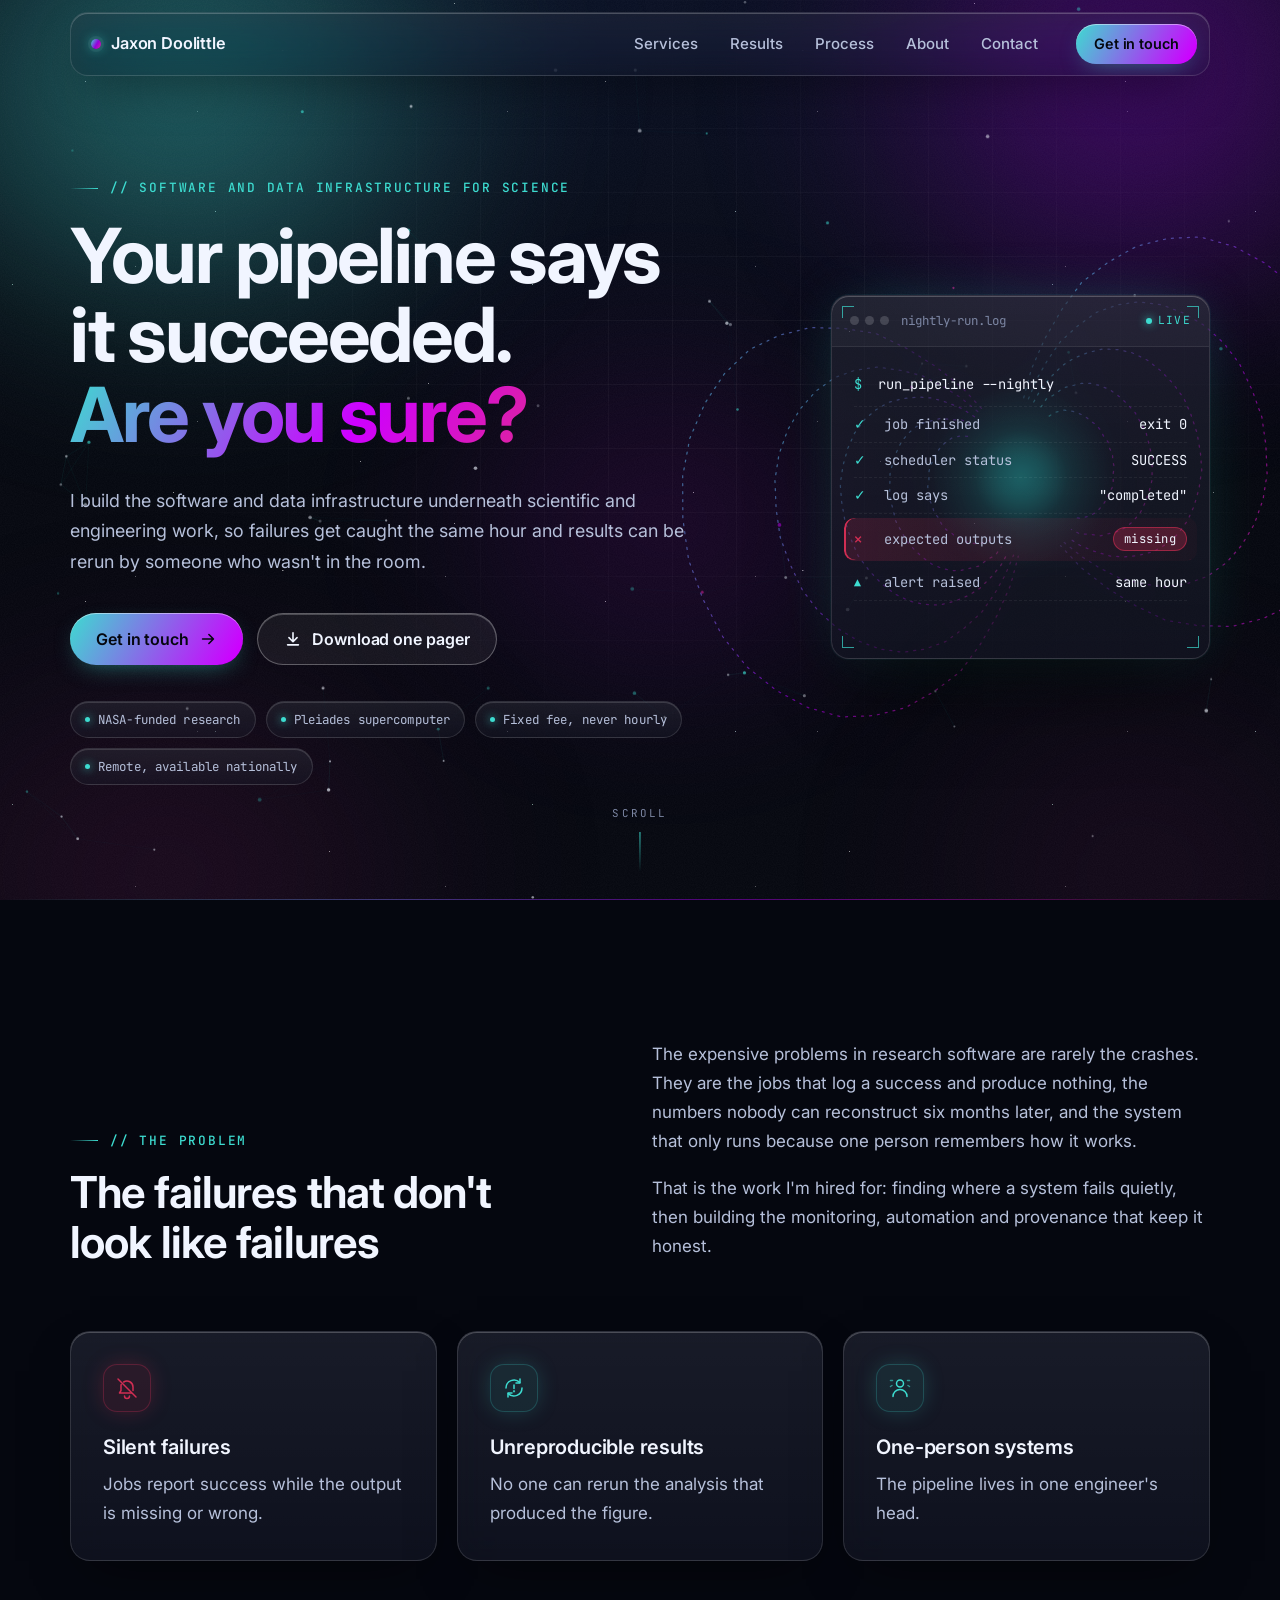
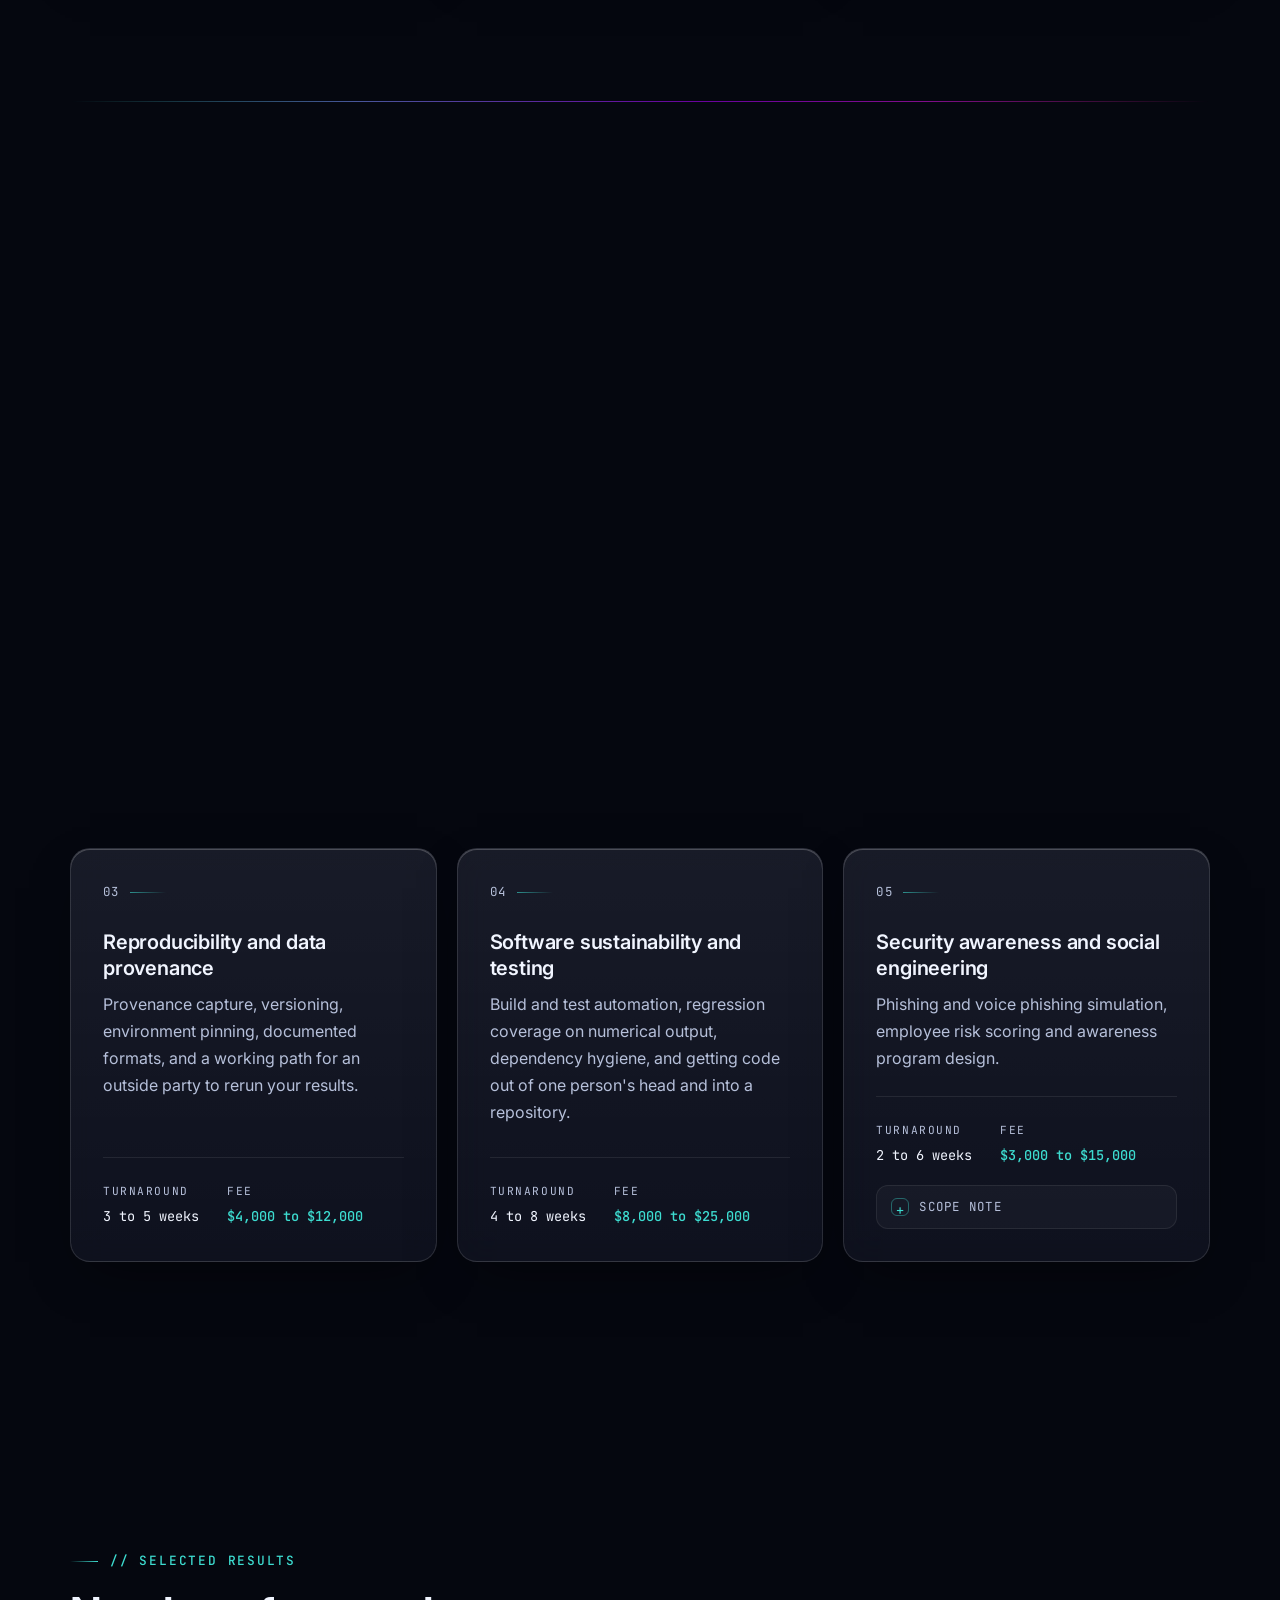
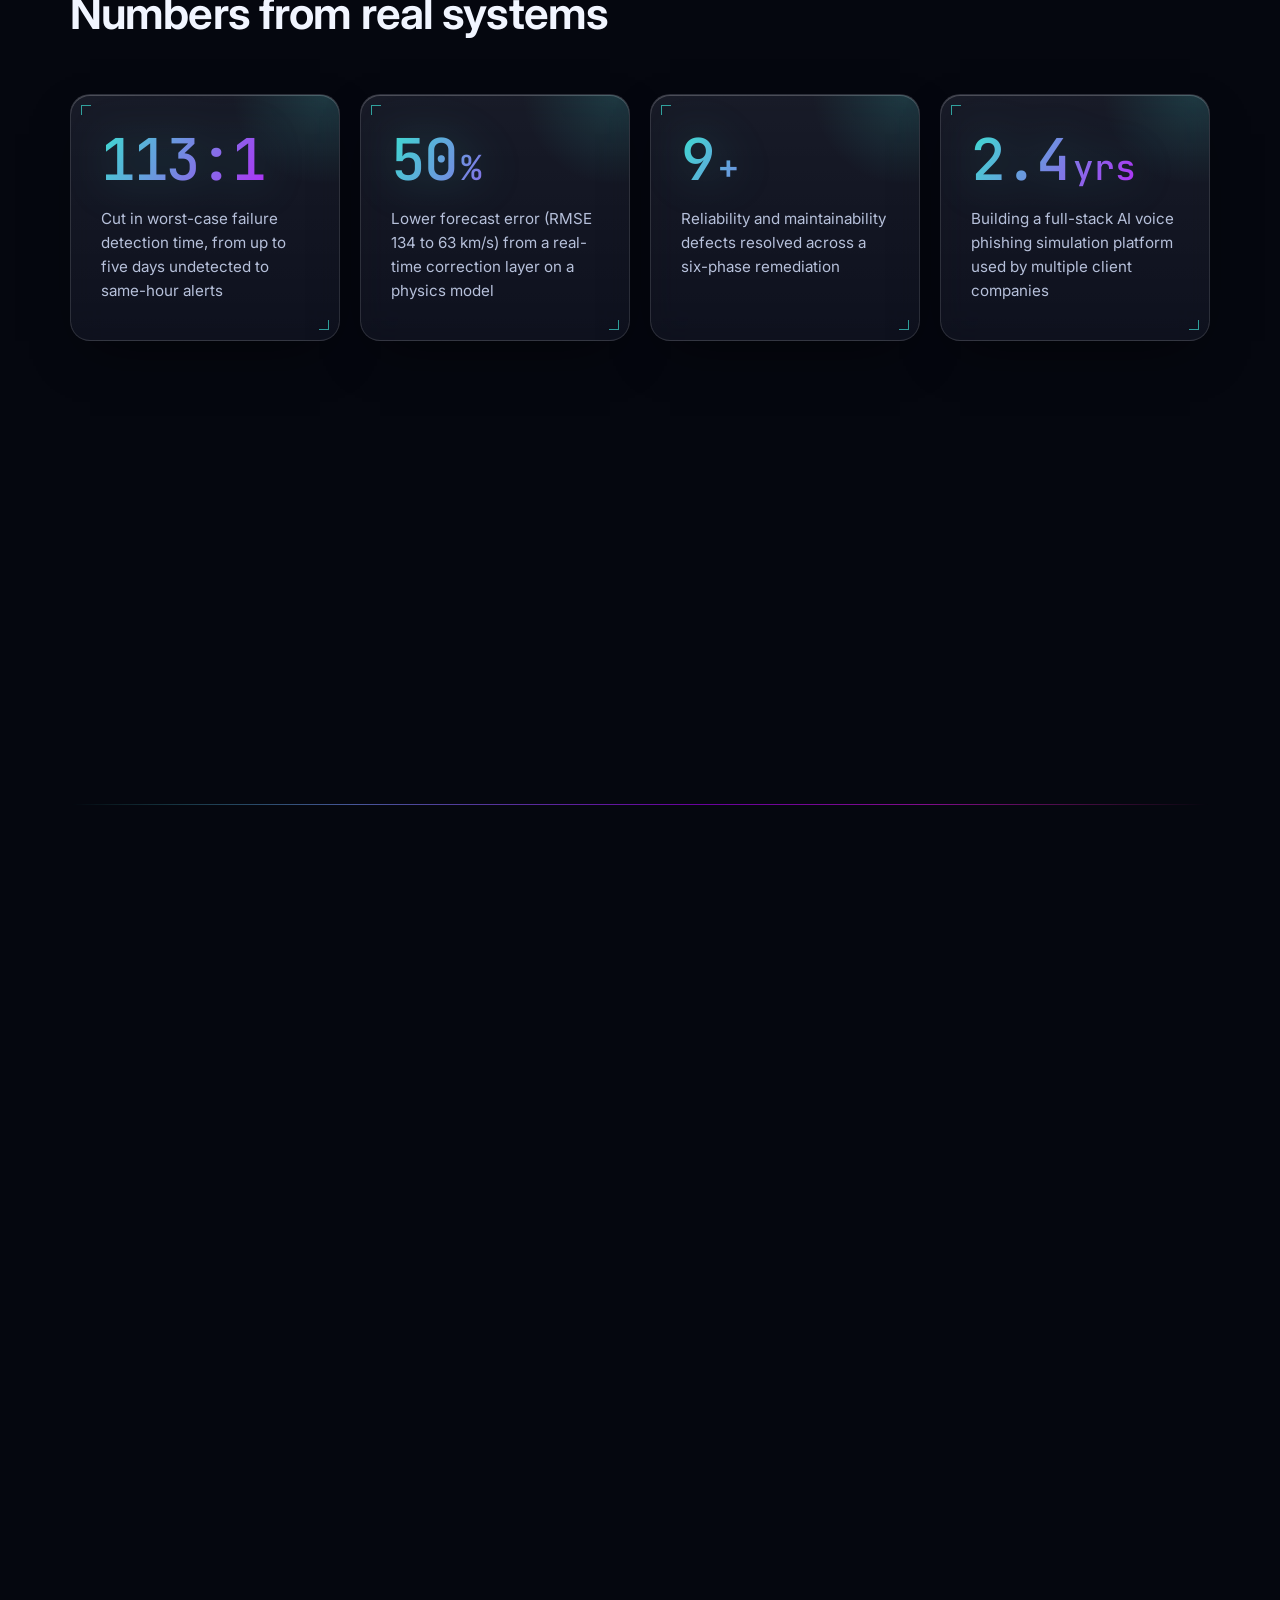
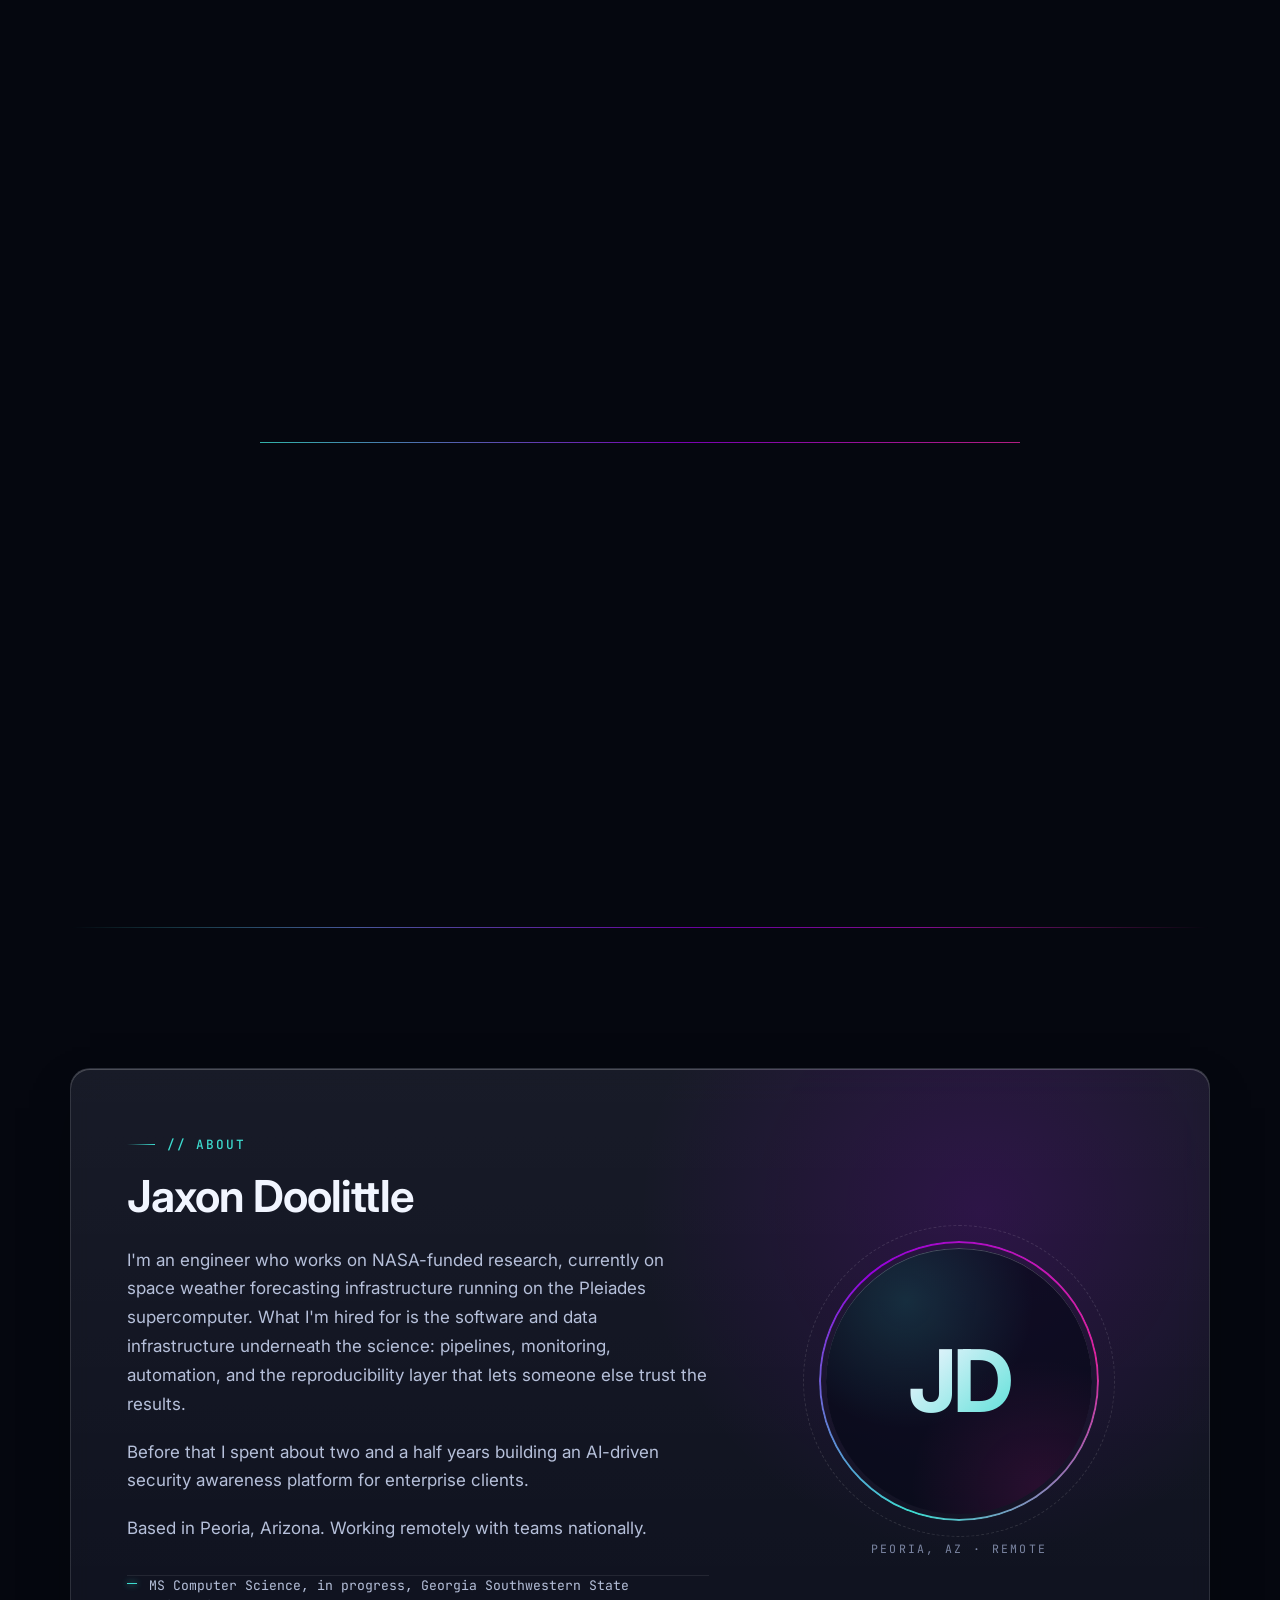
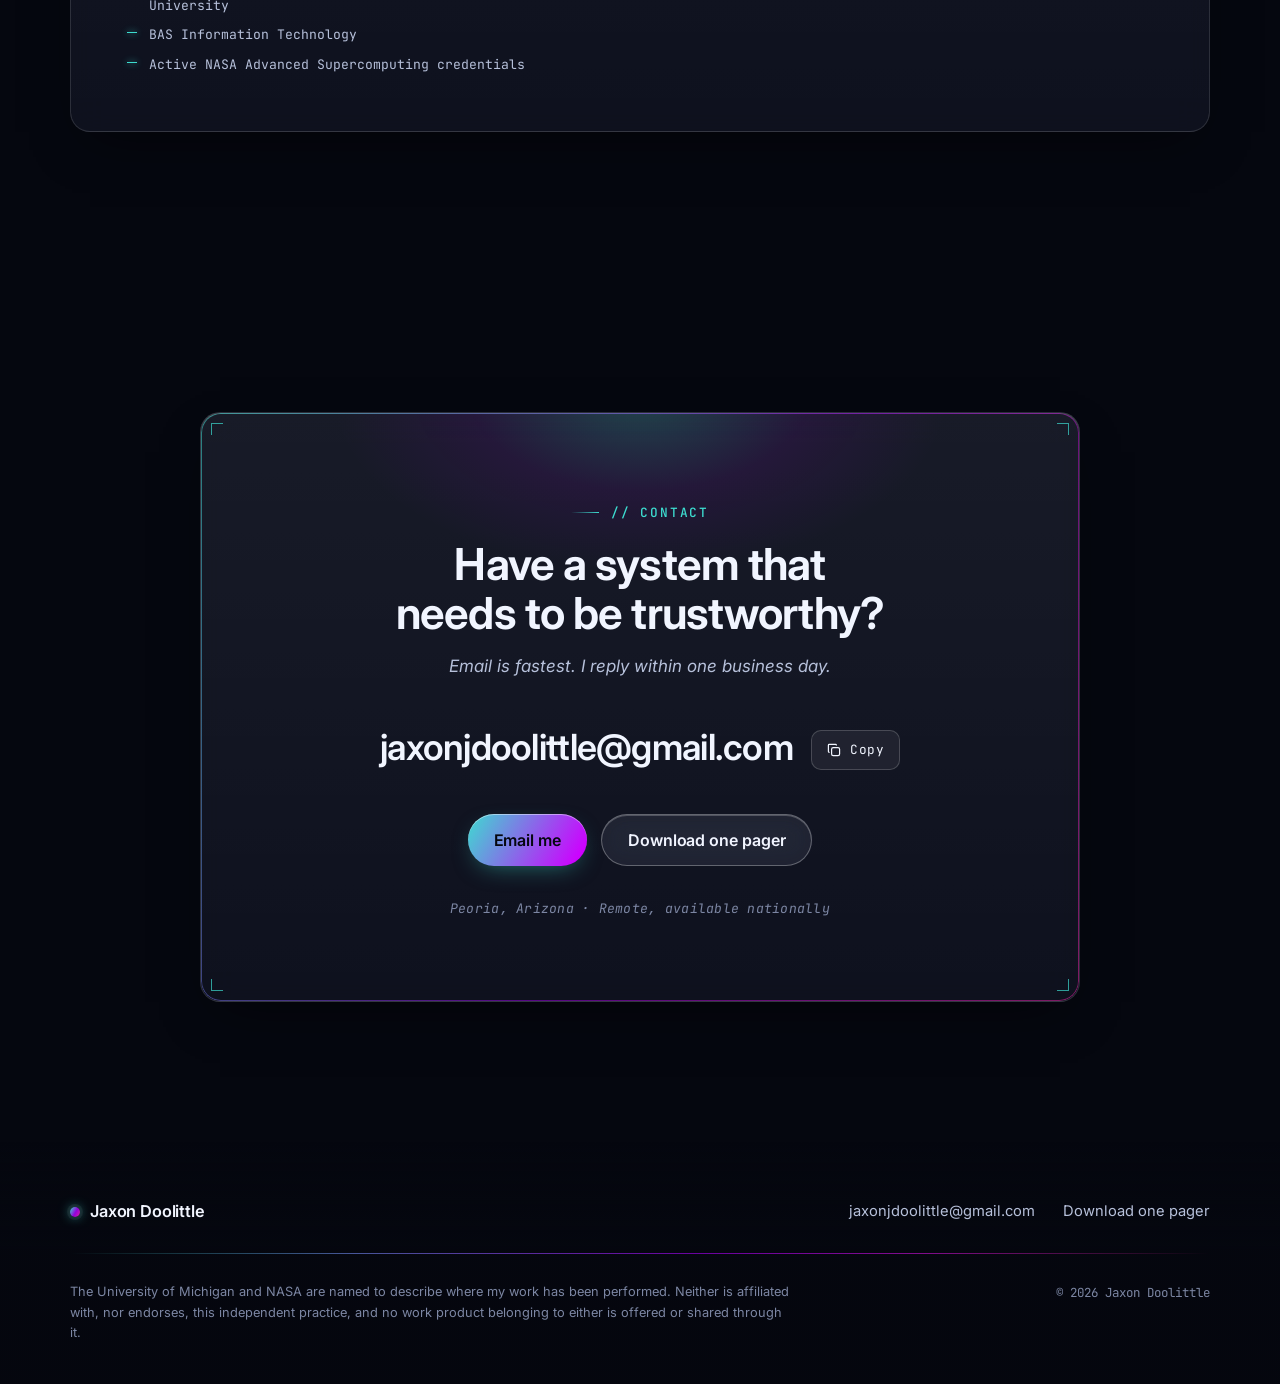
==== index.html @ 2af939bf "Add adaptive lite mode for slower devices 1s after load, count frames for two 1-second windows. If b" ====
<!doctype html>
<html lang="en">
<head>
  <meta charset="utf-8">
  <meta name="viewport" content="width=device-width, initial-scale=1, viewport-fit=cover">
  <title>Jaxon Doolittle | Software and Data Infrastructure for Scientific Work</title>
  <meta name="description" content="Engineer building reliable, reproducible software and data infrastructure for scientific and engineering teams, plus the technical sections of SBIR proposals. Fixed fee, never hourly.">
  <meta name="theme-color" content="#05070f">
  <meta name="color-scheme" content="dark">

  <!-- [PLACEHOLDER: domain] These URLs point at the GitHub Pages address.
       When a custom domain is live, replace https://midactionjax.github.io/consulting_website/ with https://DOMAIN/ here, in sitemap.xml and in robots.txt. -->
  <link rel="canonical" href="https://midactionjax.github.io/consulting_website/">

  <meta property="og:type" content="website">
  <meta property="og:url" content="https://midactionjax.github.io/consulting_website/">
  <meta property="og:site_name" content="Jaxon Doolittle">
  <meta property="og:title" content="Jaxon Doolittle | Software and Data Infrastructure for Scientific Work">
  <meta property="og:description" content="Reliable, reproducible software and data infrastructure for scientific and engineering teams, plus the technical sections of SBIR proposals. Fixed fee, never hourly.">
  <meta property="og:image" content="https://midactionjax.github.io/consulting_website/assets/og-image.png">
  <meta property="og:image:width" content="1200">
  <meta property="og:image:height" content="630">
  <meta property="og:image:alt" content="Jaxon Doolittle, software and data infrastructure for scientific work">
  <meta name="twitter:card" content="summary_large_image">
  <meta name="twitter:title" content="Jaxon Doolittle | Software and Data Infrastructure for Scientific Work">
  <meta name="twitter:description" content="Reliable, reproducible software and data infrastructure for scientific and engineering teams, plus the technical sections of SBIR proposals. Fixed fee, never hourly.">
  <meta name="twitter:image" content="https://midactionjax.github.io/consulting_website/assets/og-image.png">

  <link rel="icon" href="assets/favicon.svg" type="image/svg+xml">
  <link rel="apple-touch-icon" href="assets/apple-touch-icon.png">

  <link rel="preconnect" href="https://fonts.googleapis.com">
  <link rel="preconnect" href="https://fonts.gstatic.com" crossorigin>
  <link rel="preload" as="style" href="https://fonts.googleapis.com/css2?family=Inter:wght@400..700&family=JetBrains+Mono:wght@400;500&display=swap">
  <link rel="stylesheet" href="https://fonts.googleapis.com/css2?family=Inter:wght@400..700&family=JetBrains+Mono:wght@400;500&display=swap" media="print" onload="this.media='all'">
  <noscript><link rel="stylesheet" href="https://fonts.googleapis.com/css2?family=Inter:wght@400..700&family=JetBrains+Mono:wght@400;500&display=swap"></noscript>
  <link rel="stylesheet" href="styles.css">

  <script>
    /* Runs before first paint: start in lite mode if a recent visit measured this device as slow. ?full overrides. */
    (function (d) {
      d.classList.add('js');
      if (/[?&]full(?:[=&]|$)/.test(location.search)) return;
      try {
        var s = JSON.parse(localStorage.getItem('perf-mode') || 'null');
        if (s && s.mode === 'lite' && s.until > Date.now()) d.classList.add('lite');
        else if (s) localStorage.removeItem('perf-mode');
      } catch (e) {}
    })(document.documentElement);
  </script>
  <script src="main.js" defer></script>

  <script type="application/ld+json">
  {
    "@context": "https://schema.org",
    "@type": "ProfessionalService",
    "name": "Jaxon Doolittle, Technical Consulting",
    "description": "Software and data infrastructure for scientific and engineering work, plus the technical sections of SBIR proposals. Fixed fee, never hourly.",
    "email": "mailto:jaxonjdoolittle@gmail.com",
    "url": "https://midactionjax.github.io/consulting_website/",
    "image": "https://midactionjax.github.io/consulting_website/assets/og-image.png",
    "founder": { "@type": "Person", "name": "Jaxon Doolittle" },
    "areaServed": "US",
    "address": { "@type": "PostalAddress", "addressLocality": "Peoria, AZ", "addressCountry": "US" }
  }
  </script>
</head>
<body>
  <a class="skip-link" href="#main">Skip to content</a>

  <!-- Ambient background: aurora, stars, grain -->
  <div class="sky" aria-hidden="true">
    <div class="stars"></div>
    <div class="aurora">
      <span class="blob blob--teal"></span>
      <span class="blob blob--violet"></span>
      <span class="blob blob--magenta"></span>
      <span class="blob blob--pink"></span>
      <span class="blob blob--plum"></span>
    </div>
    <div class="grain"></div>
  </div>

  <header class="site-header" id="top">
    <div class="nav-wrap">
      <nav class="nav glass" aria-label="Primary">
        <a class="wordmark" href="#top" aria-label="Jaxon Doolittle, back to top">
          <span class="wordmark__dot" aria-hidden="true"></span>
          <span>Jaxon Doolittle</span>
        </a>
        <ul class="nav__links" role="list">
          <li><a href="#services">Services</a></li>
          <li><a href="#results">Results</a></li>
          <li><a href="#process">Process</a></li>
          <li><a href="#about">About</a></li>
          <li><a href="#contact">Contact</a></li>
        </ul>
        <a class="btn btn--primary btn--sm nav__cta" href="mailto:jaxonjdoolittle@gmail.com">Get in touch</a>
        <button class="nav__toggle" type="button" aria-expanded="false" aria-controls="mobile-menu" aria-label="Open menu">
          <span></span><span></span><span></span>
        </button>
        <span class="nav__progress" aria-hidden="true"></span>
      </nav>
      <div class="mobile-menu glass" id="mobile-menu" hidden>
        <ul role="list">
          <li><a href="#services"><span class="mono">01</span>Services</a></li>
          <li><a href="#results"><span class="mono">02</span>Results</a></li>
          <li><a href="#process"><span class="mono">03</span>Process</a></li>
          <li><a href="#about"><span class="mono">04</span>About</a></li>
          <li><a href="#contact"><span class="mono">05</span>Contact</a></li>
        </ul>
        <a class="btn btn--primary btn--block" href="mailto:jaxonjdoolittle@gmail.com">Get in touch</a>
      </div>
    </div>
  </header>

  <main id="main">

    <!-- ============ HERO ============ -->
    <section class="hero" aria-labelledby="hero-title">
      <canvas class="hero__particles" aria-hidden="true"></canvas>
      <div class="hero__grid" aria-hidden="true"></div>

      <div class="container hero__inner">
        <div class="hero__copy">
          <p class="eyebrow rise" style="--i:1">// SOFTWARE AND DATA INFRASTRUCTURE FOR SCIENCE</p>
          <h1 id="hero-title" class="hero__title rise" style="--i:2">
            Your pipeline says it succeeded. <span class="text-grad">Are you sure?</span>
          </h1>
          <p class="hero__sub rise" style="--i:3">I build the software and data infrastructure underneath scientific and engineering work, so failures get caught the same hour and results can be rerun by someone who wasn't in the room.</p>
          <div class="hero__actions rise" style="--i:4">
            <a class="btn btn--primary" href="mailto:jaxonjdoolittle@gmail.com">
              Get in touch
              <svg class="btn__icon" viewBox="0 0 20 20" aria-hidden="true"><path d="M4 10h11M11 5l5 5-5 5"/></svg>
            </a>
            <a class="btn btn--glass" href="assets/Capability_Statement_Doolittle.pdf" download data-onepager>
              <svg class="btn__icon btn__icon--lead" viewBox="0 0 20 20" aria-hidden="true"><path d="M10 3v10M5.5 8.5 10 13l4.5-4.5M4 16.5h12"/></svg>
              Download one pager
            </a>
          </div>
          <ul class="chips rise" style="--i:5" role="list" aria-label="Credentials at a glance">
            <li class="chip">NASA-funded research</li>
            <li class="chip">Pleiades supercomputer</li>
            <li class="chip">Fixed fee, never hourly</li>
            <li class="chip">Remote, available nationally</li>
          </ul>
        </div>

        <div class="hero__visual rise" style="--i:6" aria-hidden="true">
          <svg class="field" viewBox="0 0 600 600" focusable="false">
            <defs>
              <linearGradient id="fieldGrad" x1="0" y1="0" x2="1" y2="1">
                <stop offset="0" stop-color="#3ddcd0"/>
                <stop offset=".55" stop-color="#9500dc"/>
                <stop offset="1" stop-color="#de239e"/>
              </linearGradient>
              <radialGradient id="coreGrad">
                <stop offset="0" stop-color="#3ddcd0" stop-opacity=".9"/>
                <stop offset=".5" stop-color="#3ddcd0" stop-opacity=".18"/>
                <stop offset="1" stop-color="#3ddcd0" stop-opacity="0"/>
              </radialGradient>
            </defs>
            <g class="field__lines" transform="rotate(-14 300 300) translate(300 300) scale(1 1.5) translate(-300 -300)" stroke="url(#fieldGrad)" fill="none" stroke-linejoin="round" stroke-linecap="round">
              <path d="M329 276L333 275L337 275L340 275L344 276L347 277L351 279L354 281L356 283L359 285L361 288L362 291L364 294L364 297L365 300L364 303L364 306L362 309L361 312L359 315L356 317L354 319L351 321L347 323L344 324L340 325L337 325L333 325L329 324"/>
              <path d="M271 276L267 275L263 275L260 275L256 276L253 277L249 279L246 281L244 283L241 285L239 288L238 291L236 294L236 297L235 300L236 303L236 306L238 309L239 312L241 315L244 317L246 319L249 321L253 323L256 324L260 325L263 325L267 325L271 324"/>
              <path d="M325 271L330 268L336 267L343 265L349 265L356 265L362 266L368 268L374 271L379 275L383 279L387 284L389 289L391 294L391 300L391 306L389 311L387 316L383 321L379 325L374 329L368 332L362 334L356 335L349 335L343 335L336 333L330 332L325 329"/>
              <path d="M275 271L270 268L264 267L257 265L251 265L244 265L238 266L232 268L226 271L221 275L217 279L213 284L211 289L209 294L209 300L209 306L211 311L213 316L217 321L221 325L226 329L232 332L238 334L244 335L251 335L257 335L264 333L270 332L275 329"/>
              <path d="M321 268L328 263L336 259L346 255L355 253L365 252L376 252L386 254L395 257L404 262L411 268L417 275L422 283L424 291L425 300L424 309L422 317L417 325L411 332L404 338L395 343L386 346L376 348L365 348L355 347L346 345L336 341L328 337L321 332"/>
              <path d="M279 268L272 263L264 259L254 255L245 253L235 252L224 252L214 254L205 257L196 262L189 268L183 275L178 283L176 291L175 300L176 309L178 317L183 325L189 332L196 338L205 343L214 346L224 348L235 348L245 347L254 345L264 341L272 337L279 332"/>
              <path d="M318 266L327 258L337 251L349 244L363 239L378 235L393 234L408 235L423 239L436 245L448 253L458 263L465 274L469 287L471 300L469 313L465 326L458 337L448 347L436 355L423 361L408 365L393 366L378 365L363 361L349 356L337 349L327 342L318 334"/>
              <path d="M282 266L273 258L263 251L251 244L237 239L222 235L207 234L192 235L177 239L164 245L152 253L142 263L135 274L131 287L129 300L131 313L135 326L142 337L152 347L164 355L177 361L192 365L207 366L222 365L237 361L251 356L263 349L273 342L282 334"/>
              <path d="M315 265L325 253L339 241L355 230L373 220L394 214L416 210L438 210L460 213L481 221L499 232L515 246L526 262L533 281L536 300L533 319L526 338L515 354L499 368L481 379L460 387L438 390L416 390L394 386L373 380L355 370L339 359L325 347L315 335"/>
              <path d="M285 265L275 253L261 241L245 230L227 220L206 214L184 210L162 210L140 213L119 221L101 232L85 246L74 262L67 281L64 300L67 319L74 338L85 354L101 368L119 379L140 387L162 390L184 390L206 386L227 380L245 370L261 359L275 347L285 335"/>
            </g>
            <circle cx="300" cy="300" r="64" fill="url(#coreGrad)"/>
          </svg>

          <figure class="terminal glass">
            <div class="terminal__bar">
              <span class="terminal__lights"><i></i><i></i><i></i></span>
              <span class="terminal__name mono">nightly-run.log</span>
              <span class="terminal__live mono"><i></i>LIVE</span>
            </div>
            <div class="terminal__body mono">
              <p class="t-line t-cmd"><span class="t-prompt">$</span> run_pipeline --nightly</p>
              <p class="t-line"><span class="t-ok">&#10003;</span><span class="t-key">job finished</span><span class="t-val">exit 0</span></p>
              <p class="t-line"><span class="t-ok">&#10003;</span><span class="t-key">scheduler status</span><span class="t-val">SUCCESS</span></p>
              <p class="t-line"><span class="t-ok">&#10003;</span><span class="t-key">log says</span><span class="t-val">"completed"</span></p>
              <p class="t-line t-line--bad"><span class="t-bad">&#10005;</span><span class="t-key">expected outputs</span><span class="t-val t-pill">missing</span></p>
              <p class="t-line t-line--alert"><span class="t-alert">&#9650;</span><span class="t-key">alert raised</span><span class="t-val">same hour</span></p>
              <p class="t-line t-cmd"><span class="t-prompt">$</span> <span class="t-cursor"></span></p>
            </div>
            <span class="corner corner--tl"></span><span class="corner corner--tr"></span>
            <span class="corner corner--bl"></span><span class="corner corner--br"></span>
          </figure>
        </div>
      </div>

      <a class="scroll-cue" href="#problem" aria-label="Scroll to the next section">
        <span class="mono">SCROLL</span>
        <span class="scroll-cue__line" aria-hidden="true"></span>
      </a>
    </section>

    <!-- ============ THE PROBLEM ============ -->
    <section class="section" id="problem" aria-labelledby="problem-title">
      <div class="container">
        <div class="split">
          <header class="section-head reveal">
            <p class="eyebrow">// THE PROBLEM</p>
            <h2 id="problem-title">The failures that don't look like failures</h2>
          </header>
          <div class="prose reveal">
            <p>The expensive problems in research software are rarely the crashes. They are the jobs that log a success and produce nothing, the numbers nobody can reconstruct six months later, and the system that only runs because one person remembers how it works.</p>
            <p>That is the work I'm hired for: finding where a system fails quietly, then building the monitoring, automation and provenance that keep it honest.</p>
          </div>
        </div>

        <ul class="grid grid--3 problem-cards" role="list" data-stagger>
          <li class="card glass reveal">
            <span class="icon icon--crimson" aria-hidden="true">
              <svg viewBox="0 0 24 24"><path d="M9.5 20a2.5 2.5 0 0 0 5 0"/><path d="M18 14.5V11a6 6 0 0 0-9.3-5"/><path d="M6.2 8.4A6 6 0 0 0 6 10v4.5L4.5 17h11.9"/><path d="m3 3 18 18"/></svg>
            </span>
            <h3>Silent failures</h3>
            <p>Jobs report success while the output is missing or wrong.</p>
          </li>
          <li class="card glass reveal">
            <span class="icon" aria-hidden="true">
              <svg viewBox="0 0 24 24"><path d="M20 12a8 8 0 0 1-13.7 5.6"/><path d="M4 12a8 8 0 0 1 13.7-5.6"/><path d="M18 3v4h-4"/><path d="M6 21v-4h4"/><path d="M12 9v3.5"/><circle cx="12" cy="15.3" r=".4"/></svg>
            </span>
            <h3>Unreproducible results</h3>
            <p>No one can rerun the analysis that produced the figure.</p>
          </li>
          <li class="card glass reveal">
            <span class="icon" aria-hidden="true">
              <svg viewBox="0 0 24 24"><circle cx="12" cy="7.5" r="3.5"/><path d="M5 20.5a7 7 0 0 1 14 0"/><path d="M19.5 4.5h2M2.5 4.5h2M20 9.5l1.5 1M4 9.5l-1.5 1" opacity=".6"/></svg>
            </span>
            <h3>One-person systems</h3>
            <p>The pipeline lives in one engineer's head.</p>
          </li>
        </ul>
      </div>
    </section>

    <div class="divider" role="presentation"></div>

    <!-- ============ SERVICES ============ -->
    <section class="section" id="services" aria-labelledby="services-title">
      <div class="container">
        <header class="section-head section-head--center reveal">
          <p class="eyebrow">// SERVICES</p>
          <h2 id="services-title">Fixed scope. Fixed fee.</h2>
          <p class="section-intro"><em>Every engagement is quoted against a written scope before any work starts. Ranges below are typical, not final.</em></p>
        </header>

        <ul class="services" role="list" data-stagger>
          <li class="card glass service service--featured reveal">
            <div class="service__top">
              <span class="service__idx mono">01</span>
              <span class="badge">Most requested</span>
            </div>
            <h3>SBIR proposal technical sections</h3>
            <p>Data management, software sustainability and computational approach sections written to the agency solicitation, plus one revision round. Also available as a technical review of a draft.</p>
            <dl class="service__meta mono">
              <div><dt>Turnaround</dt><dd>1 to 2 weeks</dd></div>
              <div><dt>Fee</dt><dd class="fee">$1,500 to $4,000</dd></div>
            </dl>
          </li>
          <li class="card glass service reveal">
            <div class="service__top"><span class="service__idx mono">02</span></div>
            <h3>Reliability and monitoring</h3>
            <p>Find where the system fails silently, then fix it: health checks, alerting, stall detection, auto-restart, single points of failure.</p>
            <dl class="service__meta mono">
              <div><dt>Turnaround</dt><dd>3 to 6 weeks</dd></div>
              <div><dt>Fee</dt><dd class="fee">$6,000 to $20,000</dd></div>
            </dl>
          </li>
          <li class="card glass service reveal">
            <div class="service__top"><span class="service__idx mono">03</span></div>
            <h3>Reproducibility and data provenance</h3>
            <p>Provenance capture, versioning, environment pinning, documented formats, and a working path for an outside party to rerun your results.</p>
            <dl class="service__meta mono">
              <div><dt>Turnaround</dt><dd>3 to 5 weeks</dd></div>
              <div><dt>Fee</dt><dd class="fee">$4,000 to $12,000</dd></div>
            </dl>
          </li>
          <li class="card glass service reveal">
            <div class="service__top"><span class="service__idx mono">04</span></div>
            <h3>Software sustainability and testing</h3>
            <p>Build and test automation, regression coverage on numerical output, dependency hygiene, and getting code out of one person's head and into a repository.</p>
            <dl class="service__meta mono">
              <div><dt>Turnaround</dt><dd>4 to 8 weeks</dd></div>
              <div><dt>Fee</dt><dd class="fee">$8,000 to $25,000</dd></div>
            </dl>
          </li>
          <li class="card glass service reveal">
            <div class="service__top"><span class="service__idx mono">05</span></div>
            <h3>Security awareness and social engineering</h3>
            <p>Phishing and voice phishing simulation, employee risk scoring and awareness program design.</p>
            <dl class="service__meta mono">
              <div><dt>Turnaround</dt><dd>2 to 6 weeks</dd></div>
              <div><dt>Fee</dt><dd class="fee">$3,000 to $15,000</dd></div>
            </dl>
            <details class="scope-note">
              <summary class="mono">Scope note</summary>
              <p>Covers the human attack surface and the engineering side of technical controls. Does not cover CMMC or NIST SP 800-171 compliance, System Security Plans, POA&amp;Ms or assessment readiness.</p>
            </details>
          </li>
        </ul>
      </div>
    </section>

    <!-- ============ RESULTS ============ -->
    <section class="section section--results" id="results" aria-labelledby="results-title">
      <div class="container">
        <header class="section-head reveal">
          <p class="eyebrow">// SELECTED RESULTS</p>
          <h2 id="results-title">Numbers from real systems</h2>
        </header>

        <ul class="metrics" role="list" data-stagger>
          <li class="metric glass reveal">
            <p class="metric__num mono"><span class="sr-only">120:1</span><span aria-hidden="true"><span data-count="120">120</span>:1</span></p>
            <p class="metric__cap">Cut in worst-case failure detection time, from up to five days undetected to same-hour alerts</p>
            <span class="corner corner--tl"></span><span class="corner corner--br"></span>
          </li>
          <li class="metric glass reveal">
            <p class="metric__num mono"><span class="sr-only">53%</span><span aria-hidden="true"><span data-count="53">53</span><span class="metric__unit">%</span></span></p>
            <p class="metric__cap">Lower forecast error (RMSE 134 to 63 km/s) from a real-time correction layer on a physics model</p>
            <span class="corner corner--tl"></span><span class="corner corner--br"></span>
          </li>
          <li class="metric glass reveal">
            <p class="metric__num mono"><span class="sr-only">10+</span><span aria-hidden="true"><span data-count="10">10</span><span class="metric__unit">+</span></span></p>
            <p class="metric__cap">Reliability and maintainability defects resolved across a six-phase remediation</p>
            <span class="corner corner--tl"></span><span class="corner corner--br"></span>
          </li>
          <li class="metric glass reveal">
            <p class="metric__num mono"><span class="sr-only">2.5 yrs</span><span aria-hidden="true"><span data-count="2.5" data-decimals="1">2.5</span><span class="metric__unit">yrs</span></span></p>
            <p class="metric__cap">Building a full-stack AI voice phishing simulation platform used by multiple client companies</p>
            <span class="corner corner--tl"></span><span class="corner corner--br"></span>
          </li>
        </ul>

        <div class="narrative glass reveal">
          <article class="narrative__item">
            <p class="narrative__tag mono"><span class="dot dot--teal" aria-hidden="true"></span>Case 01</p>
            <p><strong>Space weather forecasting, NASA-funded.</strong> Led the compute and reliability overhaul of a space weather forecasting pipeline running on NASA's Pleiades supercomputer, in support of Artemis. Closed the monitoring gaps that had let production failures run undetected for days, fixed an unmonitored single point of failure and a job-dispatch race condition, and brought production scripts under version control.</p>
          </article>
          <div class="narrative__rule" aria-hidden="true"></div>
          <article class="narrative__item">
            <p class="narrative__tag mono"><span class="dot dot--pink" aria-hidden="true"></span>Case 02</p>
            <p><strong>Enterprise security platform.</strong> Built a Python platform running AI voice phishing simulations, with an ML pipeline scoring employee vulnerability and clustering behavioral response patterns.</p>
          </article>
        </div>
      </div>
    </section>

    <div class="divider" role="presentation"></div>

    <!-- ============ FOR SBIR TEAMS ============ -->
    <section class="section" id="sbir" aria-labelledby="sbir-title">
      <div class="container">
        <div class="sbir">
          <div class="sbir__copy">
            <header class="section-head reveal">
              <p class="eyebrow">// FOR SBIR TEAMS</p>
              <h2 id="sbir-title">The technical side of your proposal</h2>
            </header>
            <div class="prose reveal">
              <p>Most proposal consultants are strong on narrative and commercialization. I'm the technical side: the data management plan, the software sustainability section, and the computational approach, written by an engineer who builds these systems and reads them the way a technical reviewer will.</p>
              <p>I also work with proposal firms on a subcontract or white-label basis, and with state programs, SBDCs and I-Corps hubs that refer companies to outside technical help.</p>
              <p class="note">Some SBIR and STTR awardees can use Technical and Business Assistance (TABA) funds for outside technical help. Eligibility and amounts depend on the agency and the award, so check your solicitation.</p>
            </div>
            <div class="reveal">
              <a class="btn btn--primary" href="mailto:jaxonjdoolittle@gmail.com?subject=SBIR%20proposal">
                Talk about your proposal
                <svg class="btn__icon" viewBox="0 0 20 20" aria-hidden="true"><path d="M4 10h11M11 5l5 5-5 5"/></svg>
              </a>
            </div>
          </div>

          <div class="dossier glass reveal" aria-hidden="true">
            <div class="dossier__head mono">
              <span>PROPOSAL</span><span class="dossier__sep">/</span><span>TECHNICAL VOLUME</span>
            </div>
            <ul class="dossier__list" role="list">
              <li><span class="dossier__check"></span><span>Data management plan</span></li>
              <li><span class="dossier__check"></span><span>Software sustainability</span></li>
              <li><span class="dossier__check"></span><span>Computational approach</span></li>
            </ul>
            <div class="dossier__foot mono">
              <span>Written to the solicitation</span>
              <span class="dossier__bar"><i></i></span>
            </div>
            <span class="corner corner--tl"></span><span class="corner corner--tr"></span>
            <span class="corner corner--bl"></span><span class="corner corner--br"></span>
          </div>
        </div>
      </div>
    </section>

    <!-- ============ PROCESS ============ -->
    <section class="section" id="process" aria-labelledby="process-title">
      <div class="container">
        <header class="section-head section-head--center reveal">
          <p class="eyebrow">// PROCESS</p>
          <h2 id="process-title">How it works</h2>
        </header>

        <ol class="timeline" data-stagger>
          <li class="step reveal">
            <span class="step__node glass mono" aria-hidden="true">01</span>
            <div class="step__card glass card">
              <h3>Short call.</h3>
              <p>20 to 30 minutes to understand the system or proposal and what "done" looks like.</p>
            </div>
          </li>
          <li class="step reveal">
            <span class="step__node glass mono" aria-hidden="true">02</span>
            <div class="step__card glass card">
              <h3>Written scope and fixed fee.</h3>
              <p>A clear deliverable, a price and a delivery date, agreed before any work starts.</p>
            </div>
          </li>
          <li class="step reveal">
            <span class="step__node glass mono" aria-hidden="true">03</span>
            <div class="step__card glass card">
              <h3>Delivery.</h3>
              <p>The work, documented so your team can own it after I'm gone.</p>
            </div>
          </li>
        </ol>

        <p class="timeline__note reveal">For a first engagement, I'm glad to start with one narrow deliverable at the low end of the range, so the work speaks before anything larger is committed.</p>
      </div>
    </section>

    <div class="divider" role="presentation"></div>

    <!-- ============ ABOUT ============ -->
    <section class="section" id="about" aria-labelledby="about-title">
      <div class="container">
        <div class="about glass reveal">
          <div class="about__copy">
            <p class="eyebrow">// ABOUT</p>
            <h2 id="about-title">Jaxon Doolittle</h2>
            <div class="prose">
              <p>I'm an engineer who works on NASA-funded research, currently on space weather forecasting infrastructure running on the Pleiades supercomputer. What I'm hired for is the software and data infrastructure underneath the science: pipelines, monitoring, automation, and the reproducibility layer that lets someone else trust the results.</p>
              <p>Before that I spent about two and a half years building an AI-driven security awareness platform for enterprise clients.</p>
              <p>Based in Peoria, Arizona. Working remotely with teams nationally.</p>
            </div>
            <!-- Once confirmed: "Selected as an expert reviewer for Wisconsin CTC's SBIR pre-submission panels." -->
            <ul class="creds mono" role="list" aria-label="Credentials">
              <li>MS Computer Science, in progress, Georgia Southwestern State University</li>
              <li>BAS Information Technology</li>
              <li>Active NASA Advanced Supercomputing credentials</li>
            </ul>
          </div>
          <div class="about__portrait">
            <!-- [PLACEHOLDER: headshot, square, at least 600px]
                 To use a photo, replace the .avatar__initials span with:
                 <img src="assets/headshot.webp" alt="Portrait of Jaxon Doolittle" width="600" height="600" loading="lazy" decoding="async">
            -->
            <div class="avatar">
              <span class="avatar__ring" aria-hidden="true"></span>
              <span class="avatar__initials" role="img" aria-label="Jaxon Doolittle initials"><span class="text-grad" aria-hidden="true">JD</span></span>
            </div>
            <p class="avatar__caption mono" aria-hidden="true">PEORIA, AZ &middot; REMOTE</p>
          </div>
        </div>
      </div>
    </section>

    <!-- ============ CONTACT ============ -->
    <section class="section section--contact" id="contact" aria-labelledby="contact-title">
      <div class="container">
        <div class="contact glass reveal">
          <span class="contact__glow" aria-hidden="true"></span>
          <p class="eyebrow">// CONTACT</p>
          <h2 id="contact-title">Have a system that needs to be trustworthy?</h2>
          <p class="contact__sub"><em>Email is fastest. I reply within one business day.</em></p>

          <div class="email-row">
            <a class="email-big" href="mailto:jaxonjdoolittle@gmail.com">jaxonjdoolittle@gmail.com</a>
            <button class="copy-btn mono" type="button" data-copy="jaxonjdoolittle@gmail.com" aria-label="Copy email address">
              <svg viewBox="0 0 20 20" aria-hidden="true"><rect x="7" y="7" width="10" height="10" rx="2"/><path d="M13 4.5V4a1 1 0 0 0-1-1H4a1 1 0 0 0-1 1v8a1 1 0 0 0 1 1h.5"/></svg>
              <span>Copy</span>
            </button>
          </div>

          <div class="contact__actions">
            <a class="btn btn--primary" href="mailto:jaxonjdoolittle@gmail.com">Email me</a>
            <a class="btn btn--glass" href="assets/Capability_Statement_Doolittle.pdf" download data-onepager>Download one pager</a>
          </div>

          <p class="contact__loc mono"><em>Peoria, Arizona &middot; Remote, available nationally</em></p>
          <span class="corner corner--tl"></span><span class="corner corner--tr"></span>
          <span class="corner corner--bl"></span><span class="corner corner--br"></span>
        </div>
      </div>
    </section>
  </main>

  <footer class="footer">
    <div class="container">
      <div class="footer__top">
        <a class="wordmark" href="#top">
          <span class="wordmark__dot" aria-hidden="true"></span>
          <span>Jaxon Doolittle</span>
        </a>
        <ul class="footer__links" role="list">
          <li><a href="mailto:jaxonjdoolittle@gmail.com">jaxonjdoolittle@gmail.com</a></li>
          <li><a href="assets/Capability_Statement_Doolittle.pdf" download data-onepager>Download one pager</a></li>
        </ul>
      </div>
      <div class="divider divider--flush" role="presentation"></div>
      <div class="footer__bottom">
        <p class="footer__disclaimer">The University of Michigan and NASA are named to describe where my work has been performed. Neither is affiliated with, nor endorses, this independent practice, and no work product belonging to either is offered or shared through it.</p>
        <p class="footer__copy mono">&copy; 2026 Jaxon Doolittle</p>
      </div>
    </div>
  </footer>

  <div class="toast glass mono" role="status" aria-live="polite"></div>
</body>
</html>
---- styles.css ----
/* =========================================================
   Jaxon Doolittle, Technical Consulting
   Aurora glass design system
   ========================================================= */

:root {
  /* Color tokens (spec 2.2) */
  --bg-0: #05070f;
  --bg-1: #0a1024;
  --aurora-teal: #3ddcd0;
  --aurora-violet: #9500dc;
  --aurora-magenta: #ce00ff;
  --aurora-pink: #de239e;
  --aurora-plum: #ab1a79;
  --aurora-crimson: #d12e53;
  --text-hi: #f1f5ff;
  --text-mid: #b6c0da;
  --text-lo: #7c86a3;
  --glass-fill: rgba(255, 255, 255, 0.06);
  --glass-fill-hover: rgba(255, 255, 255, 0.09);
  --glass-border: rgba(255, 255, 255, 0.12);
  --glass-highlight: rgba(255, 255, 255, 0.22);

  /* Tint under the glass: keeps body text at AA even over the brightest aurora */
  --glass-tint: rgba(8, 11, 26, 0.62);

  /* Signature gradient: dividers, borders, glows */
  --grad: linear-gradient(120deg, var(--aurora-teal) 0%, var(--aurora-violet) 55%, var(--aurora-pink) 100%);
  /* Legible variant for text fills and dark-text buttons (violet stop fails contrast, magenta passes) */
  --grad-legible: linear-gradient(120deg, var(--aurora-teal) 0%, var(--aurora-magenta) 62%, var(--aurora-pink) 100%);

  --font-sans: "Inter", ui-sans-serif, system-ui, -apple-system, "Segoe UI", Roboto, sans-serif;
  --font-mono: "JetBrains Mono", ui-monospace, SFMono-Regular, Menlo, Consolas, monospace;

  --radius: 20px;
  --radius-sm: 12px;
  --maxw: 1140px;
  --gutter: clamp(16px, 4vw, 32px);
  --ease: cubic-bezier(0.22, 1, 0.36, 1);

  /* Scroll progress 0..1, updated in main.js. Drives the aurora's cool-to-warm shift. */
  --p: 0;
}

/* ---------- Reset ---------- */
*, *::before, *::after { box-sizing: border-box; }
html {
  -webkit-text-size-adjust: 100%;
  text-size-adjust: 100%;
  scroll-behavior: smooth;
  scroll-padding-top: 96px;
  background: radial-gradient(120% 80% at 50% 0%, var(--bg-1) 0%, var(--bg-0) 60%) fixed, var(--bg-0);
}
body {
  margin: 0;
  min-height: 100vh;
  font-family: var(--font-sans);
  font-size: 1.0625rem;
  line-height: 1.7;
  color: var(--text-mid);
  background: transparent;
  -webkit-font-smoothing: antialiased;
  -moz-osx-font-smoothing: grayscale;
  text-rendering: optimizeLegibility;
  overflow-x: hidden;
}
img, svg, canvas { display: block; max-width: 100%; }
h1, h2, h3, p, ul, ol, dl, dd, figure { margin: 0; }
ul[role="list"], ol { list-style: none; padding: 0; }
a { color: var(--aurora-teal); text-decoration: none; }
button { font: inherit; color: inherit; background: none; border: 0; cursor: pointer; }
[hidden] { display: none !important; }
em { font-style: italic; }
strong { color: var(--text-hi); font-weight: 600; }
::selection { background: rgba(61, 220, 208, 0.3); color: var(--text-hi); }

:focus-visible {
  outline: 2px solid var(--aurora-teal);
  outline-offset: 3px;
  border-radius: 6px;
}

.mono { font-family: var(--font-mono); }
.sr-only {
  position: absolute !important;
  width: 1px; height: 1px;
  padding: 0; margin: -1px;
  overflow: hidden; clip: rect(0 0 0 0);
  white-space: nowrap; border: 0;
}

.skip-link {
  position: fixed;
  top: 12px; left: 12px;
  z-index: 100;
  padding: 10px 18px;
  border-radius: 999px;
  background: var(--aurora-teal);
  color: var(--bg-0);
  font-weight: 600;
  transform: translateY(-160%);
  transition: transform 0.2s var(--ease);
}
.skip-link:focus { transform: none; }

/* ---------- Typography ---------- */
h1, h2, h3 { color: var(--text-hi); font-family: var(--font-sans); }
h1 {
  font-size: clamp(2.6rem, 6vw, 4.75rem);
  font-weight: 700;
  letter-spacing: -0.03em;
  line-height: 1.05;
}
h2 {
  font-size: clamp(1.9rem, 3.6vw, 2.75rem);
  font-weight: 650;
  letter-spacing: -0.02em;
  line-height: 1.12;
}
h3 {
  font-size: 1.25rem;
  font-weight: 600;
  letter-spacing: -0.01em;
  line-height: 1.3;
}

.eyebrow {
  display: inline-flex;
  align-items: center;
  gap: 12px;
  font-family: var(--font-mono);
  font-size: 0.8rem;
  font-weight: 500;
  text-transform: uppercase;
  letter-spacing: 0.14em;
  line-height: 1.5;
  color: var(--aurora-teal);
  margin-bottom: 18px;
}
.eyebrow::before {
  content: "";
  flex: none;
  width: 28px; height: 1px;
  background: linear-gradient(90deg, transparent, var(--aurora-teal));
}

.text-grad {
  background: var(--grad-legible);
  -webkit-background-clip: text;
  background-clip: text;
  color: transparent;
  -webkit-box-decoration-break: clone;
  box-decoration-break: clone;
}

.prose p + p { margin-top: 1.1em; }
.note { color: var(--text-lo); font-size: 0.95rem; }

/* ---------- Layout ---------- */
.container {
  width: 100%;
  max-width: calc(var(--maxw) + var(--gutter) * 2);
  margin-inline: auto;
  padding-inline: var(--gutter);
}
.section {
  position: relative;
  padding-block: clamp(80px, 12vw, 140px);
}
.section-head { margin-bottom: clamp(36px, 5vw, 56px); }
.section-head--center { text-align: center; max-width: 760px; margin-inline: auto; }
.section-head--center .eyebrow::after {
  content: "";
  flex: none;
  width: 28px; height: 1px;
  background: linear-gradient(90deg, var(--aurora-teal), transparent);
}
.section-intro { margin-top: 18px; color: var(--text-mid); }

.split {
  display: grid;
  grid-template-columns: 1fr;
  gap: 24px clamp(32px, 6vw, 80px);
  margin-bottom: clamp(40px, 6vw, 64px);
}
.split .section-head { margin-bottom: 0; }
@media (min-width: 900px) {
  .split { grid-template-columns: 0.95fr 1.05fr; align-items: end; }
  .split .prose { padding-bottom: 6px; }
}

.grid { display: grid; gap: 20px; }
.grid--3 { grid-template-columns: 1fr; }
@media (min-width: 720px) { .grid--3 { grid-template-columns: repeat(3, 1fr); } }

/* Gradient divider, fading at both ends */
.divider {
  height: 1px;
  width: min(var(--maxw), calc(100% - var(--gutter) * 2));
  margin-inline: auto;
  background: var(--grad);
  -webkit-mask: linear-gradient(90deg, transparent, #000 25%, #000 75%, transparent);
  mask: linear-gradient(90deg, transparent, #000 25%, #000 75%, transparent);
  opacity: 0.7;
}
.divider--flush { width: 100%; }

/* ---------- Background: sky, aurora, grain ---------- */
.sky {
  position: fixed;
  inset: 0;
  z-index: -1;
  overflow: hidden;
  pointer-events: none;
}
.stars {
  position: absolute;
  inset: -10%;
  opacity: 0.55;
  background-image:
    radial-gradient(1px 1px at 12% 18%, #fff 50%, transparent 51%),
    radial-gradient(1px 1px at 27% 72%, #cfe 50%, transparent 51%),
    radial-gradient(1.2px 1.2px at 41% 33%, #fff 50%, transparent 51%),
    radial-gradient(1px 1px at 58% 12%, #fff 50%, transparent 51%),
    radial-gradient(1px 1px at 66% 58%, #dff 50%, transparent 51%),
    radial-gradient(1.4px 1.4px at 79% 27%, #fff 50%, transparent 51%),
    radial-gradient(1px 1px at 88% 81%, #fff 50%, transparent 51%),
    radial-gradient(1px 1px at 7% 91%, #fff 50%, transparent 51%),
    radial-gradient(1px 1px at 35% 95%, #eef 50%, transparent 51%),
    radial-gradient(1.2px 1.2px at 94% 6%, #fff 50%, transparent 51%);
  background-size: 520px 520px;
}
.stars::after {
  content: "";
  position: absolute;
  inset: 0;
  opacity: 0.6;
  background-image:
    radial-gradient(1px 1px at 20% 40%, #fff 50%, transparent 51%),
    radial-gradient(1px 1px at 70% 80%, #fff 50%, transparent 51%),
    radial-gradient(1px 1px at 50% 60%, #bff 50%, transparent 51%),
    radial-gradient(1px 1px at 85% 15%, #fff 50%, transparent 51%),
    radial-gradient(1px 1px at 5% 65%, #fff 50%, transparent 51%);
  background-size: 310px 310px;
  animation: twinkle 7s ease-in-out infinite alternate;
}
@keyframes twinkle { from { opacity: 0.25; } to { opacity: 0.75; } }

.aurora { position: absolute; inset: 0; }
.blob {
  position: absolute;
  border-radius: 50%;
  filter: blur(90px);
  will-change: transform;
  animation: drift 55s ease-in-out infinite alternate;
}
/* Cool colors fade and warm colors rise as you scroll down the page */
.blob--teal {
  width: 56vw; height: 46vw;
  top: -16vw; left: -14vw;
  background: radial-gradient(closest-side, var(--aurora-teal), rgba(61, 220, 208, 0) 100%);
  opacity: calc(0.5 - var(--p) * 0.22);
  animation-duration: 48s;
}
.blob--violet {
  width: 54vw; height: 48vw;
  top: -18vw; right: -16vw;
  background: radial-gradient(closest-side, var(--aurora-violet), rgba(149, 0, 220, 0) 100%);
  opacity: calc(0.46 - var(--p) * 0.1);
  animation-name: drift-b;
  animation-duration: 62s;
}
.blob--magenta {
  width: 44vw; height: 34vw;
  top: 34%; left: 30%;
  background: radial-gradient(closest-side, var(--aurora-magenta), rgba(206, 0, 255, 0) 100%);
  opacity: calc(0.16 + var(--p) * 0.08);
  animation-name: drift-c;
  animation-duration: 70s;
}
.blob--pink {
  width: 46vw; height: 40vw;
  bottom: -18vw; right: -12vw;
  background: radial-gradient(closest-side, var(--aurora-pink), rgba(222, 35, 158, 0) 100%);
  opacity: calc(0.1 + var(--p) * 0.2);
  animation-name: drift-b;
  animation-duration: 58s;
}
.blob--plum {
  width: 58vw; height: 44vw;
  bottom: -20vw; left: -16vw;
  background: radial-gradient(closest-side, var(--aurora-plum), rgba(171, 26, 121, 0) 100%);
  opacity: calc(0.18 + var(--p) * 0.22);
  animation-name: drift-c;
  animation-duration: 66s;
}
@keyframes drift {
  0%   { transform: translate3d(0, 0, 0) scale(1) rotate(0deg); }
  50%  { transform: translate3d(8vw, 5vw, 0) scale(1.12) rotate(12deg); }
  100% { transform: translate3d(-4vw, 9vw, 0) scale(0.94) rotate(-8deg); }
}
@keyframes drift-b {
  0%   { transform: translate3d(0, 0, 0) scale(1); }
  50%  { transform: translate3d(-9vw, 6vw, 0) scale(1.1); }
  100% { transform: translate3d(-3vw, -4vw, 0) scale(0.92); }
}
@keyframes drift-c {
  0%   { transform: translate3d(0, 0, 0) scale(1); }
  50%  { transform: translate3d(7vw, -6vw, 0) scale(0.9); }
  100% { transform: translate3d(-8vw, 3vw, 0) scale(1.14); }
}

.grain {
  position: absolute;
  inset: 0;
  opacity: 0.04;
  background-image: url("data:image/svg+xml,%3Csvg xmlns='http://www.w3.org/2000/svg' width='160' height='160'%3E%3Cfilter id='n'%3E%3CfeTurbulence type='fractalNoise' baseFrequency='.9' numOctaves='3' stitchTiles='stitch'/%3E%3CfeColorMatrix values='0 0 0 0 1 0 0 0 0 1 0 0 0 0 1 0 0 0 1 0'/%3E%3C/filter%3E%3Crect width='100%25' height='100%25' filter='url(%23n)'/%3E%3C/svg%3E");
}

/* ---------- Glass panel recipe (spec 2.4) ---------- */
.glass {
  position: relative;
  background:
    linear-gradient(180deg, rgba(255, 255, 255, 0.075) 0%, rgba(255, 255, 255, 0.035) 100%),
    var(--glass-tint);
  border: 1px solid var(--glass-border);
  border-radius: var(--radius);
  backdrop-filter: blur(18px) saturate(140%);
  -webkit-backdrop-filter: blur(18px) saturate(140%);
  box-shadow:
    inset 0 1px 0 var(--glass-highlight),
    0 20px 50px -20px rgba(0, 0, 0, 0.6);
}
@supports not ((backdrop-filter: blur(1px)) or (-webkit-backdrop-filter: blur(1px))) {
  .glass { background: rgba(16, 22, 44, 0.92); }
}

/* Interactive card: lift, cursor spotlight, gradient border glow */
.card {
  --mx: 50%;
  --my: 50%;
  padding: clamp(24px, 3vw, 32px);
  isolation: isolate;
  transition:
    transform 250ms ease-out,
    background-color 250ms ease-out,
    border-color 250ms ease-out,
    box-shadow 250ms ease-out;
}
.card::before,
.card::after {
  content: "";
  position: absolute;
  inset: -1px;
  border-radius: inherit;
  pointer-events: none;
  opacity: 0;
  transition: opacity 250ms ease-out;
}
/* Spotlight */
.card::before {
  z-index: -1;
  background: radial-gradient(420px circle at var(--mx) var(--my), rgba(61, 220, 208, 0.12), rgba(206, 0, 255, 0.06) 45%, transparent 70%);
}
/* 1px gradient border via mask */
.card::after {
  padding: 1px;
  background: var(--grad);
  -webkit-mask: linear-gradient(#000 0 0) content-box, linear-gradient(#000 0 0);
  -webkit-mask-composite: xor;
  mask: linear-gradient(#000 0 0) content-box exclude, linear-gradient(#000 0 0);
}
@media (hover: hover) {
  .card:hover,
  .js .card.reveal.in.settled:hover {
    transform: translateY(-4px);
    background:
      linear-gradient(180deg, rgba(255, 255, 255, 0.1) 0%, rgba(255, 255, 255, 0.05) 100%),
      var(--glass-tint);
    border-color: transparent;
    box-shadow:
      inset 0 1px 0 var(--glass-highlight),
      0 30px 60px -24px rgba(0, 0, 0, 0.7),
      0 0 40px -12px rgba(206, 0, 255, 0.35);
  }
  .js .card.reveal.in:not(.settled):hover { transform: none; }
  .card:hover::before,
  .card:hover::after { opacity: 1; }
}
.card h3 { margin-bottom: 10px; }

/* HUD corner ticks */
.corner {
  position: absolute;
  width: 12px; height: 12px;
  border: 0 solid rgba(61, 220, 208, 0.7);
  pointer-events: none;
}
.corner--tl { top: 10px; left: 10px; border-top-width: 1px; border-left-width: 1px; }
.corner--tr { top: 10px; right: 10px; border-top-width: 1px; border-right-width: 1px; }
.corner--bl { bottom: 10px; left: 10px; border-bottom-width: 1px; border-left-width: 1px; }
.corner--br { bottom: 10px; right: 10px; border-bottom-width: 1px; border-right-width: 1px; }

/* ---------- Buttons ---------- */
.btn {
  --h: 52px;
  position: relative;
  display: inline-flex;
  align-items: center;
  justify-content: center;
  gap: 10px;
  min-height: var(--h);
  padding: 0 26px;
  border-radius: 999px;
  font-family: var(--font-sans);
  font-size: 1rem;
  font-weight: 600;
  letter-spacing: -0.005em;
  line-height: 1;
  white-space: nowrap;
  transition: transform 200ms var(--ease), box-shadow 250ms ease-out, background-color 250ms ease-out, border-color 250ms ease-out, background-position 600ms var(--ease);
}
.btn--sm { --h: 40px; padding: 0 18px; font-size: 0.9rem; }
.btn--block { width: 100%; }
.btn__icon {
  width: 18px; height: 18px;
  fill: none;
  stroke: currentColor;
  stroke-width: 1.8;
  stroke-linecap: round;
  stroke-linejoin: round;
  transition: transform 250ms var(--ease);
}
.btn--primary {
  color: #05070f;
  background: var(--grad-legible);
  background-size: 160% 100%;
  background-position: 0% 50%;
  box-shadow: 0 8px 24px -10px rgba(61, 220, 208, 0.55), inset 0 1px 0 rgba(255, 255, 255, 0.45);
}
.btn--primary:hover {
  background-position: 100% 50%;
  box-shadow: 0 0 30px rgba(61, 220, 208, 0.4), 0 0 60px rgba(222, 35, 158, 0.25), inset 0 1px 0 rgba(255, 255, 255, 0.45);
  transform: translateY(-1px);
}
.btn--primary:hover .btn__icon:not(.btn__icon--lead) { transform: translateX(3px); }
.btn--glass {
  color: var(--text-hi);
  background: rgba(255, 255, 255, 0.06);
  border: 1px solid rgba(255, 255, 255, 0.3);
  backdrop-filter: blur(14px) saturate(140%);
  -webkit-backdrop-filter: blur(14px) saturate(140%);
  box-shadow: inset 0 1px 0 var(--glass-highlight);
}
.btn--glass:hover {
  background: rgba(255, 255, 255, 0.1);
  border-color: rgba(255, 255, 255, 0.55);
  transform: translateY(-1px);
}
.btn--glass:hover .btn__icon--lead { transform: translateY(2px); }
.btn:active { transform: translateY(0) scale(0.98); }

/* ---------- Header / nav ---------- */
.site-header {
  position: fixed;
  top: 0; left: 0; right: 0;
  z-index: 50;
  padding-top: 12px;
  pointer-events: none;
}
.nav-wrap {
  max-width: calc(var(--maxw) + var(--gutter) * 2);
  margin-inline: auto;
  padding-inline: var(--gutter);
}
.nav {
  pointer-events: auto;
  display: flex;
  align-items: center;
  gap: 24px;
  height: 64px;
  padding: 0 12px 0 20px;
  border-radius: 18px;
  overflow: hidden;
  background: linear-gradient(180deg, rgba(255, 255, 255, 0.06), rgba(255, 255, 255, 0.025)), rgba(8, 11, 26, 0.28);
  transition: background-color 300ms ease-out, box-shadow 300ms ease-out, border-color 300ms ease-out;
}
.site-header.scrolled .nav {
  background: linear-gradient(180deg, rgba(255, 255, 255, 0.08), rgba(255, 255, 255, 0.04)), rgba(8, 11, 26, 0.72);
  border-color: rgba(255, 255, 255, 0.16);
  box-shadow: inset 0 1px 0 var(--glass-highlight), 0 18px 40px -18px rgba(0, 0, 0, 0.8);
}
.nav__progress {
  position: absolute;
  left: 0; bottom: 0;
  height: 1px;
  width: 100%;
  background: var(--grad);
  transform-origin: left center;
  transform: scaleX(var(--p));
  opacity: 0.9;
}
.wordmark {
  display: inline-flex;
  align-items: center;
  gap: 10px;
  font-weight: 600;
  font-size: 1.02rem;
  letter-spacing: -0.01em;
  color: var(--text-hi);
  white-space: nowrap;
}
.wordmark__dot {
  width: 10px; height: 10px;
  border-radius: 50%;
  background: var(--grad);
  box-shadow: 0 0 12px rgba(61, 220, 208, 0.7), 0 0 0 3px rgba(255, 255, 255, 0.06);
}
.nav__links {
  display: none;
  margin-left: auto;
  gap: 4px;
}
.nav__links a {
  position: relative;
  display: block;
  padding: 8px 14px;
  border-radius: 10px;
  font-size: 0.94rem;
  font-weight: 500;
  color: var(--text-mid);
  transition: color 200ms ease-out, background-color 200ms ease-out;
}
.nav__links a:hover { color: var(--text-hi); background: rgba(255, 255, 255, 0.05); }
.nav__links a.active { color: var(--text-hi); }
.nav__links a.active::after {
  content: "";
  position: absolute;
  left: 14px; right: 14px; bottom: 3px;
  height: 1px;
  background: var(--aurora-teal);
  box-shadow: 0 0 8px var(--aurora-teal);
}
.nav__cta { display: none; }
.nav__toggle {
  margin-left: auto;
  width: 44px; height: 44px;
  display: grid;
  place-content: center;
  gap: 5px;
  border-radius: 12px;
}
.nav__toggle span {
  display: block;
  width: 20px; height: 1.5px;
  background: var(--text-hi);
  border-radius: 2px;
  transition: transform 250ms var(--ease), opacity 200ms;
}
.nav__toggle[aria-expanded="true"] span:nth-child(1) { transform: translateY(6.5px) rotate(45deg); }
.nav__toggle[aria-expanded="true"] span:nth-child(2) { opacity: 0; }
.nav__toggle[aria-expanded="true"] span:nth-child(3) { transform: translateY(-6.5px) rotate(-45deg); }

.mobile-menu {
  pointer-events: auto;
  margin-top: 8px;
  padding: 12px;
  border-radius: 18px;
  background: linear-gradient(180deg, rgba(255, 255, 255, 0.08), rgba(255, 255, 255, 0.04)), rgba(8, 11, 26, 0.86);
  animation: sheet-in 300ms var(--ease);
}
.mobile-menu[hidden] { display: none; }
.mobile-menu ul { margin-bottom: 12px; }
.mobile-menu a:not(.btn) {
  display: flex;
  align-items: baseline;
  gap: 14px;
  padding: 14px 12px;
  border-radius: 12px;
  font-size: 1.15rem;
  font-weight: 600;
  color: var(--text-hi);
  border-bottom: 1px solid rgba(255, 255, 255, 0.06);
}
.mobile-menu li:last-child a:not(.btn) { border-bottom: 0; }
.mobile-menu a:not(.btn):hover { background: rgba(255, 255, 255, 0.05); }
.mobile-menu .mono { font-size: 0.75rem; color: var(--aurora-teal); }
@keyframes sheet-in {
  from { opacity: 0; transform: translateY(-8px); }
  to   { opacity: 1; transform: none; }
}

@media (min-width: 920px) {
  .nav__links { display: flex; }
  .nav__cta { display: inline-flex; }
  .nav__toggle, .mobile-menu { display: none !important; }
}

/* ---------- Hero ---------- */
.hero {
  position: relative;
  min-height: min(100vh, 980px);
  display: flex;
  flex-direction: column;
  justify-content: center;
  padding: clamp(120px, 16vh, 168px) 0 clamp(80px, 10vh, 120px);
  overflow: hidden;
}
.hero__particles {
  position: absolute;
  inset: 0;
  width: 100%;
  height: 100%;
  z-index: 0;
}
.hero__grid {
  position: absolute;
  inset: 0;
  z-index: 0;
  background-image:
    linear-gradient(rgba(255, 255, 255, 0.045) 1px, transparent 1px),
    linear-gradient(90deg, rgba(255, 255, 255, 0.045) 1px, transparent 1px);
  background-size: 64px 64px;
  background-position: center top;
  -webkit-mask: radial-gradient(80% 70% at 60% 40%, #000 0%, transparent 75%);
  mask: radial-gradient(80% 70% at 60% 40%, #000 0%, transparent 75%);
}
.hero::after {
  /* horizon glow */
  content: "";
  position: absolute;
  left: 0; right: 0; bottom: 0;
  height: 1px;
  background: var(--grad);
  -webkit-mask: linear-gradient(90deg, transparent, #000 30%, #000 70%, transparent);
  mask: linear-gradient(90deg, transparent, #000 30%, #000 70%, transparent);
  opacity: 0.5;
}
.hero__inner {
  position: relative;
  z-index: 1;
  display: grid;
  grid-template-columns: 1fr;
  gap: clamp(48px, 6vw, 72px);
  align-items: center;
}
@media (min-width: 1000px) {
  .hero__inner { grid-template-columns: minmax(0, 1.42fr) minmax(0, 0.78fr); }
}
.hero__title { margin-bottom: 26px; text-wrap: balance; }
.hero__title .text-grad { display: inline-block; padding-bottom: 0.06em; }
.hero__sub {
  max-width: 36em;
  font-size: clamp(1.0625rem, 1.4vw, 1.2rem);
  line-height: 1.7;
  color: var(--text-mid);
  margin-bottom: 36px;
}
.hero__actions {
  display: flex;
  flex-wrap: wrap;
  gap: 14px;
  margin-bottom: 36px;
}

.chips {
  display: flex;
  flex-wrap: wrap;
  gap: 10px;
}
.chip {
  display: inline-flex;
  align-items: center;
  gap: 8px;
  padding: 7px 14px;
  border-radius: 999px;
  font-family: var(--font-mono);
  font-size: 0.78rem;
  letter-spacing: 0.01em;
  color: var(--text-mid);
  background: linear-gradient(180deg, rgba(255, 255, 255, 0.07), rgba(255, 255, 255, 0.03)), rgba(8, 11, 26, 0.4);
  border: 1px solid var(--glass-border);
  box-shadow: inset 0 1px 0 rgba(255, 255, 255, 0.14);
  backdrop-filter: blur(12px);
  -webkit-backdrop-filter: blur(12px);
}
.chip::before {
  content: "";
  width: 5px; height: 5px;
  border-radius: 50%;
  background: var(--aurora-teal);
  box-shadow: 0 0 8px var(--aurora-teal);
}

/* Hero visual: magnetic field lines + pipeline log */
.hero__visual {
  position: relative;
  display: grid;
  place-items: center;
  min-height: 420px;
}
.field {
  position: absolute;
  width: min(1040px, 230%);
  max-width: none;
  aspect-ratio: 1;
  left: 50%; top: 50%;
  transform: translate(-50%, -50%);
  opacity: 0.9;
  pointer-events: none;
}
.field__lines path {
  stroke-width: 1.25;
  stroke-dasharray: 2 6;
  vector-effect: non-scaling-stroke;
  animation: flow 14s linear infinite;
}
.field__lines path:nth-child(odd) { animation-direction: reverse; }
.field__lines path:nth-child(n+7) { opacity: 0.7; }
@keyframes flow { to { stroke-dashoffset: -200; } }

.terminal {
  position: relative;
  width: 100%;
  max-width: 440px;
  border-radius: 18px;
  overflow: hidden;
  animation: float 9s ease-in-out infinite;
  box-shadow:
    inset 0 1px 0 var(--glass-highlight),
    0 40px 80px -30px rgba(0, 0, 0, 0.85),
    0 0 0 1px rgba(61, 220, 208, 0.06),
    0 0 60px -20px rgba(61, 220, 208, 0.35);
}
@keyframes float {
  0%, 100% { transform: translateY(0); }
  50% { transform: translateY(-10px); }
}
.terminal__bar {
  display: flex;
  align-items: center;
  gap: 12px;
  padding: 14px 18px;
  border-bottom: 1px solid rgba(255, 255, 255, 0.08);
  background: rgba(255, 255, 255, 0.03);
}
.terminal__lights { display: inline-flex; gap: 6px; }
.terminal__lights i {
  width: 9px; height: 9px;
  border-radius: 50%;
  background: rgba(255, 255, 255, 0.16);
}
.terminal__name { font-size: 0.78rem; color: var(--text-lo); }
.terminal__live {
  margin-left: auto;
  display: inline-flex;
  align-items: center;
  gap: 6px;
  font-size: 0.7rem;
  letter-spacing: 0.12em;
  color: var(--aurora-teal);
}
.terminal__live i {
  width: 6px; height: 6px;
  border-radius: 50%;
  background: var(--aurora-teal);
  box-shadow: 0 0 8px var(--aurora-teal);
  animation: pulse 1.8s ease-in-out infinite;
}
@keyframes pulse { 50% { opacity: 0.3; } }
.terminal__body {
  padding: 20px 22px 24px;
  font-size: 0.86rem;
  line-height: 1.5;
  color: var(--text-mid);
}
.t-line {
  display: grid;
  grid-template-columns: 22px 1fr auto;
  align-items: center;
  gap: 8px;
  padding: 7px 0;
  border-bottom: 1px dashed rgba(255, 255, 255, 0.06);
}
.t-line:last-child { border-bottom: 0; }
.t-cmd { display: block; color: var(--text-hi); padding-bottom: 12px; }
.t-cmd:last-child { padding: 12px 0 0; }
.t-prompt { color: var(--aurora-teal); margin-right: 8px; }
.t-ok { color: var(--aurora-teal); }
.t-bad { color: var(--aurora-crimson); font-weight: 500; }
.t-alert { color: var(--aurora-teal); font-size: 0.72rem; }
.t-key { color: var(--text-mid); }
.t-val { color: var(--text-hi); text-align: right; }
.t-line--bad {
  margin: 4px -10px;
  padding: 9px 10px;
  border-radius: 10px;
  border-bottom-color: transparent;
  background: linear-gradient(90deg, rgba(209, 46, 83, 0.18), rgba(209, 46, 83, 0.04));
  box-shadow: inset 2px 0 0 var(--aurora-crimson);
}
.t-pill {
  padding: 2px 10px;
  border-radius: 999px;
  font-size: 0.76rem;
  letter-spacing: 0.04em;
  background: rgba(209, 46, 83, 0.28);
  border: 1px solid rgba(209, 46, 83, 0.6);
}
.t-cursor {
  display: inline-block;
  width: 8px; height: 1.05em;
  vertical-align: text-bottom;
  background: var(--aurora-teal);
  animation: blink 1.1s steps(1) infinite;
}
@keyframes blink { 50% { opacity: 0; } }

/* JS-driven sequential reveal of terminal lines */
.js .terminal .t-line { opacity: 0; transform: translateX(-6px); }
.js .terminal .t-line.on {
  opacity: 1;
  transform: none;
  transition: opacity 400ms ease-out, transform 400ms var(--ease);
}
.js .terminal .t-line--bad.on { animation: alarm 1.6s ease-out 1; }
@keyframes alarm {
  0% { background-color: rgba(209, 46, 83, 0.45); }
  100% { background-color: transparent; }
}

.scroll-cue {
  position: absolute;
  left: 50%;
  bottom: 28px;
  z-index: 1;
  transform: translateX(-50%);
  display: none;
  flex-direction: column;
  align-items: center;
  gap: 10px;
  font-size: 0.68rem;
  letter-spacing: 0.2em;
  color: var(--text-lo);
}
.scroll-cue__line {
  width: 1px; height: 40px;
  background: linear-gradient(var(--aurora-teal), transparent);
  animation: cue 2.4s ease-in-out infinite;
  transform-origin: top;
}
@keyframes cue {
  0% { transform: scaleY(0); opacity: 1; }
  60% { transform: scaleY(1); opacity: 1; }
  100% { transform: scaleY(1); opacity: 0; }
}
@media (min-width: 1000px) and (min-height: 760px) { .scroll-cue { display: flex; } }

/* ---------- Problem cards ---------- */
.icon {
  display: inline-grid;
  place-items: center;
  width: 48px; height: 48px;
  margin-bottom: 22px;
  border-radius: 14px;
  color: var(--aurora-teal);
  background: rgba(61, 220, 208, 0.08);
  border: 1px solid rgba(61, 220, 208, 0.22);
  box-shadow: 0 0 24px -6px rgba(61, 220, 208, 0.35);
}
.icon svg {
  width: 24px; height: 24px;
  fill: none;
  stroke: currentColor;
  stroke-width: 1.5;
  stroke-linecap: round;
  stroke-linejoin: round;
}
.icon--crimson {
  color: var(--aurora-crimson);
  background: rgba(209, 46, 83, 0.1);
  border-color: rgba(209, 46, 83, 0.3);
  box-shadow: 0 0 24px -6px rgba(209, 46, 83, 0.45);
}

/* ---------- Services ---------- */
.services {
  display: grid;
  grid-template-columns: 1fr;
  gap: 20px;
}
@media (min-width: 680px) {
  .services { grid-template-columns: repeat(2, 1fr); }
  .service--featured { grid-column: span 2; }
}
@media (min-width: 1040px) {
  .services { grid-template-columns: repeat(3, 1fr); }
  .service--featured { grid-column: span 2; }
}
.service {
  display: flex;
  flex-direction: column;
}
.service p { font-size: 1rem; }
.service > p:not(:last-child) { margin-bottom: 24px; }
.service__top {
  display: flex;
  align-items: center;
  justify-content: space-between;
  gap: 12px;
  margin-bottom: 26px;
}
.service__idx {
  font-size: 0.78rem;
  letter-spacing: 0.12em;
  color: var(--text-mid);
}
.service__idx::after {
  content: "";
  display: inline-block;
  vertical-align: middle;
  width: 36px; height: 1px;
  margin-left: 10px;
  background: linear-gradient(90deg, rgba(61, 220, 208, 0.6), transparent);
}
.service__meta {
  display: flex;
  flex-wrap: wrap;
  gap: 12px 28px;
  margin-top: auto;
  padding-top: 24px;
  border-top: 1px solid rgba(255, 255, 255, 0.08);
  font-size: 0.85rem;
}
.service__meta > div { display: flex; flex-direction: column; gap: 4px; }
.service__meta dt {
  font-size: 0.7rem;
  text-transform: uppercase;
  letter-spacing: 0.14em;
  color: var(--text-mid);
}
.service__meta dd { color: var(--text-hi); }
.service__meta .fee { color: var(--aurora-teal); font-weight: 500; }

.service--featured {
  background:
    radial-gradient(120% 140% at 100% 0%, rgba(149, 0, 220, 0.16), transparent 55%),
    radial-gradient(90% 120% at 0% 100%, rgba(61, 220, 208, 0.1), transparent 55%),
    linear-gradient(180deg, rgba(255, 255, 255, 0.08), rgba(255, 255, 255, 0.04)),
    var(--glass-tint);
  border-color: transparent;
}
.service--featured::after { opacity: 1; }
.service--featured h3 { font-size: clamp(1.4rem, 2.4vw, 1.75rem); letter-spacing: -0.02em; }
.service--featured p { max-width: 40em; font-size: 1.0625rem; }
.service--featured .service__meta { font-size: 0.95rem; }
.service--featured .fee { font-size: 1.1rem; }
.badge {
  display: inline-flex;
  align-items: center;
  gap: 8px;
  padding: 5px 12px;
  border-radius: 999px;
  font-family: var(--font-mono);
  font-size: 0.72rem;
  font-weight: 500;
  letter-spacing: 0.08em;
  text-transform: uppercase;
  color: var(--text-hi);
  background: rgba(222, 35, 158, 0.18);
  border: 1px solid rgba(222, 35, 158, 0.55);
  box-shadow: 0 0 20px -6px rgba(222, 35, 158, 0.6);
}
.badge::before {
  content: "";
  width: 6px; height: 6px;
  border-radius: 50%;
  background: var(--aurora-pink);
  box-shadow: 0 0 8px var(--aurora-pink);
}

.scope-note {
  margin-top: 18px;
  border-radius: var(--radius-sm);
  background: rgba(255, 255, 255, 0.03);
  border: 1px solid rgba(255, 255, 255, 0.08);
}
.scope-note summary {
  display: flex;
  align-items: center;
  gap: 10px;
  padding: 10px 14px;
  font-size: 0.78rem;
  letter-spacing: 0.1em;
  text-transform: uppercase;
  color: var(--text-mid);
  cursor: pointer;
  list-style: none;
  border-radius: var(--radius-sm);
}
.scope-note summary::-webkit-details-marker { display: none; }
.scope-note summary::before {
  content: "+";
  display: inline-grid;
  place-items: center;
  width: 18px; height: 18px;
  border-radius: 6px;
  font-size: 0.85rem;
  color: var(--aurora-teal);
  border: 1px solid rgba(61, 220, 208, 0.4);
  transition: transform 250ms var(--ease);
}
.scope-note[open] summary::before { content: "\2212"; }
.scope-note summary:hover { color: var(--text-hi); }
.scope-note p {
  padding: 0 14px 14px;
  font-size: 0.9rem;
  line-height: 1.6;
  color: var(--text-mid);
}

/* ---------- Results ---------- */
.metrics {
  display: grid;
  grid-template-columns: 1fr;
  gap: 20px;
  margin-bottom: 20px;
}
@media (min-width: 560px) { .metrics { grid-template-columns: repeat(2, 1fr); } }
@media (min-width: 1040px) { .metrics { grid-template-columns: repeat(4, 1fr); } }
.metric {
  padding: clamp(28px, 3vw, 36px) clamp(24px, 2.4vw, 30px);
  overflow: hidden;
}
.metric::before {
  content: "";
  position: absolute;
  top: -40%; right: -30%;
  width: 70%; aspect-ratio: 1;
  border-radius: 50%;
  background: radial-gradient(closest-side, rgba(61, 220, 208, 0.16), transparent);
  pointer-events: none;
}
.metric__num {
  position: relative;
  font-size: clamp(2.6rem, 4.6vw, 3.6rem);
  font-weight: 500;
  line-height: 1;
  letter-spacing: -0.04em;
  margin-bottom: 18px;
  white-space: nowrap;
  font-variant-numeric: tabular-nums;
  background: var(--grad-legible);
  background-size: 180% 100%;
  -webkit-background-clip: text;
  background-clip: text;
  color: transparent;
  filter: drop-shadow(0 0 22px rgba(61, 220, 208, 0.25));
}
.metric__unit {
  font-size: 0.6em;
  letter-spacing: 0;
  margin-left: 0.12em;
}
.metric__cap {
  position: relative;
  font-size: 0.95rem;
  line-height: 1.6;
  color: var(--text-mid);
}
.metric .corner { width: 10px; height: 10px; }

.narrative {
  display: grid;
  grid-template-columns: 1fr;
  gap: 28px;
  padding: clamp(28px, 4vw, 44px);
}
@media (min-width: 880px) {
  .narrative { grid-template-columns: 1.35fr auto 1fr; gap: 40px; }
}
.narrative__rule {
  height: 1px;
  background: linear-gradient(90deg, transparent, rgba(255, 255, 255, 0.14), transparent);
}
@media (min-width: 880px) {
  .narrative__rule { width: 1px; height: auto; background: linear-gradient(transparent, rgba(255, 255, 255, 0.16), transparent); }
}
.narrative__tag {
  display: inline-flex;
  align-items: center;
  gap: 10px;
  margin-bottom: 14px;
  font-size: 0.72rem;
  letter-spacing: 0.16em;
  text-transform: uppercase;
  color: var(--text-mid);
}
.dot { width: 7px; height: 7px; border-radius: 50%; }
.dot--teal { background: var(--aurora-teal); box-shadow: 0 0 10px var(--aurora-teal); }
.dot--pink { background: var(--aurora-pink); box-shadow: 0 0 10px var(--aurora-pink); }

/* ---------- SBIR ---------- */
.sbir {
  display: grid;
  grid-template-columns: 1fr;
  gap: clamp(40px, 6vw, 72px);
  align-items: center;
}
@media (min-width: 960px) { .sbir { grid-template-columns: 1.15fr 0.85fr; } }
.sbir .prose { margin-bottom: 32px; }
.sbir .note {
  margin-top: 24px;
  padding: 14px 18px;
  border-radius: 0 var(--radius-sm) var(--radius-sm) 0;
  border-left: 2px solid rgba(61, 220, 208, 0.55);
  background: linear-gradient(90deg, rgba(61, 220, 208, 0.05), transparent 80%), rgba(5, 7, 15, 0.72);
  backdrop-filter: blur(12px);
  -webkit-backdrop-filter: blur(12px);
}

.dossier {
  padding: 28px;
  overflow: hidden;
}
.dossier::before {
  content: "";
  position: absolute;
  inset: 0;
  background: radial-gradient(80% 60% at 100% 0%, rgba(149, 0, 220, 0.18), transparent 60%);
  pointer-events: none;
}
.dossier__head {
  position: relative;
  display: flex;
  gap: 10px;
  padding-bottom: 18px;
  margin-bottom: 8px;
  border-bottom: 1px solid rgba(255, 255, 255, 0.08);
  font-size: 0.72rem;
  letter-spacing: 0.16em;
  color: var(--text-lo);
}
.dossier__sep { color: var(--aurora-teal); }
.dossier__list { position: relative; }
.dossier__list li {
  display: flex;
  align-items: center;
  gap: 16px;
  padding: 18px 4px;
  font-size: 1.1rem;
  font-weight: 600;
  letter-spacing: -0.01em;
  color: var(--text-hi);
  border-bottom: 1px dashed rgba(255, 255, 255, 0.08);
}
.dossier__check {
  flex: none;
  position: relative;
  width: 26px; height: 26px;
  border-radius: 8px;
  background: rgba(61, 220, 208, 0.1);
  border: 1px solid rgba(61, 220, 208, 0.45);
  box-shadow: 0 0 16px -4px rgba(61, 220, 208, 0.5);
}
.dossier__check::after {
  content: "";
  position: absolute;
  left: 8px; top: 4px;
  width: 7px; height: 12px;
  border: solid var(--aurora-teal);
  border-width: 0 2px 2px 0;
  transform: rotate(45deg);
}
.dossier__foot {
  position: relative;
  display: flex;
  flex-direction: column;
  gap: 12px;
  padding-top: 20px;
  font-size: 0.75rem;
  letter-spacing: 0.08em;
  text-transform: uppercase;
  color: var(--text-lo);
}
.dossier__bar {
  display: block;
  height: 4px;
  border-radius: 4px;
  background: rgba(255, 255, 255, 0.06);
  overflow: hidden;
}
.dossier__bar i {
  display: block;
  height: 100%;
  width: 100%;
  border-radius: inherit;
  background: var(--grad);
  transform-origin: left;
}
.js .dossier:not(.in) .dossier__bar i { transform: scaleX(0); }
.js .dossier.in .dossier__bar i { transform: scaleX(1); transition: transform 1.6s var(--ease) 0.4s; }

/* ---------- Process timeline ---------- */
.timeline {
  position: relative;
  display: grid;
  grid-template-columns: 1fr;
  gap: 20px;
  counter-reset: step;
}
.timeline::before {
  content: "";
  position: absolute;
  left: 27px;
  top: 28px; bottom: 28px;
  width: 1px;
  background: linear-gradient(var(--aurora-teal), var(--aurora-violet) 55%, var(--aurora-pink));
  opacity: 0.8;
}
.step {
  position: relative;
  display: grid;
  grid-template-columns: 56px 1fr;
  gap: 18px;
  align-items: start;
}
.step__node {
  position: relative;
  z-index: 1;
  display: grid;
  place-items: center;
  width: 56px; height: 56px;
  border-radius: 50%;
  font-size: 0.85rem;
  font-weight: 500;
  color: var(--aurora-teal);
  background: rgba(8, 11, 26, 0.85);
  box-shadow: inset 0 1px 0 var(--glass-highlight), 0 0 0 6px rgba(5, 7, 15, 0.6), 0 0 28px -4px rgba(61, 220, 208, 0.5);
}
.step__card { height: 100%; }
.step__card p { font-size: 1rem; }
@media (min-width: 860px) {
  .timeline { grid-template-columns: repeat(3, 1fr); gap: 24px; }
  .timeline::before {
    left: calc(100% / 6); right: calc(100% / 6);
    top: 28px; bottom: auto;
    width: auto; height: 1px;
    background: var(--grad);
  }
  .step { grid-template-columns: 1fr; grid-template-rows: auto 1fr; justify-items: center; gap: 24px; text-align: center; }
  .step__card { width: 100%; }
}
.timeline__note {
  max-width: 720px;
  margin: clamp(36px, 5vw, 52px) auto 0;
  text-align: center;
  color: var(--text-mid);
}

/* ---------- About ---------- */
.about {
  display: grid;
  grid-template-columns: 1fr;
  gap: 40px;
  padding: clamp(28px, 5vw, 56px);
  overflow: hidden;
}
.about::before {
  content: "";
  position: absolute;
  right: -10%; top: -30%;
  width: 60%; aspect-ratio: 1;
  border-radius: 50%;
  background: radial-gradient(closest-side, rgba(149, 0, 220, 0.18), transparent);
  pointer-events: none;
}
@media (min-width: 900px) {
  .about { grid-template-columns: 1.5fr 1fr; align-items: center; gap: 56px; }
}
.about__copy { position: relative; }
.about h2 { margin-bottom: 24px; }
.creds {
  margin-top: 32px;
  padding-top: 24px;
  border-top: 1px solid rgba(255, 255, 255, 0.08);
  display: grid;
  gap: 10px;
  font-size: 0.82rem;
  line-height: 1.5;
  color: var(--text-mid);
}
.creds li {
  position: relative;
  padding-left: 22px;
}
.creds li::before {
  content: "";
  position: absolute;
  left: 0; top: 0.55em;
  width: 10px; height: 1px;
  background: var(--aurora-teal);
  box-shadow: 0 0 6px var(--aurora-teal);
}
.about__portrait {
  position: relative;
  display: flex;
  flex-direction: column;
  align-items: center;
  gap: 18px;
  order: -1;
}
@media (min-width: 900px) { .about__portrait { order: 0; } }
.avatar {
  position: relative;
  width: clamp(180px, 26vw, 280px);
  aspect-ratio: 1;
  border-radius: 50%;
  display: grid;
  place-items: center;
}
.avatar__ring {
  position: absolute;
  inset: 0;
  border-radius: 50%;
  padding: 2px;
  background: conic-gradient(from 200deg, var(--aurora-teal), var(--aurora-violet), var(--aurora-pink), var(--aurora-teal));
  -webkit-mask: linear-gradient(#000 0 0) content-box, linear-gradient(#000 0 0);
  -webkit-mask-composite: xor;
  mask: linear-gradient(#000 0 0) content-box exclude, linear-gradient(#000 0 0);
  animation: spin 24s linear infinite;
  filter: drop-shadow(0 0 18px rgba(61, 220, 208, 0.35));
}
.avatar::before {
  /* outer orbit */
  content: "";
  position: absolute;
  inset: -16px;
  border-radius: 50%;
  border: 1px dashed rgba(255, 255, 255, 0.12);
}
.avatar__initials,
.avatar img {
  width: calc(100% - 14px);
  height: calc(100% - 14px);
  border-radius: 50%;
  object-fit: cover;
}
.avatar__initials {
  display: grid;
  place-items: center;
  background:
    radial-gradient(80% 80% at 30% 20%, rgba(61, 220, 208, 0.16), transparent 60%),
    radial-gradient(80% 80% at 80% 90%, rgba(222, 35, 158, 0.14), transparent 60%),
    rgba(8, 11, 26, 0.7);
  box-shadow: inset 0 1px 0 var(--glass-highlight);
  font-size: clamp(3.4rem, 7vw, 5.4rem);
  font-weight: 700;
  letter-spacing: -0.05em;
}
.avatar__initials .text-grad {
  padding: 0 0.04em;
  background-image: linear-gradient(135deg, var(--text-hi) 20%, var(--aurora-teal) 100%);
}
.avatar__caption {
  font-size: 0.72rem;
  letter-spacing: 0.2em;
  color: var(--text-lo);
}
@keyframes spin { to { transform: rotate(360deg); } }

/* ---------- Contact ---------- */
.contact {
  max-width: 880px;
  margin-inline: auto;
  padding: clamp(40px, 7vw, 80px) clamp(20px, 5vw, 64px);
  text-align: center;
  overflow: hidden;
}
.contact::after {
  content: "";
  position: absolute;
  inset: 0;
  border-radius: inherit;
  padding: 1px;
  background: var(--grad);
  -webkit-mask: linear-gradient(#000 0 0) content-box, linear-gradient(#000 0 0);
  -webkit-mask-composite: xor;
  mask: linear-gradient(#000 0 0) content-box exclude, linear-gradient(#000 0 0);
  opacity: 0.55;
  pointer-events: none;
}
.contact__glow {
  position: absolute;
  left: 50%; top: 0;
  width: 70%; height: 60%;
  transform: translate(-50%, -55%);
  border-radius: 50%;
  background: radial-gradient(closest-side, rgba(61, 220, 208, 0.22), rgba(149, 0, 220, 0.1) 55%, transparent);
  pointer-events: none;
}
.contact > *:not(.corner):not(.contact__glow) { position: relative; }
.contact h2 { max-width: 18em; margin-inline: auto; text-wrap: balance; }
.contact__sub { margin-top: 14px; }
.email-row {
  display: flex;
  flex-wrap: wrap;
  align-items: center;
  justify-content: center;
  gap: 14px 18px;
  margin: 36px 0 32px;
}
.email-big {
  font-size: clamp(1.25rem, 4.2vw, 2.25rem);
  font-weight: 600;
  letter-spacing: -0.02em;
  color: var(--text-hi);
  overflow-wrap: anywhere;
  background: linear-gradient(var(--aurora-teal), var(--aurora-teal)) left bottom / 0 1px no-repeat;
  padding-bottom: 4px;
  transition: color 250ms ease-out, background-size 400ms var(--ease);
}
.email-big:hover { color: var(--aurora-teal); background-size: 100% 1px; }
.copy-btn {
  display: inline-flex;
  align-items: center;
  gap: 8px;
  min-height: 40px;
  padding: 0 14px;
  border-radius: 10px;
  font-size: 0.8rem;
  letter-spacing: 0.06em;
  color: var(--text-hi);
  background: rgba(255, 255, 255, 0.06);
  border: 1px solid rgba(255, 255, 255, 0.18);
  transition: background-color 200ms ease-out, border-color 200ms ease-out;
}
.copy-btn:hover { background: rgba(255, 255, 255, 0.1); border-color: rgba(61, 220, 208, 0.6); }
.copy-btn svg { width: 16px; height: 16px; fill: none; stroke: currentColor; stroke-width: 1.5; }
.copy-btn.copied { border-color: var(--aurora-teal); color: var(--aurora-teal); }
.contact__actions {
  display: flex;
  flex-wrap: wrap;
  justify-content: center;
  gap: 14px;
  margin-bottom: 32px;
}
.contact__loc {
  font-size: 0.82rem;
  color: var(--text-lo);
  letter-spacing: 0.02em;
}

.toast {
  position: fixed;
  left: 50%;
  bottom: 28px;
  z-index: 60;
  padding: 12px 20px;
  border-radius: 999px;
  font-size: 0.85rem;
  color: var(--text-hi);
  background: linear-gradient(180deg, rgba(255, 255, 255, 0.1), rgba(255, 255, 255, 0.05)), rgba(8, 11, 26, 0.85);
  transform: translate(-50%, 20px);
  opacity: 0;
  pointer-events: none;
  transition: opacity 250ms ease-out, transform 300ms var(--ease);
}
.toast::before {
  content: "\2713";
  margin-right: 10px;
  color: var(--aurora-teal);
}
.toast:empty { visibility: hidden; }
.toast.show { opacity: 1; transform: translate(-50%, 0); }

/* ---------- Footer ---------- */
.footer {
  position: relative;
  padding: 56px 0 40px;
  background: linear-gradient(180deg, transparent, rgba(5, 7, 15, 0.75) 45%);
}
.footer__top {
  display: flex;
  flex-wrap: wrap;
  align-items: center;
  justify-content: space-between;
  gap: 20px;
  margin-bottom: 28px;
}
.footer__links {
  display: flex;
  flex-wrap: wrap;
  gap: 8px 28px;
  font-size: 0.92rem;
}
.footer__links a { color: var(--text-mid); transition: color 200ms; }
.footer__links a:hover { color: var(--aurora-teal); }
.footer__bottom {
  display: flex;
  flex-wrap: wrap;
  justify-content: space-between;
  gap: 16px 40px;
  padding-top: 28px;
}
.footer__disclaimer {
  max-width: 720px;
  font-size: 0.8rem;
  line-height: 1.6;
  color: var(--text-lo);
}
.footer__copy { font-size: 0.78rem; color: var(--text-lo); white-space: nowrap; }

/* ---------- Scroll reveals ---------- */
.js .reveal {
  opacity: 0;
  transform: translateY(24px);
}
.js .reveal.in {
  opacity: 1;
  transform: none;
  transition:
    opacity 800ms var(--ease) var(--d, 0ms),
    transform 800ms var(--ease) var(--d, 0ms);
}
/* After revealing, cards hand transform back to their hover transition */
.js .card.reveal.in.settled {
  transition:
    transform 250ms ease-out,
    background-color 250ms ease-out,
    border-color 250ms ease-out,
    box-shadow 250ms ease-out;
}

/* Hero entrance: runs on load (not on scroll) so the headline paints immediately */
.rise {
  animation: rise 900ms var(--ease) both;
  animation-delay: calc(var(--i, 0) * 90ms);
}
@keyframes rise {
  from { opacity: 0.01; transform: translateY(24px); }
  to   { opacity: 1; transform: none; }
}

/* ---------- Lite mode (html.lite, set by main.js on slow devices) ----------
   Static aurora, no card blur, lighter canvas. Same colors, borders and highlights. */
.lite {
  --glass-tint: rgba(12, 16, 34, 0.86);
}
/* Aurora: drop the blur and the drift. A softer, wider gradient stands in for the
   blur's spread. will-change stays so the scroll-driven opacity shift is composited. */
.lite .blob {
  filter: none;
  animation: none;
  transform: scale(1.3);
}
.lite .blob--teal    { background: radial-gradient(closest-side, var(--aurora-teal), rgba(61, 220, 208, 0.45) 40%, rgba(61, 220, 208, 0) 100%); }
.lite .blob--violet  { background: radial-gradient(closest-side, var(--aurora-violet), rgba(149, 0, 220, 0.45) 40%, rgba(149, 0, 220, 0) 100%); }
.lite .blob--magenta { background: radial-gradient(closest-side, var(--aurora-magenta), rgba(206, 0, 255, 0.45) 40%, rgba(206, 0, 255, 0) 100%); }
.lite .blob--pink    { background: radial-gradient(closest-side, var(--aurora-pink), rgba(222, 35, 158, 0.45) 40%, rgba(222, 35, 158, 0) 100%); }
.lite .blob--plum    { background: radial-gradient(closest-side, var(--aurora-plum), rgba(171, 26, 121, 0.45) 40%, rgba(171, 26, 121, 0) 100%); }

/* Backdrop blur only on the nav and the contact panel, at 8px */
.lite .glass,
.lite .btn--glass,
.lite .chip,
.lite .sbir .note {
  backdrop-filter: none;
  -webkit-backdrop-filter: none;
}
.lite .nav.glass,
.lite .contact.glass {
  backdrop-filter: blur(8px) saturate(140%);
  -webkit-backdrop-filter: blur(8px) saturate(140%);
}
.lite .contact.glass { --glass-tint: rgba(8, 11, 26, 0.62); }
.lite .btn--glass { background: rgba(22, 28, 52, 0.78); }
.lite .btn--glass:hover { background: rgba(30, 37, 64, 0.85); }
.lite .chip { background: linear-gradient(180deg, rgba(255, 255, 255, 0.07), rgba(255, 255, 255, 0.03)), rgba(12, 16, 34, 0.86); }
/* The dashed field lines repaint the SVG every frame; hold them still */
.lite .field__lines path { animation: none; }
/* The star twinkle fades a full-screen layer every frame; profiling showed it was
   the largest remaining scroll cost on slow machines. Hold it at mid brightness. */
.lite .stars::after { animation: none; opacity: 0.5; }

/* ---------- Reduced motion ---------- */
@media (prefers-reduced-motion: reduce) {
  html { scroll-behavior: auto; }
  *, *::before, *::after {
    animation-duration: 0.001ms !important;
    animation-iteration-count: 1 !important;
    transition-duration: 0.001ms !important;
    transition-delay: 0ms !important;
  }
  .blob, .stars::after, .terminal, .field__lines path, .avatar__ring, .scroll-cue__line { animation: none !important; }
  .t-cursor { animation: none !important; }
  .hero__particles { display: none; }
  .js .reveal,
  .rise,
  .js .terminal .t-line { opacity: 1 !important; transform: none !important; animation: none !important; }
  .js .dossier .dossier__bar i { transform: none !important; }
}

/* ---------- Small screens ---------- */
@media (max-width: 560px) {
  .hero__actions .btn { flex: 1 1 100%; }
  .contact__actions .btn { flex: 1 1 100%; }
  .hero__visual { min-height: 0; padding-block: 24px; }
  .field { width: 150%; opacity: 0.4; }
  .terminal__body { font-size: 0.8rem; padding: 16px 16px 20px; }
  .t-line { grid-template-columns: 18px 1fr auto; }
  .chip { font-size: 0.72rem; padding: 6px 12px; }
}
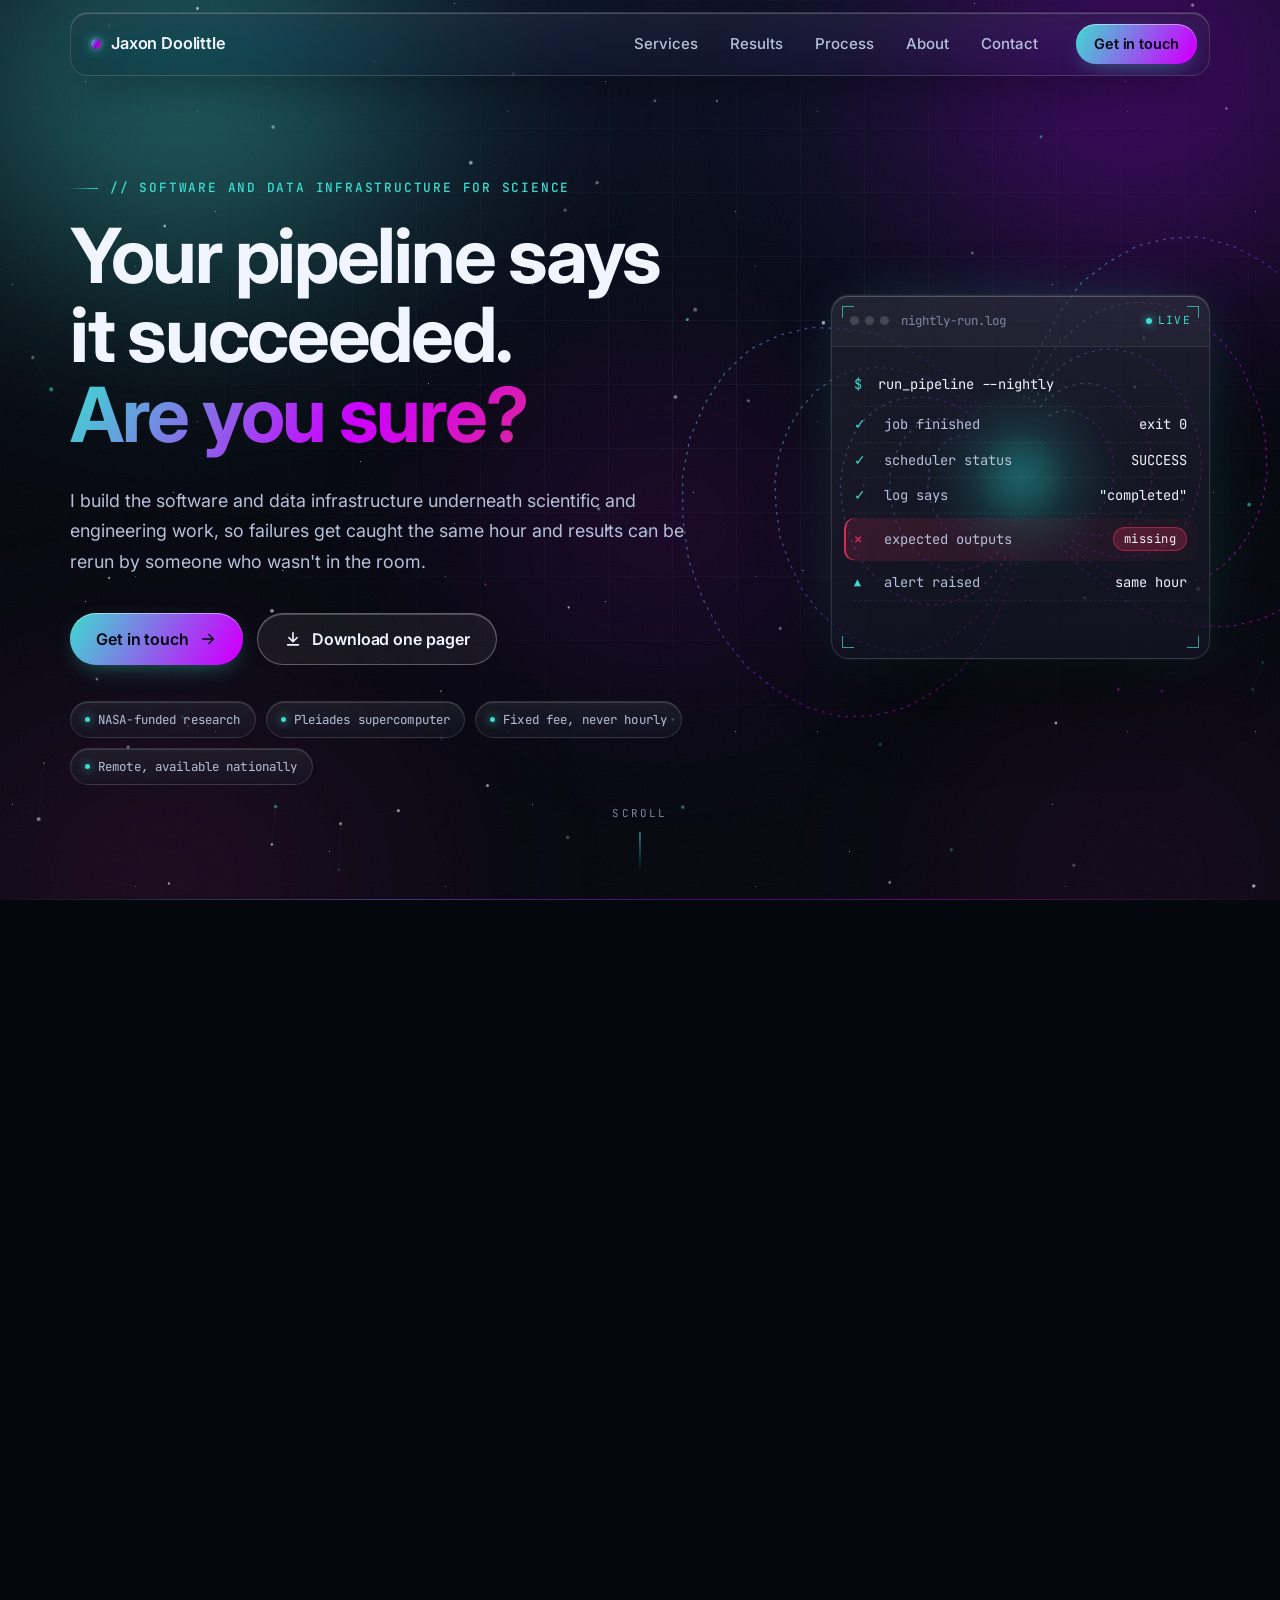
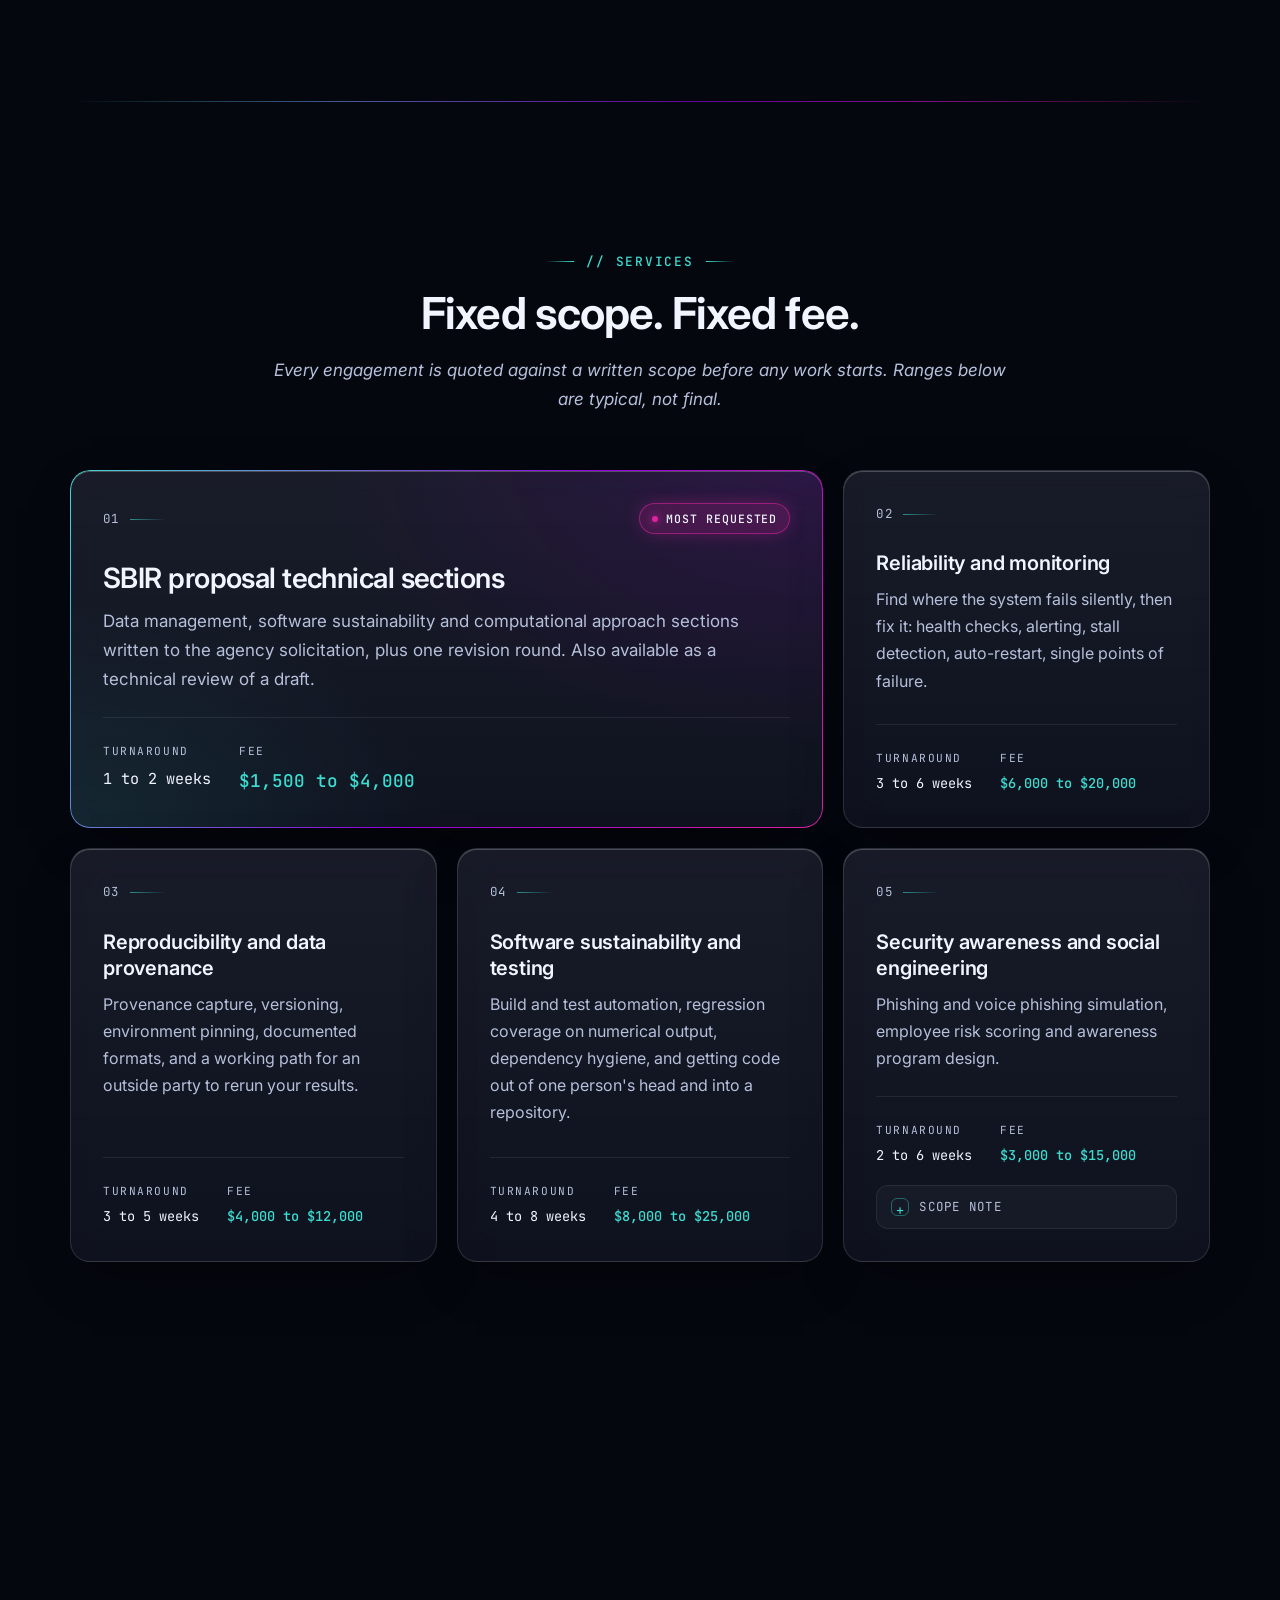
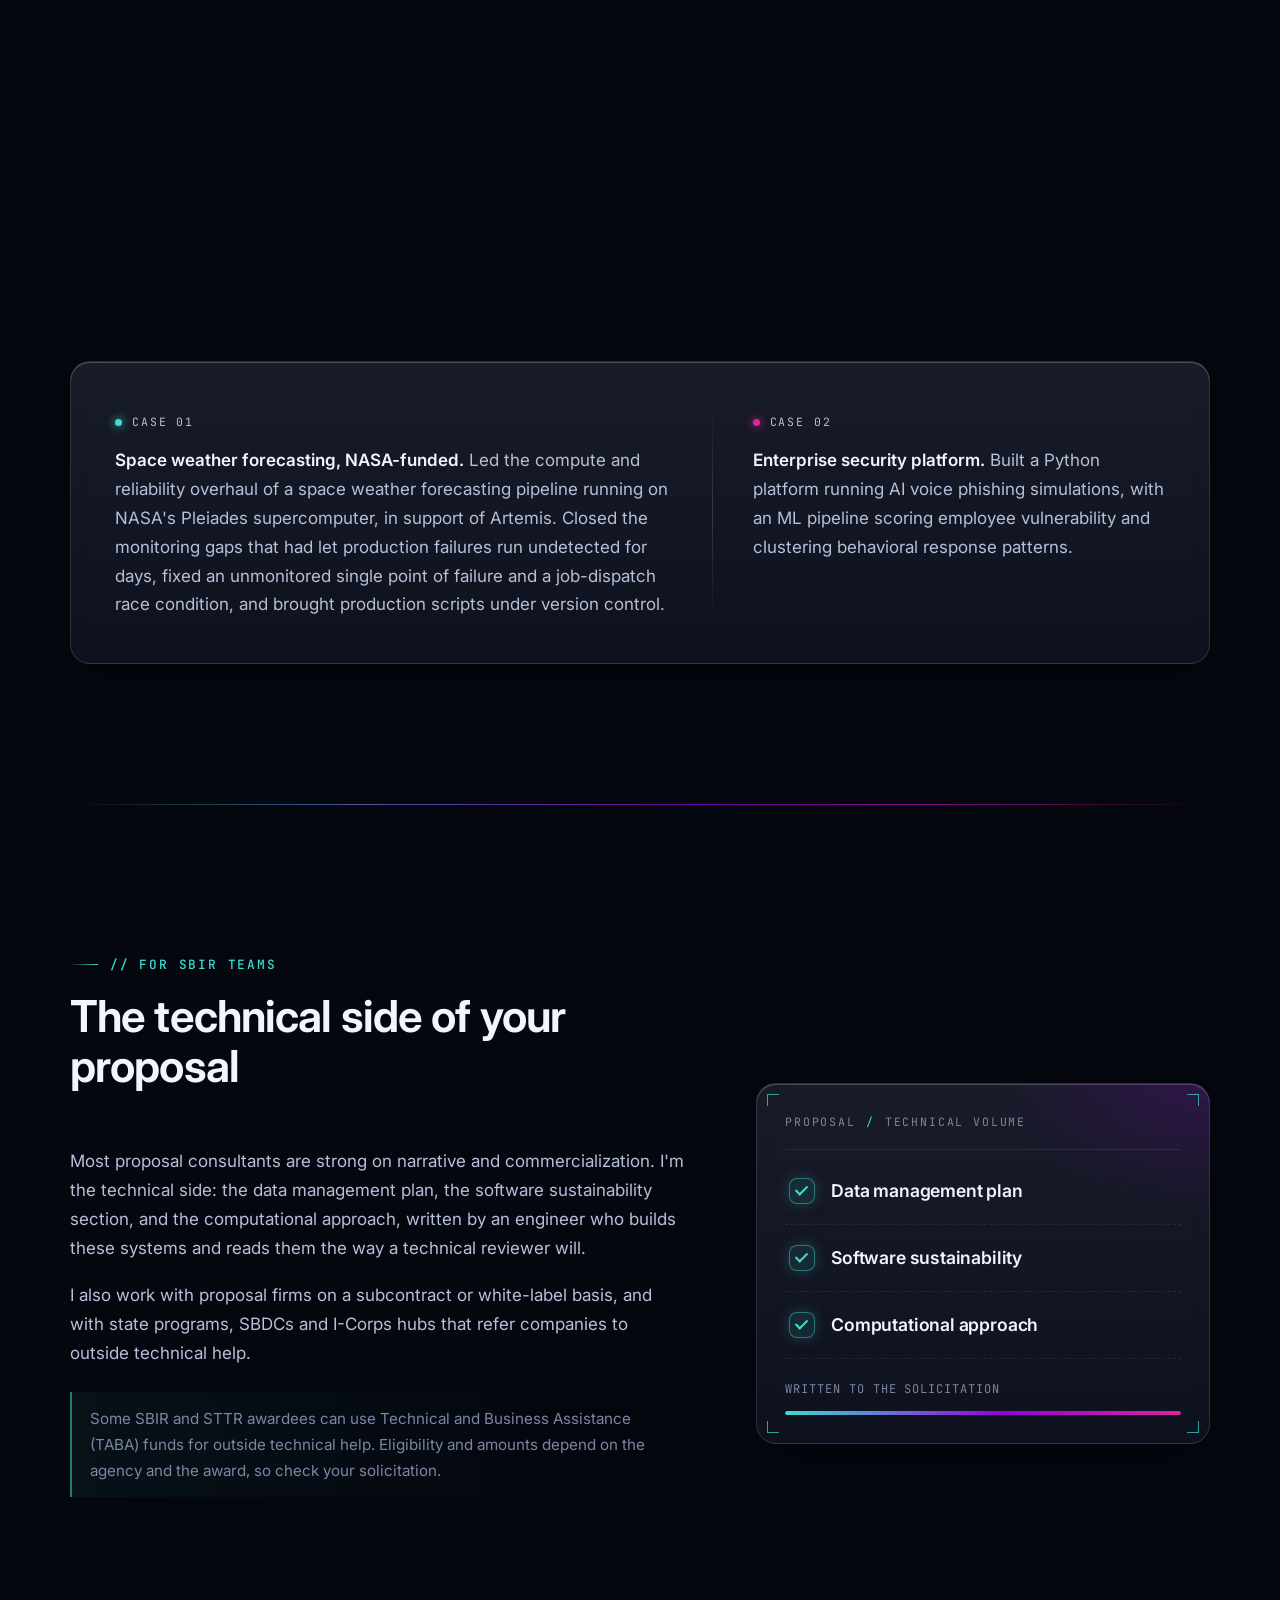
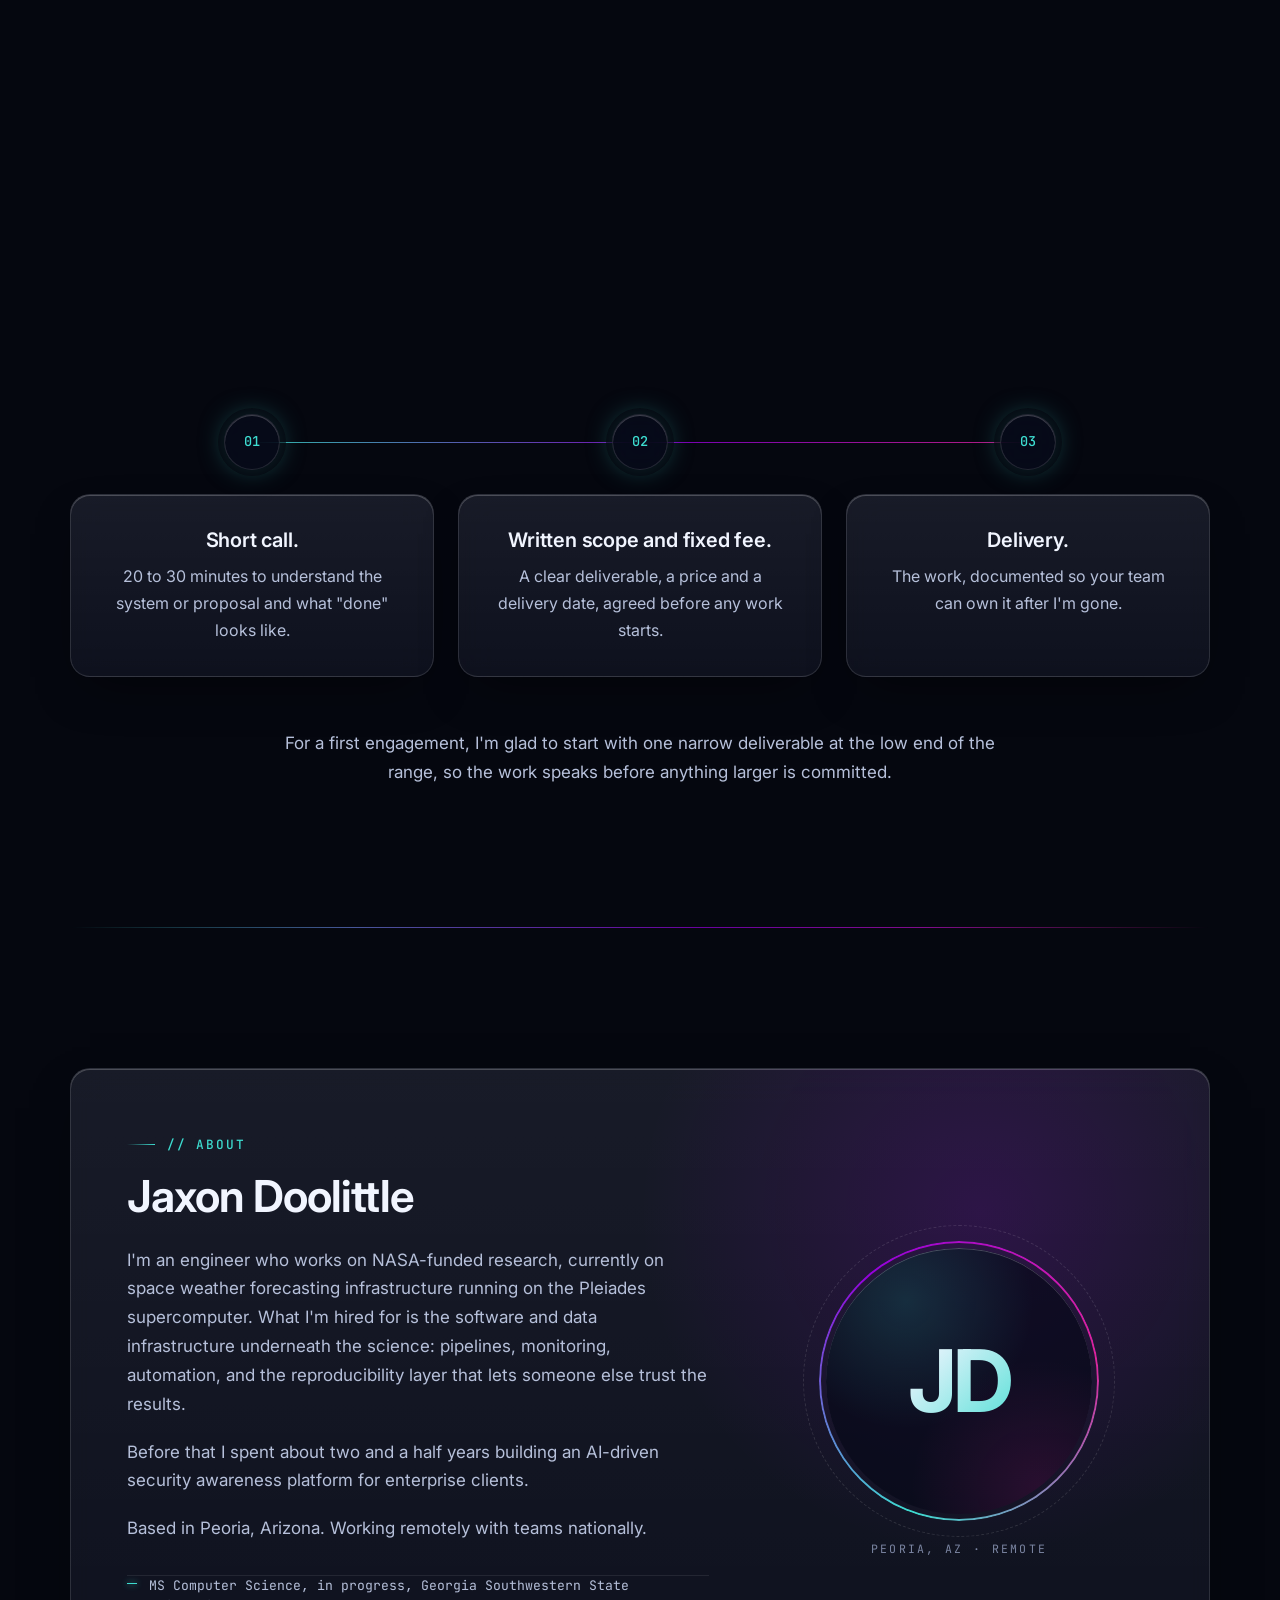
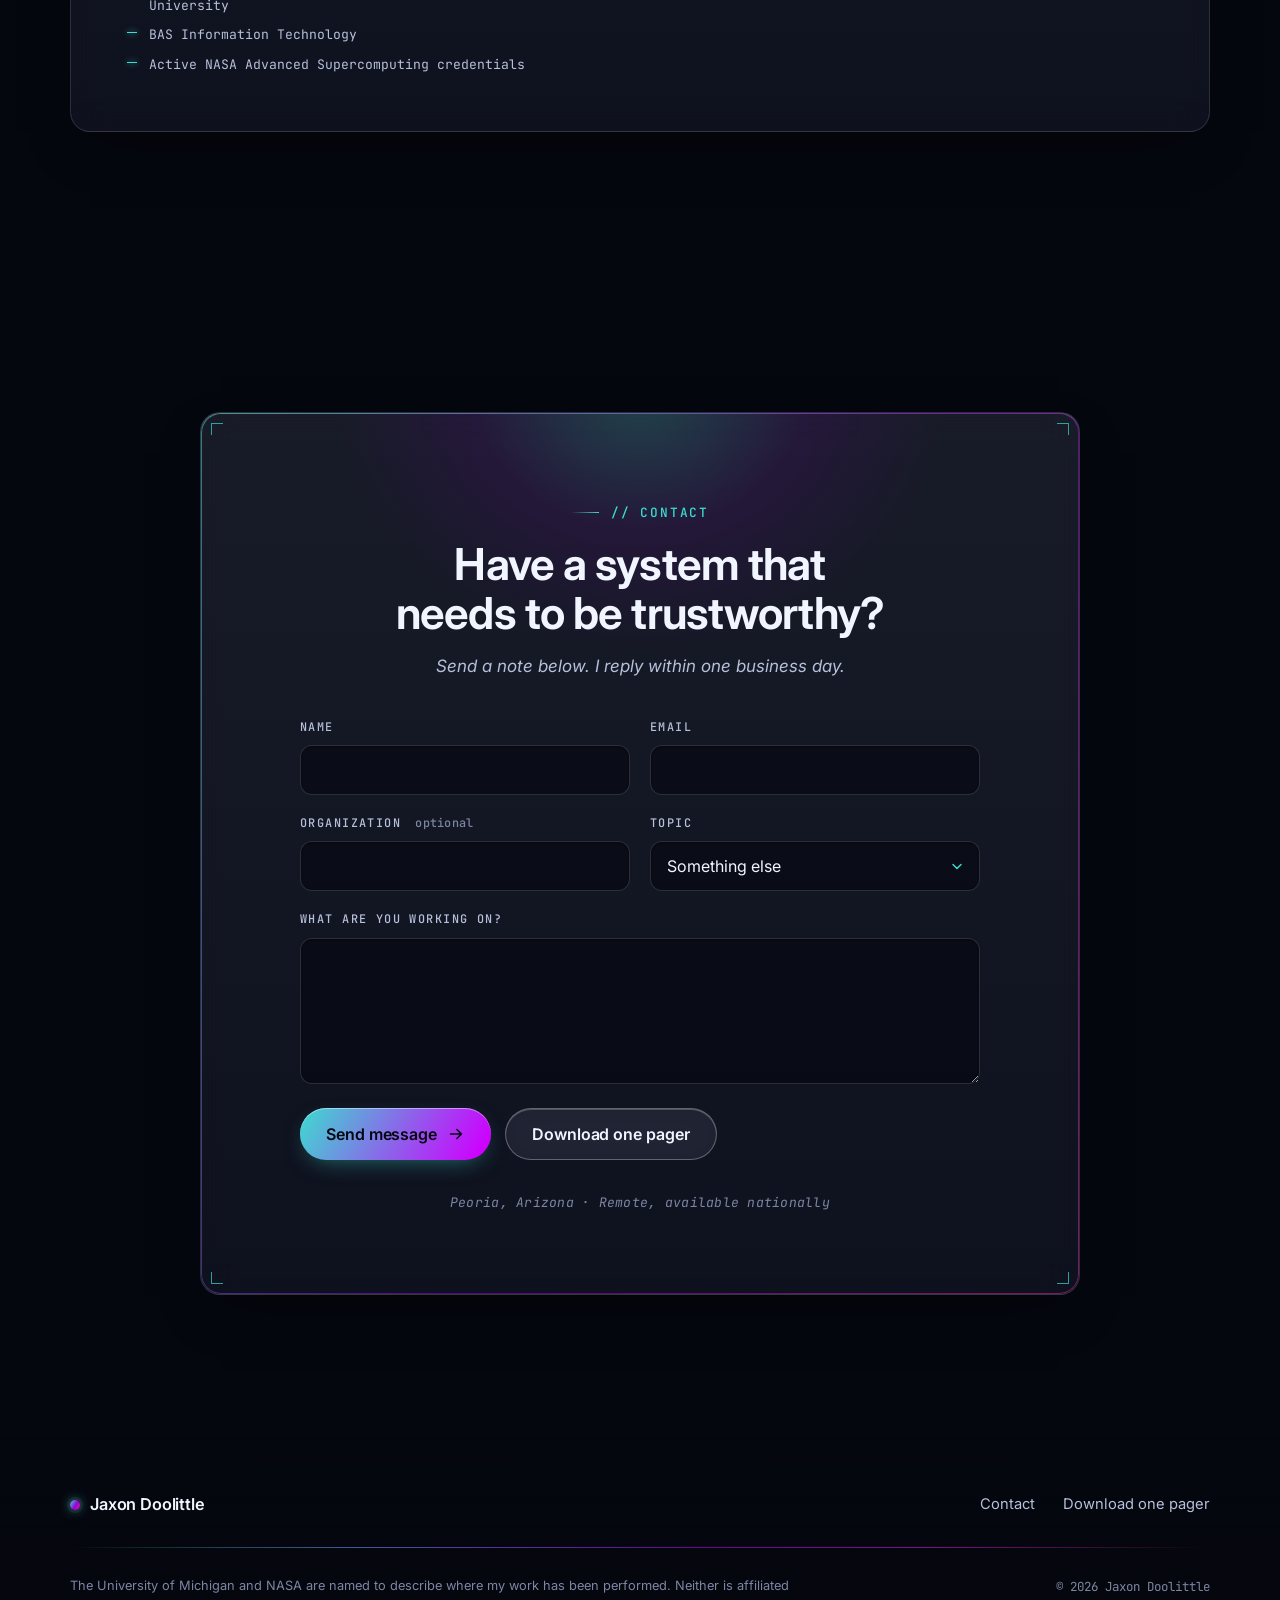
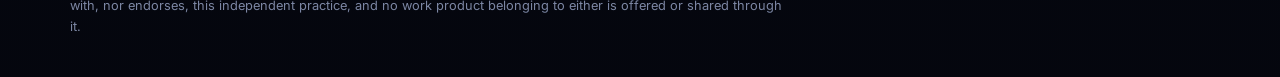
==== commit 195ba311: "Replace published email address with a contact form The address no longer appears anywhere in the pa" ====
--- a/index.html
+++ b/index.html
@@ -8,23 +8,22 @@
   <meta name="theme-color" content="#05070f">
   <meta name="color-scheme" content="dark">
 
-  <!-- [PLACEHOLDER: domain] These URLs point at the GitHub Pages address.
-       When a custom domain is live, replace https://midactionjax.github.io/consulting_website/ with https://DOMAIN/ here, in sitemap.xml and in robots.txt. -->
-  <link rel="canonical" href="https://midactionjax.github.io/consulting_website/">
+  <!-- Site URL (matches CNAME). If the domain ever changes, update it here, in sitemap.xml and in robots.txt. -->
+  <link rel="canonical" href="https://jaxondoolittle.com/">
 
   <meta property="og:type" content="website">
-  <meta property="og:url" content="https://midactionjax.github.io/consulting_website/">
+  <meta property="og:url" content="https://jaxondoolittle.com/">
   <meta property="og:site_name" content="Jaxon Doolittle">
   <meta property="og:title" content="Jaxon Doolittle | Software and Data Infrastructure for Scientific Work">
   <meta property="og:description" content="Reliable, reproducible software and data infrastructure for scientific and engineering teams, plus the technical sections of SBIR proposals. Fixed fee, never hourly.">
-  <meta property="og:image" content="https://midactionjax.github.io/consulting_website/assets/og-image.png">
+  <meta property="og:image" content="https://jaxondoolittle.com/assets/og-image.png">
   <meta property="og:image:width" content="1200">
   <meta property="og:image:height" content="630">
   <meta property="og:image:alt" content="Jaxon Doolittle, software and data infrastructure for scientific work">
   <meta name="twitter:card" content="summary_large_image">
   <meta name="twitter:title" content="Jaxon Doolittle | Software and Data Infrastructure for Scientific Work">
   <meta name="twitter:description" content="Reliable, reproducible software and data infrastructure for scientific and engineering teams, plus the technical sections of SBIR proposals. Fixed fee, never hourly.">
-  <meta name="twitter:image" content="https://midactionjax.github.io/consulting_website/assets/og-image.png">
+  <meta name="twitter:image" content="https://jaxondoolittle.com/assets/og-image.png">
 
   <link rel="icon" href="assets/favicon.svg" type="image/svg+xml">
   <link rel="apple-touch-icon" href="assets/apple-touch-icon.png">
@@ -56,9 +55,9 @@
     "@type": "ProfessionalService",
     "name": "Jaxon Doolittle, Technical Consulting",
     "description": "Software and data infrastructure for scientific and engineering work, plus the technical sections of SBIR proposals. Fixed fee, never hourly.",
-    "email": "mailto:jaxonjdoolittle@gmail.com",
-    "url": "https://midactionjax.github.io/consulting_website/",
-    "image": "https://midactionjax.github.io/consulting_website/assets/og-image.png",
+    "url": "https://jaxondoolittle.com/",
+    "contactPoint": { "@type": "ContactPoint", "contactType": "customer service", "url": "https://jaxondoolittle.com/#contact" },
+    "image": "https://jaxondoolittle.com/assets/og-image.png",
     "founder": { "@type": "Person", "name": "Jaxon Doolittle" },
     "areaServed": "US",
     "address": { "@type": "PostalAddress", "addressLocality": "Peoria, AZ", "addressCountry": "US" }
@@ -95,7 +94,7 @@
           <li><a href="#about">About</a></li>
           <li><a href="#contact">Contact</a></li>
         </ul>
-        <a class="btn btn--primary btn--sm nav__cta" href="mailto:jaxonjdoolittle@gmail.com">Get in touch</a>
+        <a class="btn btn--primary btn--sm nav__cta" href="#contact">Get in touch</a>
         <button class="nav__toggle" type="button" aria-expanded="false" aria-controls="mobile-menu" aria-label="Open menu">
           <span></span><span></span><span></span>
         </button>
@@ -109,7 +108,7 @@
           <li><a href="#about"><span class="mono">04</span>About</a></li>
           <li><a href="#contact"><span class="mono">05</span>Contact</a></li>
         </ul>
-        <a class="btn btn--primary btn--block" href="mailto:jaxonjdoolittle@gmail.com">Get in touch</a>
+        <a class="btn btn--primary btn--block" href="#contact">Get in touch</a>
       </div>
     </div>
   </header>
@@ -129,7 +128,7 @@
           </h1>
           <p class="hero__sub rise" style="--i:3">I build the software and data infrastructure underneath scientific and engineering work, so failures get caught the same hour and results can be rerun by someone who wasn't in the room.</p>
           <div class="hero__actions rise" style="--i:4">
-            <a class="btn btn--primary" href="mailto:jaxonjdoolittle@gmail.com">
+            <a class="btn btn--primary" href="#contact">
               Get in touch
               <svg class="btn__icon" viewBox="0 0 20 20" aria-hidden="true"><path d="M4 10h11M11 5l5 5-5 5"/></svg>
             </a>
@@ -372,7 +371,7 @@
               <p class="note">Some SBIR and STTR awardees can use Technical and Business Assistance (TABA) funds for outside technical help. Eligibility and amounts depend on the agency and the award, so check your solicitation.</p>
             </div>
             <div class="reveal">
-              <a class="btn btn--primary" href="mailto:jaxonjdoolittle@gmail.com?subject=SBIR%20proposal">
+              <a class="btn btn--primary" href="#contact" data-topic="SBIR proposal">
                 Talk about your proposal
                 <svg class="btn__icon" viewBox="0 0 20 20" aria-hidden="true"><path d="M4 10h11M11 5l5 5-5 5"/></svg>
               </a>
@@ -478,19 +477,58 @@
           <span class="contact__glow" aria-hidden="true"></span>
           <p class="eyebrow">// CONTACT</p>
           <h2 id="contact-title">Have a system that needs to be trustworthy?</h2>
-          <p class="contact__sub"><em>Email is fastest. I reply within one business day.</em></p>
-
-          <div class="email-row">
-            <a class="email-big" href="mailto:jaxonjdoolittle@gmail.com">jaxonjdoolittle@gmail.com</a>
-            <button class="copy-btn mono" type="button" data-copy="jaxonjdoolittle@gmail.com" aria-label="Copy email address">
-              <svg viewBox="0 0 20 20" aria-hidden="true"><rect x="7" y="7" width="10" height="10" rx="2"/><path d="M13 4.5V4a1 1 0 0 0-1-1H4a1 1 0 0 0-1 1v8a1 1 0 0 0 1 1h.5"/></svg>
-              <span>Copy</span>
-            </button>
-          </div>
-
-          <div class="contact__actions">
-            <a class="btn btn--primary" href="mailto:jaxonjdoolittle@gmail.com">Email me</a>
-            <a class="btn btn--glass" href="assets/Capability_Statement_Doolittle.pdf" download data-onepager>Download one pager</a>
+          <p class="contact__sub"><em>Send a note below. I reply within one business day.</em></p>
+
+          <!-- Delivered by Formspree (formspree.io) so the email address never appears in the page.
+               [PLACEHOLDER: Formspree form ID] Replace YOUR_FORM_ID in the action below with your form's ID. -->
+          <form class="contact-form" id="contact-form" action="https://formspree.io/f/YOUR_FORM_ID" method="POST">
+            <div class="form-field">
+              <label for="cf-name">Name</label>
+              <input id="cf-name" name="name" type="text" autocomplete="name" required maxlength="120">
+            </div>
+            <div class="form-field">
+              <label for="cf-email">Email</label>
+              <input id="cf-email" name="email" type="email" autocomplete="email" required maxlength="200">
+            </div>
+            <div class="form-field">
+              <label for="cf-org">Organization <span class="form-field__opt">optional</span></label>
+              <input id="cf-org" name="organization" type="text" autocomplete="organization" maxlength="160">
+            </div>
+            <div class="form-field">
+              <label for="cf-topic">Topic</label>
+              <select id="cf-topic" name="topic">
+                <option>SBIR proposal</option>
+                <option>Reliability and monitoring</option>
+                <option>Reproducibility and data provenance</option>
+                <option>Software sustainability and testing</option>
+                <option>Security awareness</option>
+                <option selected>Something else</option>
+              </select>
+            </div>
+            <div class="form-field form-field--full">
+              <label for="cf-message">What are you working on?</label>
+              <textarea id="cf-message" name="message" rows="5" required maxlength="5000"></textarea>
+            </div>
+            <!-- Spam trap: hidden from people, filled in by bots -->
+            <div class="form-field--trap" aria-hidden="true">
+              <label for="cf-gotcha">Leave this empty</label>
+              <input id="cf-gotcha" name="_gotcha" type="text" tabindex="-1" autocomplete="off">
+            </div>
+            <input type="hidden" name="_subject" value="Website inquiry">
+            <div class="contact-form__actions form-field--full">
+              <button class="btn btn--primary" type="submit">
+                <span class="btn__label">Send message</span>
+                <svg class="btn__icon" viewBox="0 0 20 20" aria-hidden="true"><path d="M4 10h11M11 5l5 5-5 5"/></svg>
+              </button>
+              <a class="btn btn--glass" href="assets/Capability_Statement_Doolittle.pdf" download data-onepager>Download one pager</a>
+            </div>
+            <p class="form-status form-field--full" role="status" aria-live="polite"></p>
+          </form>
+
+          <div class="form-sent" id="form-sent" hidden tabindex="-1">
+            <span class="form-sent__icon" aria-hidden="true"><svg viewBox="0 0 24 24"><path d="M5 12.5l4.5 4.5L19 7.5"/></svg></span>
+            <p class="form-sent__title">Message sent.</p>
+            <p>Thanks for reaching out. I reply within one business day.</p>
           </div>
 
           <p class="contact__loc mono"><em>Peoria, Arizona &middot; Remote, available nationally</em></p>
@@ -509,7 +547,7 @@
           <span>Jaxon Doolittle</span>
         </a>
         <ul class="footer__links" role="list">
-          <li><a href="mailto:jaxonjdoolittle@gmail.com">jaxonjdoolittle@gmail.com</a></li>
+          <li><a href="#contact">Contact</a></li>
           <li><a href="assets/Capability_Statement_Doolittle.pdf" download data-onepager>Download one pager</a></li>
         </ul>
       </div>
@@ -520,7 +558,5 @@
       </div>
     </div>
   </footer>
-
-  <div class="toast glass mono" role="status" aria-live="polite"></div>
 </body>
 </html>
--- a/styles.css
+++ b/styles.css
@@ -1402,77 +1402,122 @@
 .contact > *:not(.corner):not(.contact__glow) { position: relative; }
 .contact h2 { max-width: 18em; margin-inline: auto; text-wrap: balance; }
 .contact__sub { margin-top: 14px; }
-.email-row {
+/* Contact form */
+.contact-form {
+  display: grid;
+  grid-template-columns: 1fr;
+  gap: 18px 20px;
+  max-width: 680px;
+  margin: 36px auto 32px;
+  text-align: left;
+}
+@media (min-width: 640px) {
+  .contact-form { grid-template-columns: 1fr 1fr; }
+  .form-field--full { grid-column: 1 / -1; }
+}
+.form-field { display: flex; flex-direction: column; gap: 8px; min-width: 0; }
+.form-field label {
+  font-family: var(--font-mono);
+  font-size: 0.74rem;
+  font-weight: 500;
+  letter-spacing: 0.12em;
+  text-transform: uppercase;
+  color: var(--text-mid);
+}
+.form-field__opt { text-transform: none; letter-spacing: 0.02em; color: var(--text-lo); margin-left: 6px; }
+.form-field input,
+.form-field select,
+.form-field textarea {
+  width: 100%;
+  min-height: 48px;
+  padding: 12px 16px;
+  font: inherit;
+  font-size: 1rem;
+  line-height: 1.5;
+  color: var(--text-hi);
+  background: rgba(5, 7, 15, 0.55);
+  border: 1px solid rgba(255, 255, 255, 0.14);
+  border-radius: var(--radius-sm);
+  box-shadow: inset 0 1px 2px rgba(0, 0, 0, 0.35);
+  transition: border-color 200ms ease-out, box-shadow 200ms ease-out, background-color 200ms ease-out;
+  -webkit-appearance: none;
+  appearance: none;
+}
+.form-field textarea { min-height: 140px; resize: vertical; }
+.form-field select {
+  padding-right: 42px;
+  cursor: pointer;
+  background-image: url("data:image/svg+xml,%3Csvg xmlns='http://www.w3.org/2000/svg' viewBox='0 0 20 20'%3E%3Cpath d='M5 8l5 5 5-5' fill='none' stroke='%233ddcd0' stroke-width='1.8' stroke-linecap='round' stroke-linejoin='round'/%3E%3C/svg%3E");
+  background-repeat: no-repeat;
+  background-position: right 14px center;
+  background-size: 16px;
+}
+.form-field select option { color: var(--text-hi); background: var(--bg-1); }
+.form-field input:hover,
+.form-field select:hover,
+.form-field textarea:hover { border-color: rgba(255, 255, 255, 0.24); }
+.form-field input:focus,
+.form-field select:focus,
+.form-field textarea:focus {
+  outline: none;
+  border-color: var(--aurora-teal);
+  background-color: rgba(5, 7, 15, 0.75);
+  box-shadow: 0 0 0 3px rgba(61, 220, 208, 0.18), 0 0 24px -6px rgba(61, 220, 208, 0.45);
+}
+.was-validated .form-field :invalid,
+.form-field :user-invalid {
+  border-color: var(--aurora-crimson);
+  box-shadow: 0 0 0 3px rgba(209, 46, 83, 0.16);
+}
+.form-field--trap {
+  position: absolute !important;
+  left: -9999px;
+  width: 1px; height: 1px;
+  overflow: hidden;
+}
+.contact-form__actions {
   display: flex;
   flex-wrap: wrap;
-  align-items: center;
-  justify-content: center;
-  gap: 14px 18px;
-  margin: 36px 0 32px;
-}
-.email-big {
-  font-size: clamp(1.25rem, 4.2vw, 2.25rem);
-  font-weight: 600;
-  letter-spacing: -0.02em;
-  color: var(--text-hi);
-  overflow-wrap: anywhere;
-  background: linear-gradient(var(--aurora-teal), var(--aurora-teal)) left bottom / 0 1px no-repeat;
-  padding-bottom: 4px;
-  transition: color 250ms ease-out, background-size 400ms var(--ease);
-}
-.email-big:hover { color: var(--aurora-teal); background-size: 100% 1px; }
-.copy-btn {
-  display: inline-flex;
-  align-items: center;
-  gap: 8px;
-  min-height: 40px;
-  padding: 0 14px;
-  border-radius: 10px;
-  font-size: 0.8rem;
-  letter-spacing: 0.06em;
-  color: var(--text-hi);
-  background: rgba(255, 255, 255, 0.06);
-  border: 1px solid rgba(255, 255, 255, 0.18);
-  transition: background-color 200ms ease-out, border-color 200ms ease-out;
-}
-.copy-btn:hover { background: rgba(255, 255, 255, 0.1); border-color: rgba(61, 220, 208, 0.6); }
-.copy-btn svg { width: 16px; height: 16px; fill: none; stroke: currentColor; stroke-width: 1.5; }
-.copy-btn.copied { border-color: var(--aurora-teal); color: var(--aurora-teal); }
-.contact__actions {
-  display: flex;
-  flex-wrap: wrap;
-  justify-content: center;
   gap: 14px;
-  margin-bottom: 32px;
-}
+  margin-top: 6px;
+}
+.contact-form__actions .btn[disabled] { opacity: 0.7; cursor: progress; transform: none; }
+.form-status {
+  min-height: 1.5em;
+  font-size: 0.92rem;
+  color: var(--text-mid);
+}
+.form-status:empty { display: none; }
+.form-status--error { color: var(--text-hi); padding-left: 12px; border-left: 2px solid var(--aurora-crimson); }
+.form-status a { color: var(--aurora-teal); text-decoration: underline; text-underline-offset: 3px; }
+
+.form-sent {
+  max-width: 520px;
+  margin: 40px auto 36px;
+  padding: 32px 24px;
+  border-radius: var(--radius);
+  background: rgba(61, 220, 208, 0.06);
+  border: 1px solid rgba(61, 220, 208, 0.3);
+  box-shadow: 0 0 40px -12px rgba(61, 220, 208, 0.4);
+}
+.form-sent:focus { outline: none; }
+.form-sent__icon {
+  display: inline-grid;
+  place-items: center;
+  width: 52px; height: 52px;
+  margin-bottom: 16px;
+  border-radius: 50%;
+  color: var(--aurora-teal);
+  border: 1px solid rgba(61, 220, 208, 0.5);
+  background: rgba(61, 220, 208, 0.1);
+}
+.form-sent__icon svg { width: 26px; height: 26px; fill: none; stroke: currentColor; stroke-width: 2; stroke-linecap: round; stroke-linejoin: round; }
+.form-sent__title { font-size: 1.35rem; font-weight: 600; color: var(--text-hi); margin-bottom: 6px; }
 .contact__loc {
   font-size: 0.82rem;
   color: var(--text-lo);
   letter-spacing: 0.02em;
 }
-
-.toast {
-  position: fixed;
-  left: 50%;
-  bottom: 28px;
-  z-index: 60;
-  padding: 12px 20px;
-  border-radius: 999px;
-  font-size: 0.85rem;
-  color: var(--text-hi);
-  background: linear-gradient(180deg, rgba(255, 255, 255, 0.1), rgba(255, 255, 255, 0.05)), rgba(8, 11, 26, 0.85);
-  transform: translate(-50%, 20px);
-  opacity: 0;
-  pointer-events: none;
-  transition: opacity 250ms ease-out, transform 300ms var(--ease);
-}
-.toast::before {
-  content: "\2713";
-  margin-right: 10px;
-  color: var(--aurora-teal);
-}
-.toast:empty { visibility: hidden; }
-.toast.show { opacity: 1; transform: translate(-50%, 0); }
 
 /* ---------- Footer ---------- */
 .footer {
@@ -1604,7 +1649,7 @@
 /* ---------- Small screens ---------- */
 @media (max-width: 560px) {
   .hero__actions .btn { flex: 1 1 100%; }
-  .contact__actions .btn { flex: 1 1 100%; }
+  .contact-form__actions .btn { flex: 1 1 100%; }
   .hero__visual { min-height: 0; padding-block: 24px; }
   .field { width: 150%; opacity: 0.4; }
   .terminal__body { font-size: 0.8rem; padding: 16px 16px 20px; }
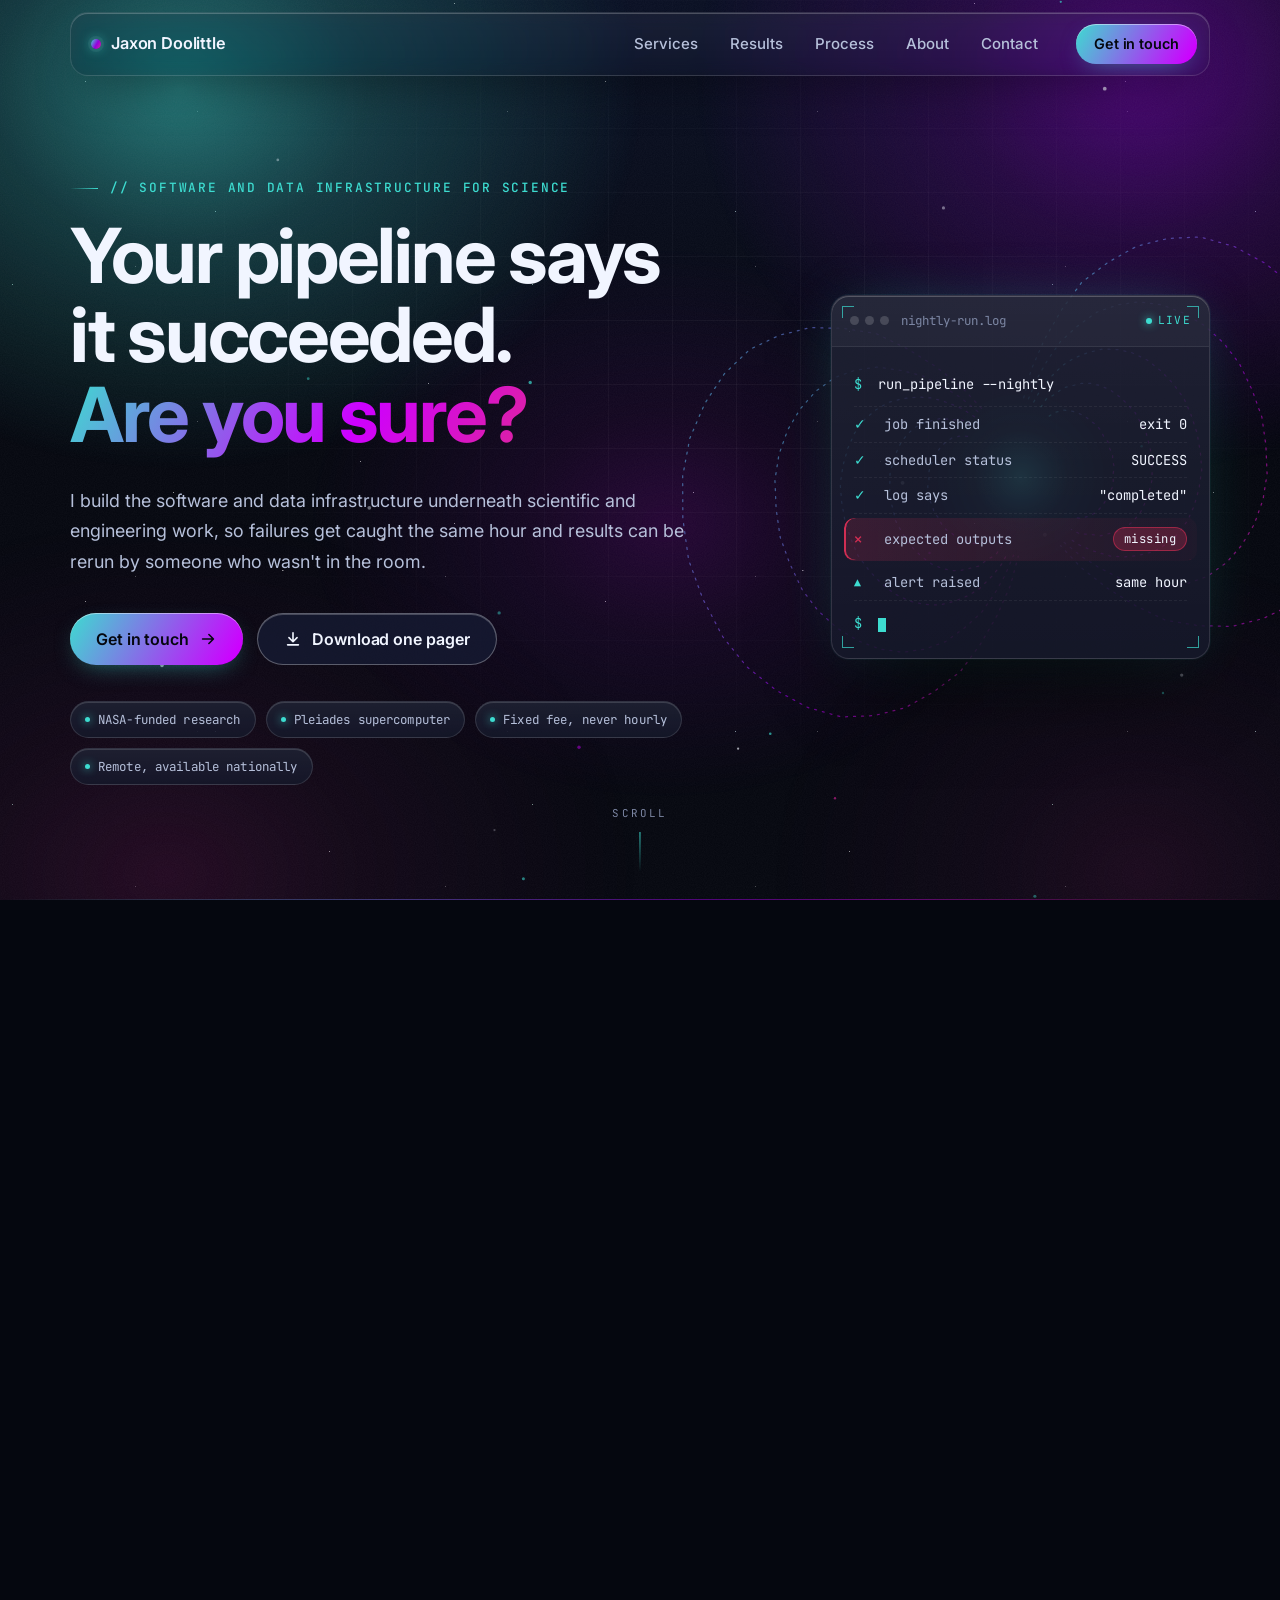
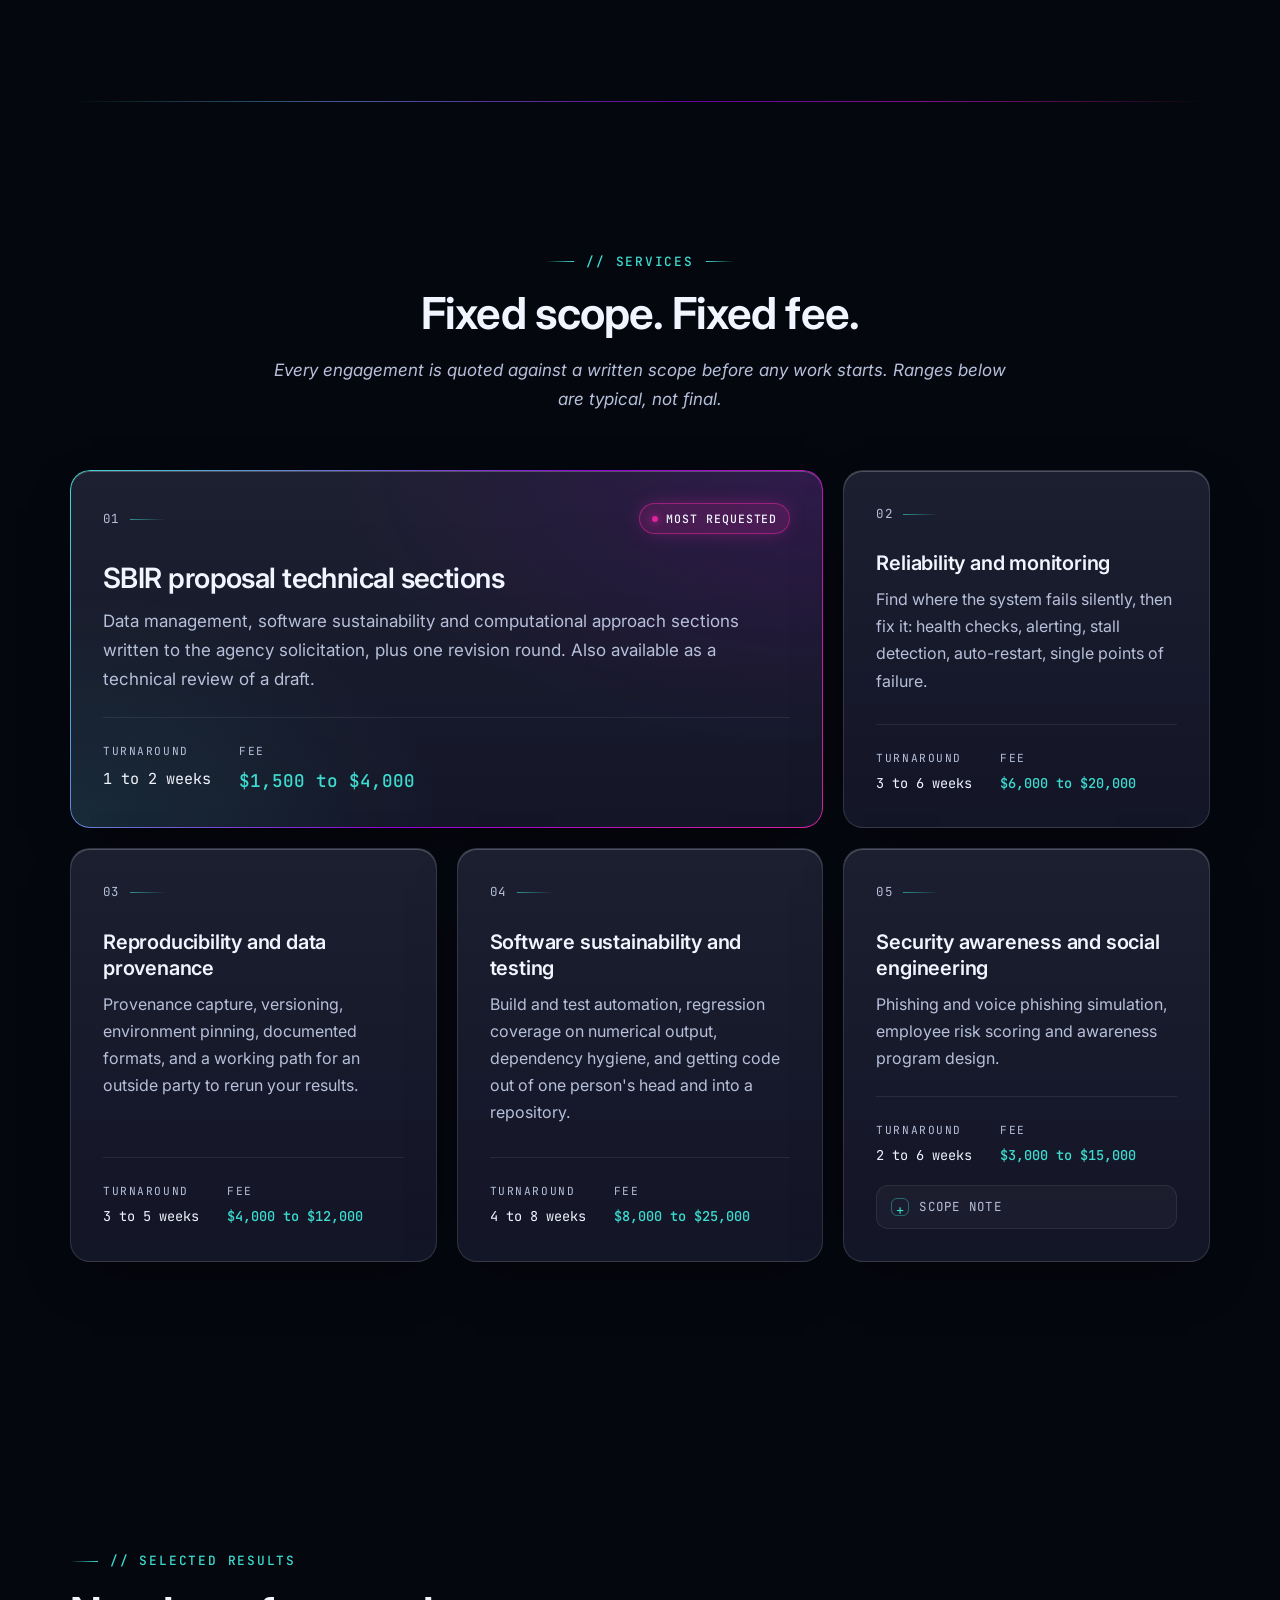
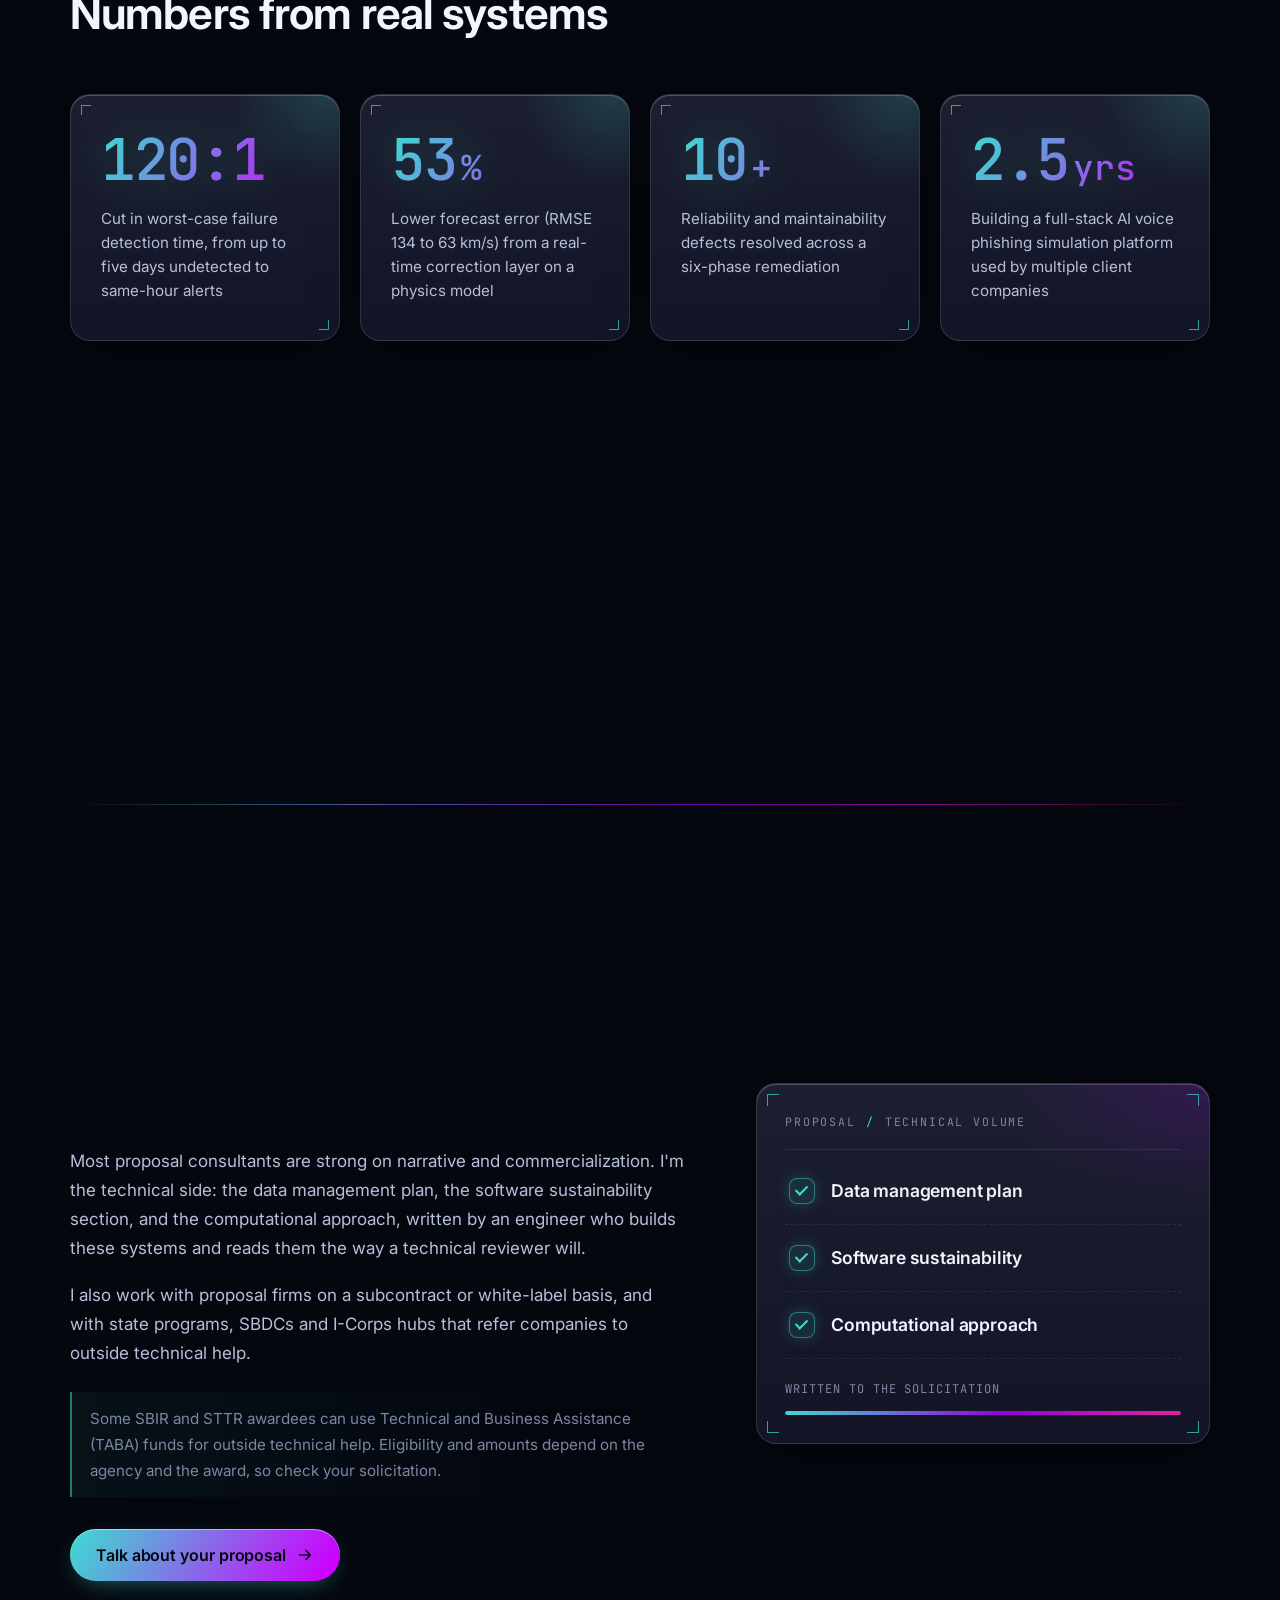
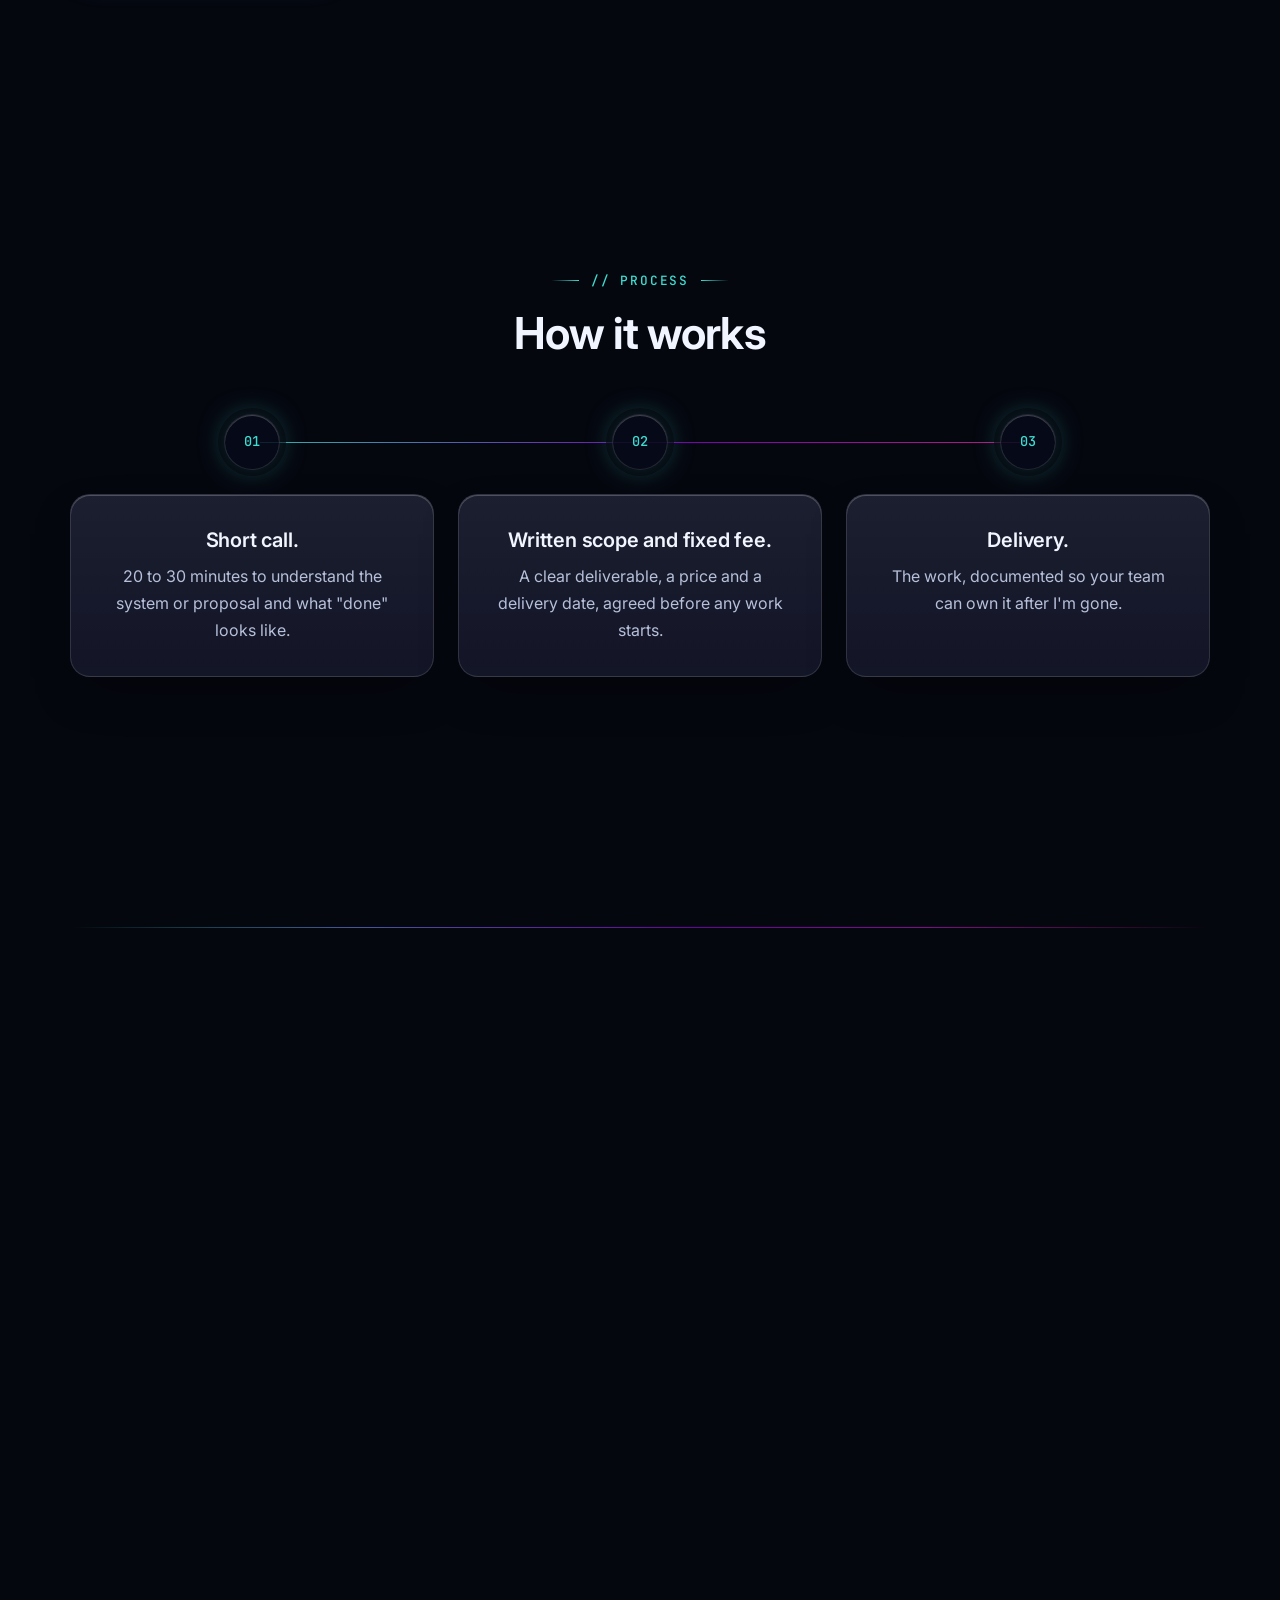
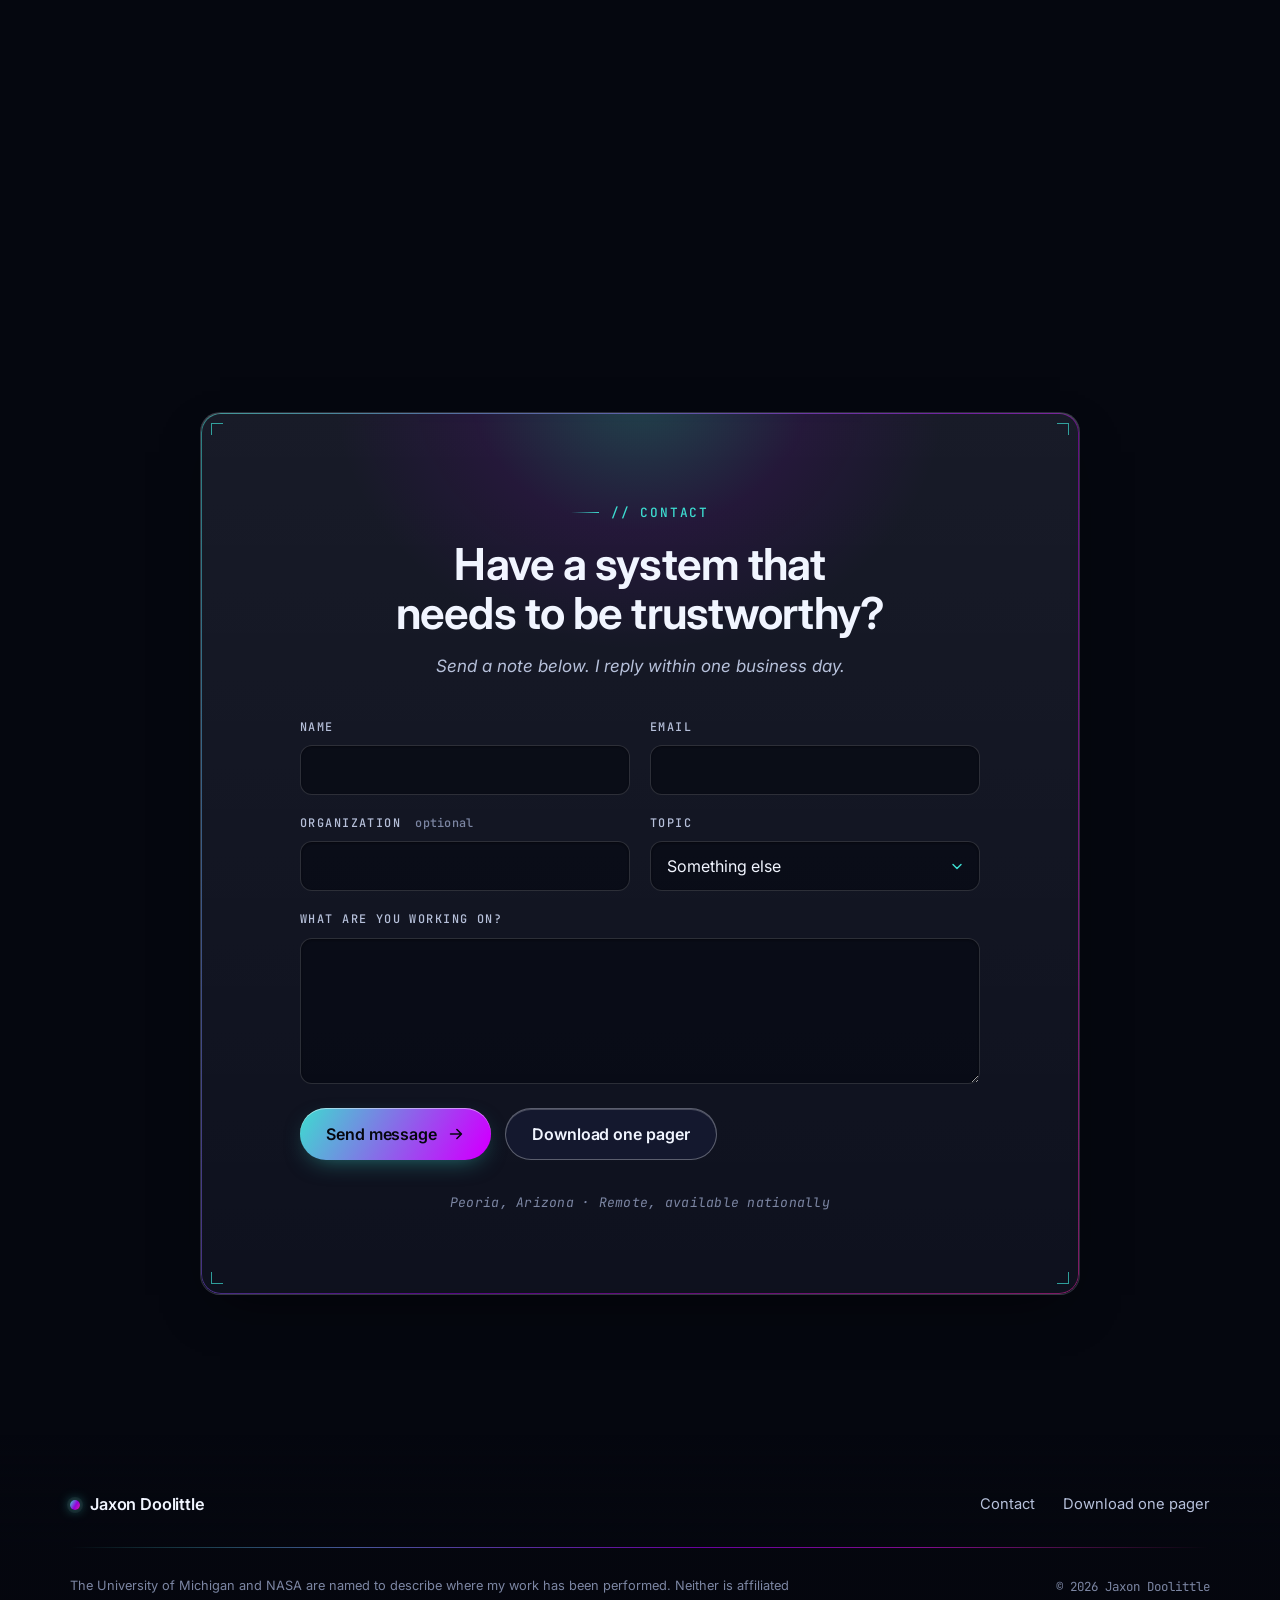
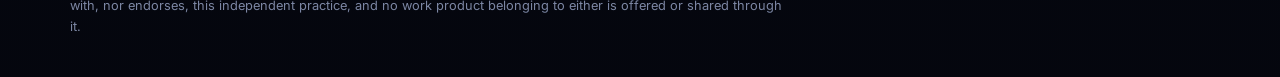
==== commit ad8bf337: "Connect contact form to Formspree Co-Authored-By: Claude Opus 5.5 <noreply@anthropic.com> Claude-Ses" ====
--- a/index.html
+++ b/index.html
@@ -479,9 +479,8 @@
           <h2 id="contact-title">Have a system that needs to be trustworthy?</h2>
           <p class="contact__sub"><em>Send a note below. I reply within one business day.</em></p>
 
-          <!-- Delivered by Formspree (formspree.io) so the email address never appears in the page.
-               [PLACEHOLDER: Formspree form ID] Replace YOUR_FORM_ID in the action below with your form's ID. -->
-          <form class="contact-form" id="contact-form" action="https://formspree.io/f/YOUR_FORM_ID" method="POST">
+          <!-- Delivered by Formspree (formspree.io, form meaodvov) so the email address never appears in the page. -->
+          <form class="contact-form" id="contact-form" action="https://formspree.io/f/meaodvov" method="POST">
             <div class="form-field">
               <label for="cf-name">Name</label>
               <input id="cf-name" name="name" type="text" autocomplete="name" required maxlength="120">
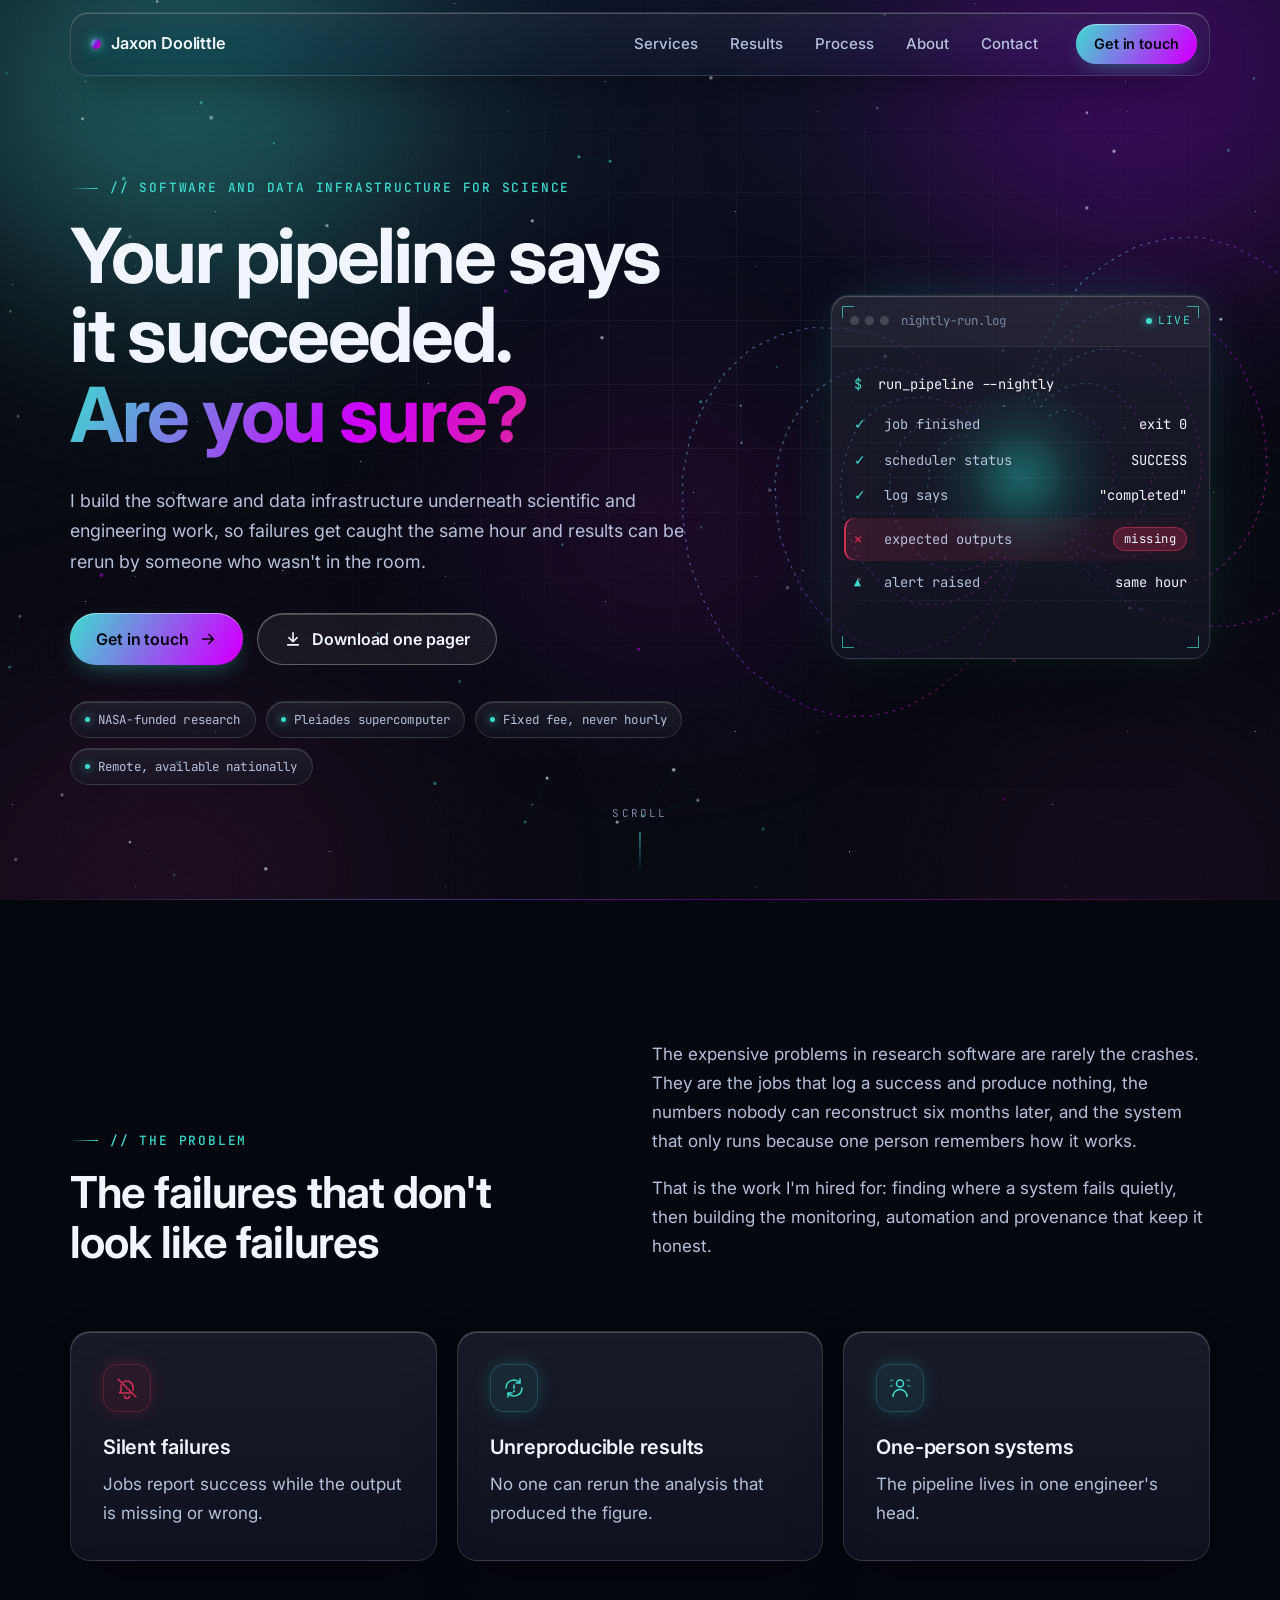
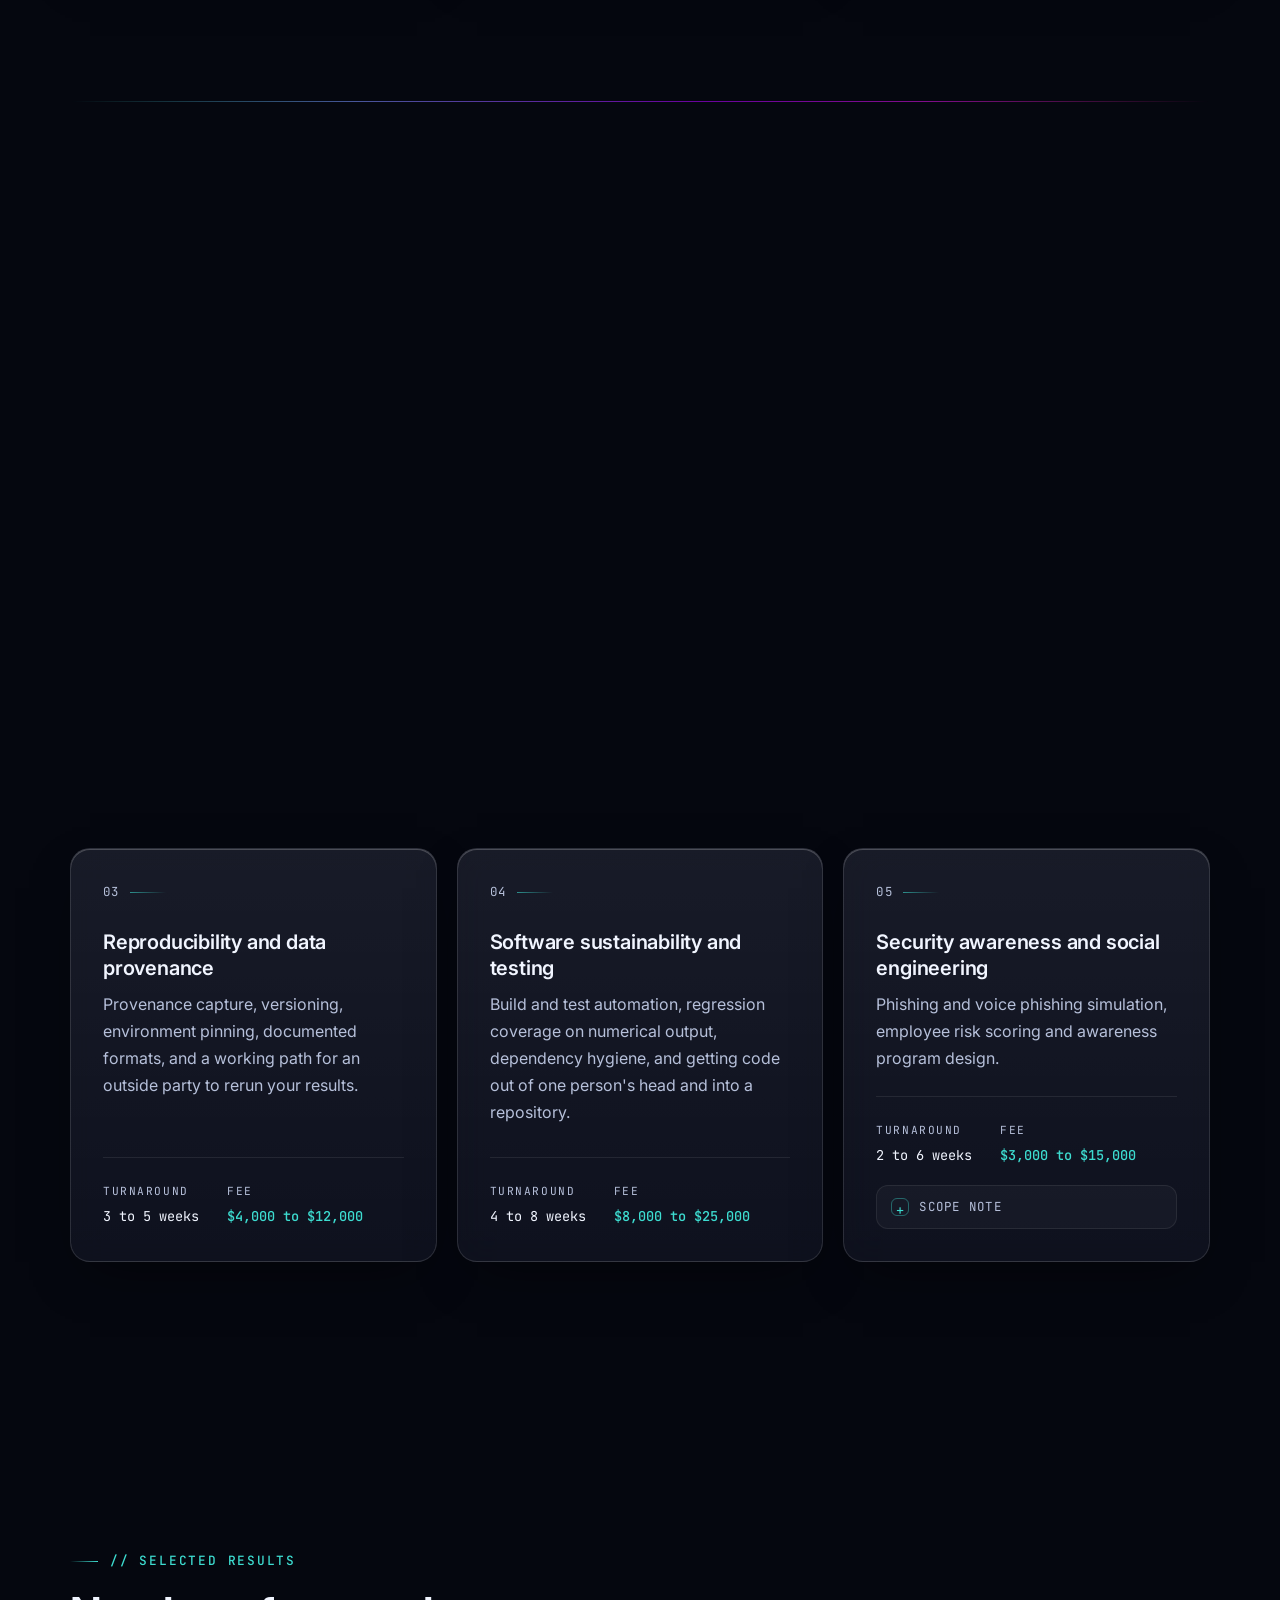
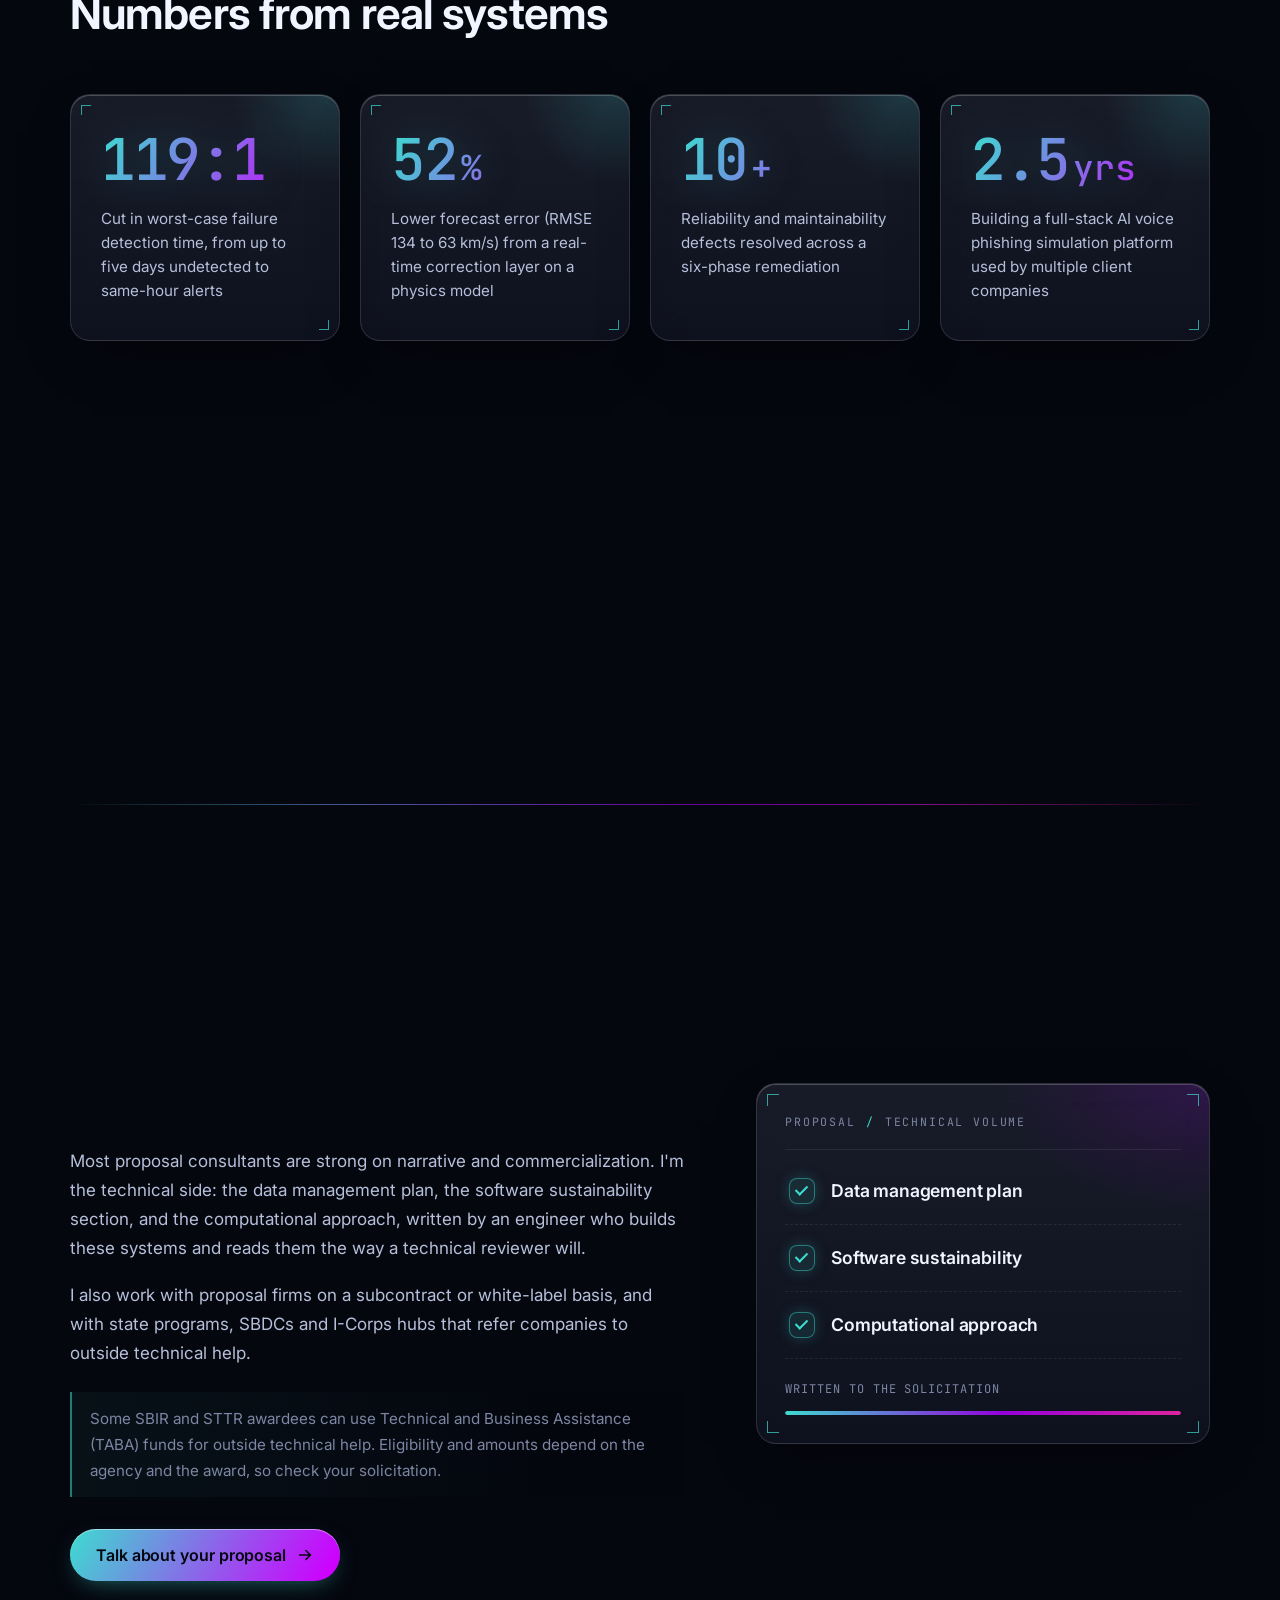
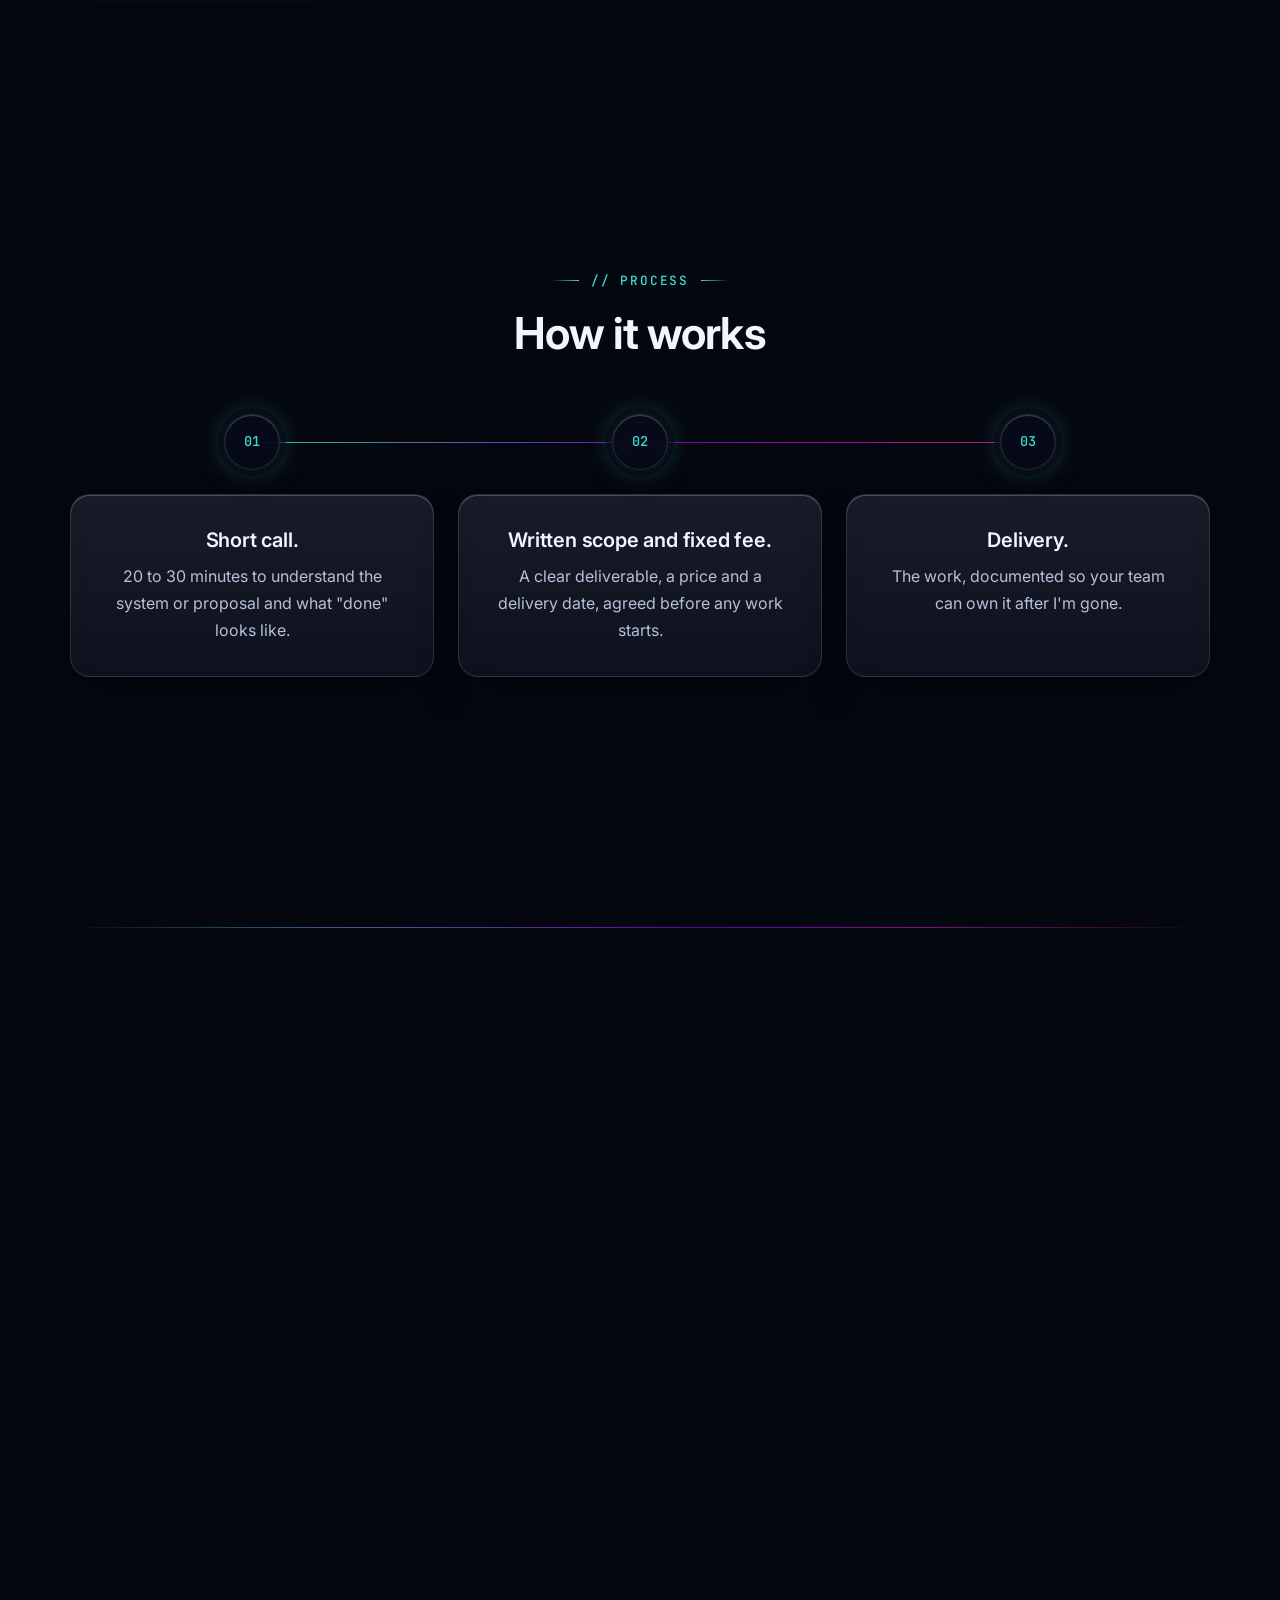
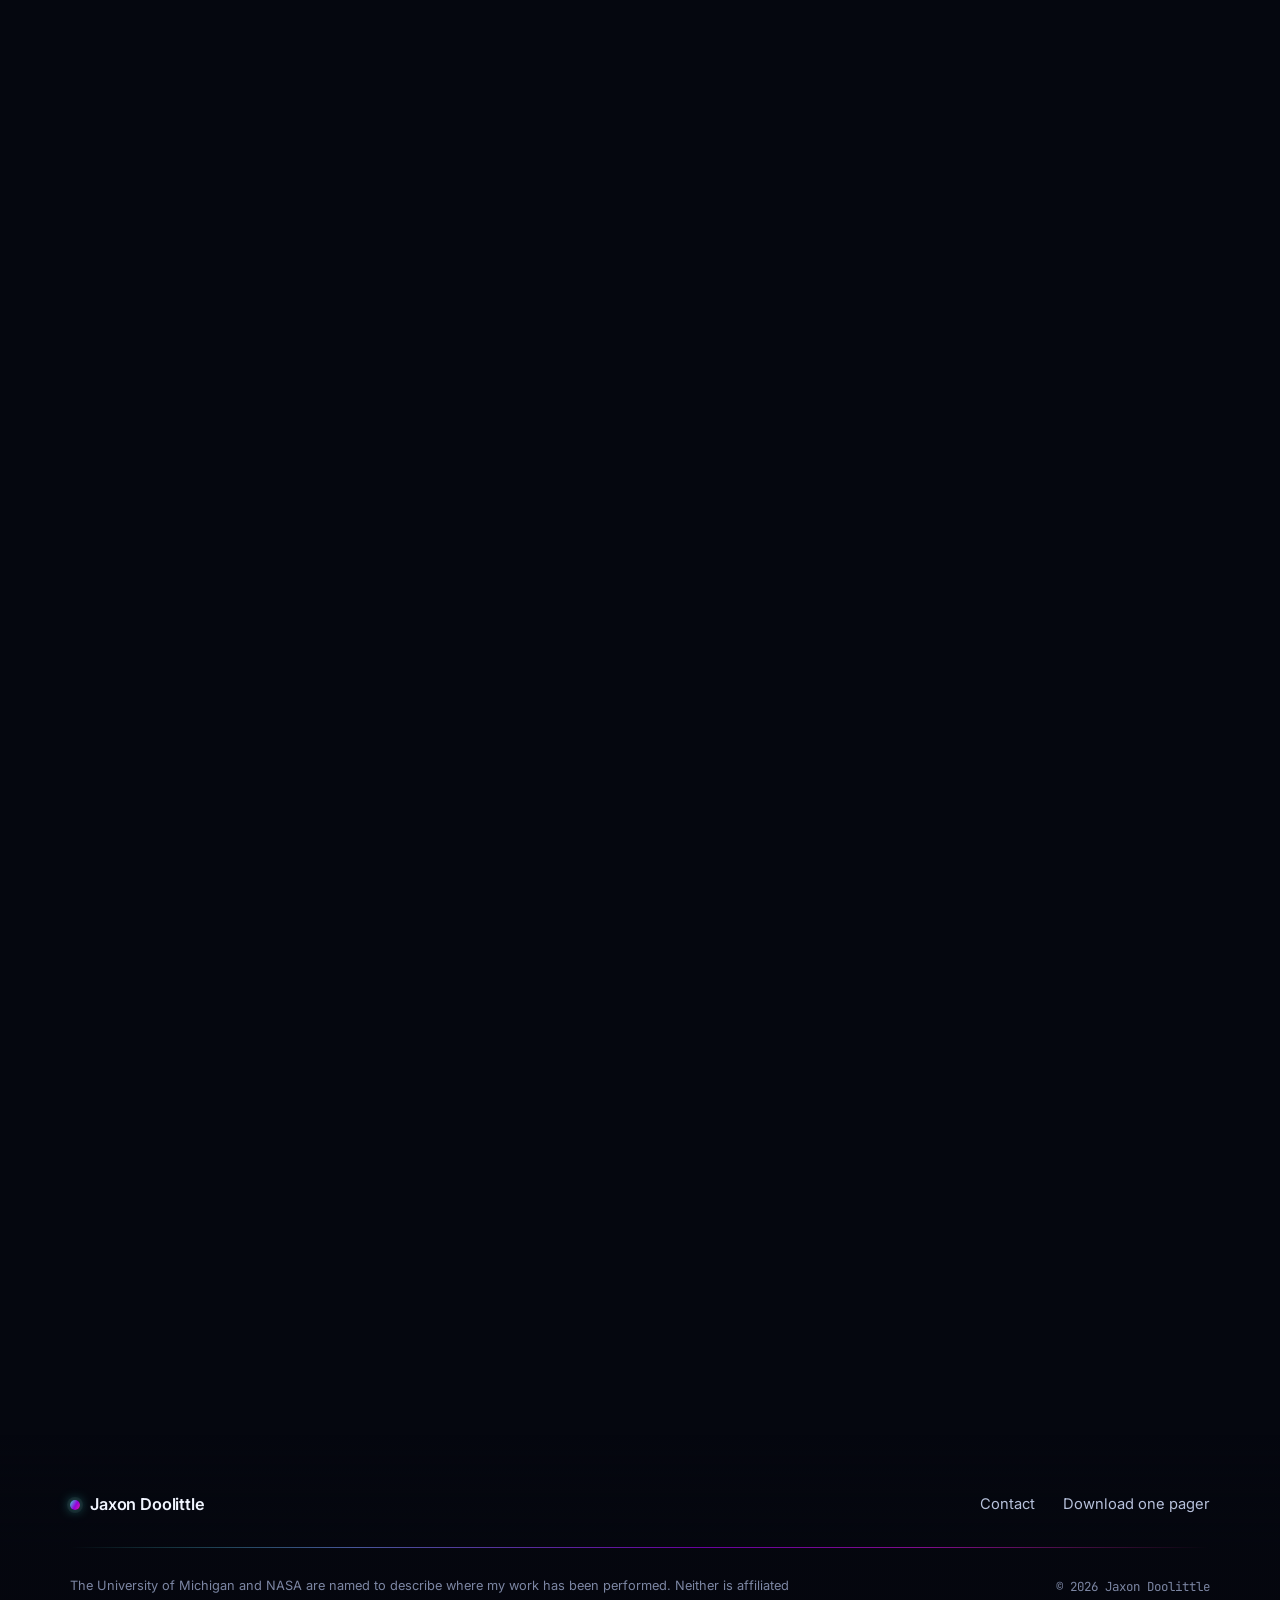
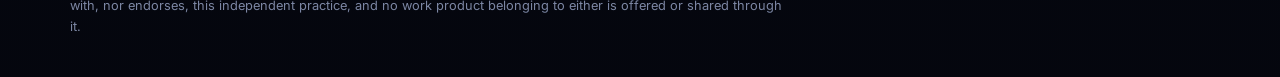
==== commit b1c6287a: "Add data-driven Program networks strip under the hero networks.js builds a slim glass strip from PRO" ====
--- a/index.html
+++ b/index.html
@@ -47,6 +47,7 @@
       } catch (e) {}
     })(document.documentElement);
   </script>
+  <script src="networks.js" defer></script>
   <script src="main.js" defer></script>
 
   <script type="application/ld+json">
--- a/styles.css
+++ b/styles.css
@@ -855,6 +855,70 @@
   100% { transform: scaleY(1); opacity: 0; }
 }
 @media (min-width: 1000px) and (min-height: 760px) { .scroll-cue { display: flex; } }
+
+/* ---------- Program networks strip (built by networks.js, only when confirmed) ---------- */
+.networks {
+  position: relative;
+  z-index: 1;
+  min-width: 0;
+  grid-column: 1 / -1;
+}
+/* Phones: text, chips, then this strip, then the log card */
+.hero--networks .hero__copy { order: 0; }
+.hero--networks .networks { order: 1; }
+.hero--networks .hero__visual { order: 2; }
+/* Desktop: copy and log card side by side, strip full width underneath */
+@media (min-width: 1000px) {
+  .hero--networks .hero__copy { grid-row: 1; grid-column: 1; }
+  .hero--networks .hero__visual { grid-row: 1; grid-column: 2; }
+  .hero--networks .networks { grid-row: 2; }
+}
+.hero--networks .scroll-cue { display: none; }
+.networks__strip {
+  padding: 18px clamp(16px, 2.4vw, 24px) 20px;
+  border-radius: 18px;
+}
+.networks__eyebrow { margin-bottom: 14px; }
+.networks__list {
+  display: grid;
+  grid-template-columns: repeat(auto-fill, minmax(240px, 1fr));
+  gap: 12px;
+}
+@media (max-width: 559px) {
+  .networks__list { grid-template-columns: 1fr; }
+}
+.network-chip {
+  display: flex;
+  align-items: flex-start;
+  gap: 12px;
+  min-width: 0;
+  padding: 12px 16px;
+  border-radius: 14px;
+  background: linear-gradient(180deg, rgba(255, 255, 255, 0.06), rgba(255, 255, 255, 0.025)), rgba(8, 11, 26, 0.55);
+  border: 1px solid var(--glass-border);
+  box-shadow: inset 0 1px 0 rgba(255, 255, 255, 0.14);
+}
+.network-chip__dot {
+  flex: none;
+  width: 6px; height: 6px;
+  margin-top: 0.55em;
+  border-radius: 50%;
+  background: var(--aurora-teal);
+  box-shadow: 0 0 8px var(--aurora-teal);
+}
+.network-chip__text { display: flex; flex-direction: column; gap: 2px; min-width: 0; }
+.network-chip__org {
+  font-size: 0.95rem;
+  font-weight: 600;
+  line-height: 1.35;
+  letter-spacing: -0.005em;
+  color: var(--text-hi);
+}
+.network-chip__label {
+  font-size: 0.82rem;
+  line-height: 1.45;
+  color: var(--text-lo);
+}
 
 /* ---------- Problem cards ---------- */
 .icon {
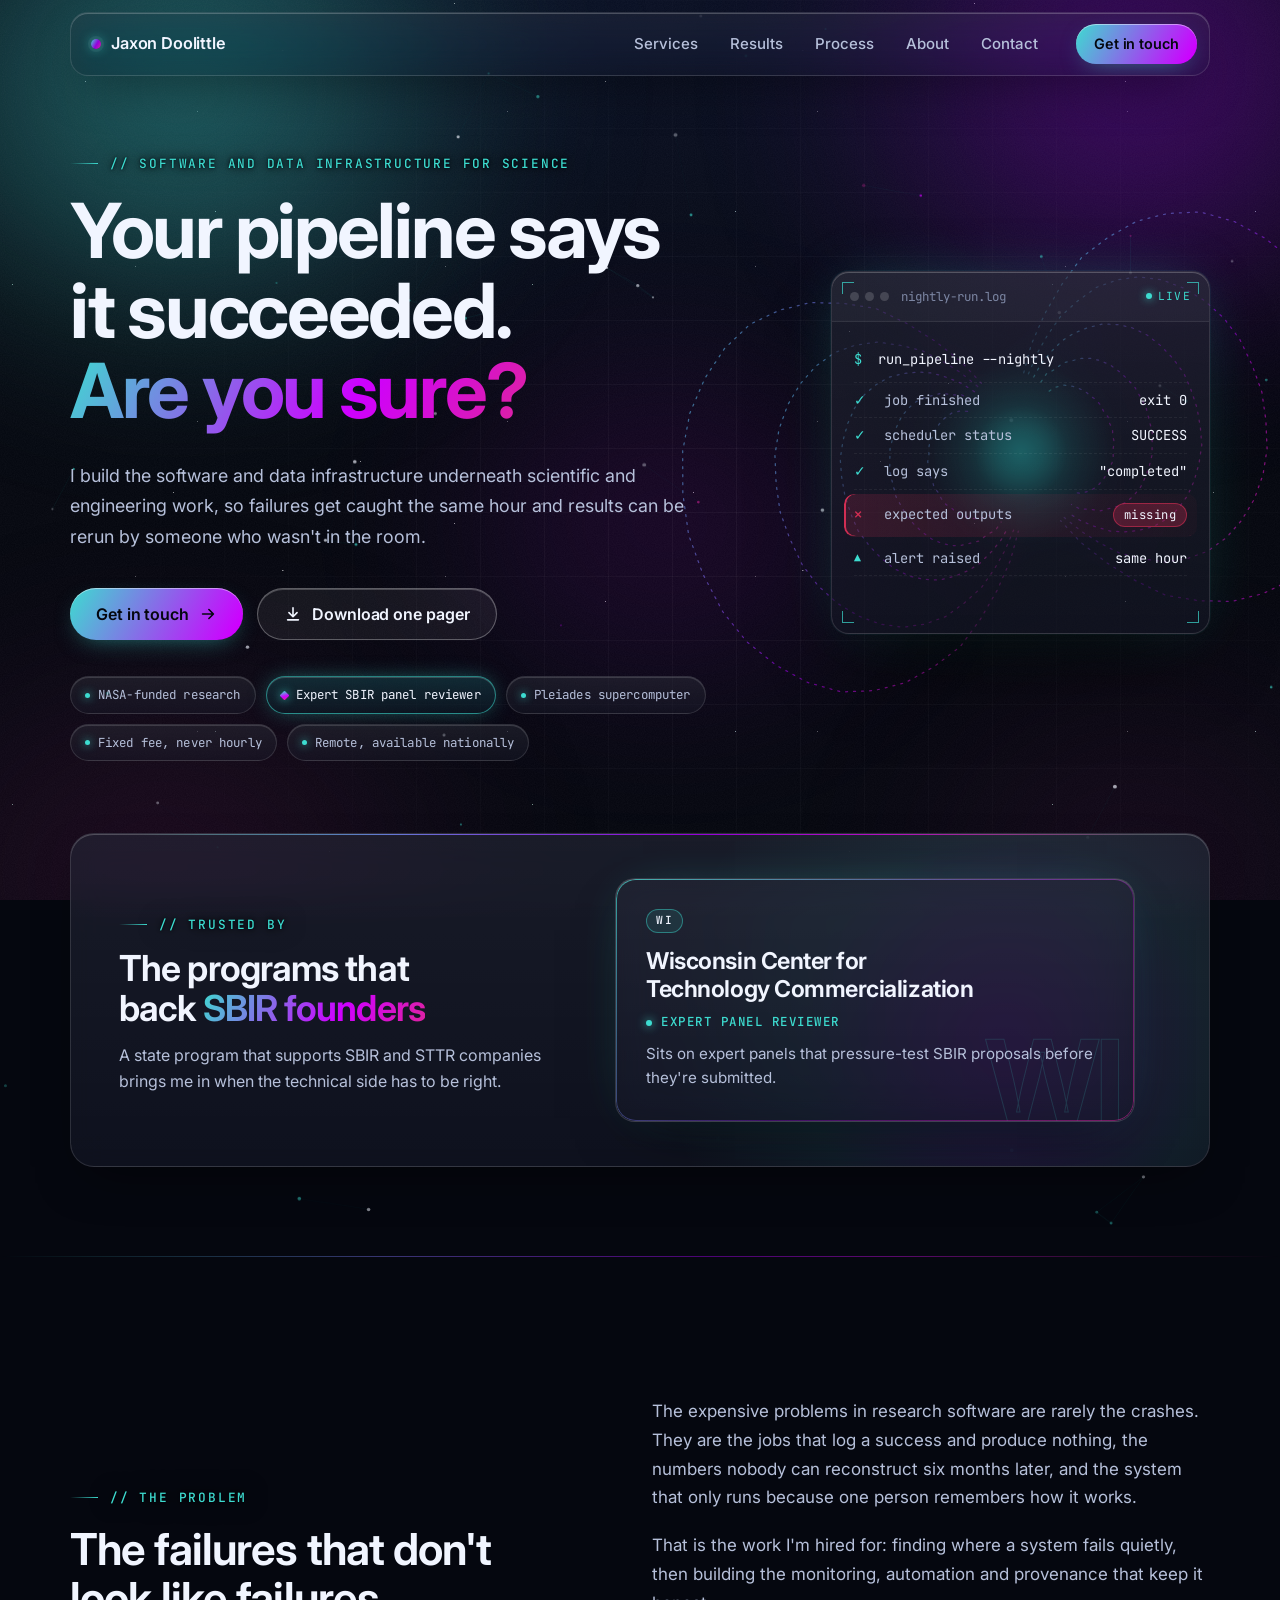
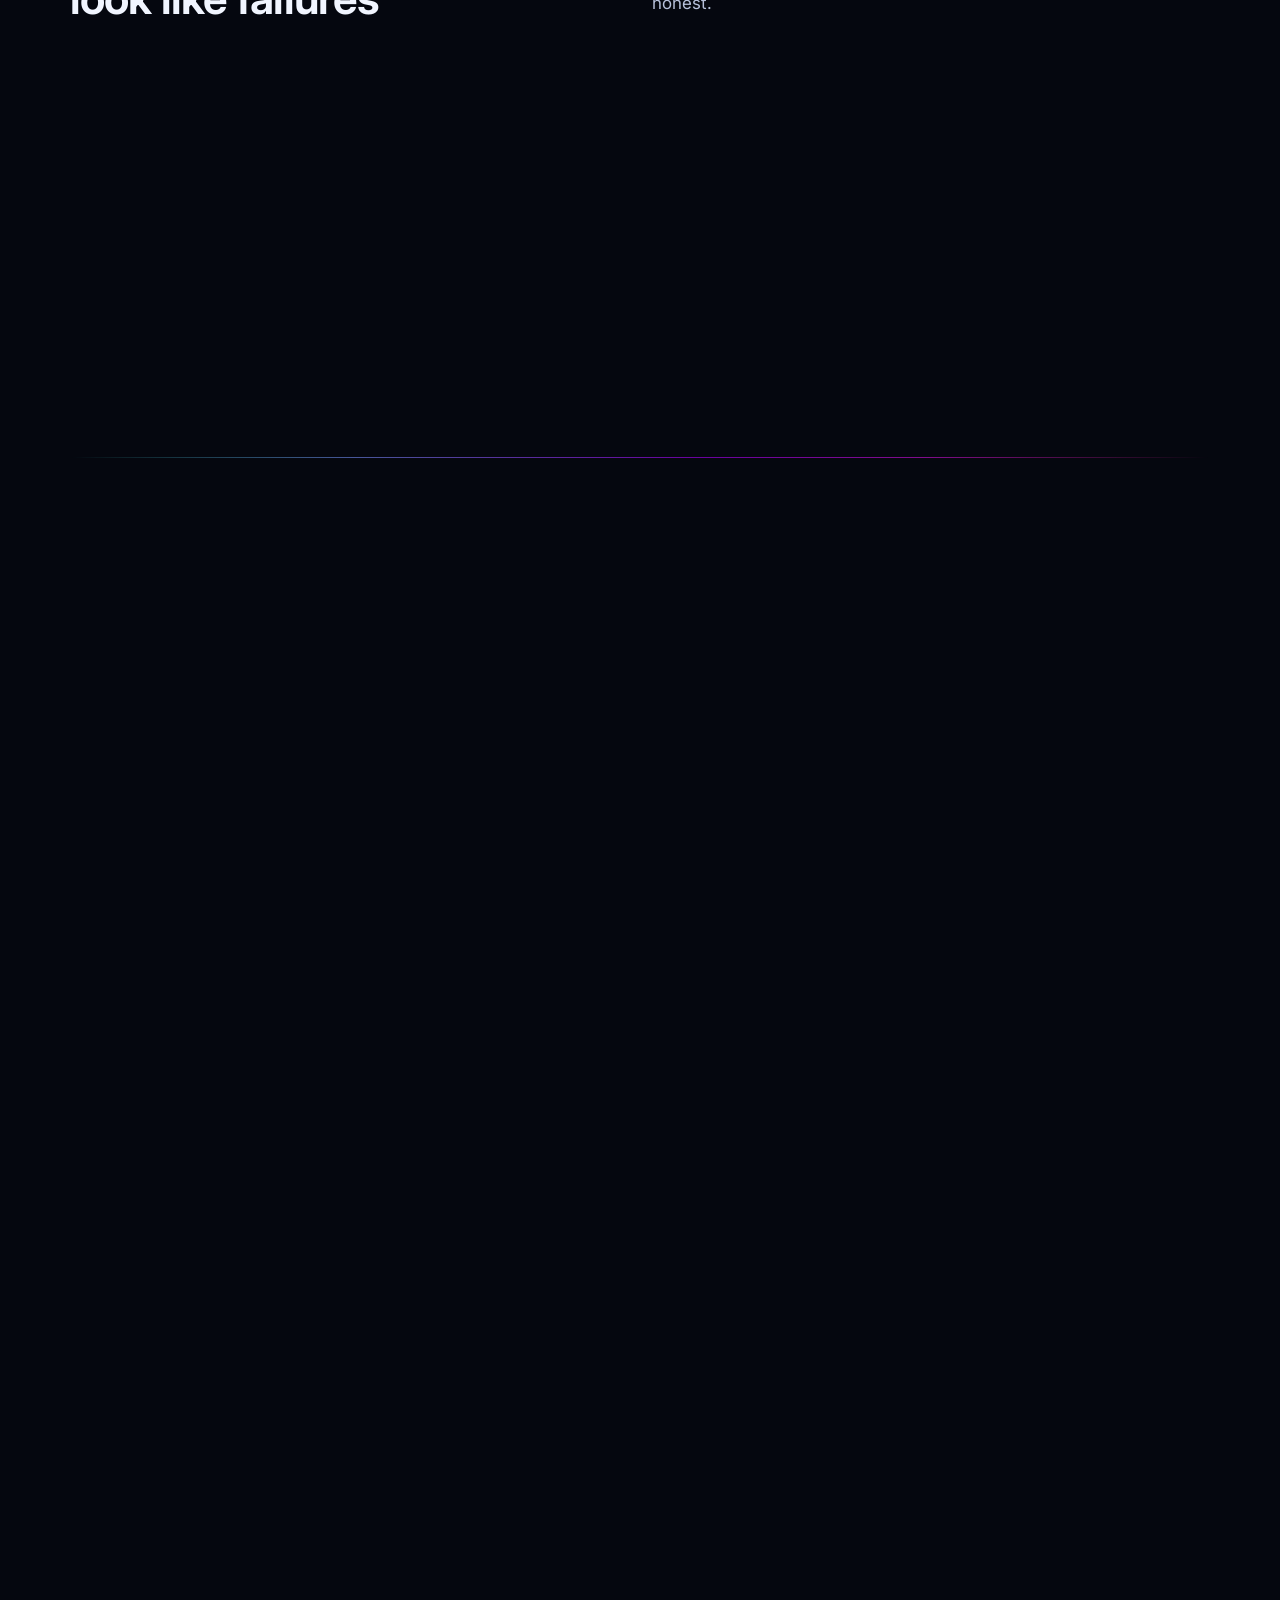
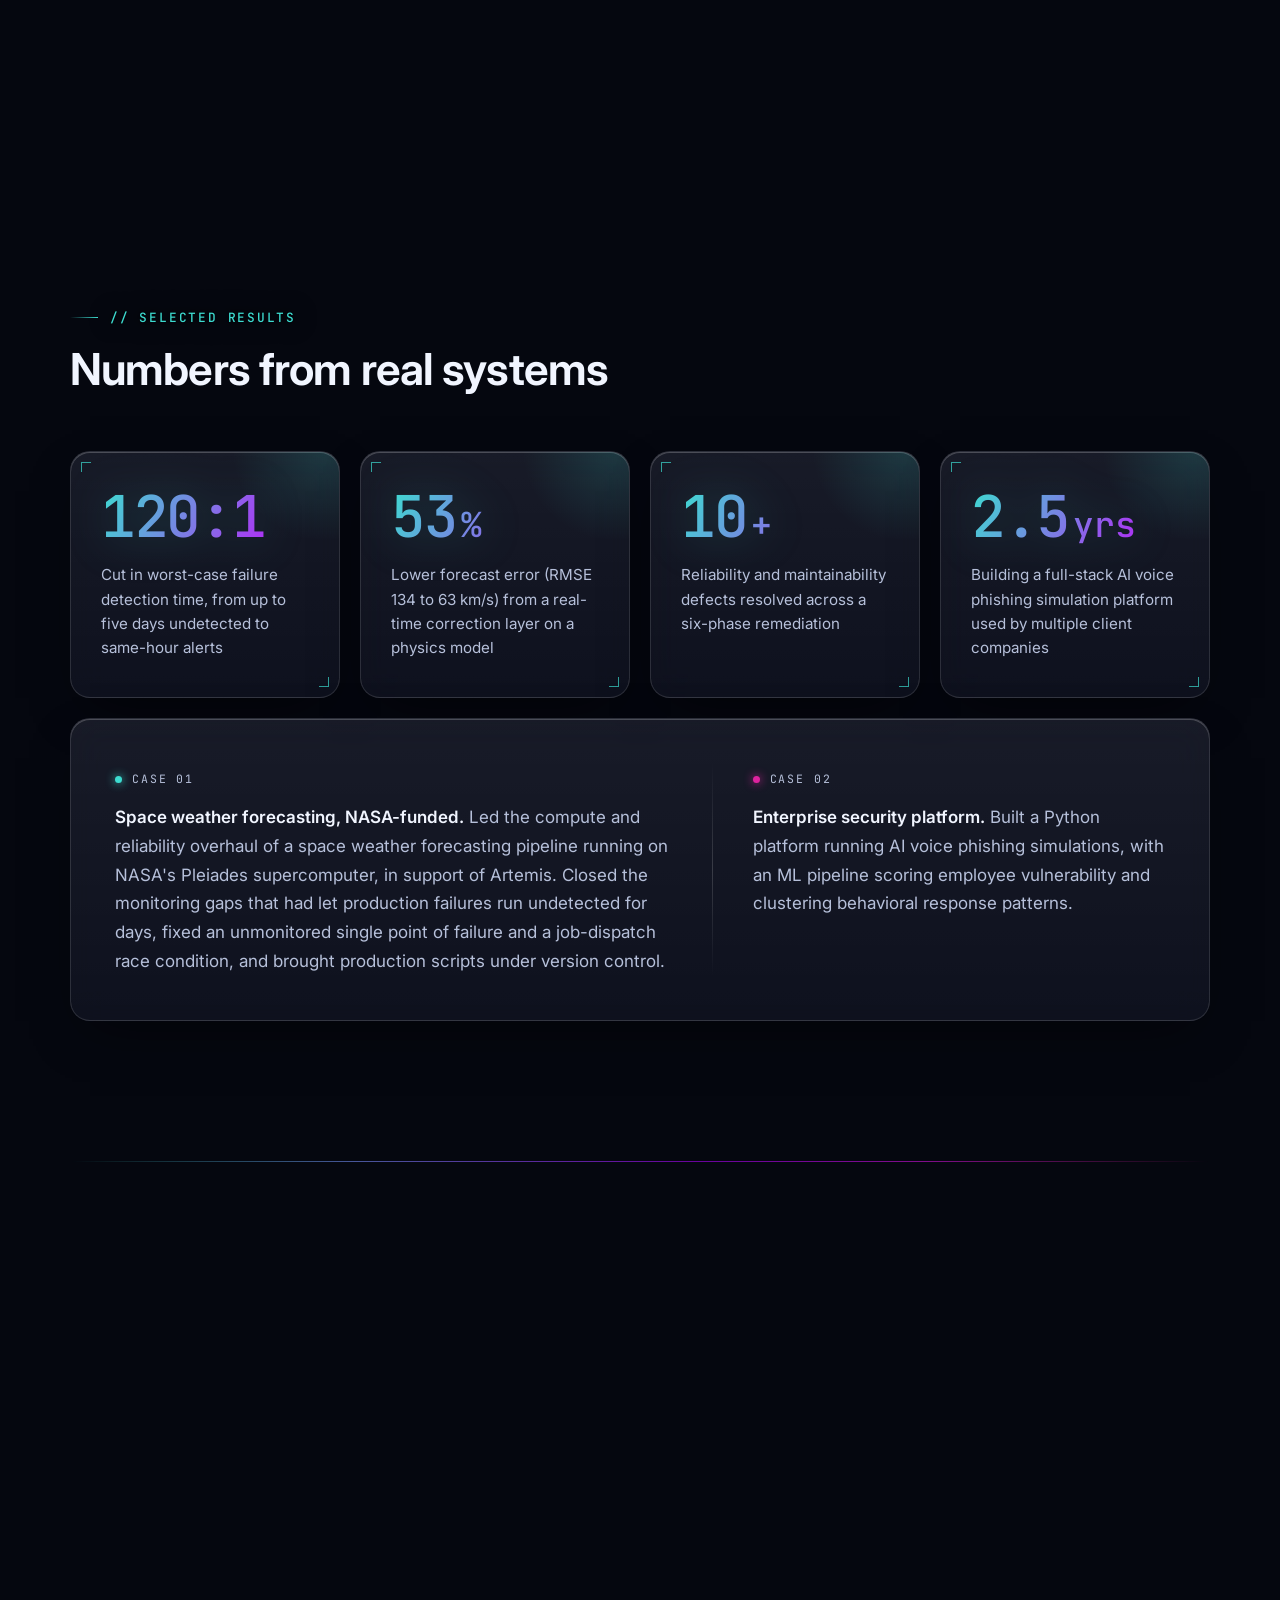
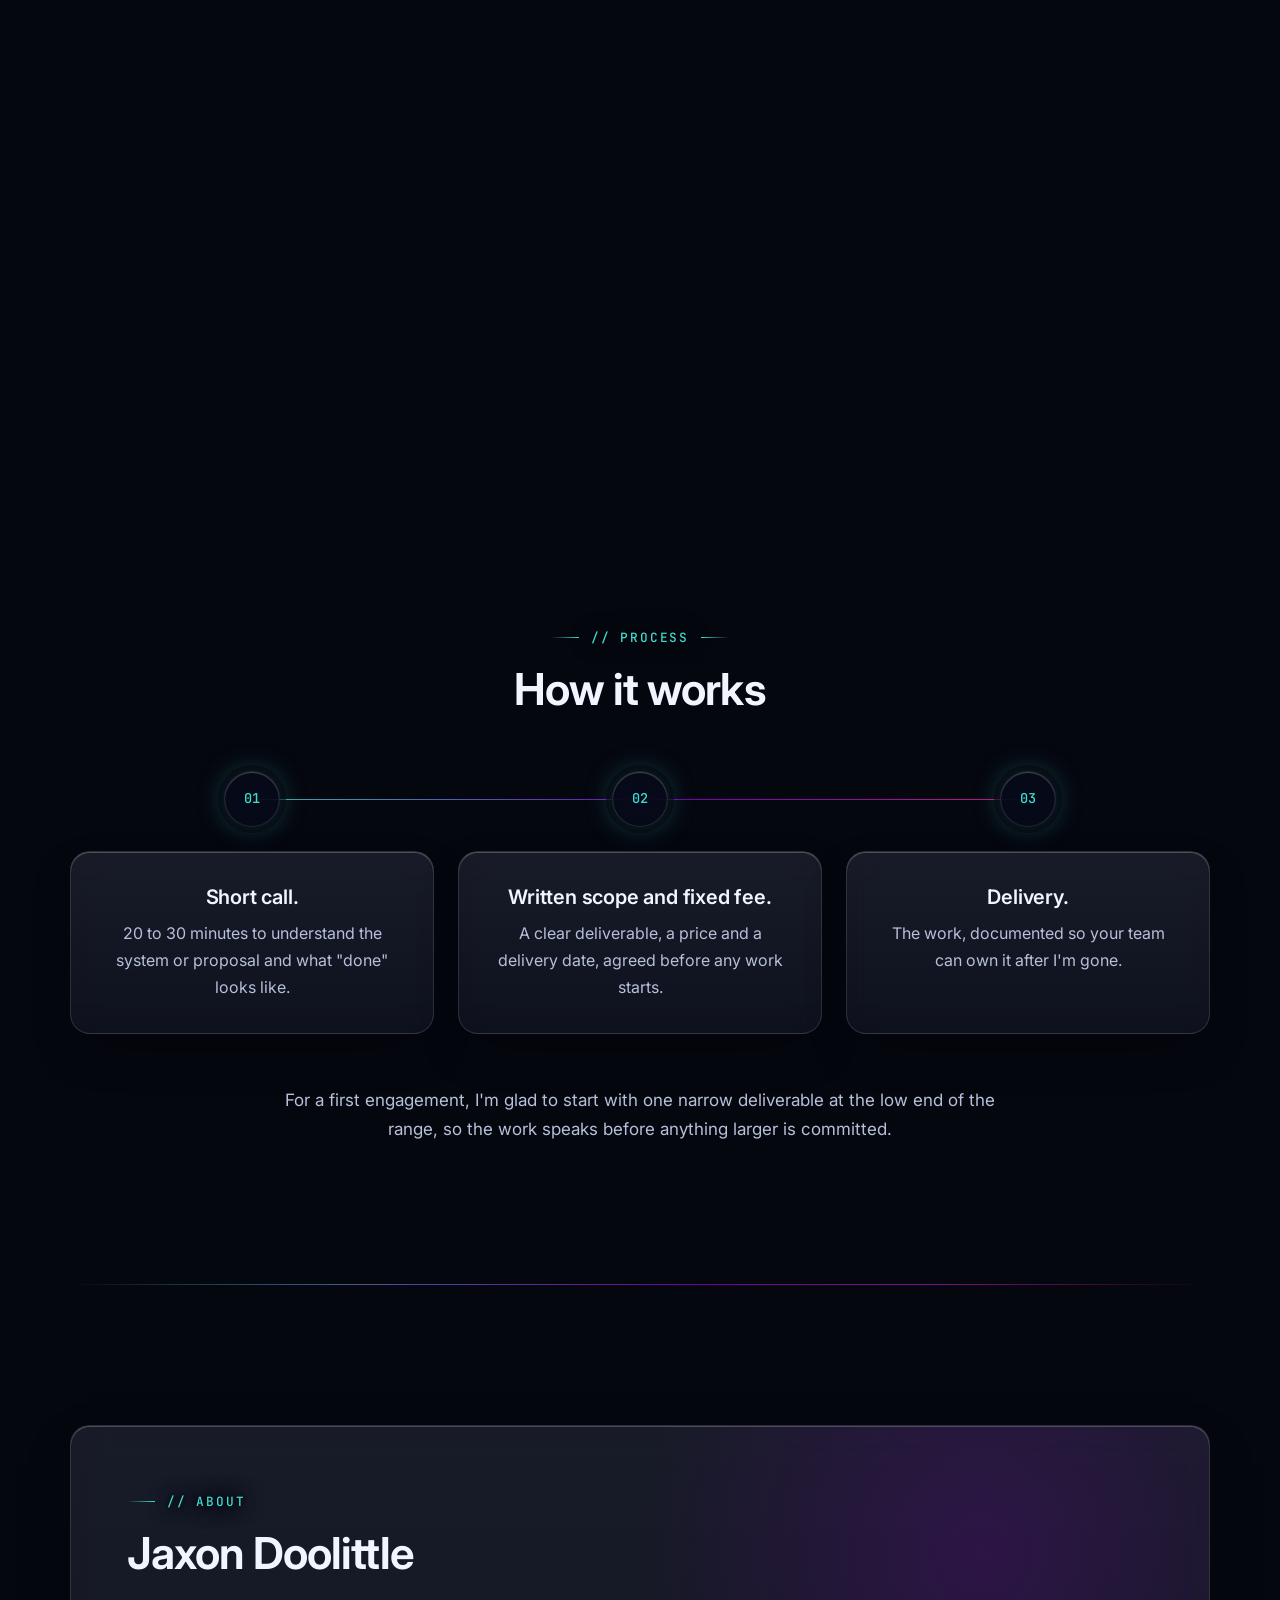
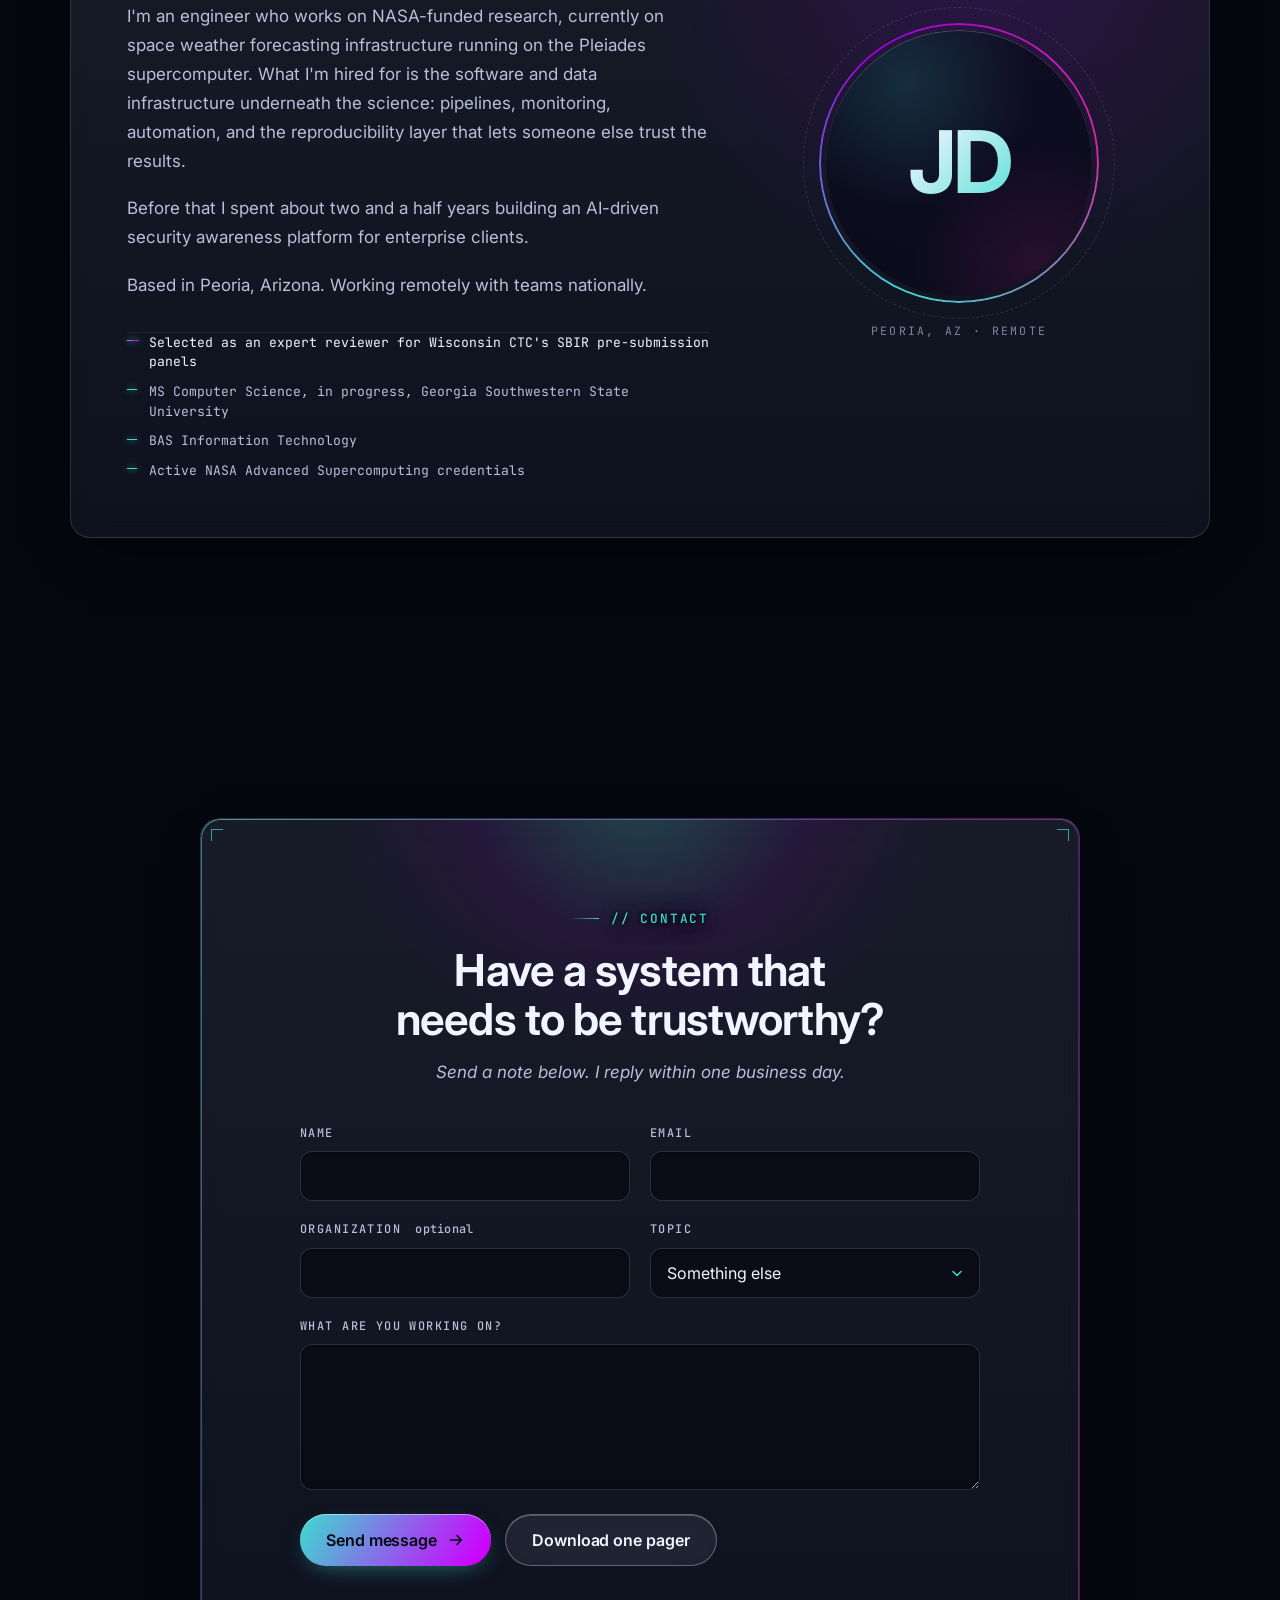
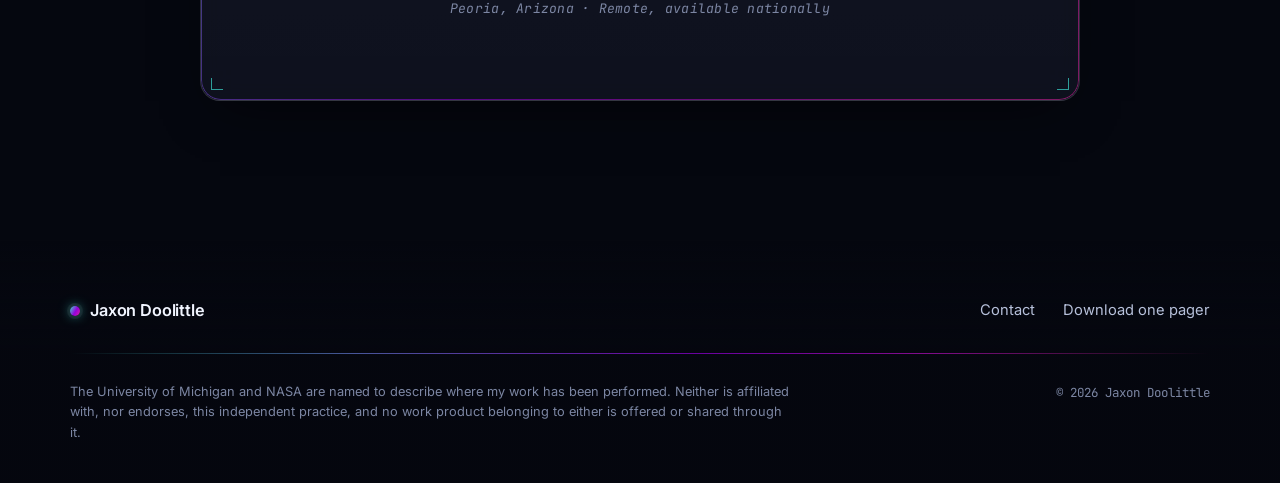
==== commit 661519c7: "Feature Wisconsin panel reviewer role across the site Adds optional featured, chip and about fields " ====
--- a/index.html
+++ b/index.html
@@ -449,7 +449,7 @@
               <p>Before that I spent about two and a half years building an AI-driven security awareness platform for enterprise clients.</p>
               <p>Based in Peoria, Arizona. Working remotely with teams nationally.</p>
             </div>
-            <!-- Once confirmed: "Selected as an expert reviewer for Wisconsin CTC's SBIR pre-submission panels." -->
+            <!-- Program reviewer and provider lines are added here by networks.js (the "about" field) once confirmed -->
             <ul class="creds mono" role="list" aria-label="Credentials">
               <li>MS Computer Science, in progress, Georgia Southwestern State University</li>
               <li>BAS Information Technology</li>
--- a/styles.css
+++ b/styles.css
@@ -135,6 +135,8 @@
   letter-spacing: 0.14em;
   line-height: 1.5;
   color: var(--aurora-teal);
+  /* Faint dark halo keeps teal labels readable where they cross the teal aurora glow */
+  text-shadow: 0 0 1px rgba(5, 7, 15, 0.95), 0 0 4px rgba(5, 7, 15, 0.95), 0 0 12px rgba(5, 7, 15, 0.95), 0 0 24px rgba(5, 7, 15, 0.8);
   margin-bottom: 18px;
 }
 .eyebrow::before {
@@ -691,6 +693,20 @@
   background: var(--aurora-teal);
   box-shadow: 0 0 8px var(--aurora-teal);
 }
+/* Featured chip (added by networks.js from a confirmed program's "chip" field) */
+.chip--featured {
+  color: var(--text-hi);
+  border-color: rgba(61, 220, 208, 0.55);
+  background: linear-gradient(180deg, rgba(61, 220, 208, 0.16), rgba(61, 220, 208, 0.05)), rgba(8, 11, 26, 0.5);
+  box-shadow: inset 0 1px 0 rgba(255, 255, 255, 0.18), 0 0 22px -6px rgba(61, 220, 208, 0.55);
+}
+.chip--featured::before {
+  width: 7px; height: 7px;
+  border-radius: 1px;
+  transform: rotate(45deg);
+  background: var(--grad-legible);
+  box-shadow: 0 0 10px rgba(61, 220, 208, 0.8);
+}
 
 /* Hero visual: magnetic field lines + pipeline log */
 .hero__visual {
@@ -874,51 +890,320 @@
   .hero--networks .networks { grid-row: 2; }
 }
 .hero--networks .scroll-cue { display: none; }
-.networks__strip {
-  padding: 18px clamp(16px, 2.4vw, 24px) 20px;
-  border-radius: 18px;
-}
+/* Panel: headline on the left, program cards on the right */
+.networks__panel {
+  position: relative;
+  overflow: hidden;
+  display: grid;
+  grid-template-columns: 1fr;
+  gap: clamp(24px, 4vw, 48px);
+  align-items: center;
+  padding: clamp(26px, 4vw, 44px) clamp(18px, 4vw, 48px);
+  border-radius: 24px;
+}
+@media (min-width: 900px) {
+  .networks__panel { grid-template-columns: minmax(0, 0.85fr) minmax(0, 1.15fr); }
+}
+/* Aurora glow in the panel corner and a gradient hairline along the top */
+.networks__panel::before {
+  content: "";
+  position: absolute;
+  right: -12%; top: -40%;
+  width: 60%; aspect-ratio: 1;
+  border-radius: 50%;
+  background: radial-gradient(closest-side, rgba(149, 0, 220, 0.18), rgba(61, 220, 208, 0.06) 60%, transparent);
+  pointer-events: none;
+}
+.networks__panel::after {
+  content: "";
+  position: absolute;
+  left: 6%; right: 6%; top: 0;
+  height: 1px;
+  background: var(--grad);
+  -webkit-mask: linear-gradient(90deg, transparent, #000 25%, #000 75%, transparent);
+  mask: linear-gradient(90deg, transparent, #000 25%, #000 75%, transparent);
+  pointer-events: none;
+}
+/* One light sweep across the panel as it fades in */
+.networks__sheen {
+  position: absolute;
+  inset: 0;
+  z-index: 0;
+  pointer-events: none;
+  background: linear-gradient(105deg, transparent 35%, rgba(61, 220, 208, 0.10) 47%, rgba(255, 255, 255, 0.08) 50%, rgba(206, 0, 255, 0.06) 53%, transparent 65%);
+  transform: translateX(-100%);
+}
+.networks.in .networks__sheen { animation: sheen 1.8s var(--ease) 0.35s 1 both; }
+@keyframes sheen { to { transform: translateX(100%); } }
+
+.networks__intro { position: relative; z-index: 1; min-width: 0; }
 .networks__eyebrow { margin-bottom: 14px; }
-.networks__list {
-  display: grid;
-  grid-template-columns: repeat(auto-fill, minmax(240px, 1fr));
-  gap: 12px;
-}
-@media (max-width: 559px) {
-  .networks__list { grid-template-columns: 1fr; }
-}
-.network-chip {
-  display: flex;
-  align-items: flex-start;
-  gap: 12px;
-  min-width: 0;
-  padding: 12px 16px;
+.networks__title {
+  font-size: clamp(1.6rem, 2.8vw, 2.25rem);
+  font-weight: 650;
+  line-height: 1.12;
+  letter-spacing: -0.025em;
+  text-wrap: balance;
+  margin-bottom: 14px;
+}
+.networks__lede {
+  max-width: 34em;
+  font-size: 1rem;
+  line-height: 1.65;
+  color: var(--text-mid);
+}
+/* Pinned featured program, always visible beside the carousel */
+.networks__featured {
+  position: relative;
+  display: inline-flex;
+  align-items: center;
+  gap: 14px;
+  max-width: 100%;
+  margin-top: 22px;
+  padding: 12px 18px 12px 16px;
   border-radius: 14px;
-  background: linear-gradient(180deg, rgba(255, 255, 255, 0.06), rgba(255, 255, 255, 0.025)), rgba(8, 11, 26, 0.55);
-  border: 1px solid var(--glass-border);
-  box-shadow: inset 0 1px 0 rgba(255, 255, 255, 0.14);
-}
-.network-chip__dot {
+  background: linear-gradient(180deg, rgba(61, 220, 208, 0.12), rgba(61, 220, 208, 0.03)), rgba(8, 11, 26, 0.6);
+  box-shadow: inset 0 1px 0 rgba(255, 255, 255, 0.16), 0 0 30px -10px rgba(61, 220, 208, 0.55);
+}
+.networks__featured::before {
+  content: "";
+  position: absolute;
+  inset: 0;
+  border-radius: inherit;
+  padding: 1px;
+  background: linear-gradient(120deg, rgba(61, 220, 208, 0.8), rgba(206, 0, 255, 0.45) 60%, rgba(222, 35, 158, 0.6));
+  -webkit-mask: linear-gradient(#000 0 0) content-box, linear-gradient(#000 0 0);
+  -webkit-mask-composite: xor;
+  mask: linear-gradient(#000 0 0) content-box exclude, linear-gradient(#000 0 0);
+  pointer-events: none;
+}
+.networks__featured-icon {
   flex: none;
-  width: 6px; height: 6px;
-  margin-top: 0.55em;
-  border-radius: 50%;
-  background: var(--aurora-teal);
-  box-shadow: 0 0 8px var(--aurora-teal);
-}
-.network-chip__text { display: flex; flex-direction: column; gap: 2px; min-width: 0; }
-.network-chip__org {
+  width: 10px; height: 10px;
+  border-radius: 2px;
+  transform: rotate(45deg);
+  background: var(--grad-legible);
+  box-shadow: 0 0 12px rgba(61, 220, 208, 0.8);
+}
+.networks__featured-text { display: flex; flex-direction: column; gap: 2px; min-width: 0; }
+.networks__featured-role {
+  font-family: var(--font-mono);
+  font-size: 0.72rem;
+  font-weight: 500;
+  letter-spacing: 0.14em;
+  text-transform: uppercase;
+  color: var(--aurora-teal);
+}
+.networks__featured-org {
   font-size: 0.95rem;
   font-weight: 600;
   line-height: 1.35;
-  letter-spacing: -0.005em;
   color: var(--text-hi);
 }
-.network-chip__label {
-  font-size: 0.82rem;
-  line-height: 1.45;
-  color: var(--text-lo);
-}
+
+.networks__states {
+  margin-top: 18px;
+  font-family: var(--font-mono);
+  font-size: 0.78rem;
+  font-weight: 500;
+  letter-spacing: 0.2em;
+  color: var(--text-mid);
+  white-space: pre;
+}
+
+.networks__stage { position: relative; z-index: 1; min-width: 0; }
+.networks__cards {
+  display: grid;
+  grid-template-columns: 1fr;
+  gap: 16px;
+}
+@media (min-width: 560px) {
+  [data-mode="pair"] .networks__cards { grid-template-columns: 1fr 1fr; }
+}
+[data-mode="single"] .networks__cards { max-width: 520px; margin-inline: auto; }
+
+/* Program card */
+.program-card {
+  position: relative;
+  overflow: hidden;
+  display: flex;
+  flex-direction: column;
+  gap: 10px;
+  min-width: 0;
+  padding: clamp(22px, 2.6vw, 30px);
+  border-radius: 20px;
+  border-color: rgba(255, 255, 255, 0.14);
+  box-shadow:
+    inset 0 1px 0 var(--glass-highlight),
+    0 24px 60px -28px rgba(0, 0, 0, 0.8),
+    0 0 50px -24px rgba(61, 220, 208, 0.45);
+}
+/* Gradient border */
+.program-card::after {
+  content: "";
+  position: absolute;
+  inset: 0;
+  border-radius: inherit;
+  padding: 1px;
+  background: linear-gradient(140deg, rgba(61, 220, 208, 0.7), rgba(149, 0, 220, 0.35) 55%, rgba(222, 35, 158, 0.5));
+  -webkit-mask: linear-gradient(#000 0 0) content-box, linear-gradient(#000 0 0);
+  -webkit-mask-composite: xor;
+  mask: linear-gradient(#000 0 0) content-box exclude, linear-gradient(#000 0 0);
+  pointer-events: none;
+}
+/* Oversized state code in the corner, as texture */
+.program-card__mark {
+  position: absolute;
+  right: 0.12em;
+  bottom: -0.16em;
+  font-family: var(--font-sans);
+  font-size: clamp(5.5rem, 9vw, 7.5rem);
+  font-weight: 700;
+  line-height: 1;
+  letter-spacing: -0.04em;
+  color: transparent;
+  -webkit-text-stroke: 1px rgba(61, 220, 208, 0.16);
+  pointer-events: none;
+  user-select: none;
+}
+.program-card > *:not(.program-card__mark) { position: relative; }
+.program-card__top { display: flex; align-items: center; gap: 10px; margin-bottom: 4px; }
+.program-card__state {
+  display: inline-grid;
+  place-items: center;
+  min-width: 36px;
+  height: 24px;
+  padding: 0 9px;
+  border-radius: 999px;
+  font-family: var(--font-mono);
+  font-size: 0.7rem;
+  font-weight: 500;
+  letter-spacing: 0.14em;
+  color: var(--text-hi);
+  border: 1px solid rgba(61, 220, 208, 0.45);
+  background: rgba(61, 220, 208, 0.1);
+}
+.program-card__org {
+  font-size: clamp(1.2rem, 1.9vw, 1.45rem);
+  font-weight: 650;
+  line-height: 1.22;
+  letter-spacing: -0.02em;
+  text-wrap: balance;
+}
+.program-card__role {
+  display: inline-flex;
+  align-items: flex-start;
+  gap: 9px;
+  line-height: 1.5;
+  font-family: var(--font-mono);
+  font-size: 0.78rem;
+  font-weight: 500;
+  letter-spacing: 0.12em;
+  text-transform: uppercase;
+  color: var(--aurora-teal);
+}
+.program-card__dot {
+  flex: none;
+  width: 6px; height: 6px;
+  margin-top: calc(0.75em - 3px); /* centred on the first line when the role wraps */
+  border-radius: 50%;
+  background: var(--aurora-teal);
+  box-shadow: 0 0 10px var(--aurora-teal);
+}
+.program-card__detail {
+  max-width: 32em;
+  font-size: 0.95rem;
+  line-height: 1.6;
+  color: var(--text-mid);
+}
+
+@media (max-width: 559px) {
+  .program-card__role { letter-spacing: 0.07em; }
+}
+
+/* Carousel: one card in focus, neighbours set back and dimmed */
+.carousel { position: relative; }
+.carousel__track {
+  position: relative;
+  display: grid;
+  padding-block: 8px;
+  touch-action: pan-y;
+  -webkit-mask: linear-gradient(90deg, transparent, #000 12%, #000 88%, transparent);
+  mask: linear-gradient(90deg, transparent, #000 12%, #000 88%, transparent);
+}
+.carousel .program-card {
+  grid-area: 1 / 1;
+  justify-self: center;
+  width: 64%;
+  cursor: pointer;
+  transform: translateX(calc(var(--d, 0) * 62%)) scale(0.82);
+  opacity: 0.32;
+  filter: blur(2px) saturate(0.6);
+  z-index: 1;
+  transition: transform 700ms var(--ease), opacity 700ms var(--ease), filter 700ms var(--ease);
+}
+.carousel .program-card[data-pos="center"] {
+  --glass-tint: rgba(10, 13, 30, 0.94);
+  transform: none;
+  opacity: 1;
+  filter: none;
+  z-index: 3;
+  cursor: default;
+}
+.carousel .program-card[data-pos="hidden"] {
+  opacity: 0;
+  transform: translateX(calc(var(--d, 0) * 40%)) scale(0.7);
+  pointer-events: none;
+  z-index: 0;
+}
+.carousel .program-card[data-pos="side"]:hover { opacity: 0.55; }
+@media (max-width: 559px) {
+  .carousel .program-card { width: 80%; transform: translateX(calc(var(--d, 0) * 66%)) scale(0.84); }
+}
+.carousel__controls {
+  display: flex;
+  align-items: center;
+  justify-content: center;
+  gap: 10px;
+  margin-top: 18px;
+}
+.carousel__btn {
+  display: grid;
+  place-items: center;
+  width: 40px; height: 40px;
+  border-radius: 50%;
+  color: var(--text-hi);
+  background: rgba(255, 255, 255, 0.05);
+  border: 1px solid rgba(255, 255, 255, 0.16);
+  transition: background-color 200ms ease-out, border-color 200ms ease-out;
+}
+.carousel__btn:hover { background: rgba(255, 255, 255, 0.1); border-color: rgba(61, 220, 208, 0.6); }
+.carousel__btn svg { pointer-events: none; width: 18px; height: 18px; fill: none; stroke: currentColor; stroke-width: 1.8; stroke-linecap: round; stroke-linejoin: round; }
+.carousel__btn--pause { width: 34px; height: 34px; margin-left: 6px; }
+.carousel__btn--pause svg { width: 14px; height: 14px; }
+.carousel__btn--pause.is-paused svg { fill: currentColor; stroke: none; }
+.carousel__dots { display: flex; align-items: center; gap: 4px; }
+.carousel__dot {
+  width: 24px; height: 24px;
+  display: grid;
+  place-items: center;
+  border-radius: 50%;
+}
+.carousel__dot::before {
+  content: "";
+  width: 7px; height: 7px;
+  border-radius: 999px;
+  background: rgba(255, 255, 255, 0.25);
+  transition: width 300ms var(--ease), background-color 300ms ease-out;
+}
+.carousel__dot[aria-current="true"]::before {
+  width: 20px;
+  background: var(--aurora-teal);
+  box-shadow: 0 0 10px rgba(61, 220, 208, 0.6);
+}
+
+.lite .networks__sheen { display: none; }
+.lite .carousel .program-card { filter: none; }
 
 /* ---------- Problem cards ---------- */
 .icon {
@@ -1178,7 +1463,7 @@
   padding: 14px 18px;
   border-radius: 0 var(--radius-sm) var(--radius-sm) 0;
   border-left: 2px solid rgba(61, 220, 208, 0.55);
-  background: linear-gradient(90deg, rgba(61, 220, 208, 0.05), transparent 80%), rgba(5, 7, 15, 0.72);
+  background: linear-gradient(90deg, rgba(61, 220, 208, 0.05), transparent 80%), rgba(5, 7, 15, 0.82);
   backdrop-filter: blur(12px);
   -webkit-backdrop-filter: blur(12px);
 }
@@ -1366,6 +1651,10 @@
   background: var(--aurora-teal);
   box-shadow: 0 0 6px var(--aurora-teal);
 }
+/* Program line added by networks.js from a confirmed program's "about" field */
+.creds .creds__featured { color: var(--text-hi); }
+.creds .creds__featured::before { background: var(--grad-legible); width: 12px; }
+
 .about__portrait {
   position: relative;
   display: flex;
@@ -1488,7 +1777,7 @@
   text-transform: uppercase;
   color: var(--text-mid);
 }
-.form-field__opt { text-transform: none; letter-spacing: 0.02em; color: var(--text-lo); margin-left: 6px; }
+.form-field__opt { text-transform: none; letter-spacing: 0.02em; color: var(--text-mid); margin-left: 6px; }
 .form-field input,
 .form-field select,
 .form-field textarea {
@@ -1703,6 +1992,7 @@
   }
   .blob, .stars::after, .terminal, .field__lines path, .avatar__ring, .scroll-cue__line { animation: none !important; }
   .t-cursor { animation: none !important; }
+  .networks__sheen { display: none; }
   .hero__particles { display: none; }
   .js .reveal,
   .rise,
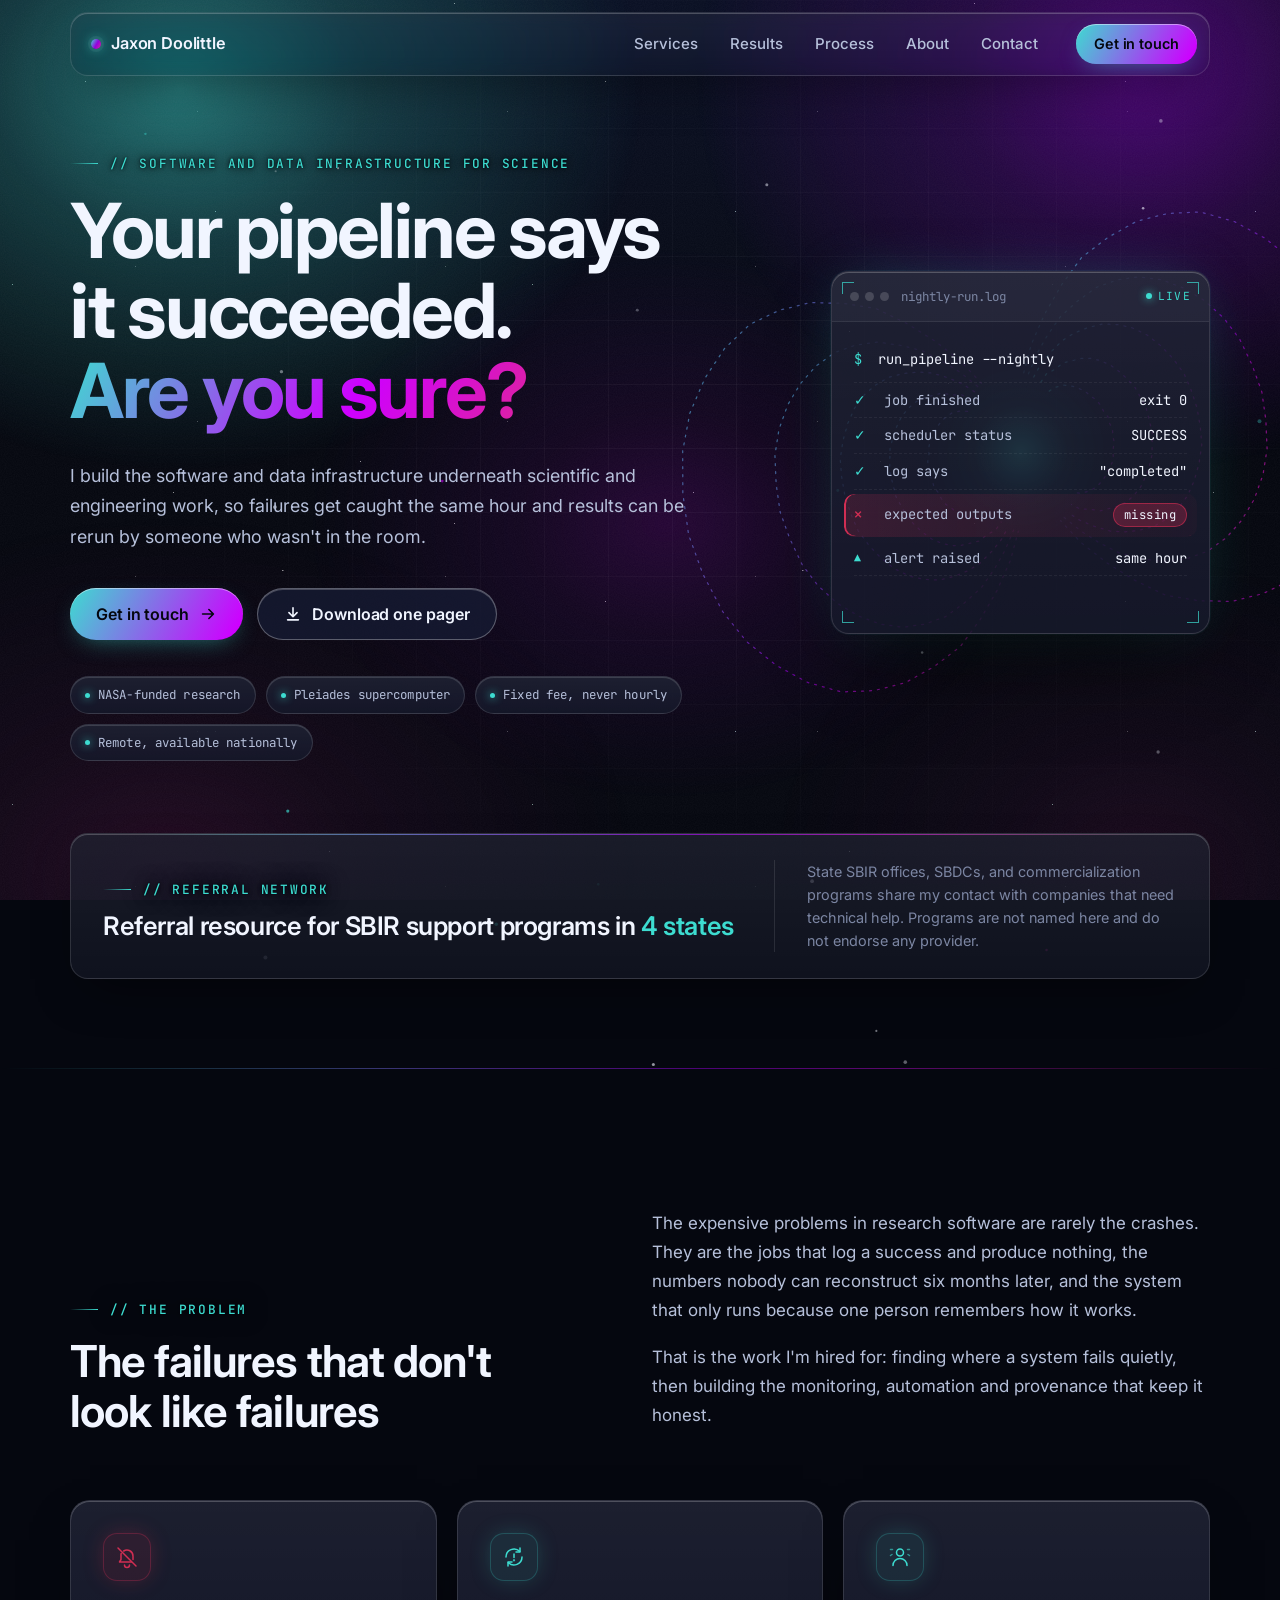
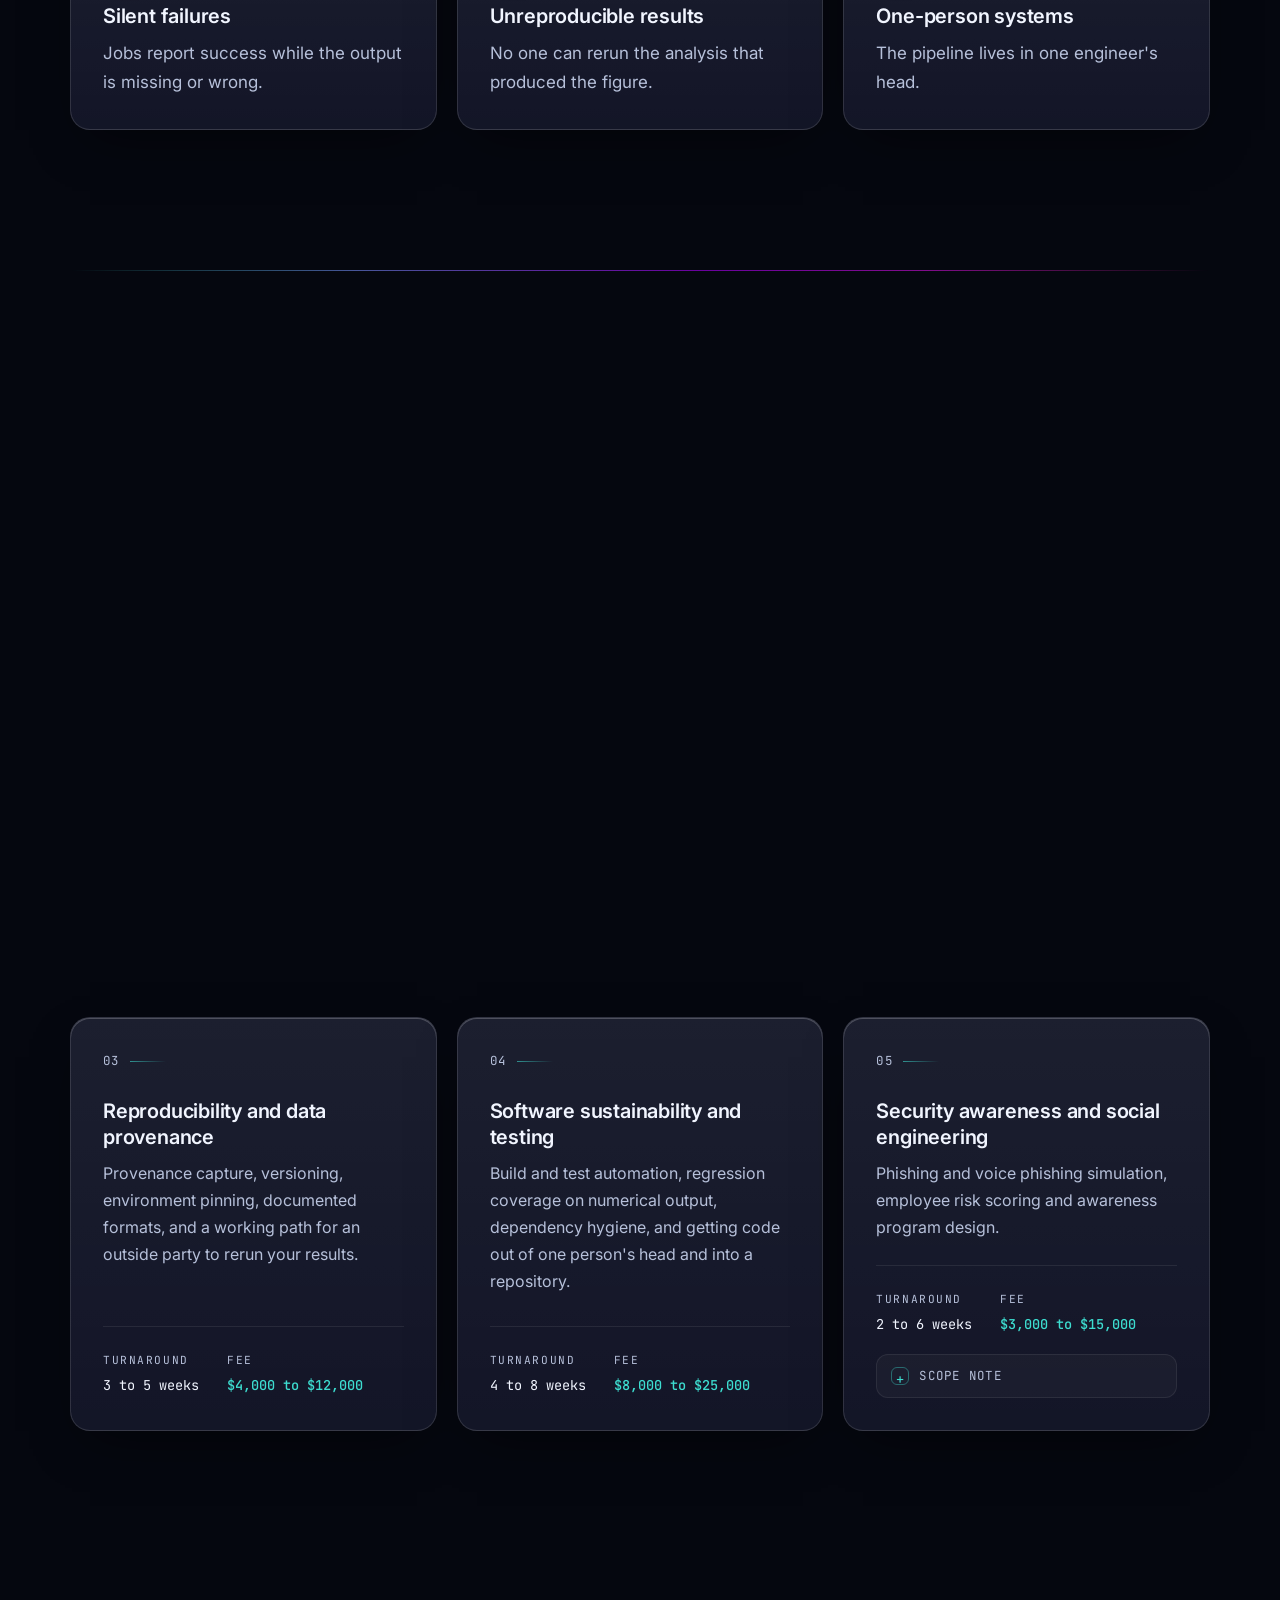
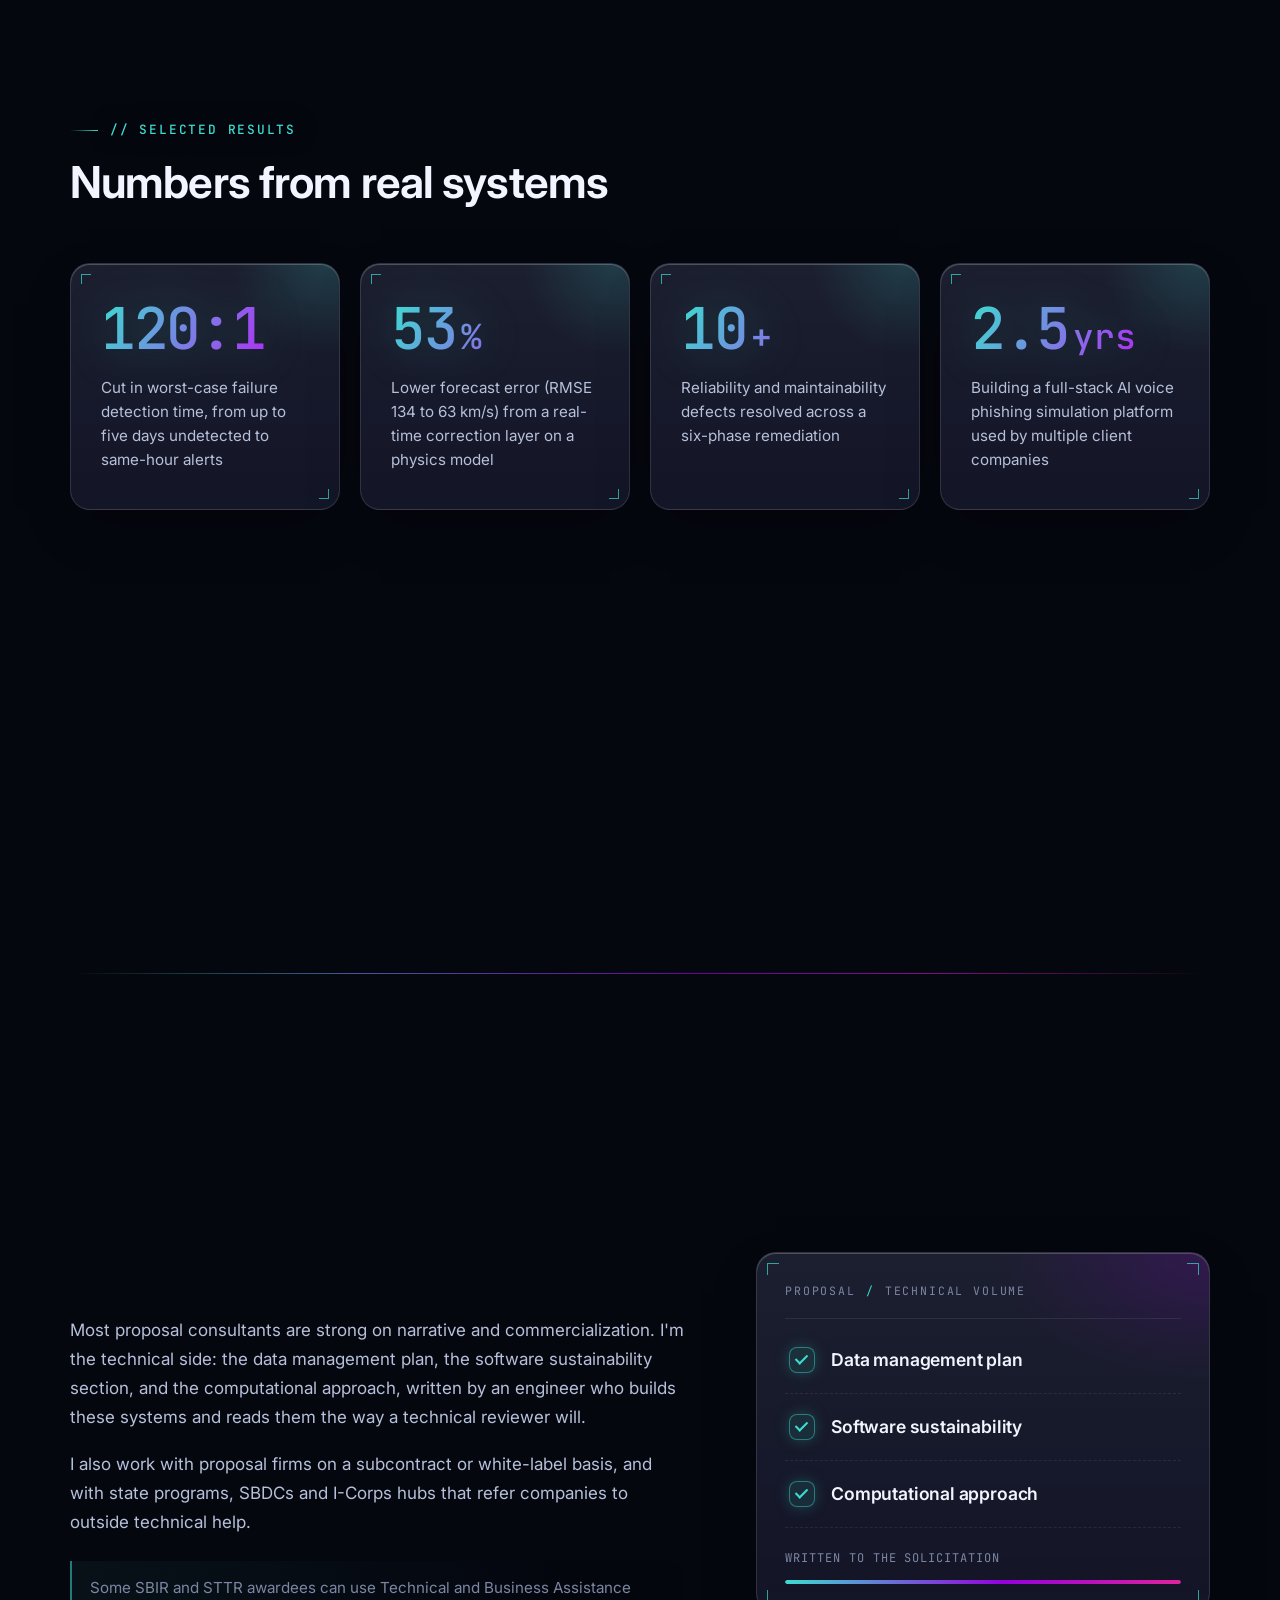
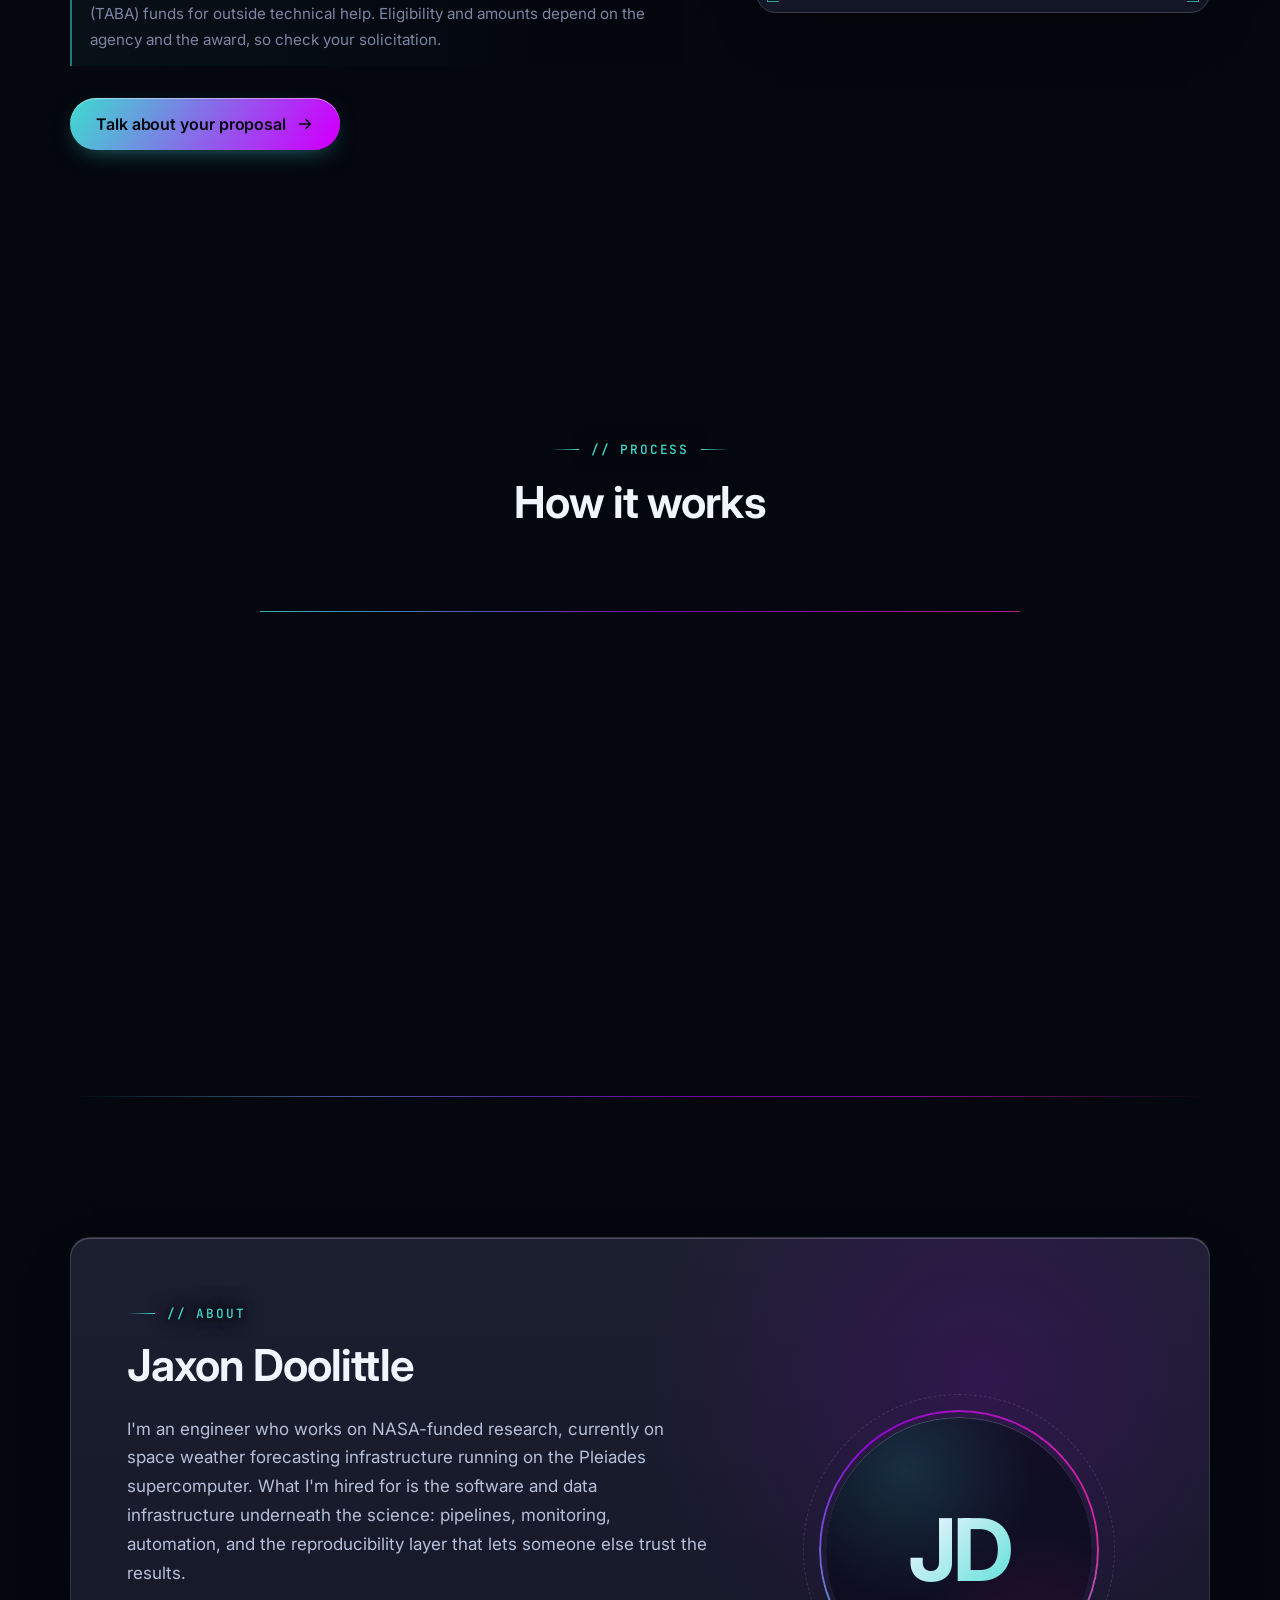
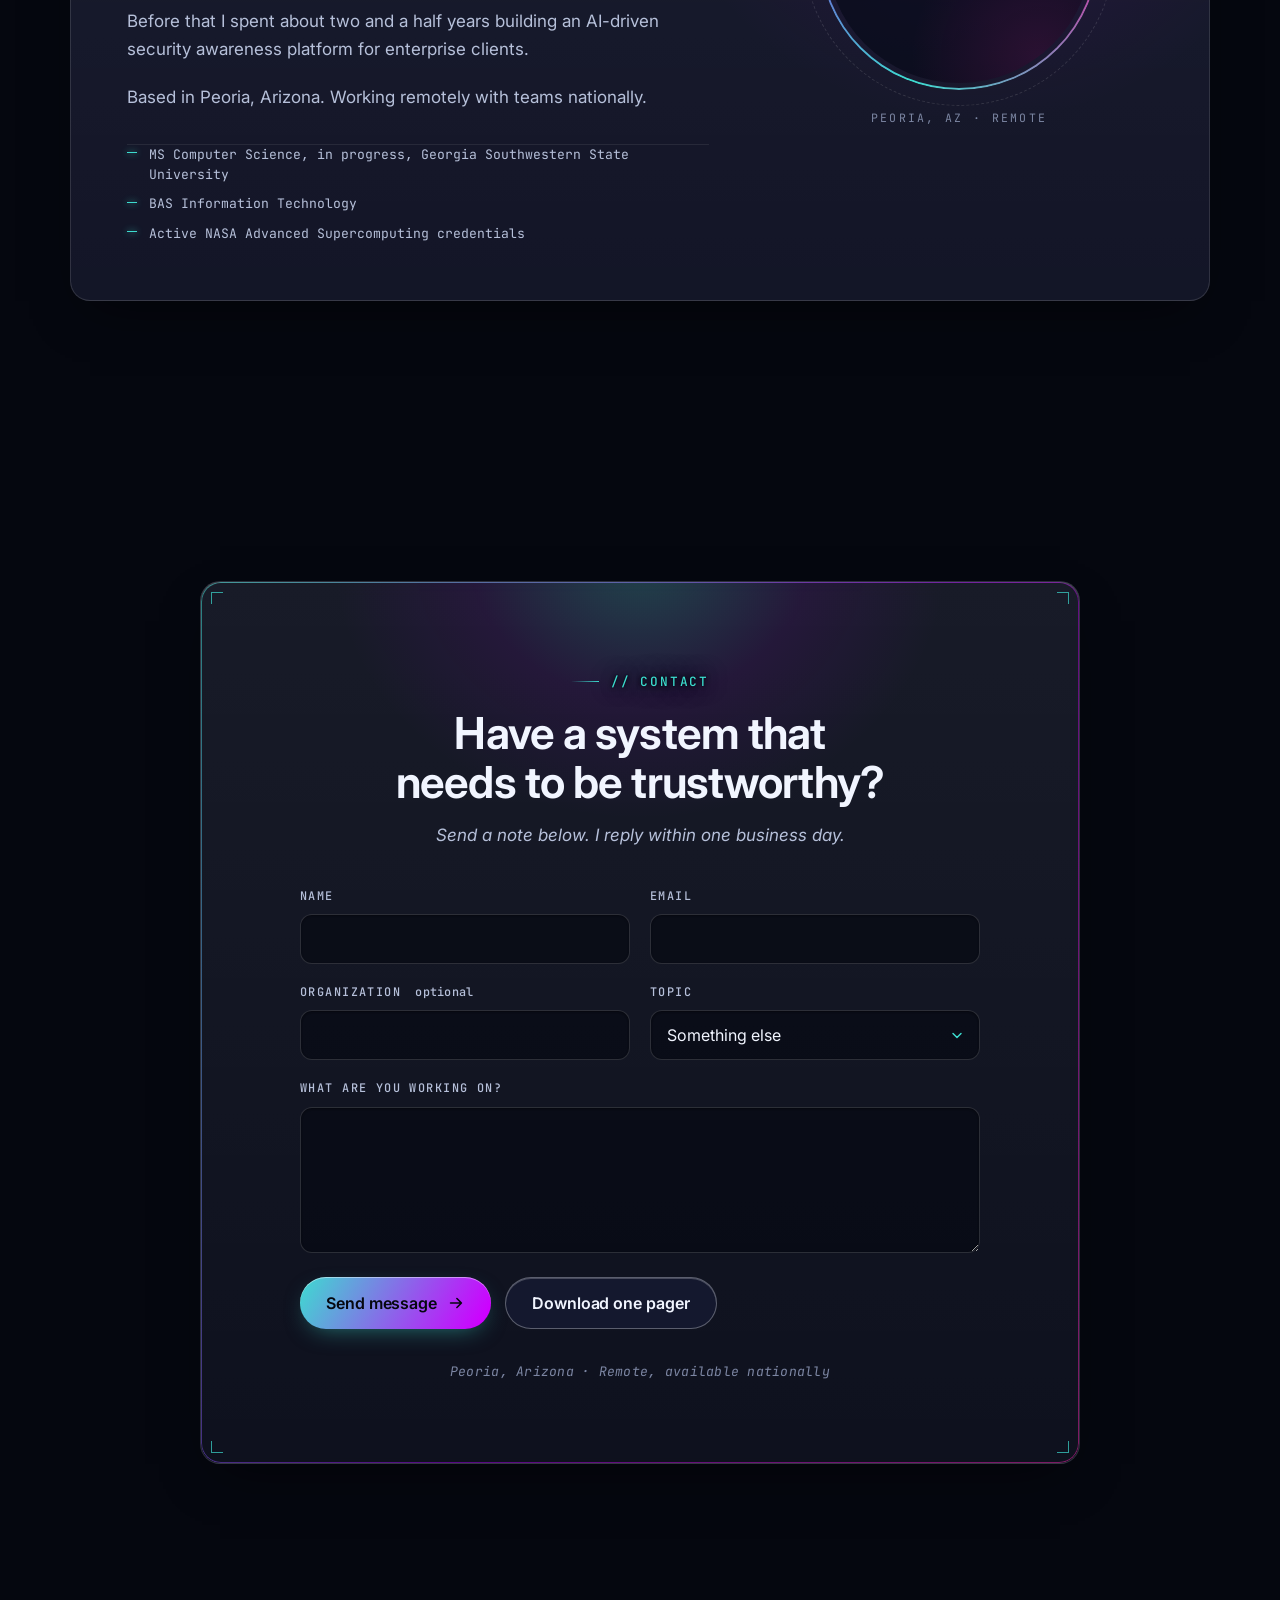
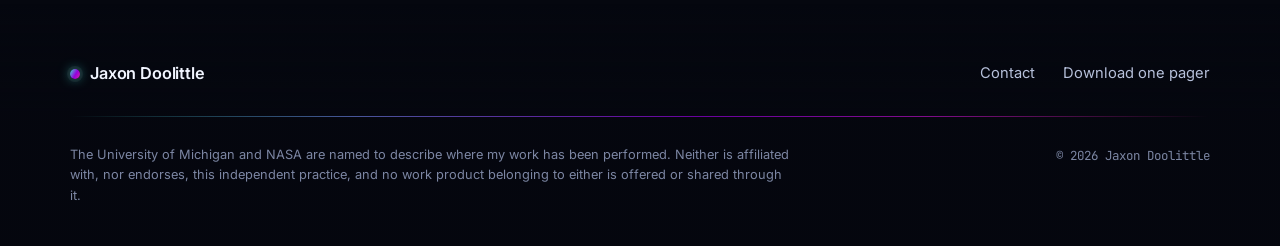
==== commit e763e505: "Replace Trusted by section with an unnamed referral strip Honesty fixes: remove the Expert SBIR pane" ====
--- a/index.html
+++ b/index.html
@@ -47,7 +47,6 @@
       } catch (e) {}
     })(document.documentElement);
   </script>
-  <script src="networks.js" defer></script>
   <script src="main.js" defer></script>
 
   <script type="application/ld+json">
@@ -146,6 +145,17 @@
           </ul>
         </div>
 
+        <section class="referral reveal" aria-labelledby="referral-title">
+          <div class="referral__strip glass">
+            <div class="referral__main">
+              <p class="eyebrow referral__eyebrow">// REFERRAL NETWORK</p>
+              <!-- The number comes from REFERRAL_STATE_COUNT at the top of main.js; keep this fallback in step with it -->
+              <h2 id="referral-title" class="referral__title">Referral resource for SBIR support programs in <span class="referral__count"><span data-referral-count>4</span> <span data-referral-unit>states</span></span></h2>
+            </div>
+            <p class="referral__note">State SBIR offices, SBDCs, and commercialization programs share my contact with companies that need technical help. Programs are not named here and do not endorse any provider.</p>
+          </div>
+        </section>
+
         <div class="hero__visual rise" style="--i:6" aria-hidden="true">
           <svg class="field" viewBox="0 0 600 600" focusable="false">
             <defs>
@@ -196,10 +206,6 @@
         </div>
       </div>
 
-      <a class="scroll-cue" href="#problem" aria-label="Scroll to the next section">
-        <span class="mono">SCROLL</span>
-        <span class="scroll-cue__line" aria-hidden="true"></span>
-      </a>
     </section>
 
     <!-- ============ THE PROBLEM ============ -->
@@ -449,7 +455,6 @@
               <p>Before that I spent about two and a half years building an AI-driven security awareness platform for enterprise clients.</p>
               <p>Based in Peoria, Arizona. Working remotely with teams nationally.</p>
             </div>
-            <!-- Program reviewer and provider lines are added here by networks.js (the "about" field) once confirmed -->
             <ul class="creds mono" role="list" aria-label="Credentials">
               <li>MS Computer Science, in progress, Georgia Southwestern State University</li>
               <li>BAS Information Technology</li>
--- a/styles.css
+++ b/styles.css
@@ -693,20 +693,6 @@
   background: var(--aurora-teal);
   box-shadow: 0 0 8px var(--aurora-teal);
 }
-/* Featured chip (added by networks.js from a confirmed program's "chip" field) */
-.chip--featured {
-  color: var(--text-hi);
-  border-color: rgba(61, 220, 208, 0.55);
-  background: linear-gradient(180deg, rgba(61, 220, 208, 0.16), rgba(61, 220, 208, 0.05)), rgba(8, 11, 26, 0.5);
-  box-shadow: inset 0 1px 0 rgba(255, 255, 255, 0.18), 0 0 22px -6px rgba(61, 220, 208, 0.55);
-}
-.chip--featured::before {
-  width: 7px; height: 7px;
-  border-radius: 1px;
-  transform: rotate(45deg);
-  background: var(--grad-legible);
-  box-shadow: 0 0 10px rgba(61, 220, 208, 0.8);
-}
 
 /* Hero visual: magnetic field lines + pipeline log */
 .hero__visual {
@@ -845,76 +831,33 @@
   100% { background-color: transparent; }
 }
 
-.scroll-cue {
-  position: absolute;
-  left: 50%;
-  bottom: 28px;
-  z-index: 1;
-  transform: translateX(-50%);
-  display: none;
-  flex-direction: column;
-  align-items: center;
-  gap: 10px;
-  font-size: 0.68rem;
-  letter-spacing: 0.2em;
-  color: var(--text-lo);
-}
-.scroll-cue__line {
-  width: 1px; height: 40px;
-  background: linear-gradient(var(--aurora-teal), transparent);
-  animation: cue 2.4s ease-in-out infinite;
-  transform-origin: top;
-}
-@keyframes cue {
-  0% { transform: scaleY(0); opacity: 1; }
-  60% { transform: scaleY(1); opacity: 1; }
-  100% { transform: scaleY(1); opacity: 0; }
-}
-@media (min-width: 1000px) and (min-height: 760px) { .scroll-cue { display: flex; } }
-
-/* ---------- Program networks strip (built by networks.js, only when confirmed) ---------- */
-.networks {
+
+/* ---------- Referral network strip (under the hero chips) ---------- */
+.referral {
   position: relative;
   z-index: 1;
   min-width: 0;
   grid-column: 1 / -1;
 }
-/* Phones: text, chips, then this strip, then the log card */
-.hero--networks .hero__copy { order: 0; }
-.hero--networks .networks { order: 1; }
-.hero--networks .hero__visual { order: 2; }
-/* Desktop: copy and log card side by side, strip full width underneath */
+/* Desktop: copy and log card side by side, strip full width underneath.
+   Phones follow source order: copy, strip, log card. */
 @media (min-width: 1000px) {
-  .hero--networks .hero__copy { grid-row: 1; grid-column: 1; }
-  .hero--networks .hero__visual { grid-row: 1; grid-column: 2; }
-  .hero--networks .networks { grid-row: 2; }
-}
-.hero--networks .scroll-cue { display: none; }
-/* Panel: headline on the left, program cards on the right */
-.networks__panel {
+  .hero__copy { grid-row: 1; grid-column: 1; }
+  .hero__visual { grid-row: 1; grid-column: 2; }
+  .referral { grid-row: 2; }
+}
+.referral__strip {
+  --glass-tint: rgba(8, 11, 26, 0.74); /* a little darker so the small note keeps AA over the aurora */
   position: relative;
   overflow: hidden;
   display: grid;
   grid-template-columns: 1fr;
-  gap: clamp(24px, 4vw, 48px);
-  align-items: center;
-  padding: clamp(26px, 4vw, 44px) clamp(18px, 4vw, 48px);
-  border-radius: 24px;
-}
-@media (min-width: 900px) {
-  .networks__panel { grid-template-columns: minmax(0, 0.85fr) minmax(0, 1.15fr); }
-}
-/* Aurora glow in the panel corner and a gradient hairline along the top */
-.networks__panel::before {
-  content: "";
-  position: absolute;
-  right: -12%; top: -40%;
-  width: 60%; aspect-ratio: 1;
-  border-radius: 50%;
-  background: radial-gradient(closest-side, rgba(149, 0, 220, 0.18), rgba(61, 220, 208, 0.06) 60%, transparent);
-  pointer-events: none;
-}
-.networks__panel::after {
+  gap: 14px 40px;
+  align-items: center;
+  padding: clamp(20px, 2.6vw, 26px) clamp(18px, 3vw, 32px);
+  border-radius: 18px;
+}
+.referral__strip::before {
   content: "";
   position: absolute;
   left: 6%; right: 6%; top: 0;
@@ -922,288 +865,35 @@
   background: var(--grad);
   -webkit-mask: linear-gradient(90deg, transparent, #000 25%, #000 75%, transparent);
   mask: linear-gradient(90deg, transparent, #000 25%, #000 75%, transparent);
+  opacity: 0.7;
   pointer-events: none;
 }
-/* One light sweep across the panel as it fades in */
-.networks__sheen {
-  position: absolute;
-  inset: 0;
-  z-index: 0;
-  pointer-events: none;
-  background: linear-gradient(105deg, transparent 35%, rgba(61, 220, 208, 0.10) 47%, rgba(255, 255, 255, 0.08) 50%, rgba(206, 0, 255, 0.06) 53%, transparent 65%);
-  transform: translateX(-100%);
-}
-.networks.in .networks__sheen { animation: sheen 1.8s var(--ease) 0.35s 1 both; }
-@keyframes sheen { to { transform: translateX(100%); } }
-
-.networks__intro { position: relative; z-index: 1; min-width: 0; }
-.networks__eyebrow { margin-bottom: 14px; }
-.networks__title {
-  font-size: clamp(1.6rem, 2.8vw, 2.25rem);
-  font-weight: 650;
-  line-height: 1.12;
-  letter-spacing: -0.025em;
+/* Wide screens: the main line stays on one line with the note beside it.
+   Narrower screens stack the note underneath. */
+@media (min-width: 1200px) {
+  .referral__strip { grid-template-columns: auto minmax(0, 1fr); }
+  .referral__title { white-space: nowrap; }
+  .referral__note {
+    padding-left: 32px;
+    border-left: 1px solid rgba(255, 255, 255, 0.1);
+  }
+}
+.referral__main { min-width: 0; }
+.referral__eyebrow { margin-bottom: 10px; }
+.referral__title {
+  font-size: clamp(1.25rem, 2.1vw, 1.6rem);
+  font-weight: 600;
+  line-height: 1.3;
+  letter-spacing: -0.015em;
   text-wrap: balance;
-  margin-bottom: 14px;
-}
-.networks__lede {
-  max-width: 34em;
-  font-size: 1rem;
-  line-height: 1.65;
-  color: var(--text-mid);
-}
-/* Pinned featured program, always visible beside the carousel */
-.networks__featured {
-  position: relative;
-  display: inline-flex;
-  align-items: center;
-  gap: 14px;
-  max-width: 100%;
-  margin-top: 22px;
-  padding: 12px 18px 12px 16px;
-  border-radius: 14px;
-  background: linear-gradient(180deg, rgba(61, 220, 208, 0.12), rgba(61, 220, 208, 0.03)), rgba(8, 11, 26, 0.6);
-  box-shadow: inset 0 1px 0 rgba(255, 255, 255, 0.16), 0 0 30px -10px rgba(61, 220, 208, 0.55);
-}
-.networks__featured::before {
-  content: "";
-  position: absolute;
-  inset: 0;
-  border-radius: inherit;
-  padding: 1px;
-  background: linear-gradient(120deg, rgba(61, 220, 208, 0.8), rgba(206, 0, 255, 0.45) 60%, rgba(222, 35, 158, 0.6));
-  -webkit-mask: linear-gradient(#000 0 0) content-box, linear-gradient(#000 0 0);
-  -webkit-mask-composite: xor;
-  mask: linear-gradient(#000 0 0) content-box exclude, linear-gradient(#000 0 0);
-  pointer-events: none;
-}
-.networks__featured-icon {
-  flex: none;
-  width: 10px; height: 10px;
-  border-radius: 2px;
-  transform: rotate(45deg);
-  background: var(--grad-legible);
-  box-shadow: 0 0 12px rgba(61, 220, 208, 0.8);
-}
-.networks__featured-text { display: flex; flex-direction: column; gap: 2px; min-width: 0; }
-.networks__featured-role {
-  font-family: var(--font-mono);
-  font-size: 0.72rem;
-  font-weight: 500;
-  letter-spacing: 0.14em;
-  text-transform: uppercase;
-  color: var(--aurora-teal);
-}
-.networks__featured-org {
-  font-size: 0.95rem;
-  font-weight: 600;
-  line-height: 1.35;
-  color: var(--text-hi);
-}
-
-.networks__states {
-  margin-top: 18px;
-  font-family: var(--font-mono);
-  font-size: 0.78rem;
-  font-weight: 500;
-  letter-spacing: 0.2em;
-  color: var(--text-mid);
-  white-space: pre;
-}
-
-.networks__stage { position: relative; z-index: 1; min-width: 0; }
-.networks__cards {
-  display: grid;
-  grid-template-columns: 1fr;
-  gap: 16px;
-}
-@media (min-width: 560px) {
-  [data-mode="pair"] .networks__cards { grid-template-columns: 1fr 1fr; }
-}
-[data-mode="single"] .networks__cards { max-width: 520px; margin-inline: auto; }
-
-/* Program card */
-.program-card {
-  position: relative;
-  overflow: hidden;
-  display: flex;
-  flex-direction: column;
-  gap: 10px;
-  min-width: 0;
-  padding: clamp(22px, 2.6vw, 30px);
-  border-radius: 20px;
-  border-color: rgba(255, 255, 255, 0.14);
-  box-shadow:
-    inset 0 1px 0 var(--glass-highlight),
-    0 24px 60px -28px rgba(0, 0, 0, 0.8),
-    0 0 50px -24px rgba(61, 220, 208, 0.45);
-}
-/* Gradient border */
-.program-card::after {
-  content: "";
-  position: absolute;
-  inset: 0;
-  border-radius: inherit;
-  padding: 1px;
-  background: linear-gradient(140deg, rgba(61, 220, 208, 0.7), rgba(149, 0, 220, 0.35) 55%, rgba(222, 35, 158, 0.5));
-  -webkit-mask: linear-gradient(#000 0 0) content-box, linear-gradient(#000 0 0);
-  -webkit-mask-composite: xor;
-  mask: linear-gradient(#000 0 0) content-box exclude, linear-gradient(#000 0 0);
-  pointer-events: none;
-}
-/* Oversized state code in the corner, as texture */
-.program-card__mark {
-  position: absolute;
-  right: 0.12em;
-  bottom: -0.16em;
-  font-family: var(--font-sans);
-  font-size: clamp(5.5rem, 9vw, 7.5rem);
-  font-weight: 700;
-  line-height: 1;
-  letter-spacing: -0.04em;
-  color: transparent;
-  -webkit-text-stroke: 1px rgba(61, 220, 208, 0.16);
-  pointer-events: none;
-  user-select: none;
-}
-.program-card > *:not(.program-card__mark) { position: relative; }
-.program-card__top { display: flex; align-items: center; gap: 10px; margin-bottom: 4px; }
-.program-card__state {
-  display: inline-grid;
-  place-items: center;
-  min-width: 36px;
-  height: 24px;
-  padding: 0 9px;
-  border-radius: 999px;
-  font-family: var(--font-mono);
-  font-size: 0.7rem;
-  font-weight: 500;
-  letter-spacing: 0.14em;
-  color: var(--text-hi);
-  border: 1px solid rgba(61, 220, 208, 0.45);
-  background: rgba(61, 220, 208, 0.1);
-}
-.program-card__org {
-  font-size: clamp(1.2rem, 1.9vw, 1.45rem);
-  font-weight: 650;
-  line-height: 1.22;
-  letter-spacing: -0.02em;
-  text-wrap: balance;
-}
-.program-card__role {
-  display: inline-flex;
-  align-items: flex-start;
-  gap: 9px;
-  line-height: 1.5;
-  font-family: var(--font-mono);
-  font-size: 0.78rem;
-  font-weight: 500;
-  letter-spacing: 0.12em;
-  text-transform: uppercase;
-  color: var(--aurora-teal);
-}
-.program-card__dot {
-  flex: none;
-  width: 6px; height: 6px;
-  margin-top: calc(0.75em - 3px); /* centred on the first line when the role wraps */
-  border-radius: 50%;
-  background: var(--aurora-teal);
-  box-shadow: 0 0 10px var(--aurora-teal);
-}
-.program-card__detail {
-  max-width: 32em;
-  font-size: 0.95rem;
+}
+.referral__count { color: var(--aurora-teal); white-space: nowrap; }
+.referral__note {
+  max-width: 46em;
+  font-size: 0.9rem;
   line-height: 1.6;
-  color: var(--text-mid);
-}
-
-@media (max-width: 559px) {
-  .program-card__role { letter-spacing: 0.07em; }
-}
-
-/* Carousel: one card in focus, neighbours set back and dimmed */
-.carousel { position: relative; }
-.carousel__track {
-  position: relative;
-  display: grid;
-  padding-block: 8px;
-  touch-action: pan-y;
-  -webkit-mask: linear-gradient(90deg, transparent, #000 12%, #000 88%, transparent);
-  mask: linear-gradient(90deg, transparent, #000 12%, #000 88%, transparent);
-}
-.carousel .program-card {
-  grid-area: 1 / 1;
-  justify-self: center;
-  width: 64%;
-  cursor: pointer;
-  transform: translateX(calc(var(--d, 0) * 62%)) scale(0.82);
-  opacity: 0.32;
-  filter: blur(2px) saturate(0.6);
-  z-index: 1;
-  transition: transform 700ms var(--ease), opacity 700ms var(--ease), filter 700ms var(--ease);
-}
-.carousel .program-card[data-pos="center"] {
-  --glass-tint: rgba(10, 13, 30, 0.94);
-  transform: none;
-  opacity: 1;
-  filter: none;
-  z-index: 3;
-  cursor: default;
-}
-.carousel .program-card[data-pos="hidden"] {
-  opacity: 0;
-  transform: translateX(calc(var(--d, 0) * 40%)) scale(0.7);
-  pointer-events: none;
-  z-index: 0;
-}
-.carousel .program-card[data-pos="side"]:hover { opacity: 0.55; }
-@media (max-width: 559px) {
-  .carousel .program-card { width: 80%; transform: translateX(calc(var(--d, 0) * 66%)) scale(0.84); }
-}
-.carousel__controls {
-  display: flex;
-  align-items: center;
-  justify-content: center;
-  gap: 10px;
-  margin-top: 18px;
-}
-.carousel__btn {
-  display: grid;
-  place-items: center;
-  width: 40px; height: 40px;
-  border-radius: 50%;
-  color: var(--text-hi);
-  background: rgba(255, 255, 255, 0.05);
-  border: 1px solid rgba(255, 255, 255, 0.16);
-  transition: background-color 200ms ease-out, border-color 200ms ease-out;
-}
-.carousel__btn:hover { background: rgba(255, 255, 255, 0.1); border-color: rgba(61, 220, 208, 0.6); }
-.carousel__btn svg { pointer-events: none; width: 18px; height: 18px; fill: none; stroke: currentColor; stroke-width: 1.8; stroke-linecap: round; stroke-linejoin: round; }
-.carousel__btn--pause { width: 34px; height: 34px; margin-left: 6px; }
-.carousel__btn--pause svg { width: 14px; height: 14px; }
-.carousel__btn--pause.is-paused svg { fill: currentColor; stroke: none; }
-.carousel__dots { display: flex; align-items: center; gap: 4px; }
-.carousel__dot {
-  width: 24px; height: 24px;
-  display: grid;
-  place-items: center;
-  border-radius: 50%;
-}
-.carousel__dot::before {
-  content: "";
-  width: 7px; height: 7px;
-  border-radius: 999px;
-  background: rgba(255, 255, 255, 0.25);
-  transition: width 300ms var(--ease), background-color 300ms ease-out;
-}
-.carousel__dot[aria-current="true"]::before {
-  width: 20px;
-  background: var(--aurora-teal);
-  box-shadow: 0 0 10px rgba(61, 220, 208, 0.6);
-}
-
-.lite .networks__sheen { display: none; }
-.lite .carousel .program-card { filter: none; }
+  color: var(--text-lo);
+}
 
 /* ---------- Problem cards ---------- */
 .icon {
@@ -1651,10 +1341,6 @@
   background: var(--aurora-teal);
   box-shadow: 0 0 6px var(--aurora-teal);
 }
-/* Program line added by networks.js from a confirmed program's "about" field */
-.creds .creds__featured { color: var(--text-hi); }
-.creds .creds__featured::before { background: var(--grad-legible); width: 12px; }
-
 .about__portrait {
   position: relative;
   display: flex;
@@ -1990,9 +1676,8 @@
     transition-duration: 0.001ms !important;
     transition-delay: 0ms !important;
   }
-  .blob, .stars::after, .terminal, .field__lines path, .avatar__ring, .scroll-cue__line { animation: none !important; }
+  .blob, .stars::after, .terminal, .field__lines path, .avatar__ring { animation: none !important; }
   .t-cursor { animation: none !important; }
-  .networks__sheen { display: none; }
   .hero__particles { display: none; }
   .js .reveal,
   .rise,
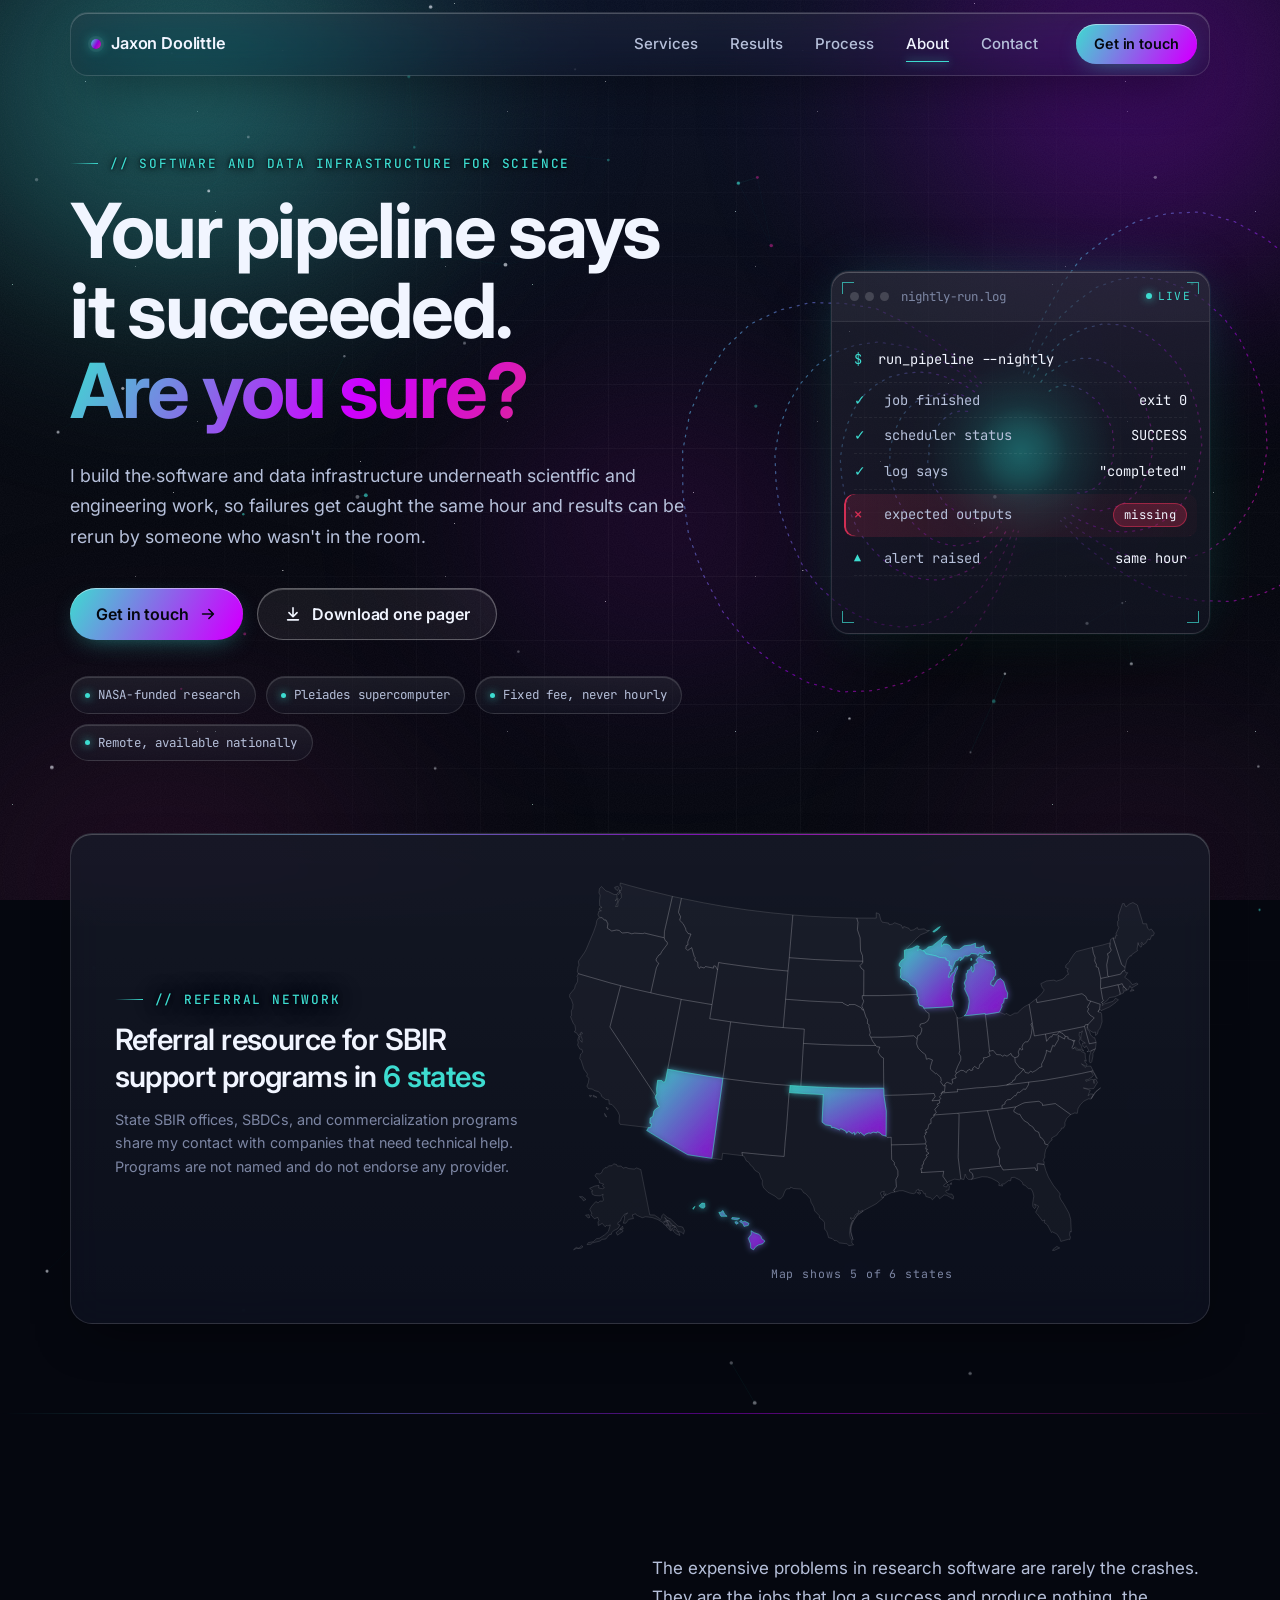
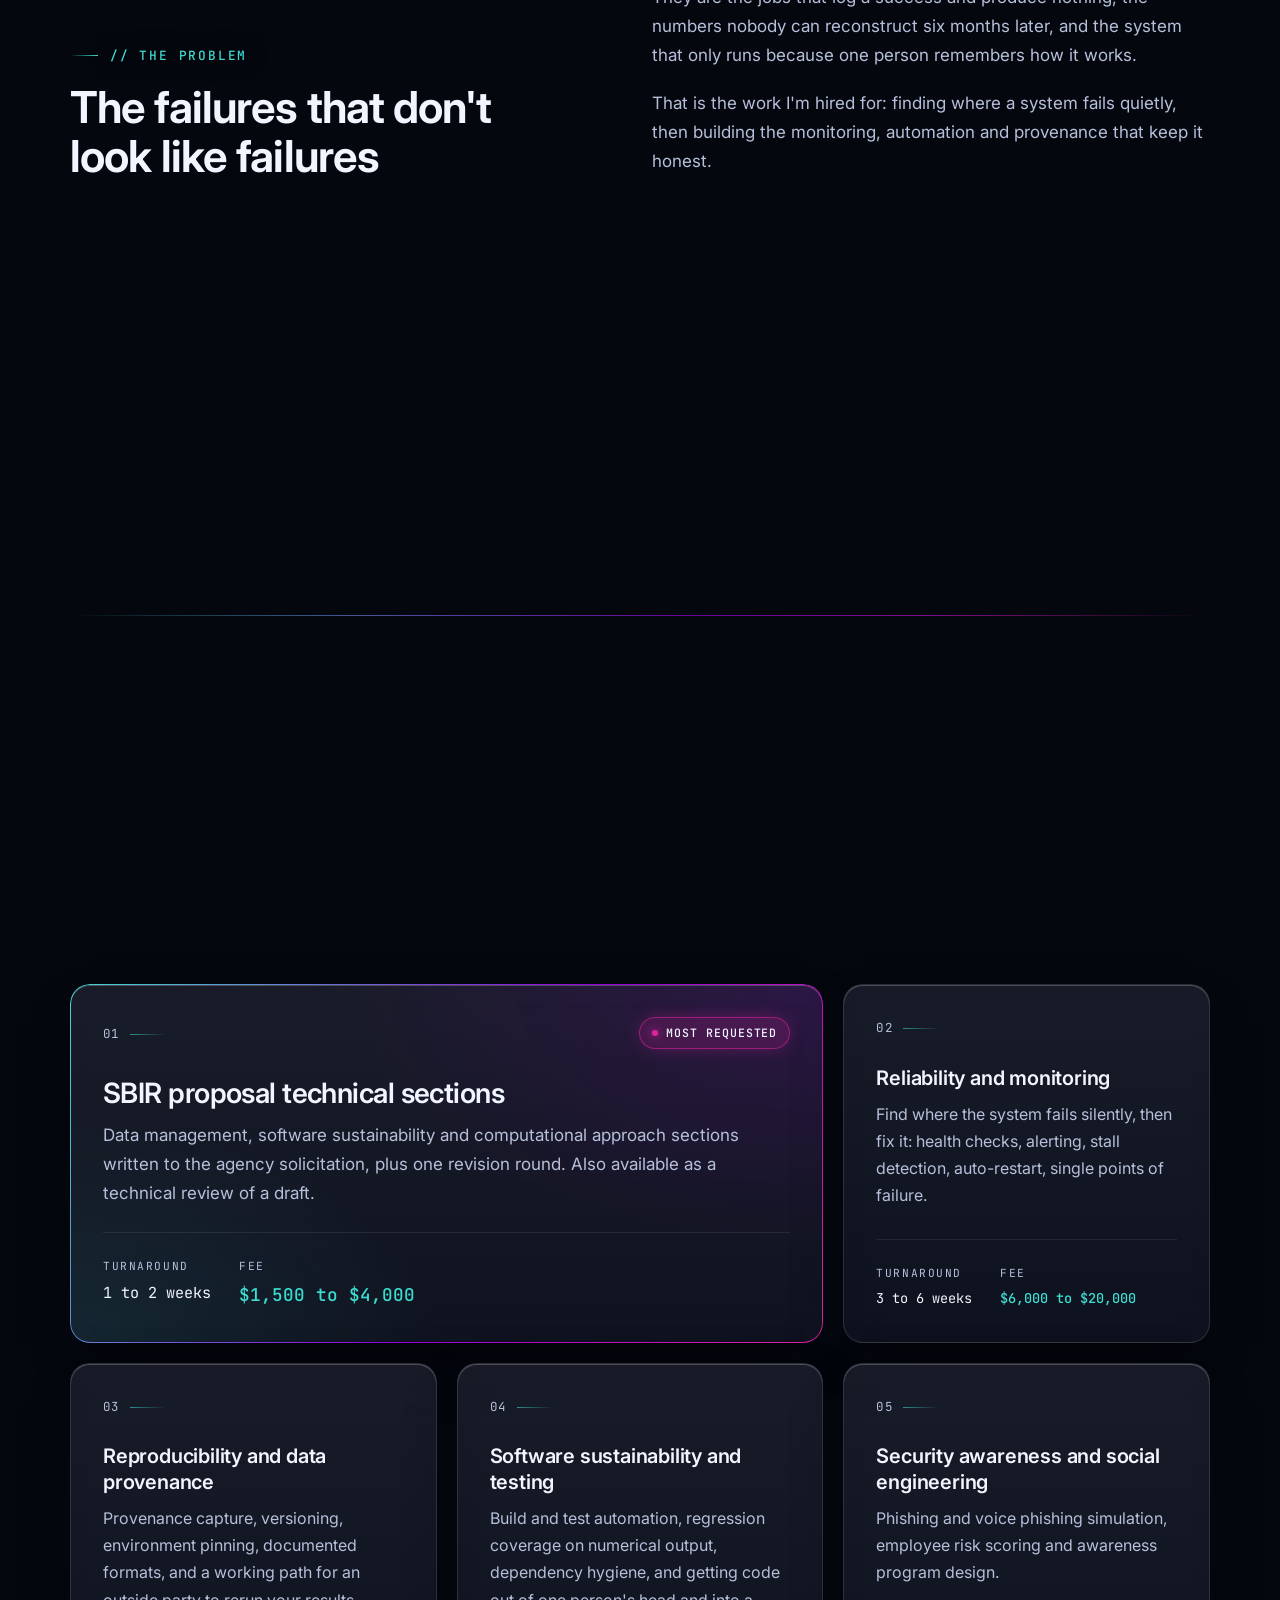
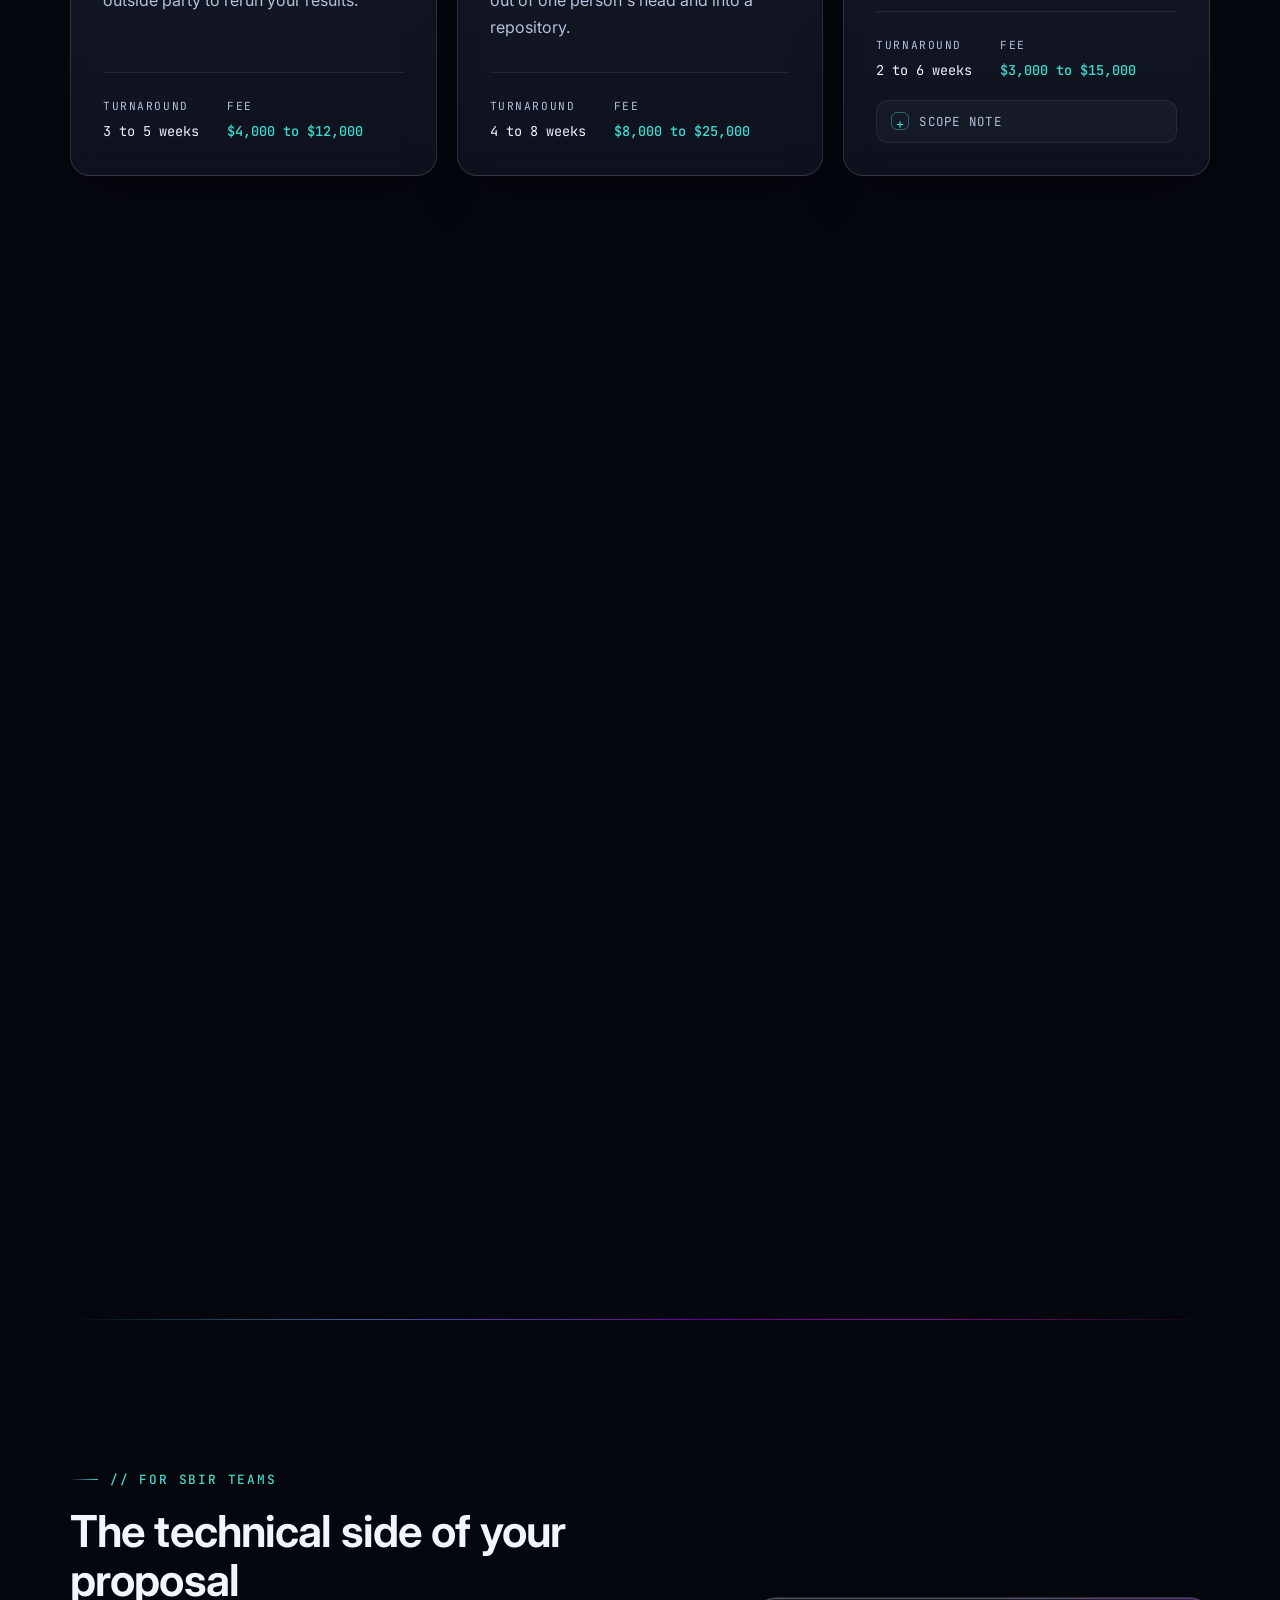
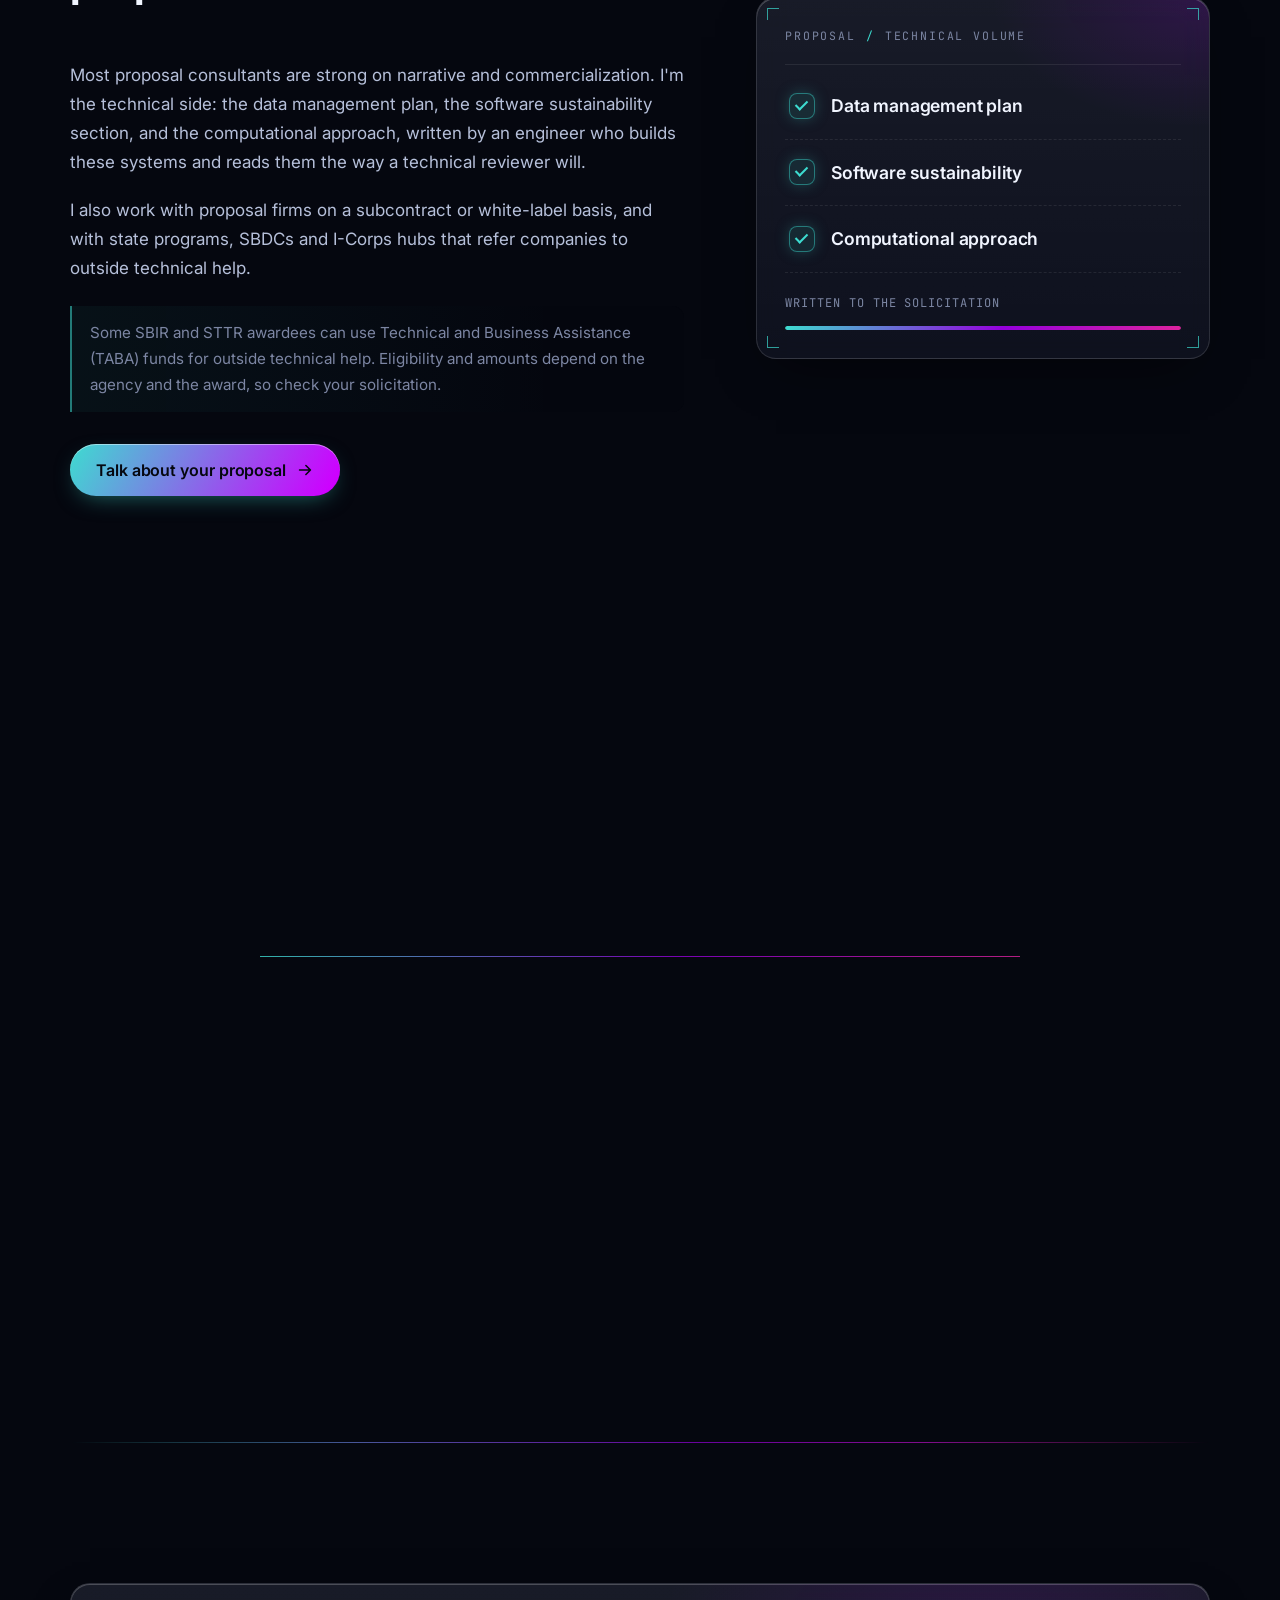
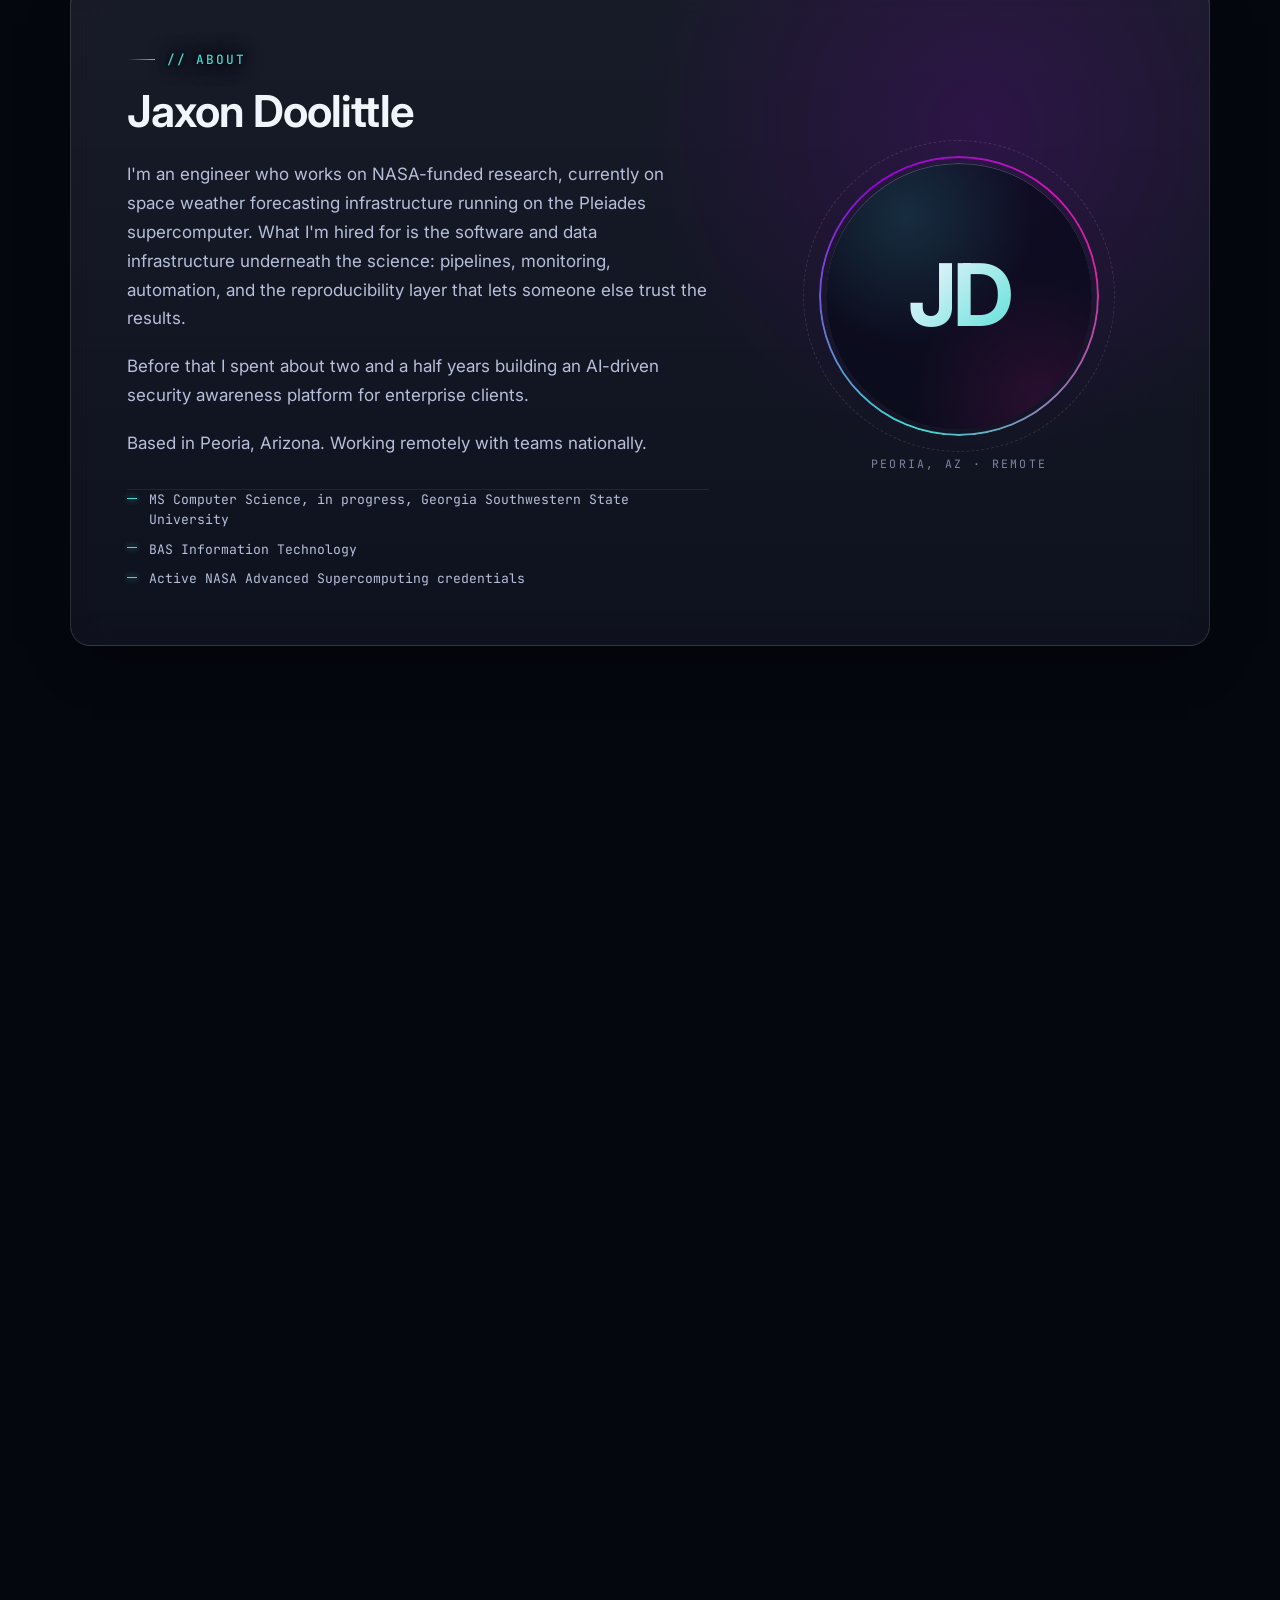
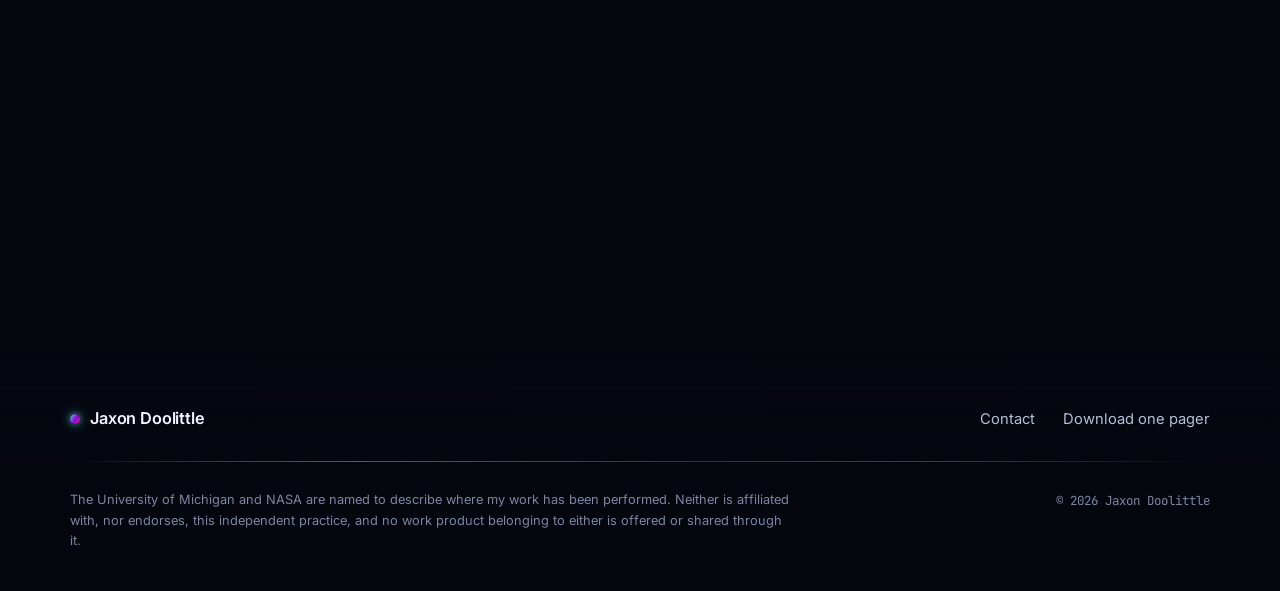
==== commit dcc259e2: "Turn the referral strip into a Referral network section with a US map Adds an inline SVG map of the " ====
--- a/index.html
+++ b/index.html
@@ -146,13 +146,80 @@
         </div>
 
         <section class="referral reveal" aria-labelledby="referral-title">
-          <div class="referral__strip glass">
-            <div class="referral__main">
+          <div class="referral__panel glass">
+            <div class="referral__copy">
               <p class="eyebrow referral__eyebrow">// REFERRAL NETWORK</p>
               <!-- The number comes from REFERRAL_STATE_COUNT at the top of main.js; keep this fallback in step with it -->
-              <h2 id="referral-title" class="referral__title">Referral resource for SBIR support programs in <span class="referral__count"><span data-referral-count>4</span> <span data-referral-unit>states</span></span></h2>
-            </div>
-            <p class="referral__note">State SBIR offices, SBDCs, and commercialization programs share my contact with companies that need technical help. Programs are not named here and do not endorse any provider.</p>
+              <h2 id="referral-title" class="referral__title">Referral resource for SBIR support programs in <span class="referral__count"><span data-referral-count>6</span> <span data-referral-unit>states</span></span></h2>
+              <p class="referral__note">State SBIR offices, SBDCs, and commercialization programs share my contact with companies that need technical help. Programs are not named and do not endorse any provider.</p>
+            </div>
+            <figure class="referral__map">
+              <!-- US state outlines: U.S. Census Bureau cartographic boundary files, 2017 edition (public domain),
+                   via the us-atlas package (states-albers-10m: d3.geoAlbersUsa, 975x610, Alaska and Hawaii inset bottom left),
+                   simplified and converted to static paths. One path per state, id = postal code. -->
+              <svg class="usmap" viewBox="0 0 975 610" role="img" aria-label="Map of US states where SBIR support programs refer companies to Jaxon" focusable="false">
+                <defs>
+                  <linearGradient id="mapGrad" x1="0" y1="0" x2="1" y2="1"><stop offset="0" stop-color="#3ddcd0"/><stop offset="1" stop-color="#9500dc"/></linearGradient>
+                  <filter id="mapGlow" x="-50%" y="-50%" width="200%" height="200%"><feGaussianBlur in="SourceGraphic" stdDeviation="5" result="blur"/><feMerge><feMergeNode in="blur"/><feMergeNode in="SourceGraphic"/></feMerge></filter>
+                </defs>
+                <g class="usmap__states">
+                  <path id="AK" class="map-state" data-name="Alaska" d="M104.2,551.6L104.2,551.6L104.2,551.6ZM99.1,569.9L103.4,565.2L104.7,569.1ZM95.1,582L95.1,582L95.1,582ZM93.3,575.4L99,570.7L103.1,570.6L104.5,573.3L95.4,579.6ZM93.1,582.8L93.1,582.8L93.1,582.8ZM88.9,587.6L88.9,587.6L88.9,587.6ZM71.8,593.7L71.8,593.7L71.8,593.7ZM71,591.7L71,591.7L71,591.7ZM68.2,593.5L68.2,593.5L68.2,593.5ZM65.8,590.1L65.8,590.1L65.8,590.1ZM67.5,564.2L67.5,564.2L67.5,564.2ZM60.9,591.2L60.9,591.2L60.9,591.2ZM58.3,592.4L58.3,592.4L58.3,592.4ZM66.1,523.9L66.1,523.9L66.1,523.9ZM56,595.9L56,595.9L56,595.9ZM44.6,597L44.6,597L44.6,597ZM42.7,595.5L42.7,595.5L42.7,595.5ZM40.6,595.9L40.6,595.9L40.6,595.9ZM44.2,547.5L49.5,546.7L51,551.2L48.4,552ZM31.3,600.8L33.8,600.4L37.9,596.5L40.1,598.2L36.6,600.9ZM50.7,504.5L59.1,500.7L65.7,499.7L65.2,503.9L71.4,505.1L74.3,503.7L71.2,500.1L73.2,497.6L66.5,495.6L66.2,492.3L59.4,484.4L61.5,480.8L67.2,481.3L70.5,478.8L71.7,475L75.3,471.4L78.2,471.3L81.6,468.4L86.7,468.1L89.3,465.1L94,466.3L95.1,468.8L101.4,468.7L104.4,472.1L108.9,470.8L113.9,472.8L122.5,473.6L126,471.7L132.9,474.4L147.3,547.1L154.6,547.3L162.3,552.4L163.6,554.8L166.5,551.9L166.5,548.3L169.4,545.9L176.3,551.6L180.8,553.8L192.6,565.1L200.1,566.6L202.9,572.6L201.4,577.9L198.4,575L192.8,573.7L188.2,565.4L183.2,563.5L182.3,560.4L178.3,556.5L176.2,556.8L171.4,551.2L174.7,557.7L172.7,556.5L168,559.3L160,554.5L151,551.3L140.6,550L135.3,551.6L125.7,547.4L124.5,545.3L119.2,547.1L121.1,552.9L113.5,554.3L108.8,560.4L104.8,560.3L106.9,552.5L106.7,548.5L111.9,544.1L106.3,546.2L101.7,553L100.5,556.9L96.2,559.5L96,562.3L99.6,563.5L95.8,569.3L89.9,572.1L85.8,575.8L85.6,578.3L82,579.1L76.7,585.8L70.6,586.4L67.3,589.1L55.6,591.9L52.7,594.2L46.7,594.8L48.6,591.6L56.5,590.1L62,585.2L66.5,584.6L75.2,578.8L80.9,573.4L83.9,563.2L79.6,565L78.1,563.5L75.7,566.2L71,560.7L64.7,564.1L64.2,558.3L65.8,556.7L63.8,551.1L58.4,553.3L52.6,546.7L54.4,545.2L51.1,538.2L53.7,533.6L60.7,525.7L64.3,527.9L67.5,524.9L71.5,525.2L73,523.2L71.5,517L72.5,514L67.6,516.5L59.1,516L55.2,514.1L53.9,509.4L55.9,508.7ZM24.9,603L29.3,599.1L31.4,600.2ZM28.5,573.3L28.5,573.3L28.5,573.3ZM20.4,602.1L20.4,602.1L20.4,602.1ZM26.8,568.3L26.8,568.3L26.8,568.3ZM16,603L16,603L16,603ZM34.4,517.8L39.4,517.9L44.8,522.4L40.8,524.5L39,521.1ZM7,603L7,603L7,603ZM23.4,539.9L23.4,539.9L23.4,539.9ZM0,602.3L0,602.3L0,602.3ZM-6.2,601.2L-6.2,601.2L-6.2,601.2ZM-10.2,599.4L-10.2,599.4L-10.2,599.4ZM-11,601.2L-11,601.2L-11,601.2ZM-15,601.4L-15,601.4L-15,601.4ZM-18.1,599.6L-18.1,599.6L-18.1,599.6ZM-20.1,597.5L-20.1,597.5L-20.1,597.5ZM-30.2,592.5L-30.2,592.5L-30.2,592.5ZM-35.2,593.3L-35.2,593.3L-35.2,593.3ZM-40.8,588.6L-40.8,588.6L-40.8,588.6ZM-55.8,576.6L-55.8,576.6L-55.8,576.6ZM-57.6,570.9L-57.6,570.9L-57.6,570.9ZM197.4,577.4L197.4,577.4L197.4,577.4ZM196.5,577L196.5,577L196.5,577ZM194.7,574.9L194.7,574.9L194.7,574.9ZM187.6,570L187.6,570L187.6,570ZM187.1,569.1L187.1,569.1L187.1,569.1ZM186.2,576.9L186.2,576.9L186.2,576.9ZM184.9,573.1L186.8,569.5L194.4,575.9L195.7,580.1L189.6,577.5ZM182.7,574.2L182.7,574.2L182.7,574.2ZM180.3,567.2L181.9,564.6L185.4,564.3L188.7,566.7L183.9,568.5L182.7,572.5ZM174.6,555.9L178.2,556.9L181.4,562.6L179.6,565.9ZM173.9,564.8L177.2,563.4L180.8,572.7L176.1,568.4ZM173.5,565.9L173.5,565.9L173.5,565.9ZM169.1,561.4L171.5,557.8L175.3,558.7L177.1,562.7L173.7,562.2L173.8,564.8ZM120.8,555.1L120.8,555.1L120.8,555.1ZM120.4,551.4L120.4,551.4L120.4,551.4Z"/>
+                  <path id="AL" class="map-state" data-name="Alabama" d="M648,492.4L648,492.4L648,492.4ZM641.6,384L689.2,379.7L702.5,427L709.6,439.9L706.7,443.2L705.9,450.1L708.6,457.1L708.3,464.8L710.8,468.8L693.6,470.8L660.7,474L660.3,477L665.1,480.9L666.3,486.4L663.7,490.1L659.1,490.2L655.9,487.8L653.4,481.7L651.6,490.2L646.5,489.5L642.2,455L643.7,386.2Z"/>
+                  <path id="AR" class="map-state" data-name="Arkansas" d="M523,355.3L549.9,354.7L586,353.2L603.6,352.2L605.2,357.3L600.2,364L611.9,363.1L612.7,367.3L608.4,369.4L610.2,371.6L604.7,377.7L607.1,383.2L602.8,386.7L604,388.7L598.4,393L598.6,400.4L595.3,401.6L593.4,409.4L589.7,410.8L591.8,415.1L588.9,415.5L590,418.1L587.6,420.4L590.7,429.8L589.4,433.1L569.4,433.9L535,434.7L534.8,422.5L528.8,422.8L526.4,420.7L526.8,380.5Z"/>
+                  <path id="AZ" class="map-state" data-name="Arizona" d="M145.1,407L148.8,406.9L150.2,400.8L147.4,400.1L148,391.7L152.4,389.1L153.9,380.5L156.8,377L162.8,373.6L159.8,369.6L158.5,363.2L156.2,359.1L156.8,356.2L158.7,352.8L158.2,345.1L159.9,331.1L166.6,331.5L170,334.9L172.6,331.5L176,313.3L202.7,318.2L239.3,324.3L264.6,328L246.8,456.3L208.2,450.5L171.7,429.5L142.3,411.7Z"/>
+                  <path id="CA" class="map-state" data-name="California" d="M77.2,374.3L81.1,376.9L78.9,378.3ZM74.7,384.2L78.3,390L75.8,388.7ZM65.2,358.4L65.2,358.4L65.2,358.4ZM58.3,374.3L58.3,374.3L58.3,374.3ZM56.6,355L62.6,358.5L56.9,357.4ZM50.3,355.2L54.1,355.4L51.9,358.1ZM46.8,353.4L46.8,353.4L46.8,353.4ZM32.6,160L83.7,174.8L100.5,179.2L83.3,245.5L156.8,356.2L156.2,359.1L158.5,363.2L159.8,369.6L162.8,373.6L156.8,377L153.9,380.5L152.4,389.1L148,391.7L147.4,400.1L150.2,400.8L148.8,406.9L145.1,407L99.5,401.7L97.9,398.1L98.7,387.7L96.5,382.3L92.5,376.4L86.4,369.8L82.1,369.3L81.7,362.5L76.4,361.8L69.7,356.7L69.3,354.1L65,349.3L59.3,347.9L54.9,345.2L48.8,344.3L46.5,340.5L48.6,334.9L49.8,328.1L45.9,324.6L47.3,321.2L41.6,313.3L37.2,299.7L34.8,296.1L36.3,289L39.7,285.9L38.3,281.4L35.1,281L31.4,274.3L32.5,270.7L31.6,266.5L33.3,260.8L35.3,260.7L34.7,265.7L38.5,270.1L38.6,265L35.8,257.2L39.2,256.3L37.6,253.4L33.2,259.9L29.4,254.6L26.2,253.5L28.3,250.3L27.1,243.1L24.4,239.5L20.1,229L21.6,226.9L21.4,219.4L23.6,215.7L24,209.2L21.6,201.9L18.5,197.2L18.9,193.1L26.6,183.8L27.7,178.9L31.3,172.9L31.6,165.8L30.4,164.4Z"/>
+                  <path id="CO" class="map-state" data-name="Colorado" d="M277.1,237.2L301.1,240.3L333.1,244L361.4,246.5L395.3,249L393.9,271.9L389.7,340.7L372.5,339.4L348.5,337.6L315.3,334.3L264.6,328L268.4,301.5L268.4,299Z"/>
+                  <path id="CT" class="map-state" data-name="Connecticut" d="M871.2,184L898.7,177.7L898.8,178L902.2,191.1L901.7,193.5L893.5,197L884.7,198.4L881.9,202.6L874.1,208.3L872.3,206L875.7,202.6L874.1,201Z"/>
+                  <path id="DC" class="map-state" data-name="District of Columbia" d="M825.9,267L829.7,267.2L827.9,269.9Z"/>
+                  <path id="DE" class="map-state" data-name="Delaware" d="M849.2,245.8L849.4,246.3L849.2,245.8ZM844.9,244.6L846.5,241.9L850.8,241.4L849.7,244.4L849.3,249.3L852.8,252.5L854.8,258L859.5,262.9L861.3,262.7L863.7,270.3L852.6,272.5Z"/>
+                  <path id="FL" class="map-state" data-name="Florida" d="M814.6,594.5L814.6,594.5L814.6,594.5ZM812.7,596L812.7,596L812.7,596ZM807.4,599L807.4,599L807.4,599ZM793.7,604.2L794.8,602L800.5,597.7L805.1,600.1L796.4,604.1ZM789.6,605.4L789.6,605.4L789.6,605.4ZM786.4,605.5L786.4,605.5L786.4,605.5ZM777.4,558.3L777.4,558.3L777.4,558.3ZM770.3,606.2L770.3,606.2L770.3,606.2ZM720.4,495.2L720.4,495.2L720.4,495.2ZM710.8,468.8L714.2,475L765.8,471.5L767.3,476L769.7,475.6L768.7,466L770,464.9L780.1,466.1L782.8,475.7L787,486.3L794.9,499.6L806.1,513.6L805,517.2L806.6,521.9L811.5,529.2L820,544.3L822.8,554.1L823.8,574.5L821.8,573.7L820.9,579.6L822.4,582.7L821.6,586.6L819.7,586.1L806.9,589.7L805.3,585L800.6,577.8L793.1,574.2L791.9,575.4L785.5,563.3L780.2,559.3L781.3,555.4L777.5,556.8L769.4,545.8L766.5,542.9L771.2,533.2L764.7,529.8L767.4,534.3L764.7,537.1L761.9,533.4L761.9,527.3L763.6,517.1L761.9,510.2L758.9,505.1L755,504.9L749.9,500L746.1,498.3L745.3,494.9L740.3,490.6L732.2,486.7L727.4,487.4L726.4,492.2L722.7,492.3L716.3,497.4L711.8,498L713.7,500.8L707.4,499.8L708.1,496.6L705.7,493.6L695.8,488.4L688.8,486.2L680.7,485.8L663.7,490.1L666.3,486.4L665.1,480.9L660.3,477L660.7,474L693.6,470.8Z"/>
+                  <path id="GA" class="map-state" data-name="Georgia" d="M689.2,379.7L712.7,376.8L734.9,373.7L731.6,379L731.7,381.5L738.4,385.4L741.1,385.4L744.4,391.4L748.3,396.2L754.5,399.6L756,402.3L761.9,405.8L765.7,411.8L771.3,414.4L774,422.7L776.8,424L780.8,429.6L781.4,433.4L786.1,434.6L786.8,436L782.6,442.3L781,450.8L781.3,454.4L778.3,460.2L780.2,461.5L780.1,466.1L770,464.9L768.7,466L769.7,475.6L767.3,476L765.8,471.5L714.2,475L710.8,468.8L708.3,464.8L708.6,457.1L705.9,450.1L706.7,443.2L709.6,439.9L702.5,427Z"/>
+                  <path id="HI" class="map-state" data-name="Hawaii" d="M305.4,584.5L310.3,577.9L309.7,572.5L315.2,575.8L322.2,578.3L326.3,582L326.1,584.5L332.1,589.1L328.6,593.3L321.8,595.2L317.3,598.1L313.8,603.1L309.3,600.5L309.1,593.7ZM291.6,557.9L293.9,555.4L296.4,558.5L299.6,557.2L306.5,560.7L305.4,563.9L298.5,565.6L296.7,561.1ZM291.6,566.7L291.6,566.7L291.6,566.7ZM283.9,558.3L287.4,558L289.3,560.4L285.9,562.1ZM278.6,553.8L279.6,551.2L291.4,552.6L287.8,555ZM258.1,543L261.3,542.9L264.7,540L267.3,545.8L271.4,549.4L261.5,549.3ZM226.1,532.6L231,528.2L235.4,528.6L235.8,534.3L233.3,536.3L230,535.8ZM216.3,536.6L220,533.2L217.1,538.2Z"/>
+                  <path id="IA" class="map-state" data-name="Iowa" d="M490.6,195.2L515.8,195.2L549.3,194.4L576.3,193.3L576.5,196.3L579.2,198.7L577.4,201.6L579.9,210.5L585.6,212.4L587,215.4L591.6,221.6L595.5,223.8L595.5,231L593.2,236.1L588.1,239.3L581.6,240.8L580.7,244.7L583.7,247.9L583.6,251.8L581.2,257.8L577.4,259.4L576.5,264.7L570.9,259.6L544.8,261.3L521.4,262L502,261.9L499.9,258.5L501.2,255.1L498.9,244.7L499.3,241.9L496.4,239.9L496.9,234L494.2,229.6L490.6,218.3L487.5,211.9L490.8,203.9L488.5,199.8L488.2,195.2Z"/>
+                  <path id="ID" class="map-state" data-name="Idaho" d="M170.5,102.4L170.8,92.4L183.6,35.9L198.1,39L193.3,61.5L196.8,68.7L195.3,74.3L200.8,79.7L205.3,88.4L204.8,89.7L208.9,95.6L213.4,96.3L208.2,109.1L208.6,113.7L205.8,114.9L205.2,119.7L208.1,122.6L214.6,118.2L218.6,132.3L220.2,134.2L219.4,138.5L224.1,141.5L224.8,149.1L227,151.6L228.5,149L234.6,150.9L236.7,148.5L249.6,151.1L249.9,147.5L252.6,147.6L256,153.9L247.2,209.6L200.2,201.7L197.7,201.1L159.6,193.2L148.9,190.7L157.9,150.5L161.7,143.3L157.9,139.9L157.4,136.6L161.9,129.9L164.2,129.1L166.8,124.1L175.7,112.3L175,109L172,106.8Z"/>
+                  <path id="IL" class="map-state" data-name="Illinois" d="M576.5,264.7L577.4,259.4L581.2,257.8L583.6,251.8L583.7,247.9L580.7,244.7L581.6,240.8L588.1,239.3L593.2,236.1L595.5,231L595.5,223.8L591.6,221.6L587,215.4L617.8,213.7L634.2,212.4L634,216.8L637.2,222.1L640.3,229.8L645,283.6L643.5,287.9L646.2,292.6L646.5,298.5L641.5,308.6L638,317.4L639.4,319.7L637.3,323.1L639,327.3L632.2,329.8L633.6,335.1L631.5,337.1L624.4,334.1L620.6,337.5L621.2,339.9L618.6,340L613.8,333.4L615.2,332L614.1,326.4L607.1,319.7L606.1,320.6L597.6,313.2L597.6,309.3L601,298.4L594.9,296.1L591.3,297.3L589.7,289.9L584.1,285.6L578.1,279.5L575.5,272.6Z"/>
+                  <path id="IN" class="map-state" data-name="Indiana" d="M640.3,229.8L642.2,231.2L647.2,230.6L651.9,227.6L685.6,223.9L685.8,225.4L688.5,247.4L692.5,284.3L691.3,285.7L693.5,291.6L687.5,294.5L682.6,295L683.6,298.2L680,303.7L677.1,305.1L675.6,311.5L674.1,312.8L668.6,308.8L665.5,311.7L666,314.3L662.3,315.5L660.8,313.4L656.7,315.7L655.3,318.7L650.6,315.6L646.7,315L639.4,319.7L638,317.4L641.5,308.6L646.5,298.5L646.2,292.6L643.5,287.9L645,283.6Z"/>
+                  <path id="KS" class="map-state" data-name="Kansas" d="M393.9,271.9L422.4,273.5L464.8,274.9L509.9,275.2L511.7,277.3L516.5,277.7L513.5,285.8L518.5,293.2L522.3,295.2L522.8,343.8L489,344L458.9,343.6L432.6,342.7L389.7,340.7Z"/>
+                  <path id="KY" class="map-state" data-name="Kentucky" d="M621.2,339.9L620.6,337.5L624.4,334.1L631.5,337.1L633.6,335.1L632.2,329.8L639,327.3L637.3,323.1L639.4,319.7L646.7,315L650.6,315.6L655.3,318.7L656.7,315.7L660.8,313.4L662.3,315.5L666,314.3L665.5,311.7L668.6,308.8L674.1,312.8L675.6,311.5L677.1,305.1L680,303.7L683.6,298.2L682.6,295L687.5,294.5L693.5,291.6L691.3,285.7L692.5,284.3L698.5,283.2L703.9,289.8L710.2,290.2L713.9,292.7L716.2,290.6L720.6,292.4L727,287.9L728.4,291.7L733.2,294.8L733.8,301.7L740.9,311.1L747.1,313.2L741.2,320.4L735.2,324.6L733.1,330.3L729.8,331.5L729,334.2L719.8,338.7L704.2,340.8L692.5,341.5L681.1,342.8L672,343.2L644.8,346.1L640.8,345.4L641.4,349.5L616.9,351.3L617.4,348.6L620.2,349.5ZM615.6,351.5L614.7,351.5L615.6,351.5Z"/>
+                  <path id="LA" class="map-state" data-name="Louisiana" d="M637.5,497.4L637.5,497.4L637.5,497.4ZM628.5,497.9L631.3,495.4L631.8,498ZM623.7,510.2L623.7,510.2L623.7,510.2ZM609.5,520.8L609.5,520.8L609.5,520.8ZM606,521.3L606,521.3L606,521.3ZM602.2,522.4L602.2,522.4L602.2,522.4ZM576.5,511.5L579.9,510.5L582.6,512L580,513.9ZM535,434.7L569.4,433.9L589.4,433.1L591.3,435.6L590.1,441.4L592.9,441.6L590.9,444.9L595.4,448.2L590.4,451.5L592.6,453L587,461.4L586.4,466L584.4,467L584.6,472.8L582.2,473.1L584,478.2L582.6,479.2L619.1,477.1L617.6,484.9L624.8,495.4L619.2,498.9L619,501.1L623.8,502.3L625.7,497.6L628.2,501.3L627.3,507.2L622.8,507.8L622.5,509.6L626.3,513.4L632.4,513.8L634.9,517.8L634.2,521.8L623.8,515.7L619.8,515.3L612.6,521.1L608.1,515.4L601,522.8L597.9,519.8L590.3,517.5L589.6,512.7L587.7,513.7L584.2,507.9L579.1,508.6L578.8,505.8L574.5,508.2L574.8,511L570.6,513.1L564.8,512.1L553.6,508.2L547.7,508.4L540.6,510.4L538.9,507.5L543.1,502.1L542.3,490.3L545.5,484.5L545.4,476.2L541.8,469.1L539.6,467L539.8,463L535.5,457.9Z"/>
+                  <path id="MA" class="map-state" data-name="Massachusetts" d="M927.7,186.8L927.7,186.8L927.7,186.8ZM918.3,188.3L921.3,184.4L924.6,186.7ZM871,167.6L884.1,164.8L902.9,160.7L906.2,156L909.5,154.8L911.2,158.5L914.3,158.4L909.5,165.8L917,171.2L921.7,177.7L928.8,175.1L931,176.8L920,183.3L917.9,179.4L915.4,185.3L912.8,186.4L910.5,182.8L909.8,182.1L907.7,181L905.5,176L898.8,178L898.7,177.7L871.2,184L870.6,183.2Z"/>
+                  <path id="MD" class="map-state" data-name="Maryland" d="M849.9,285L848.9,285.2L849.9,285ZM847.3,281.5L847.3,281.5L847.3,281.5ZM782.3,256.9L816.4,250.5L844.9,244.6L852.6,272.5L863.7,270.3L862.5,280.5L855.5,283.8L851.6,285.3L851.2,281.8L847.7,275.6L845.5,279.1L841.4,274.1L841.8,271.3L846.4,271.3L839,266.3L839.3,259.3L841.6,251.7L839.2,254.5L836.8,254L836.3,258.8L838,262.7L836.2,268.8L838.1,274L841,276.7L840.3,279L843.8,284.2L838.3,281.3L834.6,281.5L829.9,277.6L827,280.2L825.3,277.7L827.1,273.8L827.9,269.9L829.7,267.2L825.9,267L818.2,264.2L818.7,261.5L813.9,260.3L810.6,256.4L804.5,253.4L800.4,258.3L794.3,257.4L792.3,261.6L789.7,261.4L784.1,268.5Z"/>
+                  <path id="ME" class="map-state" data-name="Maine" d="M939.8,114.8L939.8,114.8L939.8,114.8ZM938,116.1L938,116.1L938,116.1ZM936.3,112.2L936.3,112.2L936.3,112.2ZM932.2,116L932.2,116L932.2,116ZM933.5,124.7L933.5,124.7L933.5,124.7ZM931.4,119.2L931.4,119.2L931.4,119.2ZM930.1,116.3L930.1,116.3L930.1,116.3ZM910.2,150.1L904.5,145.2L890.9,102.4L894.8,103.1L894.3,99.3L897.3,98.8L895.2,96.3L900,86.1L898.2,82.6L898.1,76.3L899.9,73.8L899.1,67.5L905.9,47.6L908.8,47.5L910,51.5L912.5,52.3L916.6,48.5L922.6,45.8L929.7,49.7L937.3,74L938.7,79.9L944.6,79.9L946.1,87L949.5,89.7L952,88.1L957.1,94.8L955,99.4L952.8,98.6L950.2,105.6L946.8,104.3L943.8,110.3L938.9,113.7L937.3,109.7L935.4,111.3L937.1,114.9L935.7,117.6L931.9,114.3L931,110.1L929.3,120.5L930.2,122.9L921.4,128.9L919.7,132.2L918.1,130.9L912.8,138.3Z"/>
+                  <path id="MI" class="map-state" data-name="Michigan" d="M677.1,130.8L682,132.3L679.8,133.4ZM663.5,133.2L663.5,133.2L663.5,133.2ZM662.4,138.6L663,134.8L664.5,138.1ZM660.9,135.6L660.9,135.6L660.9,135.6ZM658.8,142.5L658.8,142.5L658.8,142.5ZM656.6,149.6L656.6,149.6L656.6,149.6ZM655.4,152.7L655.4,152.7L655.4,152.7ZM645.5,139.9L645.5,139.9L645.5,139.9ZM651.9,227.6L655.1,224.2L658.6,215.5L660,204.7L658.9,198L652.4,184.3L653.8,180.1L651.9,174.9L655.2,168L654.9,159.7L657.1,158.7L657.1,154.9L661.1,153.5L663.6,147.8L664.7,150.6L663.9,155.9L666.1,157.6L667.8,153.2L667.3,145.5L674.2,141.9L670.5,138.3L675.4,132.7L680.6,135.2L684.6,135.1L686.6,137.8L696.7,139.9L701.3,147L698.8,148.9L702.2,153.9L702.4,162.5L699.2,165.5L699.2,169.4L695.4,171.5L694.1,177.1L699,180.2L704.6,170.6L709.9,167.7L715.2,172.4L718.9,185.8L721.5,191.2L720.9,199.8L716.3,199.4L715.1,206.5L712.1,209.5L712.5,212.9L708.3,221.7L685.8,225.4L685.6,223.9ZM601.4,92.4L610.1,85.8L613.6,84.4L610.1,88.7L603.5,93.3ZM585.3,123.1L591.3,120.2L593.9,117.3L600.5,115.8L612.9,105.8L618.6,100.5L624.4,99.7L622.2,101.8L615.4,111.8L615.6,116.6L618.6,112.5L624,112.5L628.3,114.3L633.1,120.8L643.6,121.4L651.8,115.2L662,114L670,111L669.8,117.6L676.5,118.3L683.4,114.8L684.4,121.5L690.2,126.2L693.2,123.6L694,127.6L685.2,127.2L681.2,128.8L676.5,126.6L674.2,131L671.2,128.3L662.9,127.3L660.9,130.3L657,131.8L652.6,131.3L650.3,135.5L645.2,139.2L647.6,134.3L643.6,134.5L643,137.7L637.9,139.6L632.4,153L629.9,151.5L631,147.6L627.3,147L628.2,140.2L622.3,137.4L622.7,135L611.9,133.8L606.7,131.4L590.3,128L588.3,124.2Z"/>
+                  <path id="MN" class="map-state" data-name="Minnesota" d="M479.5,70.7L510.8,70.8L510.7,62.2L515.6,64.1L517.9,73.3L520.2,77.3L530.7,78.8L531.5,81.3L536.5,80.5L540.3,78.2L551.1,82.2L553.4,87.3L554.9,84.2L563.4,87.3L565.8,90.7L570.6,89.6L576.7,85.8L578.1,88.9L587.6,88L591.8,90.6L596.2,90.7L590.4,94.2L582,97.5L572.7,105.7L569.9,109.4L558.9,119.4L560.2,121.1L555.9,122.3L556.4,135.6L551.1,139L547.6,144L547.5,147.3L551.3,149.9L549.7,153.6L550.1,161.7L549.3,165.9L553.6,169.9L556.9,170.1L563.9,174.9L564.9,177.8L572.3,182.2L575.6,187.1L576.3,193.3L549.3,194.4L515.8,195.2L490.6,195.2L490.8,154.3L487.1,151.7L484.4,147.3L488.8,142.5L489.1,139.9L488.6,130.9L485.5,123.3L484.9,102.5L480.5,89.4L481.4,77.7Z"/>
+                  <path id="MO" class="map-state" data-name="Missouri" d="M502,261.9L521.4,262L544.8,261.3L570.9,259.6L576.5,264.7L575.5,272.6L578.1,279.5L584.1,285.6L589.7,289.9L591.3,297.3L594.9,296.1L601,298.4L597.6,309.3L597.6,313.2L606.1,320.6L607.1,319.7L614.1,326.4L615.2,332L613.8,333.4L618.6,340L621.2,339.9L620.2,349.5L617.4,348.6L616.9,351.3L615.6,351.5L614.7,351.5L615.4,354.2L612.1,357.7L614.2,360.1L611.9,363.1L600.2,364L605.2,357.3L603.6,352.2L586,353.2L549.9,354.7L523,355.3L522.8,343.8L522.3,295.2L518.5,293.2L513.5,285.8L516.5,277.7L511.7,277.3L509.9,275.2L504.7,268.1Z"/>
+                  <path id="MS" class="map-state" data-name="Mississippi" d="M644.5,493.1L644.5,493.1L644.5,493.1ZM639.3,492.9L639.3,492.9L639.3,492.9ZM635.2,493.9L635.2,493.9L635.2,493.9ZM631.8,493.6L631.8,493.6L631.8,493.6ZM589.4,433.1L590.7,429.8L587.6,420.4L590,418.1L588.9,415.5L591.8,415.1L589.7,410.8L593.4,409.4L595.3,401.6L598.6,400.4L598.4,393L604,388.7L602.8,386.7L641.6,384L643.7,386.2L642.2,455L646.5,489.5L644.4,490.8L636.2,489.7L626.7,493.6L624.8,495.4L617.6,484.9L619.1,477.1L582.6,479.2L584,478.2L582.2,473.1L584.6,472.8L584.4,467L586.4,466L587,461.4L592.6,453L590.4,451.5L595.4,448.2L590.9,444.9L592.9,441.6L590.1,441.4L591.3,435.6Z"/>
+                  <path id="MT" class="map-state" data-name="Montana" d="M198.1,39L232.9,46.1L265.4,51.9L302.8,57.5L340.4,62.1L376.9,65.7L371.1,134.3L369.1,155.7L339.2,153L298.3,148L263.3,143.1L257.8,142L256,153.9L252.6,147.6L249.9,147.5L249.6,151.1L236.7,148.5L234.6,150.9L228.5,149L227,151.6L224.8,149.1L224.1,141.5L219.4,138.5L220.2,134.2L218.6,132.3L214.6,118.2L208.1,122.6L205.2,119.7L205.8,114.9L208.6,113.7L208.2,109.1L213.4,96.3L208.9,95.6L204.8,89.7L205.3,88.4L200.8,79.7L195.3,74.3L196.8,68.7L193.3,61.5Z"/>
+                  <path id="NC" class="map-state" data-name="North Carolina" d="M864.3,329.1L864.3,329.1L864.3,329.1ZM863.3,349.7L863.6,348.4L870.9,343.2ZM755.5,334L780.3,331.1L812.1,325.5L840.3,320L858.8,315.9L865.6,328.4L864,327.6L859.7,318.9L855.9,317.5L859.3,323L857.3,325.6L850.8,329.9L846.8,330.3L847.4,332.7L856,329.6L859,329.8L860.4,336.2L860.2,329.5L863.3,329.4L865.7,334.5L859.7,344.3L851.6,344.7L843,343.4L854.2,347.1L850.5,355.8L854.8,352.9L859.2,353.5L855.9,360.3L862.3,349.7L862.9,350L855.6,361.2L851.4,360.8L843.8,364.5L838,370.5L834.5,376.7L833.4,384.1L829.2,383.5L822.8,386.1L798.1,368.4L777.6,371.5L777.5,368.8L772,364.7L749.4,367L745.6,368.2L734.9,373.7L712.7,376.8L712.6,371.4L717.3,369.2L717.4,365.9L721.1,362.5L726.3,361.7L733,355.7L734.6,355.9L737.8,350.2L740.8,350.5L747.2,345.2L750.7,345.5L755,338.2Z"/>
+                  <path id="ND" class="map-state" data-name="North Dakota" d="M376.9,65.7L404.4,67.8L444.9,69.8L479.5,70.7L481.4,77.7L480.5,89.4L484.9,102.5L485.5,123.3L488.6,130.9L489.1,139.9L459.9,139.4L412.5,137.3L371.1,134.3Z"/>
+                  <path id="NE" class="map-state" data-name="Nebraska" d="M365.3,201L403.8,203.9L434.2,205.4L456.8,206.2L457.3,207.3L465.7,211.6L467,209.6L476.4,209.5L486.6,214.7L488,217.9L490.6,218.3L494.2,229.6L496.9,234L496.4,239.9L499.3,241.9L498.9,244.7L501.2,255.1L499.9,258.5L502,261.9L504.7,268.1L509.9,275.2L464.8,274.9L422.4,273.5L393.9,271.9L395.3,249L361.4,246.5Z"/>
+                  <path id="NH" class="map-state" data-name="New Hampshire" d="M886.1,110.5L886.7,105.2L890.9,102.4L904.5,145.2L910.2,150.1L909.5,154.8L906.2,156L902.9,160.7L884.1,164.8L882.3,163.4L880.6,145.8L883.1,133L881.8,127.9L885.1,126.3L887.9,122.1L885.6,116.8Z"/>
+                  <path id="NJ" class="map-state" data-name="New Jersey" d="M849.2,245.8L849.7,244.4L850.8,241.4L860.6,230.8L853.7,226.4L849.9,220.8L851.5,216.1L849.6,213.8L855,204L870.1,209L869.2,216.4L868.9,217.2L866.6,221.4L871.4,222.4L872.4,224.8L873.2,237.3L869.9,247.5L867.1,250.9L865.4,257.2L862.6,259L862.9,253.8L858.6,254.3L851.7,249.8L849.4,246.3Z"/>
+                  <path id="NM" class="map-state" data-name="New Mexico" d="M264.6,328L315.3,334.3L348.5,337.6L372.5,339.4L371.6,350.8L370.9,350.7L366.7,407.5L364.6,429.6L362.9,453.3L338.7,451.3L295.1,447L296.3,452.1L264.2,448.2L262.9,458.4L246.8,456.3Z"/>
+                  <path id="NV" class="map-state" data-name="Nevada" d="M100.5,179.2L121.6,184.5L148.9,190.7L159.6,193.2L197.7,201.1L176,313.3L172.6,331.5L170,334.9L166.6,331.5L159.9,331.1L158.2,345.1L158.7,352.8L156.8,356.2L83.3,245.5Z"/>
+                  <path id="NY" class="map-state" data-name="New York" d="M899.3,195.7L899.3,195.7L899.3,195.7ZM896.7,198L896.7,198L896.7,198ZM868.9,217.2L866.6,221.4L868.9,217.2ZM815.5,153.8L815.5,153.8L815.5,153.8ZM814.2,153.7L814.2,153.7L814.2,153.7ZM767.5,200.3L776.4,192.1L780.3,186.1L776.9,182L774.8,176L783.8,171.7L795.8,170.3L799.8,171.9L809,169.2L812.8,166.7L816.6,161.8L819.3,161.1L816.9,154.4L819.3,152.5L814.7,150.3L815,146.4L820.5,141.3L822.1,137.5L828.6,127.9L832.3,124.4L857.6,117.8L859.2,127.3L862,134L861.3,139.5L864.1,145.3L863.6,148.6L867.1,150.3L871,167.6L870.6,183.2L871.2,184L874.1,201L875.7,202.6L872.3,206L874.1,208.3L873.7,211.1L877.1,208.5L890.9,204.2L894.7,199.6L899.5,201.8L895.5,205.8L885.7,213L871.7,219.3L869.2,216.4L870.1,209L855,204L849.7,202.4L847.1,196.5L840.9,192.1L800.4,200.6L768.6,206.4Z"/>
+                  <path id="OH" class="map-state" data-name="Ohio" d="M720.6,223L720.6,223L720.6,223ZM718.7,222.3L718.7,222.3L718.7,222.3ZM685.8,225.4L708.3,221.7L717.6,225.5L719,223.6L725.6,227.4L733,223.3L737.5,223.2L741.9,218.3L748.5,213L756.1,209L761.1,239.2L758.9,241L760.9,246.6L759.8,256.2L757.8,263.4L753.7,269.4L749.8,269.4L746.4,273.1L744.6,277.8L746,281.3L744,282.7L741.4,279.5L738.6,285.4L739.7,289.8L737.9,293.5L733.2,294.8L728.4,291.7L727,287.9L720.6,292.4L716.2,290.6L713.9,292.7L710.2,290.2L703.9,289.8L698.5,283.2L692.5,284.3L688.5,247.4Z"/>
+                  <path id="OK" class="map-state" data-name="Oklahoma" d="M372.5,339.4L389.7,340.7L432.6,342.7L458.9,343.6L489,344L522.8,343.8L523,355.3L526.8,380.5L526.4,420.7L519.6,418.5L517.3,415.7L512.4,413.5L511.4,415.4L506.2,414.2L500.9,416.3L499.2,415.2L492.8,417.9L491.6,419.8L485.4,414.7L483.8,416.6L481.1,413.8L476.1,418.5L475.4,414.4L472.3,416.6L466.5,412.7L463.1,415.8L461.7,412.5L454,408.5L451.7,410.6L442.5,406.8L438.7,406.8L438.4,404L429.4,402.6L423.9,398.3L425.8,353.9L396.5,352.4L371.6,350.8Z"/>
+                  <path id="OR" class="map-state" data-name="Oregon" d="M71,70.2L74.2,73.9L77,73.8L80.1,80L79,86.8L86.2,91.5L93.8,89.9L98.2,90.6L102.8,94.7L112,93.9L118.4,96L122.8,94.9L136.2,95.7L138.7,94.8L170.5,102.4L172,106.8L175,109L175.7,112.3L166.8,124.1L164.2,129.1L161.9,129.9L157.4,136.6L157.9,139.9L161.7,143.3L157.9,150.5L148.9,190.7L121.6,184.5L100.5,179.2L83.7,174.8L32.6,160L31.1,156.7L32,149.2L33.6,146.5L32.8,139.9L42.7,125.8L45.4,120.7L57.2,92.5L61.1,81.4L62.2,75L65,70.6Z"/>
+                  <path id="PA" class="map-state" data-name="Pennsylvania" d="M756.1,209L767.5,200.3L768.6,206.4L800.4,200.6L840.9,192.1L847.1,196.5L849.7,202.4L855,204L849.6,213.8L851.5,216.1L849.9,220.8L853.7,226.4L860.6,230.8L850.8,241.4L846.5,241.9L844.9,244.6L816.4,250.5L782.3,256.9L764.5,259.9L761.1,239.2Z"/>
+                  <path id="RI" class="map-state" data-name="Rhode Island" d="M910.5,182.8L912.8,186.4L909.1,188.3ZM908.4,188.4L908.4,188.4L908.4,188.4ZM906.7,196L906.7,196L906.7,196ZM901.7,193.5L902.2,191.1L898.8,178L905.5,176L907.7,181L909.8,182.1L906.7,181.2L907.6,190.7Z"/>
+                  <path id="SC" class="map-state" data-name="South Carolina" d="M734.9,373.7L745.6,368.2L749.4,367L772,364.7L777.5,368.8L777.6,371.5L798.1,368.4L822.8,386.1L816.3,392.2L813.5,398.8L813.6,403.6L811,407.9L807.9,407.8L807.4,410.8L802.9,415.1L800.6,419L792.1,423.7L793,426.9L790,428.8L786.1,434.6L781.4,433.4L780.8,429.6L776.8,424L774,422.7L771.3,414.4L765.7,411.8L761.9,405.8L756,402.3L754.5,399.6L748.3,396.2L744.4,391.4L741.1,385.4L738.4,385.4L731.7,381.5L731.6,379Z"/>
+                  <path id="SD" class="map-state" data-name="South Dakota" d="M369.1,155.7L371.1,134.3L412.5,137.3L459.9,139.4L489.1,139.9L488.8,142.5L484.4,147.3L487.1,151.7L490.8,154.3L490.6,195.2L488.2,195.2L488.5,199.8L490.8,203.9L487.5,211.9L490.6,218.3L488,217.9L486.6,214.7L476.4,209.5L467,209.6L465.7,211.6L457.3,207.3L456.8,206.2L434.2,205.4L403.8,203.9L365.3,201Z"/>
+                  <path id="TN" class="map-state" data-name="Tennessee" d="M611.9,363.1L614.2,360.1L612.1,357.7L615.4,354.2L614.7,351.5L615.6,351.5L616.9,351.3L641.4,349.5L640.8,345.4L644.8,346.1L672,343.2L681.1,342.8L692.5,341.5L704.2,340.8L719.8,338.7L755.5,334L755,338.2L750.7,345.5L747.2,345.2L740.8,350.5L737.8,350.2L734.6,355.9L733,355.7L726.3,361.7L721.1,362.5L717.4,365.9L717.3,369.2L712.6,371.4L712.7,376.8L689.2,379.7L641.6,384L602.8,386.7L607.1,383.2L604.7,377.7L610.2,371.6L608.4,369.4L612.7,367.3Z"/>
+                  <path id="TX" class="map-state" data-name="Texas" d="M371.6,350.8L396.5,352.4L425.8,353.9L423.9,398.3L429.4,402.6L438.4,404L438.7,406.8L442.5,406.8L451.7,410.6L454,408.5L461.7,412.5L463.1,415.8L466.5,412.7L472.3,416.6L475.4,414.4L476.1,418.5L481.1,413.8L483.8,416.6L485.4,414.7L491.6,419.8L492.8,417.9L499.2,415.2L500.9,416.3L506.2,414.2L511.4,415.4L512.4,413.5L517.3,415.7L519.6,418.5L526.4,420.7L528.8,422.8L534.8,422.5L535,434.7L535.5,457.9L539.8,463L539.6,467L541.8,469.1L545.4,476.2L545.5,484.5L542.3,490.3L543.1,502.1L538.9,507.5L540.6,510.4L534.8,511.5L522.4,517.4L526.7,513.3L522.1,514.3L523.7,509.2L518.4,510.5L517.4,513.8L519.6,515.1L519.9,519.4L523.1,518.8L510.3,529.5L492,539.2L480.2,548.4L475,555.4L470.5,566.2L470.2,574.1L473.5,587.2L469.7,576L469.6,568.9L471.6,560.1L480.4,546.2L489.2,541.4L489,539.7L484.3,542L482.5,539.9L482,544L477.4,546.5L474.1,553L468.7,551.8L472.7,555.8L469.4,564.3L467.9,575.9L469.1,583.2L471.8,588L471.5,591.7L474.4,595.1L466.7,596.6L464.1,593.5L451.8,592.1L447.4,588.6L443.2,588.2L440.1,585.1L434.3,583.6L431.4,574.1L427.9,569.9L427.6,559.5L425.3,555.9L419.9,552.1L419,548L412,540.8L410.2,533.9L405.9,526.5L405.1,521.7L398.1,513.5L394.2,511.5L390.3,505.7L377.8,504.7L373.4,502.6L372.4,504.9L366.4,505.5L363.7,509.9L361,517.2L356.8,521.6L353.5,521.4L348.3,517L337.2,510.9L330,503.6L327.7,497.8L328.1,492L325.2,486.9L323,479.9L315.8,475.4L312.3,469.8L309.2,467.6L306.2,462.7L301.7,459.9L299,453.5L296.3,452.1L295.1,447L338.7,451.3L362.9,453.3L364.6,429.6L366.7,407.5L370.9,350.7Z"/>
+                  <path id="UT" class="map-state" data-name="Utah" d="M197.7,201.1L200.2,201.7L247.2,209.6L243.5,232.2L277.1,237.2L268.4,299L268.4,301.5L264.6,328L239.3,324.3L202.7,318.2L176,313.3Z"/>
+                  <path id="VA" class="map-state" data-name="Virginia" d="M855.5,283.8L862.5,280.5L858.4,288.2L858.5,292.2L856.6,301.3L854.5,303.5L852.6,300.7L852.9,292.1ZM849.9,285L848.9,285.2L849.9,285ZM747.1,313.2L750,318.6L755.4,319.7L758.5,316.2L761.3,318.1L766.7,315.4L773,310.5L776.6,309.3L776,305.1L780,297.5L783.7,286.6L783.8,282.9L790.3,285.9L794,275L796.6,276.6L802.9,266L802.6,259.1L812.9,264.9L813.9,260.3L818.7,261.5L818.2,264.2L825.9,267L827.9,269.9L827.1,273.8L824.5,278.6L825.8,280.9L829.6,278.7L831.9,282.6L838.2,282.9L840.5,285.2L845.9,287.3L846.4,294.9L848,300.4L845.1,298.9L846.3,302.8L849.2,305.5L847.3,308.7L840.1,304.8L846.3,310.5L848.8,308.5L854.9,308.3L858.8,315.9L840.3,320L812.1,325.5L780.3,331.1L755.5,334L719.8,338.7L729,334.2L729.8,331.5L733.1,330.3L735.2,324.6L741.2,320.4Z"/>
+                  <path id="VT" class="map-state" data-name="Vermont" d="M857.6,117.8L873.7,114L886.1,110.5L885.6,116.8L887.9,122.1L885.1,126.3L881.8,127.9L883.1,133L880.6,145.8L882.3,163.4L884.1,164.8L871,167.6L867.1,150.3L863.6,148.6L864.1,145.3L861.3,139.5L862,134L859.2,127.3Z"/>
+                  <path id="WA" class="map-state" data-name="Washington" d="M93.2,50.9L93.2,50.9L93.2,50.9ZM98.7,24.6L98.7,24.6L98.7,24.6ZM98.9,20.3L98.9,20.3L98.9,20.3ZM97.7,23.5L97.7,23.5L97.7,23.5ZM95,31L98.5,27.7L99.3,30.6L96.8,33.1ZM95.5,17.9L95.5,17.9L95.5,17.9ZM93.6,19.6L93.6,19.6L93.6,19.6ZM95.2,13L95.2,13L95.2,13ZM91,21.2L95.9,19.9L98.1,21.8L95.6,26.6L91.6,23.8ZM91.1,19.1L91.1,19.1L91.1,19.1ZM183.6,35.9L170.8,92.4L170.5,102.4L138.7,94.8L136.2,95.7L122.8,94.9L118.4,96L112,93.9L102.8,94.7L98.2,90.6L93.8,89.9L86.2,91.5L79,86.8L80.1,80L77,73.8L74.2,73.9L71,70.2L65.9,69.2L64.1,65.2L65.5,59.8L69.7,59L65.9,57.2L66.8,54.6L70.7,53.9L66.9,51L66.6,43L67.6,34.1L65.7,30.2L66.5,23.5L69.7,20.2L76.9,27.1L81,28.3L90.2,33L94.6,32.9L94.7,38.5L91.8,43.1L96.6,39L95.1,46L92.4,52.4L96.1,51.9L96.1,46.6L98,41.7L101.7,37.6L101.2,31.4L98,25.3L100.9,27L102.4,20.9L99.4,19.2L100,14.4L114.6,18.6L140.1,25.4Z"/>
+                  <path id="WI" class="map-state" data-name="Wisconsin" d="M641.9,146.3L641.9,146.3L641.9,146.3ZM635.6,150.4L635.6,150.4L635.6,150.4ZM584,113.3L584,113.3L584,113.3ZM583.2,116.2L583.2,116.2L583.2,116.2ZM581.2,115.2L581.2,115.2L581.2,115.2ZM579.6,117.2L579.6,117.2L579.6,117.2ZM579.8,114.4L579.8,114.4L579.8,114.4ZM579.1,113L579.1,113L579.1,113ZM579.2,118.5L579.2,118.5L579.2,118.5ZM576,114.1L576,114.1L576,114.1ZM560.2,121.1L568,119.6L576.2,115.1L579.7,116.1L577,122.8L580.2,120.5L585.3,123.1L588.3,124.2L590.3,128L606.7,131.4L611.9,133.8L622.7,135L622.3,137.4L628.2,140.2L627.3,147L631,147.6L629.9,151.5L632.4,153L632,155.7L629,156.6L626.2,165.6L628.1,166.1L632.6,158.9L635.7,157.1L637.9,150.9L641.6,147.6L641,152.4L639.1,155.3L635.5,165.1L635.4,173.6L633.5,175.5L632.5,180.8L633.4,185.3L630.8,195.3L631.7,200.9L634.1,205.7L634.2,212.4L617.8,213.7L587,215.4L585.6,212.4L579.9,210.5L577.4,201.6L579.2,198.7L576.5,196.3L576.3,193.3L575.6,187.1L572.3,182.2L564.9,177.8L563.9,174.9L556.9,170.1L553.6,169.9L549.3,165.9L550.1,161.7L549.7,153.6L551.3,149.9L547.5,147.3L547.6,144L551.1,139L556.4,135.6L555.9,122.3Z"/>
+                  <path id="WV" class="map-state" data-name="West Virginia" d="M733.2,294.8L737.9,293.5L739.7,289.8L738.6,285.4L741.4,279.5L744,282.7L746,281.3L744.6,277.8L746.4,273.1L749.8,269.4L753.7,269.4L757.8,263.4L759.8,256.2L760.9,246.6L758.9,241L761.1,239.2L764.5,259.9L782.3,256.9L784.1,268.5L789.7,261.4L792.3,261.6L794.3,257.4L800.4,258.3L804.5,253.4L810.6,256.4L813.9,260.3L812.9,264.9L802.6,259.1L802.9,266L796.6,276.6L794,275L790.3,285.9L783.8,282.9L783.7,286.6L780,297.5L776,305.1L776.6,309.3L773,310.5L766.7,315.4L761.3,318.1L758.5,316.2L755.4,319.7L750,318.6L747.1,313.2L740.9,311.1L733.8,301.7Z"/>
+                  <path id="WY" class="map-state" data-name="Wyoming" d="M369.1,155.7L365.3,201L361.4,246.5L333.1,244L301.1,240.3L277.1,237.2L243.5,232.2L247.2,209.6L256,153.9L257.8,142L263.3,143.1L298.3,148L339.2,153Z"/>
+                </g>
+              </svg>
+              <p class="sr-only" id="map-list-label">States highlighted on the map:</p>
+              <ul class="sr-only" data-map-list aria-labelledby="map-list-label"></ul>
+              <figcaption class="referral__caption" data-map-caption hidden></figcaption>
+            </figure>
           </div>
         </section>
 
--- a/styles.css
+++ b/styles.css
@@ -846,18 +846,19 @@
   .hero__visual { grid-row: 1; grid-column: 2; }
   .referral { grid-row: 2; }
 }
-.referral__strip {
-  --glass-tint: rgba(8, 11, 26, 0.74); /* a little darker so the small note keeps AA over the aurora */
-  position: relative;
+.referral__panel {
+  --glass-tint: rgba(8, 11, 26, 0.84); /* darker than other glass so the small note keeps AA over the bright teal aurora */
+  position: relative;
+  background: linear-gradient(180deg, rgba(255, 255, 255, 0.05), rgba(255, 255, 255, 0.02)), var(--glass-tint);
   overflow: hidden;
   display: grid;
   grid-template-columns: 1fr;
-  gap: 14px 40px;
+  gap: clamp(20px, 3vw, 40px);
   align-items: center;
-  padding: clamp(20px, 2.6vw, 26px) clamp(18px, 3vw, 32px);
-  border-radius: 18px;
-}
-.referral__strip::before {
+  padding: clamp(22px, 3.4vw, 40px) clamp(18px, 3.4vw, 44px);
+  border-radius: 22px;
+}
+.referral__panel::before {
   content: "";
   position: absolute;
   left: 6%; right: 6%; top: 0;
@@ -868,32 +869,68 @@
   opacity: 0.7;
   pointer-events: none;
 }
-/* Wide screens: the main line stays on one line with the note beside it.
-   Narrower screens stack the note underneath. */
-@media (min-width: 1200px) {
-  .referral__strip { grid-template-columns: auto minmax(0, 1fr); }
-  .referral__title { white-space: nowrap; }
-  .referral__note {
-    padding-left: 32px;
-    border-left: 1px solid rgba(255, 255, 255, 0.1);
-  }
-}
-.referral__main { min-width: 0; }
-.referral__eyebrow { margin-bottom: 10px; }
+@media (min-width: 960px) {
+  .referral__panel { grid-template-columns: minmax(0, 0.8fr) minmax(0, 1.2fr); }
+}
+.referral__copy { min-width: 0; }
+.referral__eyebrow { margin-bottom: 12px; }
 .referral__title {
-  font-size: clamp(1.25rem, 2.1vw, 1.6rem);
+  font-size: clamp(1.35rem, 2.3vw, 1.85rem);
   font-weight: 600;
-  line-height: 1.3;
-  letter-spacing: -0.015em;
+  line-height: 1.25;
+  letter-spacing: -0.02em;
   text-wrap: balance;
+  margin-bottom: 14px;
 }
 .referral__count { color: var(--aurora-teal); white-space: nowrap; }
 .referral__note {
-  max-width: 46em;
+  max-width: 40em;
   font-size: 0.9rem;
   line-height: 1.6;
   color: var(--text-lo);
 }
+
+/* Map */
+.referral__map {
+  min-width: 0;
+  width: 100%;
+  max-width: 720px;
+  margin-inline: auto;
+}
+.usmap {
+  display: block;
+  width: 100%;
+  height: auto;
+  overflow: visible;
+}
+.map-state {
+  fill: rgba(255, 255, 255, 0.03);
+  stroke: rgba(255, 255, 255, 0.12);
+  stroke-width: 1;
+  stroke-linejoin: round;
+  vector-effect: non-scaling-stroke;
+}
+.map-state.is-on {
+  fill: url(#mapGrad);
+  fill-opacity: 0.7;
+  stroke: rgba(61, 220, 208, 0.55);
+  filter: url(#mapGlow);
+  animation: map-pulse 4.5s ease-in-out infinite alternate;
+}
+@keyframes map-pulse {
+  from { opacity: 0.72; }
+  to   { opacity: 1; }
+}
+.lite .map-state.is-on { animation: none; }
+.referral__caption {
+  margin-top: 10px;
+  text-align: center;
+  font-family: var(--font-mono);
+  font-size: 0.72rem;
+  letter-spacing: 0.08em;
+  color: var(--text-lo);
+}
+.referral__caption[hidden] { display: none; }
 
 /* ---------- Problem cards ---------- */
 .icon {
@@ -1683,6 +1720,7 @@
   .rise,
   .js .terminal .t-line { opacity: 1 !important; transform: none !important; animation: none !important; }
   .js .dossier .dossier__bar i { transform: none !important; }
+  .map-state.is-on { animation: none !important; opacity: 1; }
 }
 
 /* ---------- Small screens ---------- */
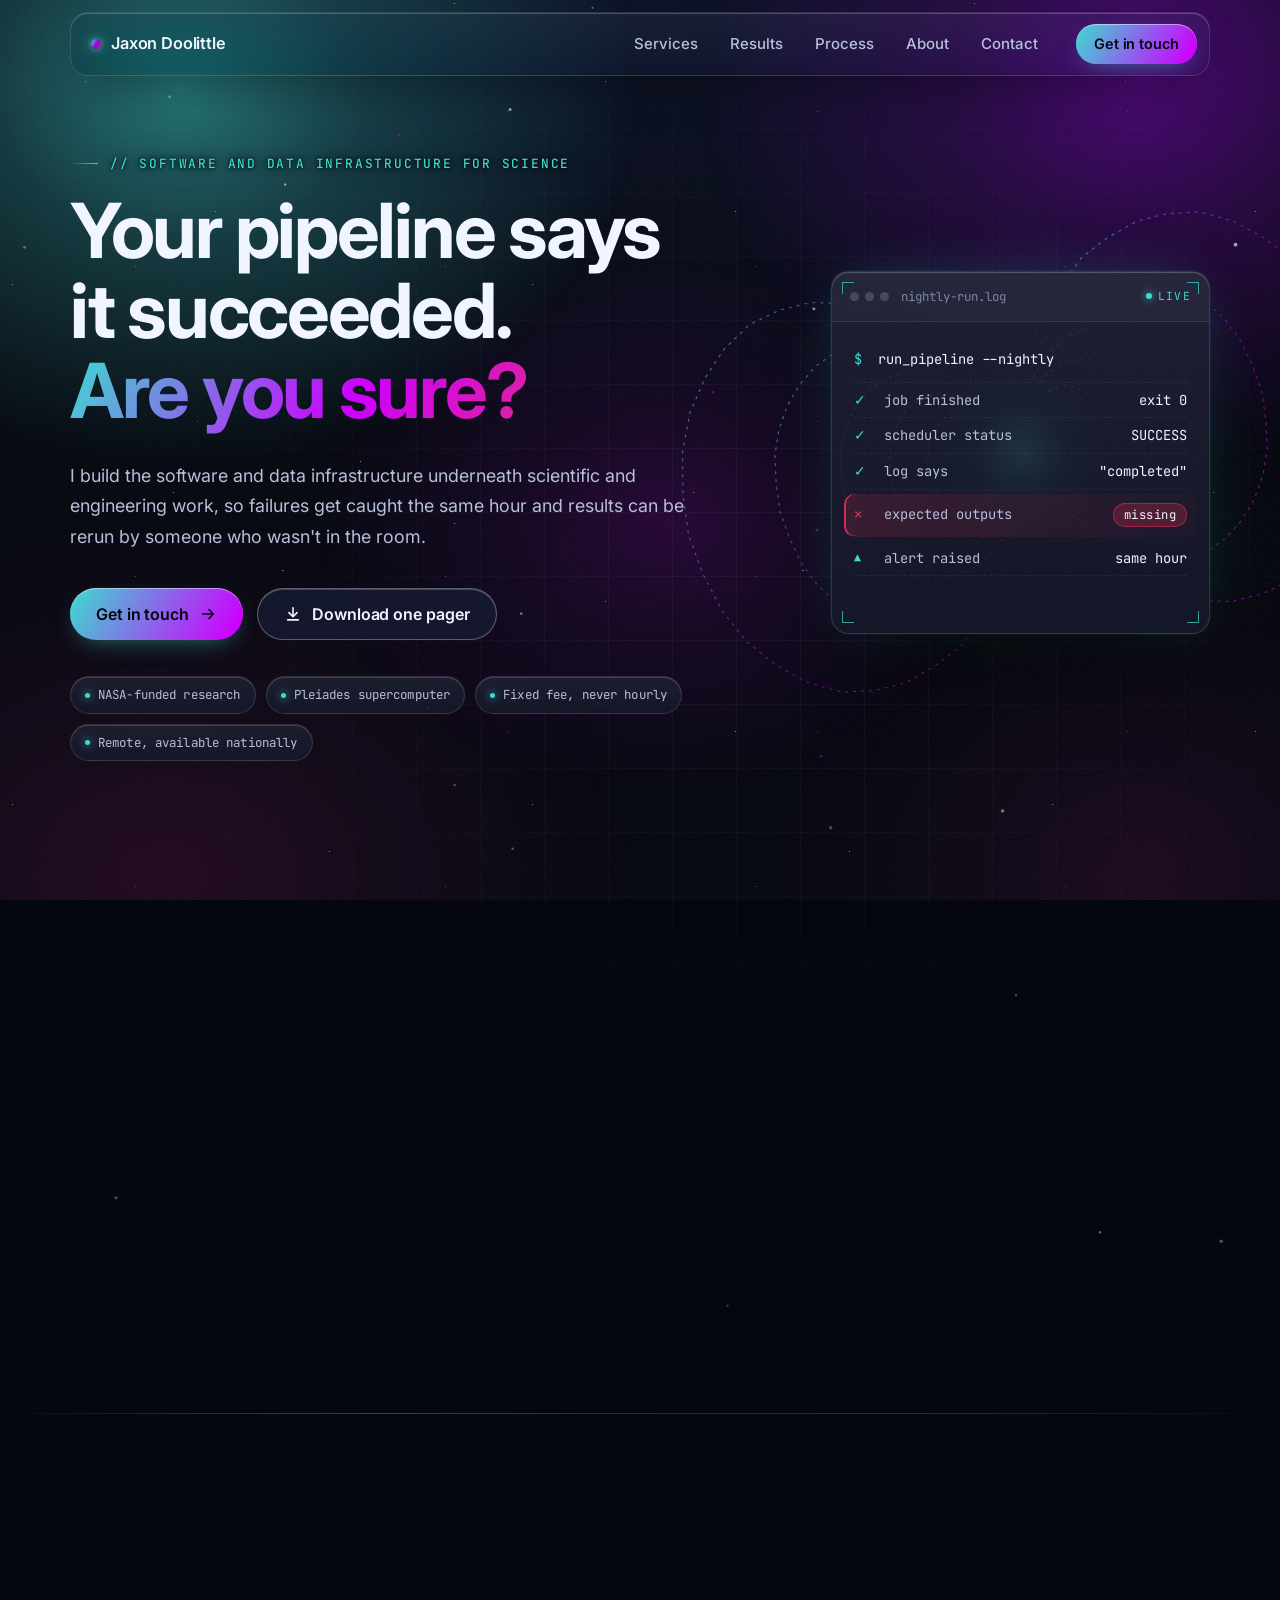
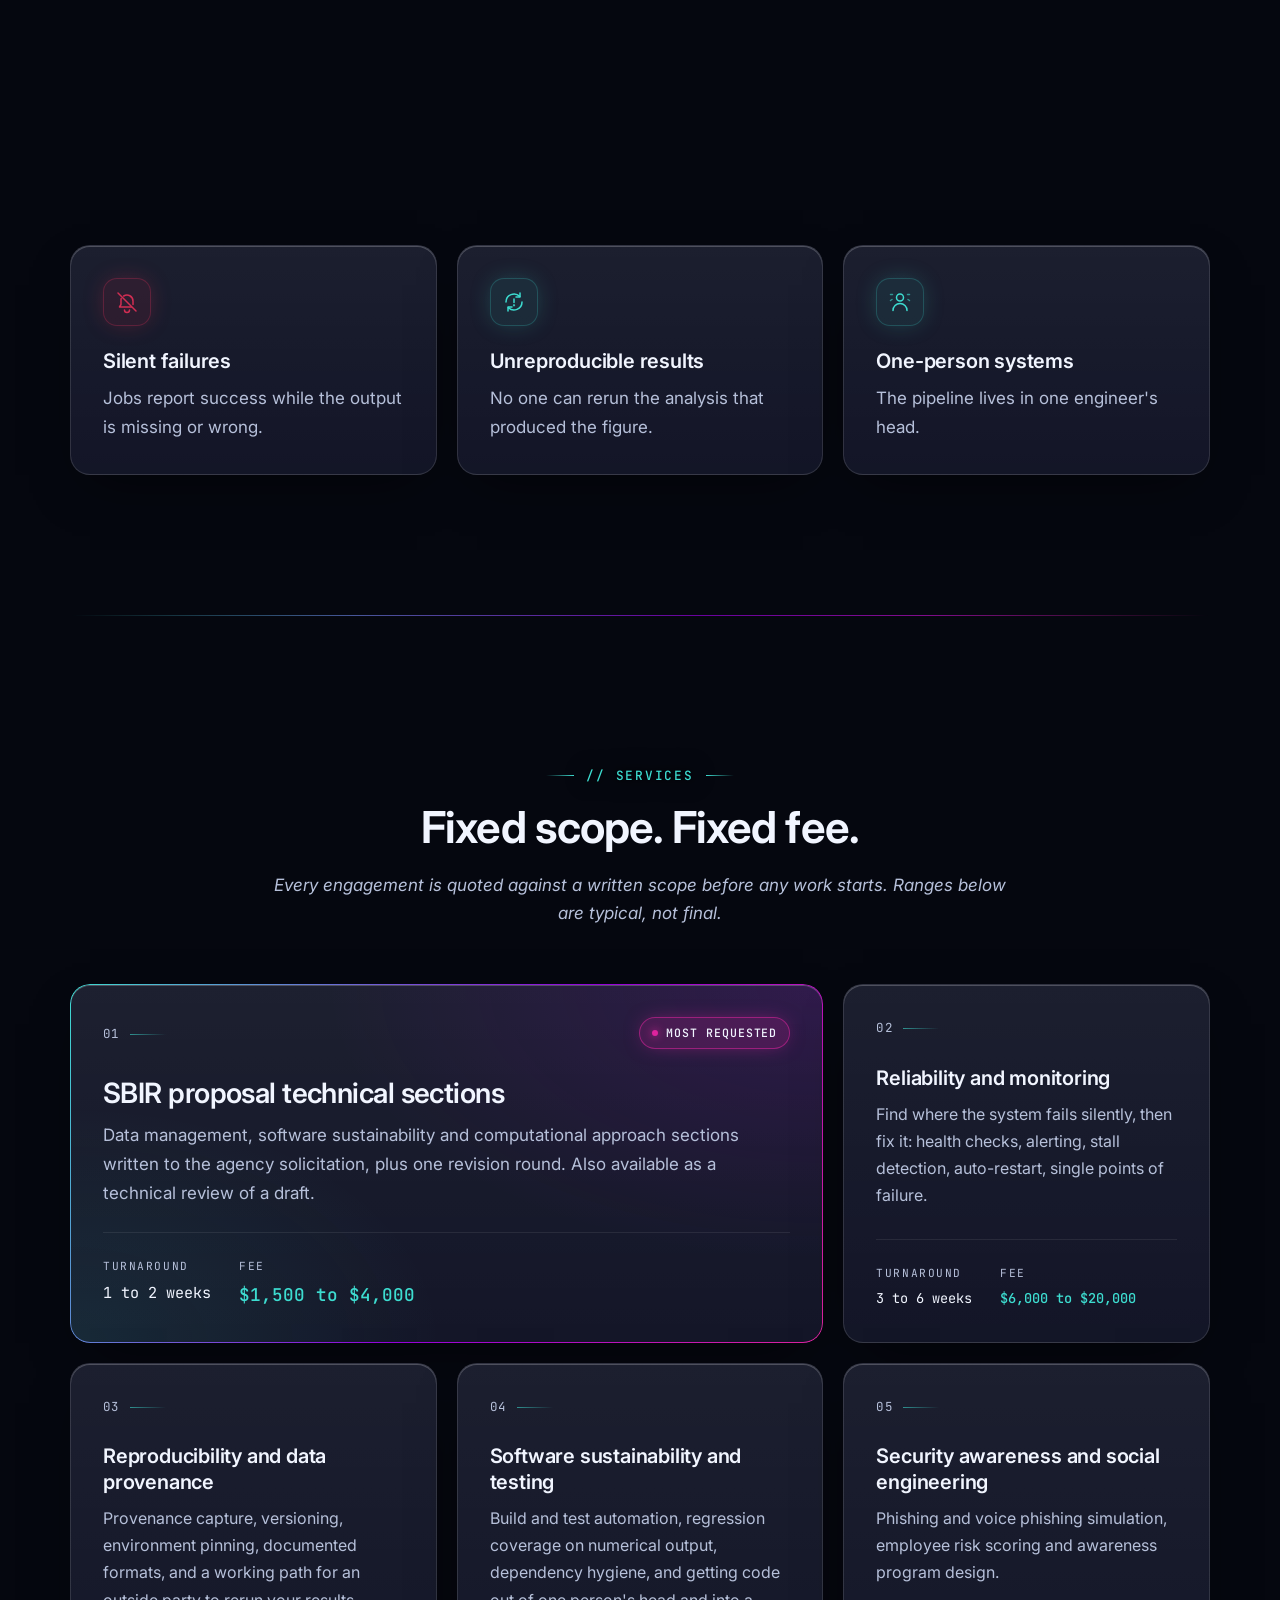
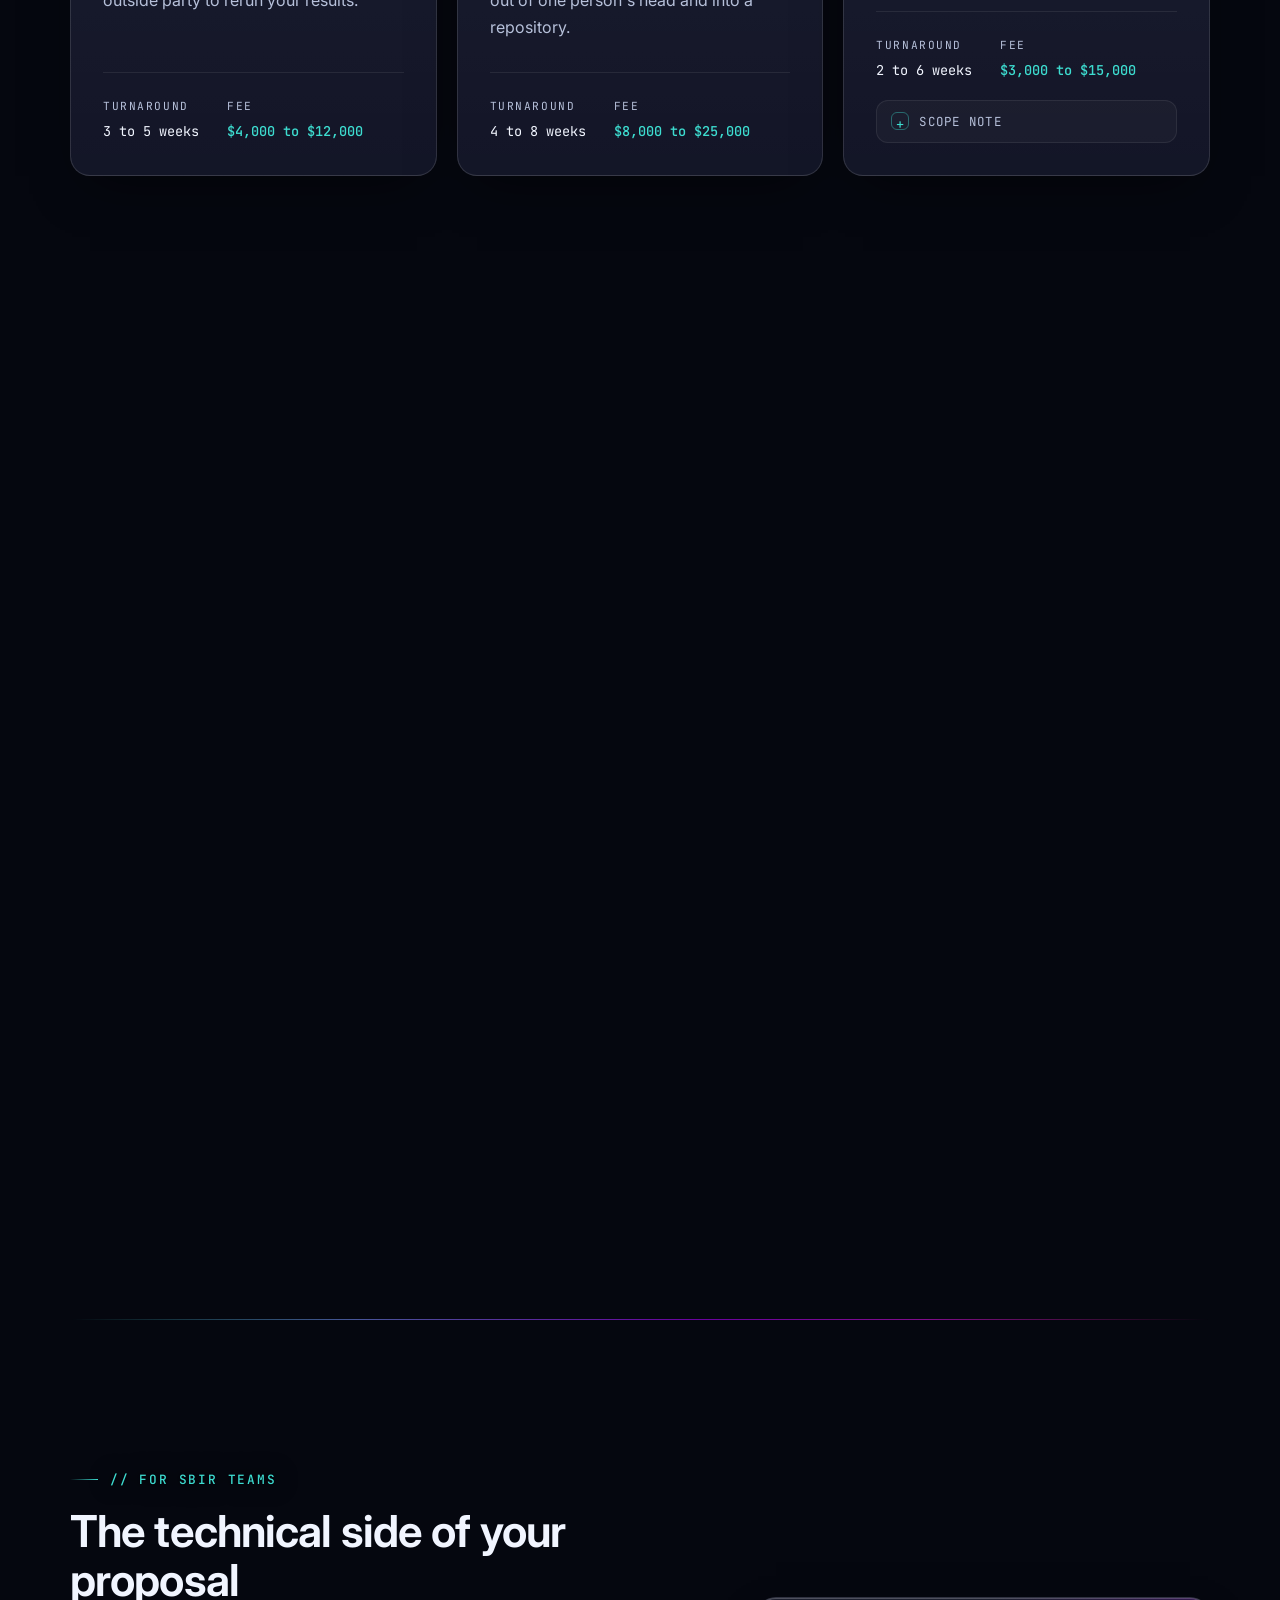
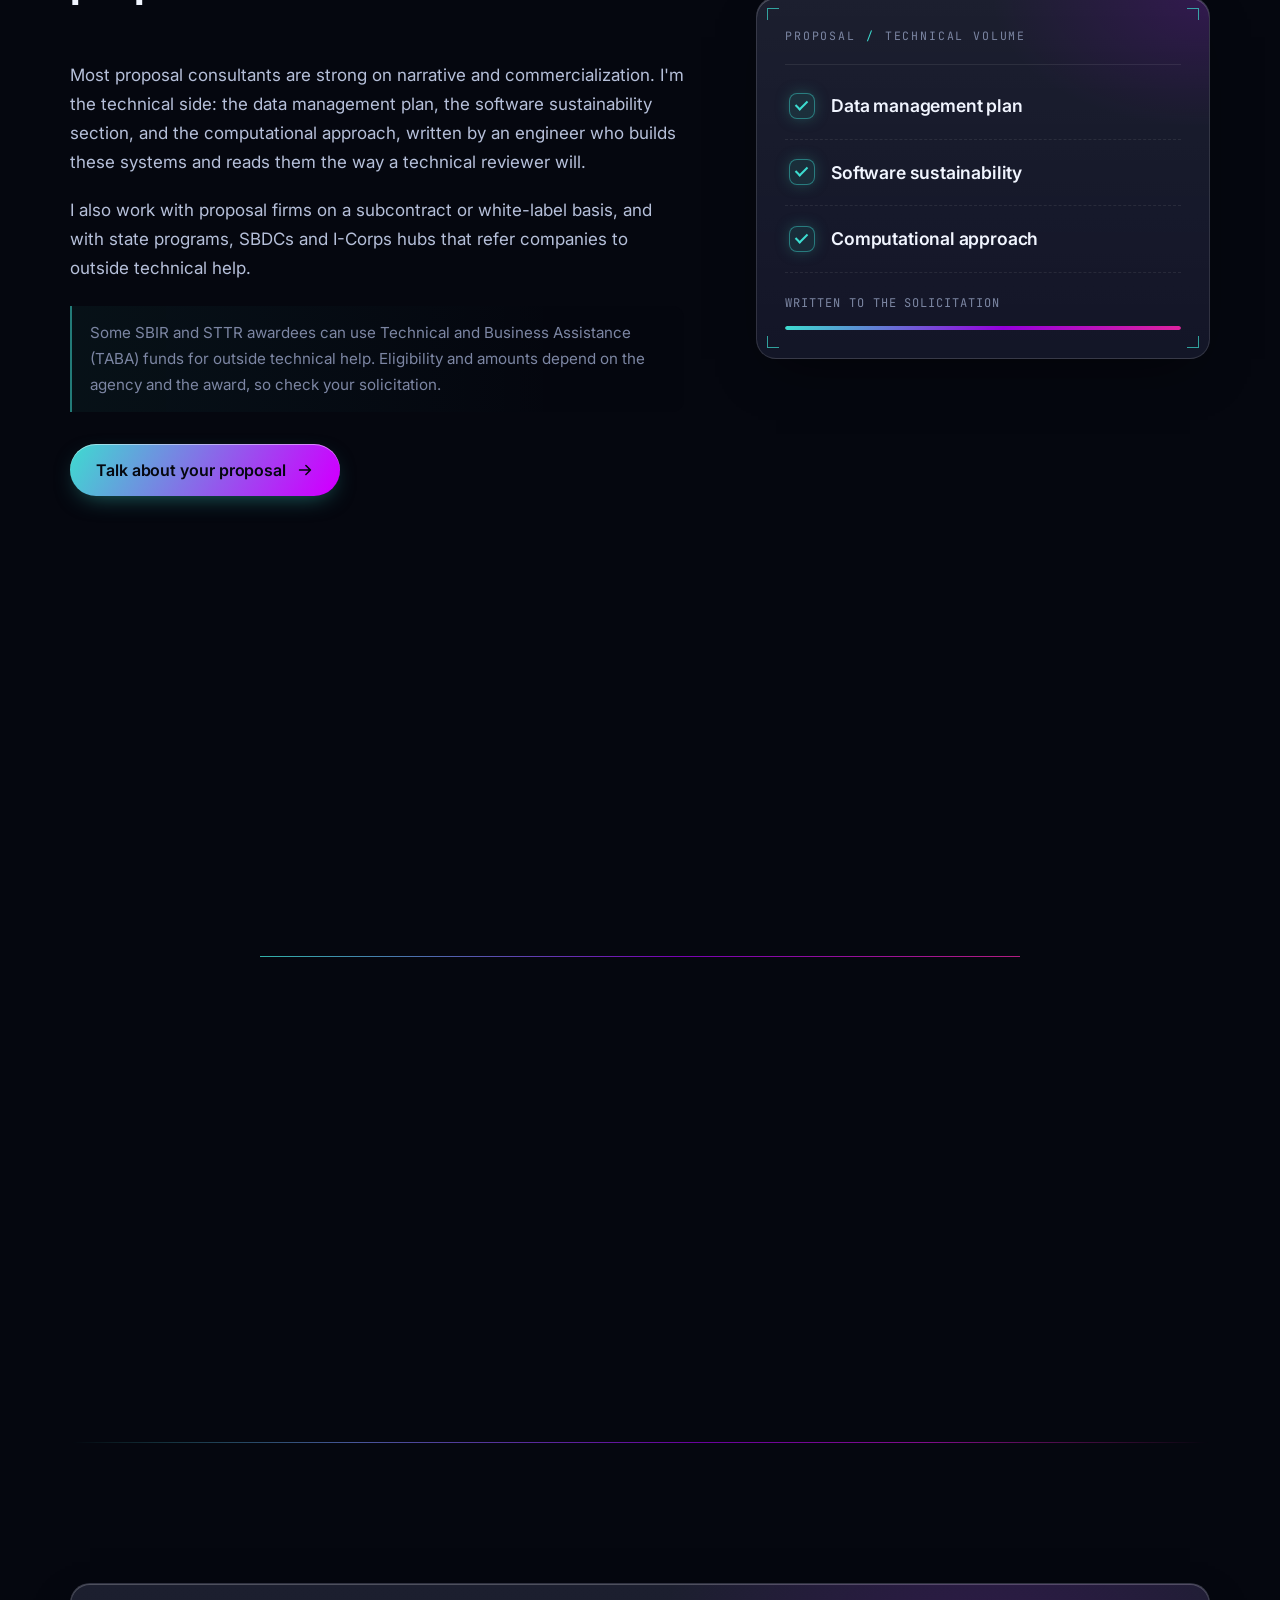
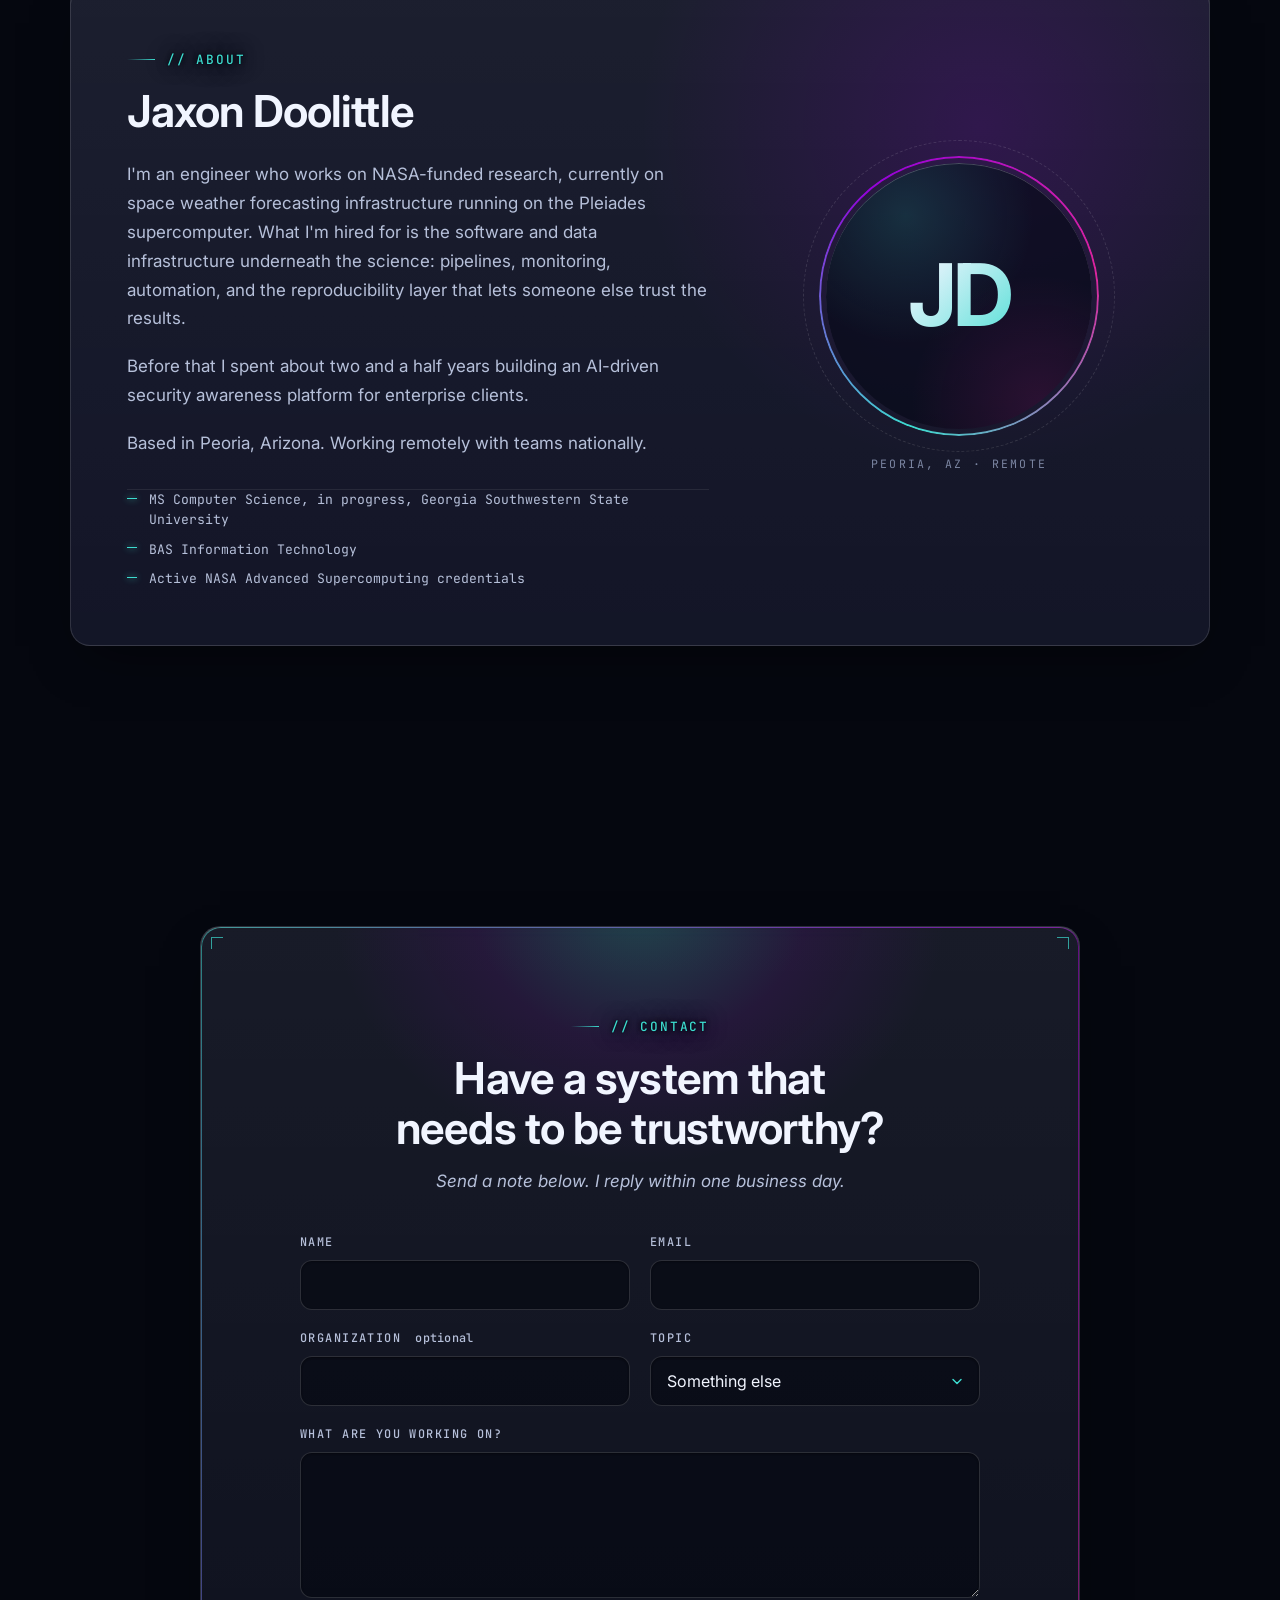
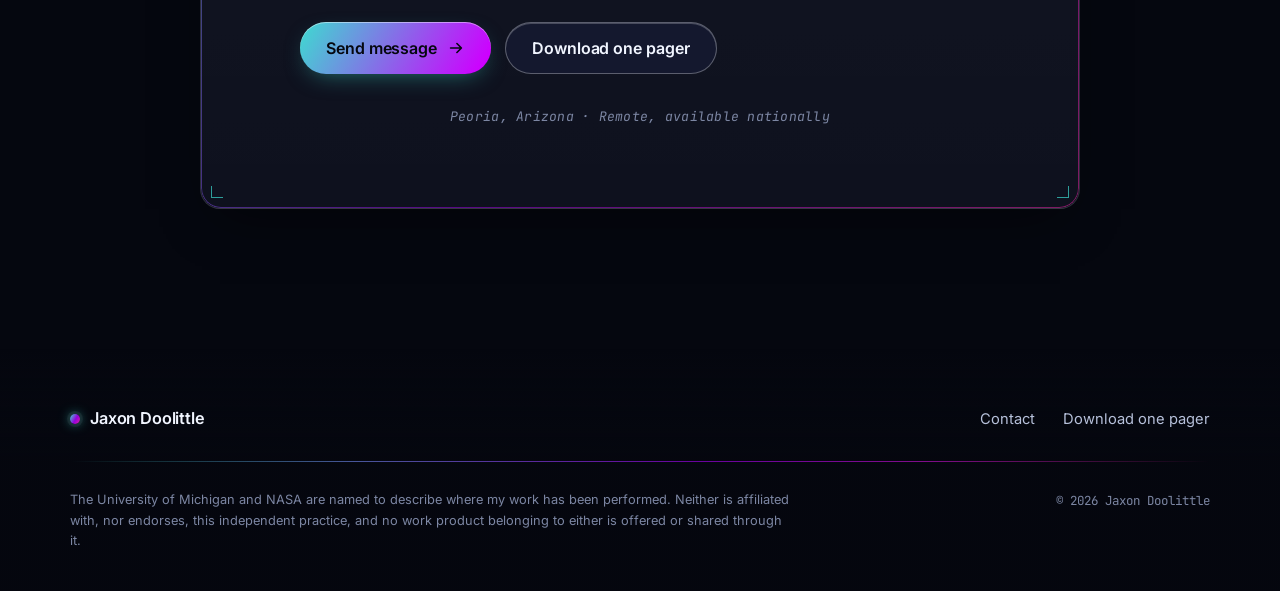
==== commit 595eb2fe: "Referral network: 7 states, remove Hawaii from the map REFERRAL_STATE_COUNT 6 -> 7 (and the no-JS fa" ====
--- a/index.html
+++ b/index.html
@@ -150,7 +150,7 @@
             <div class="referral__copy">
               <p class="eyebrow referral__eyebrow">// REFERRAL NETWORK</p>
               <!-- The number comes from REFERRAL_STATE_COUNT at the top of main.js; keep this fallback in step with it -->
-              <h2 id="referral-title" class="referral__title">Referral resource for SBIR support programs in <span class="referral__count"><span data-referral-count>6</span> <span data-referral-unit>states</span></span></h2>
+              <h2 id="referral-title" class="referral__title">Referral resource for SBIR support programs in <span class="referral__count"><span data-referral-count>7</span> <span data-referral-unit>states</span></span></h2>
               <p class="referral__note">State SBIR offices, SBDCs, and commercialization programs share my contact with companies that need technical help. Programs are not named and do not endorse any provider.</p>
             </div>
             <figure class="referral__map">
